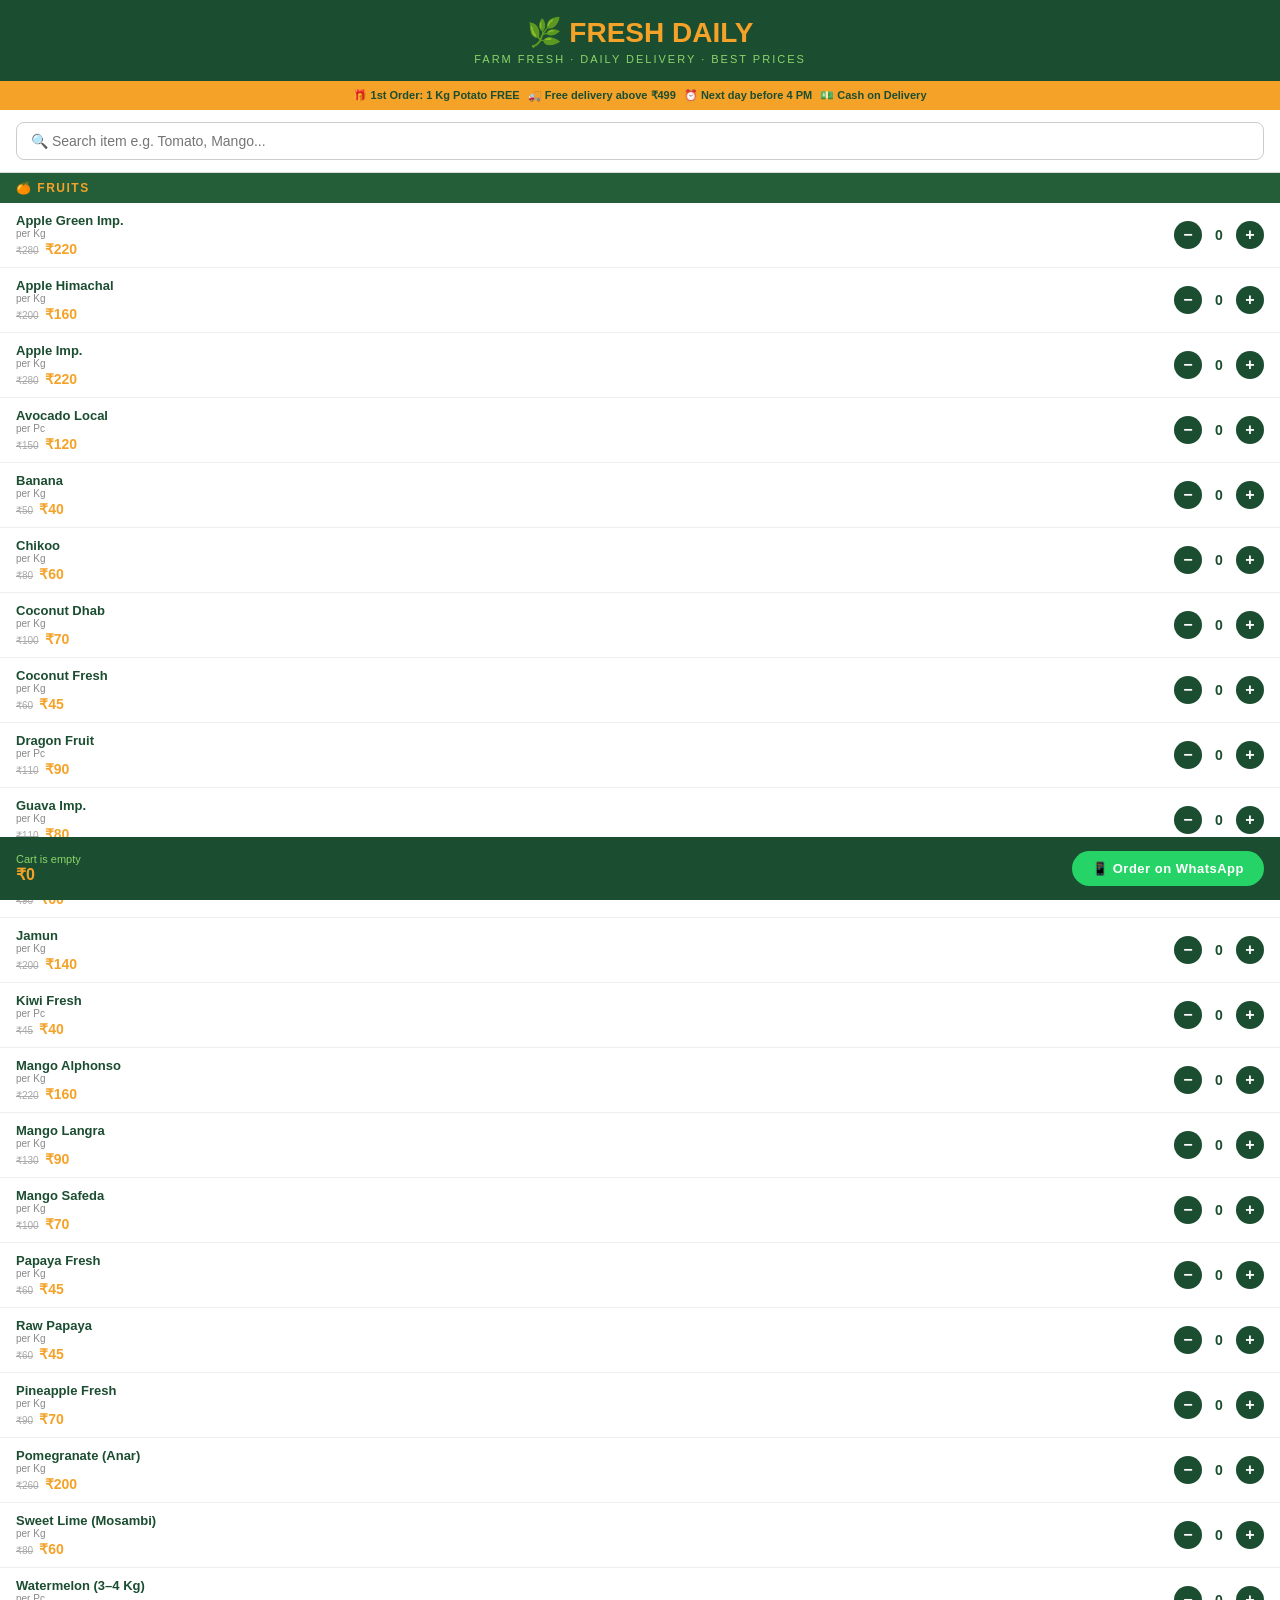
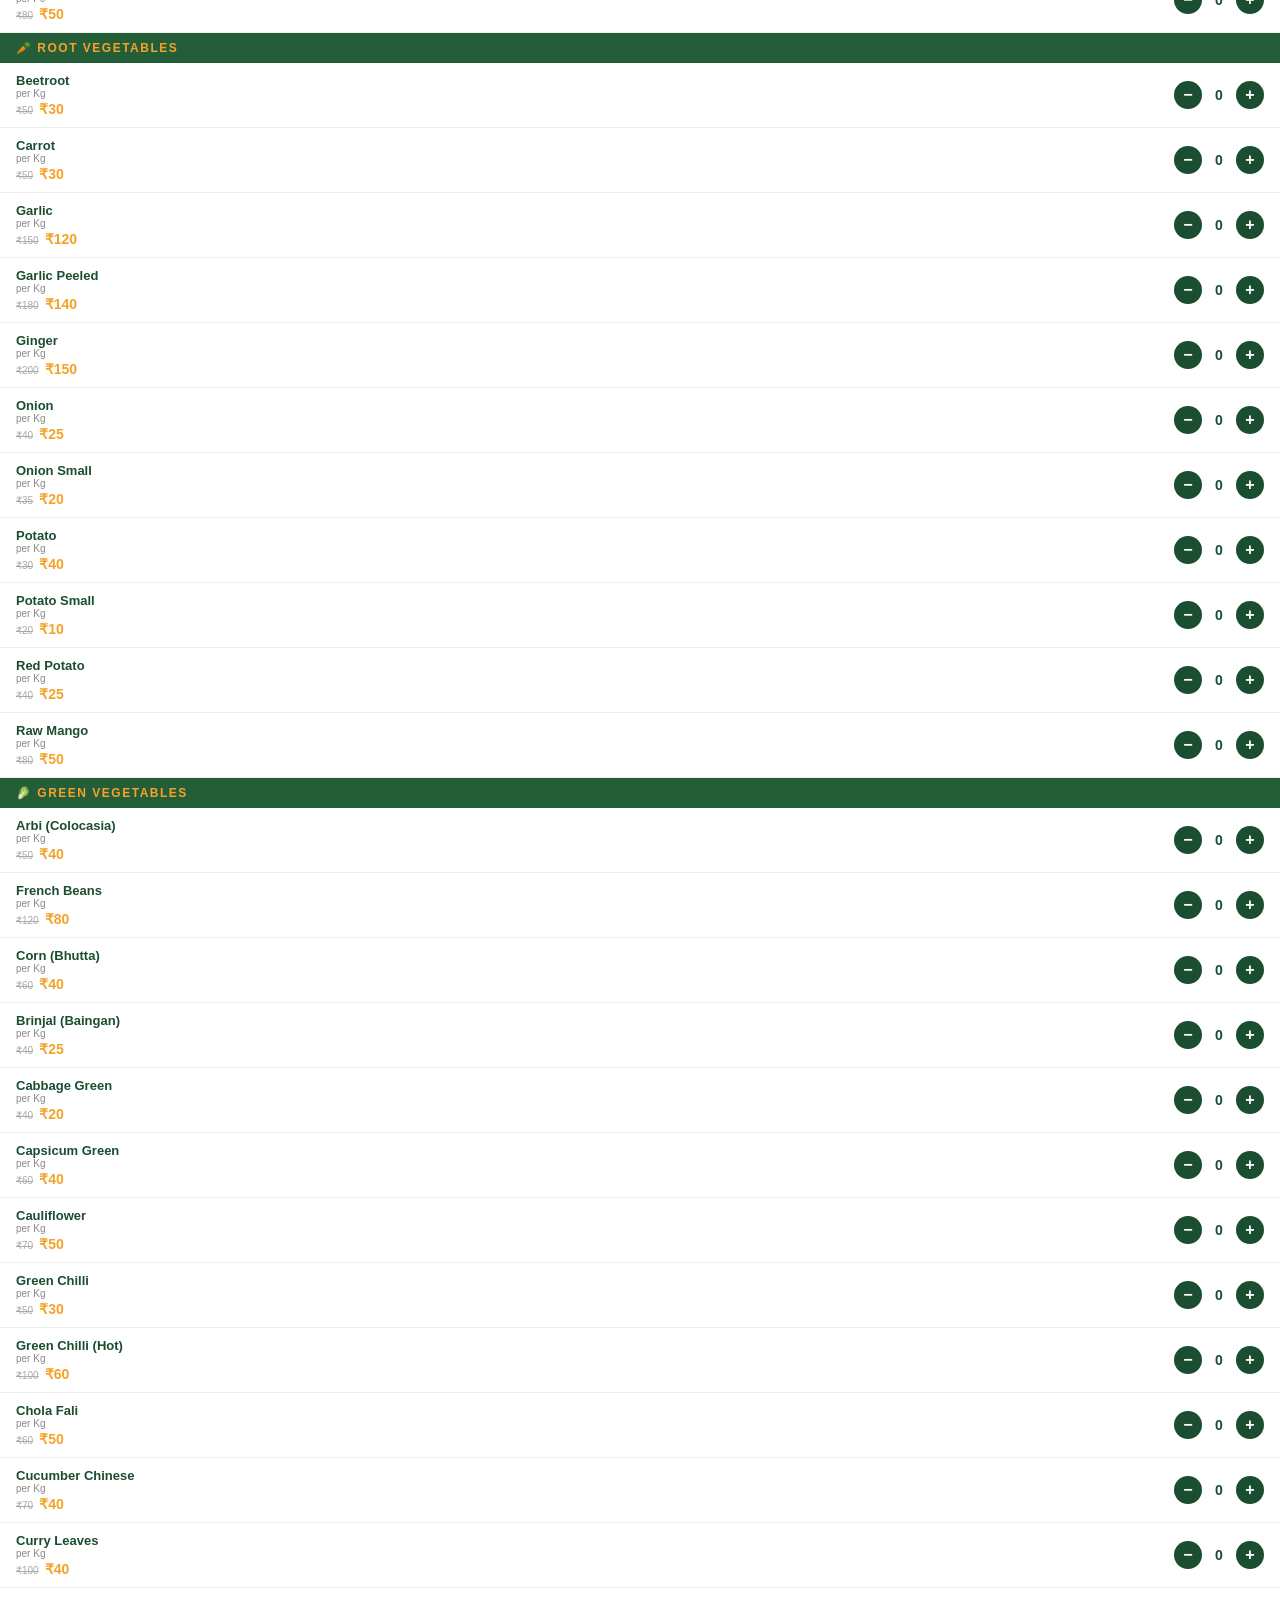
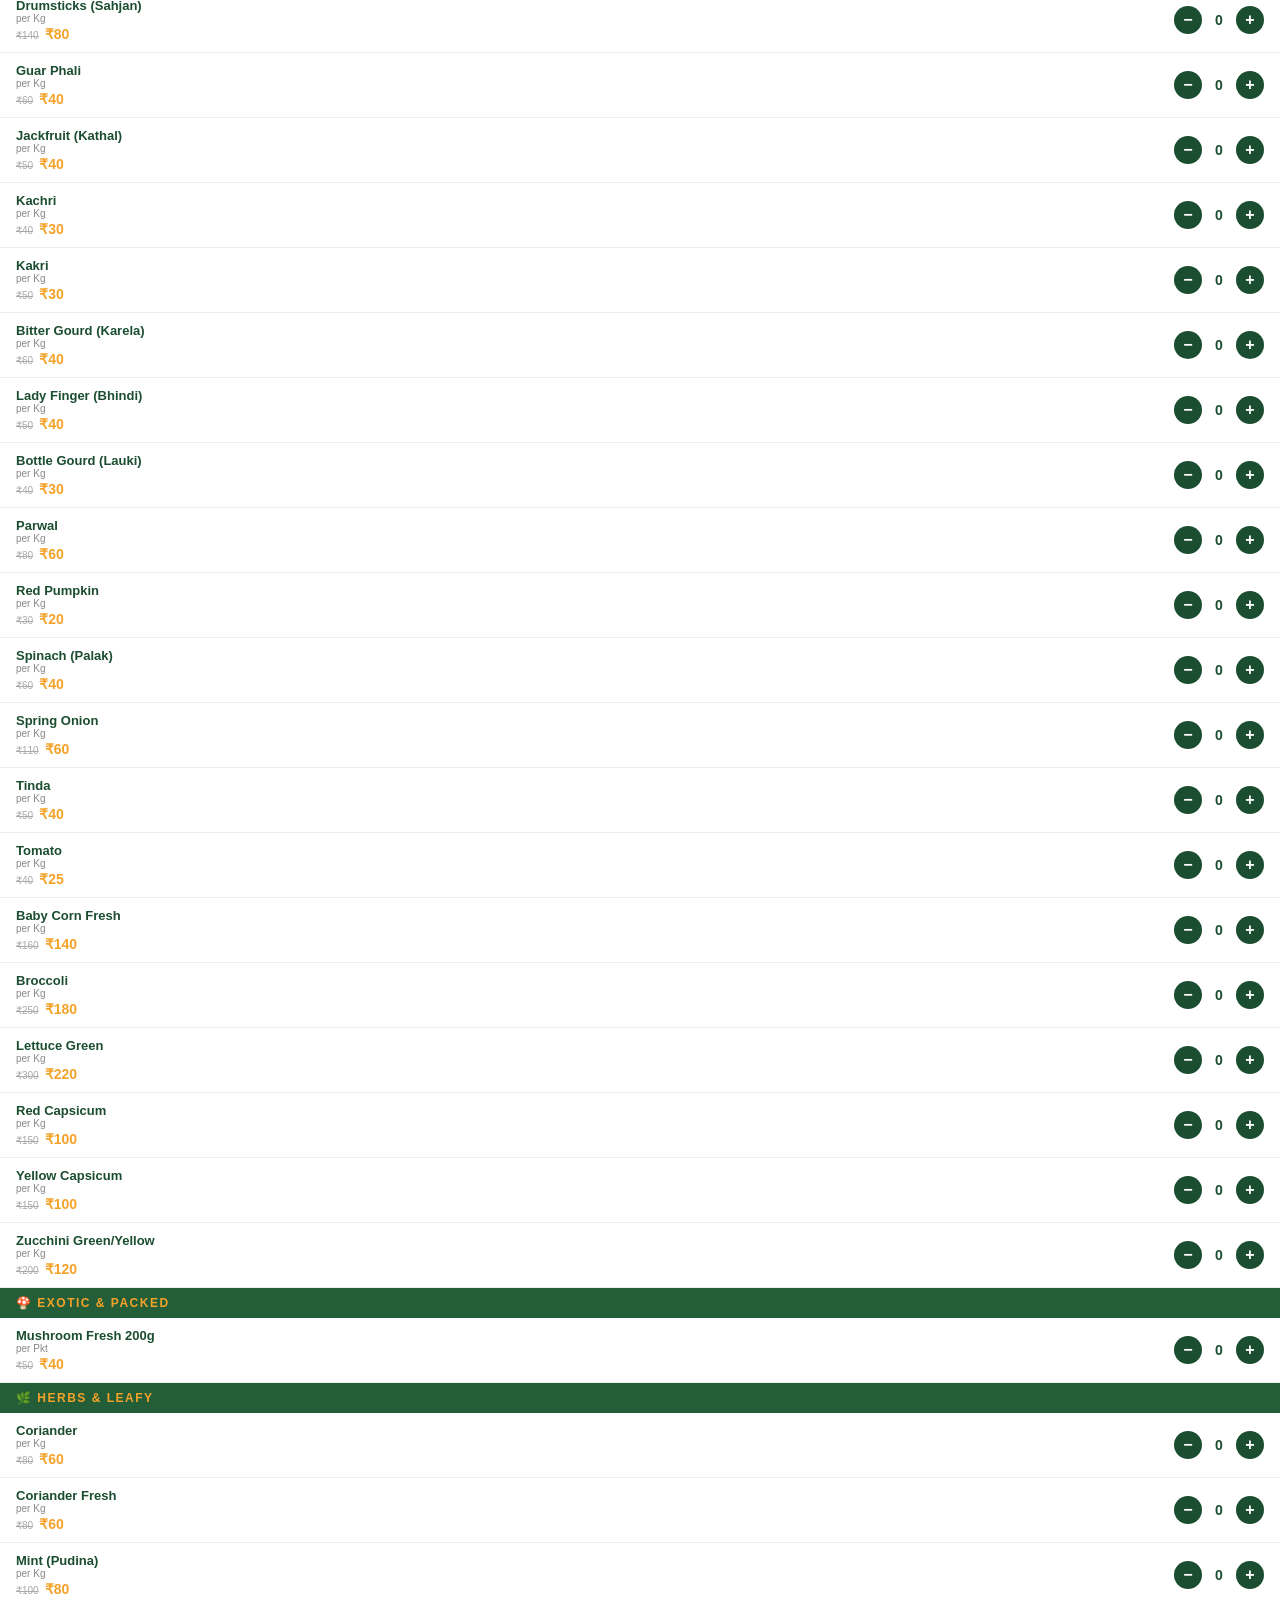
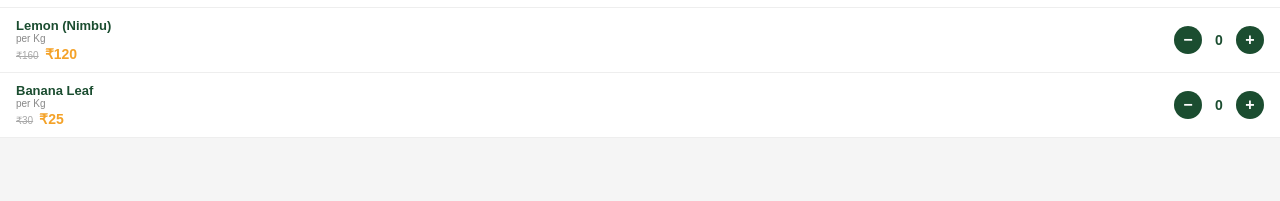
==== index.html @ c0f47199 "Add files via upload" ====
<!DOCTYPE html>
<html lang="en">
<head>
<meta charset="UTF-8">
<meta name="viewport" content="width=device-width, initial-scale=1.0">
<title>Fresh Daily — Order Now</title>
<style>
*{box-sizing:border-box;margin:0;padding:0}
body{font-family:Arial,sans-serif;background:#f5f5f5;color:#222}
.header{background:#1b4d30;padding:16px;text-align:center}
.header h1{color:#f4a228;font-size:28px;font-weight:900}
.header p{color:#8ed46a;font-size:11px;letter-spacing:2px;margin-top:4px}
.info-bar{background:#f4a228;padding:8px 16px;display:flex;flex-wrap:wrap;gap:8px;justify-content:center}
.info-bar span{font-size:11px;font-weight:700;color:#1b4d30}
.search-wrap{padding:12px 16px;background:#fff;border-bottom:1px solid #ddd}
.search-wrap input{width:100%;padding:10px 14px;border:1px solid #ccc;border-radius:8px;font-size:14px;outline:none}
.section-title{background:#245e38;color:#f4a228;font-size:12px;font-weight:800;padding:8px 16px;letter-spacing:1.5px;text-transform:uppercase}
.item-row{display:flex;align-items:center;justify-content:space-between;padding:10px 16px;border-bottom:1px solid #eee;background:#fff}
.item-row:hover{background:#f9fef9}
.item-info{flex:1}
.item-name{font-size:13px;font-weight:700;color:#1b4d30}
.item-uom{font-size:10px;color:#888}
.item-price{display:flex;align-items:baseline;gap:6px;margin-top:2px}
.mrp{font-size:10px;color:#aaa;text-decoration:line-through}
.sp{font-size:14px;font-weight:800;color:#f4a228}
.qty-ctrl{display:flex;align-items:center;gap:6px}
.qty-ctrl button{width:28px;height:28px;border-radius:50%;border:none;font-size:16px;font-weight:700;cursor:pointer;background:#1b4d30;color:#fff;line-height:1}
.qty-ctrl button:active{transform:scale(0.9)}
.qty-num{min-width:22px;text-align:center;font-size:14px;font-weight:700;color:#1b4d30}
.cart-bar{background:#1b4d30;color:#fff;padding:14px 16px;display:flex;align-items:center;justify-content:space-between;position:sticky;bottom:0;z-index:99}
.cart-info{font-size:13px}
.cart-info .ct{color:#8ed46a;font-size:11px}
.cart-info .cv{font-size:16px;font-weight:800;color:#f4a228}
.cart-btn{background:#25d366;color:#fff;border:none;padding:10px 20px;border-radius:24px;font-size:13px;font-weight:800;cursor:pointer;letter-spacing:0.5px}
.cart-btn:active{transform:scale(0.97)}
.empty-cart{color:#8ed46a;font-size:12px;text-align:center;padding:8px}
.no-results{padding:24px;text-align:center;color:#888;font-size:14px}
</style>
</head>
<body>

<div class="header">
  <h1>🌿 FRESH DAILY</h1>
  <p>FARM FRESH · DAILY DELIVERY · BEST PRICES</p>
</div>

<div class="info-bar">
  <span>🎁 1st Order: 1 Kg Potato FREE</span>
  <span>🚚 Free delivery above ₹499</span>
  <span>⏰ Next day before 4 PM</span>
  <span>💵 Cash on Delivery</span>
</div>

<div class="search-wrap">
  <input type="text" id="searchBox" placeholder="🔍 Search item e.g. Tomato, Mango..." oninput="renderItems()">
</div>

<div id="itemList"></div>

<div class="cart-bar">
  <div class="cart-info">
    <div class="ct" id="cartCount">Cart is empty</div>
    <div class="cv" id="cartTotal">₹0</div>
  </div>
  <button class="cart-btn" onclick="sendWhatsApp()">📱 Order on WhatsApp</button>
</div>

<script>
const WA_NUMBER = "918000344554";

const items = [
  {cat:"🍊 Fruits",name:"Apple Green Imp.",uom:"Kg",mrp:280,sp:220},
  {cat:"🍊 Fruits",name:"Apple Himachal",uom:"Kg",mrp:200,sp:160},
  {cat:"🍊 Fruits",name:"Apple Imp.",uom:"Kg",mrp:280,sp:220},
  {cat:"🍊 Fruits",name:"Avocado Local",uom:"Pc",mrp:150,sp:120},
  {cat:"🍊 Fruits",name:"Banana",uom:"Kg",mrp:50,sp:40},
  {cat:"🍊 Fruits",name:"Chikoo",uom:"Kg",mrp:80,sp:60},
  {cat:"🍊 Fruits",name:"Coconut Dhab",uom:"Kg",mrp:100,sp:70},
  {cat:"🍊 Fruits",name:"Coconut Fresh",uom:"Kg",mrp:60,sp:45},
  {cat:"🍊 Fruits",name:"Dragon Fruit",uom:"Pc",mrp:110,sp:90},
  {cat:"🍊 Fruits",name:"Guava Imp.",uom:"Kg",mrp:110,sp:80},
  {cat:"🍊 Fruits",name:"Guava (Desi)",uom:"Kg",mrp:90,sp:60},
  {cat:"🍊 Fruits",name:"Jamun",uom:"Kg",mrp:200,sp:140},
  {cat:"🍊 Fruits",name:"Kiwi Fresh",uom:"Pc",mrp:45,sp:40},
  {cat:"🍊 Fruits",name:"Mango Alphonso",uom:"Kg",mrp:220,sp:160},
  {cat:"🍊 Fruits",name:"Mango Langra",uom:"Kg",mrp:130,sp:90},
  {cat:"🍊 Fruits",name:"Mango Safeda",uom:"Kg",mrp:100,sp:70},
  {cat:"🍊 Fruits",name:"Papaya Fresh",uom:"Kg",mrp:60,sp:45},
  {cat:"🍊 Fruits",name:"Raw Papaya",uom:"Kg",mrp:60,sp:45},
  {cat:"🍊 Fruits",name:"Pineapple Fresh",uom:"Kg",mrp:90,sp:70},
  {cat:"🍊 Fruits",name:"Pomegranate (Anar)",uom:"Kg",mrp:260,sp:200},
  {cat:"🍊 Fruits",name:"Sweet Lime (Mosambi)",uom:"Kg",mrp:80,sp:60},
  {cat:"🍊 Fruits",name:"Watermelon (3–4 Kg)",uom:"Pc",mrp:80,sp:50},
  {cat:"🥕 Root Vegetables",name:"Beetroot",uom:"Kg",mrp:50,sp:30},
  {cat:"🥕 Root Vegetables",name:"Carrot",uom:"Kg",mrp:50,sp:30},
  {cat:"🥕 Root Vegetables",name:"Garlic",uom:"Kg",mrp:150,sp:120},
  {cat:"🥕 Root Vegetables",name:"Garlic Peeled",uom:"Kg",mrp:180,sp:140},
  {cat:"🥕 Root Vegetables",name:"Ginger",uom:"Kg",mrp:200,sp:150},
  {cat:"🥕 Root Vegetables",name:"Onion",uom:"Kg",mrp:40,sp:25},
  {cat:"🥕 Root Vegetables",name:"Onion Small",uom:"Kg",mrp:35,sp:20},
  {cat:"🥕 Root Vegetables",name:"Potato",uom:"Kg",mrp:30,sp:40},
  {cat:"🥕 Root Vegetables",name:"Potato Small",uom:"Kg",mrp:20,sp:10},
  {cat:"🥕 Root Vegetables",name:"Red Potato",uom:"Kg",mrp:40,sp:25},
  {cat:"🥕 Root Vegetables",name:"Raw Mango",uom:"Kg",mrp:80,sp:50},
  {cat:"🥬 Green Vegetables",name:"Arbi (Colocasia)",uom:"Kg",mrp:50,sp:40},
  {cat:"🥬 Green Vegetables",name:"French Beans",uom:"Kg",mrp:120,sp:80},
  {cat:"🥬 Green Vegetables",name:"Corn (Bhutta)",uom:"Kg",mrp:60,sp:40},
  {cat:"🥬 Green Vegetables",name:"Brinjal (Baingan)",uom:"Kg",mrp:40,sp:25},
  {cat:"🥬 Green Vegetables",name:"Cabbage Green",uom:"Kg",mrp:40,sp:20},
  {cat:"🥬 Green Vegetables",name:"Capsicum Green",uom:"Kg",mrp:60,sp:40},
  {cat:"🥬 Green Vegetables",name:"Cauliflower",uom:"Kg",mrp:70,sp:50},
  {cat:"🥬 Green Vegetables",name:"Green Chilli",uom:"Kg",mrp:50,sp:30},
  {cat:"🥬 Green Vegetables",name:"Green Chilli (Hot)",uom:"Kg",mrp:100,sp:60},
  {cat:"🥬 Green Vegetables",name:"Chola Fali",uom:"Kg",mrp:60,sp:50},
  {cat:"🥬 Green Vegetables",name:"Cucumber Chinese",uom:"Kg",mrp:70,sp:40},
  {cat:"🥬 Green Vegetables",name:"Curry Leaves",uom:"Kg",mrp:100,sp:40},
  {cat:"🥬 Green Vegetables",name:"Drumsticks (Sahjan)",uom:"Kg",mrp:140,sp:80},
  {cat:"🥬 Green Vegetables",name:"Guar Phali",uom:"Kg",mrp:60,sp:40},
  {cat:"🥬 Green Vegetables",name:"Jackfruit (Kathal)",uom:"Kg",mrp:50,sp:40},
  {cat:"🥬 Green Vegetables",name:"Kachri",uom:"Kg",mrp:40,sp:30},
  {cat:"🥬 Green Vegetables",name:"Kakri",uom:"Kg",mrp:50,sp:30},
  {cat:"🥬 Green Vegetables",name:"Bitter Gourd (Karela)",uom:"Kg",mrp:60,sp:40},
  {cat:"🥬 Green Vegetables",name:"Lady Finger (Bhindi)",uom:"Kg",mrp:50,sp:40},
  {cat:"🥬 Green Vegetables",name:"Bottle Gourd (Lauki)",uom:"Kg",mrp:40,sp:30},
  {cat:"🥬 Green Vegetables",name:"Parwal",uom:"Kg",mrp:80,sp:60},
  {cat:"🥬 Green Vegetables",name:"Red Pumpkin",uom:"Kg",mrp:30,sp:20},
  {cat:"🥬 Green Vegetables",name:"Spinach (Palak)",uom:"Kg",mrp:60,sp:40},
  {cat:"🥬 Green Vegetables",name:"Spring Onion",uom:"Kg",mrp:110,sp:60},
  {cat:"🥬 Green Vegetables",name:"Tinda",uom:"Kg",mrp:50,sp:40},
  {cat:"🥬 Green Vegetables",name:"Tomato",uom:"Kg",mrp:40,sp:25},
  {cat:"🥬 Green Vegetables",name:"Baby Corn Fresh",uom:"Kg",mrp:160,sp:140},
  {cat:"🥬 Green Vegetables",name:"Broccoli",uom:"Kg",mrp:250,sp:180},
  {cat:"🥬 Green Vegetables",name:"Lettuce Green",uom:"Kg",mrp:300,sp:220},
  {cat:"🥬 Green Vegetables",name:"Red Capsicum",uom:"Kg",mrp:150,sp:100},
  {cat:"🥬 Green Vegetables",name:"Yellow Capsicum",uom:"Kg",mrp:150,sp:100},
  {cat:"🥬 Green Vegetables",name:"Zucchini Green/Yellow",uom:"Kg",mrp:200,sp:120},
  {cat:"🍄 Exotic & Packed",name:"Mushroom Fresh 200g",uom:"Pkt",mrp:50,sp:40},
  {cat:"🌿 Herbs & Leafy",name:"Coriander",uom:"Kg",mrp:80,sp:60},
  {cat:"🌿 Herbs & Leafy",name:"Coriander Fresh",uom:"Kg",mrp:80,sp:60},
  {cat:"🌿 Herbs & Leafy",name:"Mint (Pudina)",uom:"Kg",mrp:100,sp:80},
  {cat:"🌿 Herbs & Leafy",name:"Lemon (Nimbu)",uom:"Kg",mrp:160,sp:120},
  {cat:"🌿 Herbs & Leafy",name:"Banana Leaf",uom:"Kg",mrp:30,sp:25},
];

let cart = {};

function changeQty(idx, delta) {
  cart[idx] = Math.max(0, (cart[idx] || 0) + delta);
  if (cart[idx] === 0) delete cart[idx];
  updateCart();
  renderItems();
}

function updateCart() {
  let count = 0, total = 0;
  for (let k in cart) { count += cart[k]; total += cart[k] * items[k].sp; }
  document.getElementById('cartCount').textContent = count > 0 ? count + ' item(s) in cart' : 'Cart is empty';
  document.getElementById('cartTotal').textContent = '₹' + total;
}

function renderItems() {
  const q = document.getElementById('searchBox').value.toLowerCase();
  const filtered = items.map((it,i)=>({...it,idx:i})).filter(it=>it.name.toLowerCase().includes(q));
  let html = '', lastCat = '';
  if (!filtered.length) { document.getElementById('itemList').innerHTML = '<div class="no-results">No items found 🥲</div>'; return; }
  filtered.forEach(it => {
    if (it.cat !== lastCat) { html += `<div class="section-title">${it.cat}</div>`; lastCat = it.cat; }
    const qty = cart[it.idx] || 0;
    html += `<div class="item-row">
      <div class="item-info">
        <div class="item-name">${it.name}</div>
        <div class="item-uom">per ${it.uom}</div>
        <div class="item-price"><span class="mrp">₹${it.mrp}</span><span class="sp">₹${it.sp}</span></div>
      </div>
      <div class="qty-ctrl">
        <button onclick="changeQty(${it.idx},-1)">−</button>
        <div class="qty-num">${qty}</div>
        <button onclick="changeQty(${it.idx},1)">+</button>
      </div>
    </div>`;
  });
  document.getElementById('itemList').innerHTML = html;
}

function sendWhatsApp() {
  const cartItems = Object.keys(cart);
  if (!cartItems.length) { alert('Please add at least one item to your cart!'); return; }
  let total = 0;
  let msg = "Hello! I want to place an order from *Fresh Daily* 🌿\n\n*My Order:*\n";
  cartItems.forEach(k => {
    const it = items[k];
    const amt = cart[k] * it.sp;
    total += amt;
    msg += `• ${it.name} — ${cart[k]} ${it.uom} × ₹${it.sp} = ₹${amt}\n`;
  });
  const delivery = total >= 499 ? 0 : 69;
  msg += `\n*Order Total: ₹${total}*`;
  msg += `\n*Delivery Charge: ₹${delivery}*`;
  msg += `\n*Grand Total: ₹${total + delivery}*`;
  msg += `\n\n📦 Please deliver next day before 4 PM.\n💵 Payment: Cash on Delivery.`;
  const url = `https://wa.me/${WA_NUMBER}?text=${encodeURIComponent(msg)}`;
  window.open(url, '_blank');
}

renderItems();
</script>
</body>
</html>
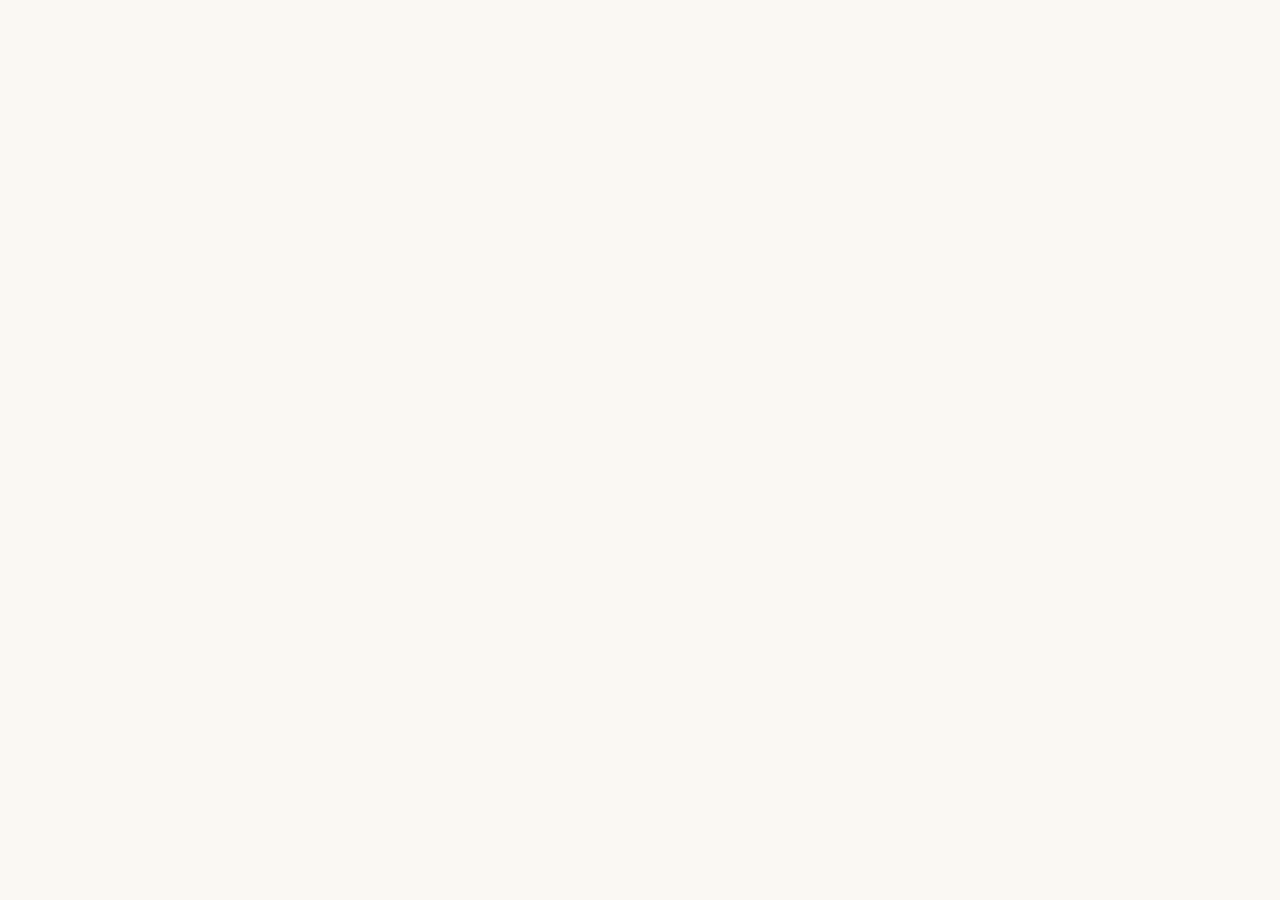
==== commit 65df8fe6: "Update index.html" ====
--- a/index.html
+++ b/index.html
@@ -3,206 +3,1026 @@
 <head>
 <meta charset="UTF-8">
 <meta name="viewport" content="width=device-width, initial-scale=1.0">
-<title>Fresh Daily — Order Now</title>
+<title>Fresh Daily — Farm to Doorstep</title>
+<link href="https://fonts.googleapis.com/css2?family=Playfair+Display:wght@700;900&family=DM+Sans:wght@300;400;500;600;700&display=swap" rel="stylesheet">
 <style>
-*{box-sizing:border-box;margin:0;padding:0}
-body{font-family:Arial,sans-serif;background:#f5f5f5;color:#222}
-.header{background:#1b4d30;padding:16px;text-align:center}
-.header h1{color:#f4a228;font-size:28px;font-weight:900}
-.header p{color:#8ed46a;font-size:11px;letter-spacing:2px;margin-top:4px}
-.info-bar{background:#f4a228;padding:8px 16px;display:flex;flex-wrap:wrap;gap:8px;justify-content:center}
-.info-bar span{font-size:11px;font-weight:700;color:#1b4d30}
-.search-wrap{padding:12px 16px;background:#fff;border-bottom:1px solid #ddd}
-.search-wrap input{width:100%;padding:10px 14px;border:1px solid #ccc;border-radius:8px;font-size:14px;outline:none}
-.section-title{background:#245e38;color:#f4a228;font-size:12px;font-weight:800;padding:8px 16px;letter-spacing:1.5px;text-transform:uppercase}
-.item-row{display:flex;align-items:center;justify-content:space-between;padding:10px 16px;border-bottom:1px solid #eee;background:#fff}
-.item-row:hover{background:#f9fef9}
-.item-info{flex:1}
-.item-name{font-size:13px;font-weight:700;color:#1b4d30}
-.item-uom{font-size:10px;color:#888}
-.item-price{display:flex;align-items:baseline;gap:6px;margin-top:2px}
-.mrp{font-size:10px;color:#aaa;text-decoration:line-through}
-.sp{font-size:14px;font-weight:800;color:#f4a228}
-.qty-ctrl{display:flex;align-items:center;gap:6px}
-.qty-ctrl button{width:28px;height:28px;border-radius:50%;border:none;font-size:16px;font-weight:700;cursor:pointer;background:#1b4d30;color:#fff;line-height:1}
-.qty-ctrl button:active{transform:scale(0.9)}
-.qty-num{min-width:22px;text-align:center;font-size:14px;font-weight:700;color:#1b4d30}
-.cart-bar{background:#1b4d30;color:#fff;padding:14px 16px;display:flex;align-items:center;justify-content:space-between;position:sticky;bottom:0;z-index:99}
-.cart-info{font-size:13px}
-.cart-info .ct{color:#8ed46a;font-size:11px}
-.cart-info .cv{font-size:16px;font-weight:800;color:#f4a228}
-.cart-btn{background:#25d366;color:#fff;border:none;padding:10px 20px;border-radius:24px;font-size:13px;font-weight:800;cursor:pointer;letter-spacing:0.5px}
-.cart-btn:active{transform:scale(0.97)}
-.empty-cart{color:#8ed46a;font-size:12px;text-align:center;padding:8px}
-.no-results{padding:24px;text-align:center;color:#888;font-size:14px}
-</style>
-</head>
-<body>
-
-<div class="header">
-  <h1>🌿 FRESH DAILY</h1>
-  <p>FARM FRESH · DAILY DELIVERY · BEST PRICES</p>
-</div>
-
-<div class="info-bar">
-  <span>🎁 1st Order: 1 Kg Potato FREE</span>
-  <span>🚚 Free delivery above ₹499</span>
-  <span>⏰ Next day before 4 PM</span>
-  <span>💵 Cash on Delivery</span>
-</div>
-
-<div class="search-wrap">
-  <input type="text" id="searchBox" placeholder="🔍 Search item e.g. Tomato, Mango..." oninput="renderItems()">
-</div>
-
-<div id="itemList"></div>
-
-<div class="cart-bar">
-  <div class="cart-info">
-    <div class="ct" id="cartCount">Cart is empty</div>
-    <div class="cv" id="cartTotal">₹0</div>
-  </div>
-  <button class="cart-btn" onclick="sendWhatsApp()">📱 Order on WhatsApp</button>
-</div>
-
-<script>
-const WA_NUMBER = "918000344554";
-
-const items = [
-  {cat:"🍊 Fruits",name:"Apple Green Imp.",uom:"Kg",mrp:280,sp:220},
-  {cat:"🍊 Fruits",name:"Apple Himachal",uom:"Kg",mrp:200,sp:160},
-  {cat:"🍊 Fruits",name:"Apple Imp.",uom:"Kg",mrp:280,sp:220},
-  {cat:"🍊 Fruits",name:"Avocado Local",uom:"Pc",mrp:150,sp:120},
-  {cat:"🍊 Fruits",name:"Banana",uom:"Kg",mrp:50,sp:40},
-  {cat:"🍊 Fruits",name:"Chikoo",uom:"Kg",mrp:80,sp:60},
-  {cat:"🍊 Fruits",name:"Coconut Dhab",uom:"Kg",mrp:100,sp:70},
-  {cat:"🍊 Fruits",name:"Coconut Fresh",uom:"Kg",mrp:60,sp:45},
-  {cat:"🍊 Fruits",name:"Dragon Fruit",uom:"Pc",mrp:110,sp:90},
-  {cat:"🍊 Fruits",name:"Guava Imp.",uom:"Kg",mrp:110,sp:80},
-  {cat:"🍊 Fruits",name:"Guava (Desi)",uom:"Kg",mrp:90,sp:60},
-  {cat:"🍊 Fruits",name:"Jamun",uom:"Kg",mrp:200,sp:140},
-  {cat:"🍊 Fruits",name:"Kiwi Fresh",uom:"Pc",mrp:45,sp:40},
-  {cat:"🍊 Fruits",name:"Mango Alphonso",uom:"Kg",mrp:220,sp:160},
-  {cat:"🍊 Fruits",name:"Mango Langra",uom:"Kg",mrp:130,sp:90},
-  {cat:"🍊 Fruits",name:"Mango Safeda",uom:"Kg",mrp:100,sp:70},
-  {cat:"🍊 Fruits",name:"Papaya Fresh",uom:"Kg",mrp:60,sp:45},
-  {cat:"🍊 Fruits",name:"Raw Papaya",uom:"Kg",mrp:60,sp:45},
-  {cat:"🍊 Fruits",name:"Pineapple Fresh",uom:"Kg",mrp:90,sp:70},
-  {cat:"🍊 Fruits",name:"Pomegranate (Anar)",uom:"Kg",mrp:260,sp:200},
-  {cat:"🍊 Fruits",name:"Sweet Lime (Mosambi)",uom:"Kg",mrp:80,sp:60},
-  {cat:"🍊 Fruits",name:"Watermelon (3–4 Kg)",uom:"Pc",mrp:80,sp:50},
-  {cat:"🥕 Root Vegetables",name:"Beetroot",uom:"Kg",mrp:50,sp:30},
-  {cat:"🥕 Root Vegetables",name:"Carrot",uom:"Kg",mrp:50,sp:30},
-  {cat:"🥕 Root Vegetables",name:"Garlic",uom:"Kg",mrp:150,sp:120},
-  {cat:"🥕 Root Vegetables",name:"Garlic Peeled",uom:"Kg",mrp:180,sp:140},
-  {cat:"🥕 Root Vegetables",name:"Ginger",uom:"Kg",mrp:200,sp:150},
-  {cat:"🥕 Root Vegetables",name:"Onion",uom:"Kg",mrp:40,sp:25},
-  {cat:"🥕 Root Vegetables",name:"Onion Small",uom:"Kg",mrp:35,sp:20},
-  {cat:"🥕 Root Vegetables",name:"Potato",uom:"Kg",mrp:30,sp:40},
-  {cat:"🥕 Root Vegetables",name:"Potato Small",uom:"Kg",mrp:20,sp:10},
-  {cat:"🥕 Root Vegetables",name:"Red Potato",uom:"Kg",mrp:40,sp:25},
-  {cat:"🥕 Root Vegetables",name:"Raw Mango",uom:"Kg",mrp:80,sp:50},
-  {cat:"🥬 Green Vegetables",name:"Arbi (Colocasia)",uom:"Kg",mrp:50,sp:40},
-  {cat:"🥬 Green Vegetables",name:"French Beans",uom:"Kg",mrp:120,sp:80},
-  {cat:"🥬 Green Vegetables",name:"Corn (Bhutta)",uom:"Kg",mrp:60,sp:40},
-  {cat:"🥬 Green Vegetables",name:"Brinjal (Baingan)",uom:"Kg",mrp:40,sp:25},
-  {cat:"🥬 Green Vegetables",name:"Cabbage Green",uom:"Kg",mrp:40,sp:20},
-  {cat:"🥬 Green Vegetables",name:"Capsicum Green",uom:"Kg",mrp:60,sp:40},
-  {cat:"🥬 Green Vegetables",name:"Cauliflower",uom:"Kg",mrp:70,sp:50},
-  {cat:"🥬 Green Vegetables",name:"Green Chilli",uom:"Kg",mrp:50,sp:30},
-  {cat:"🥬 Green Vegetables",name:"Green Chilli (Hot)",uom:"Kg",mrp:100,sp:60},
-  {cat:"🥬 Green Vegetables",name:"Chola Fali",uom:"Kg",mrp:60,sp:50},
-  {cat:"🥬 Green Vegetables",name:"Cucumber Chinese",uom:"Kg",mrp:70,sp:40},
-  {cat:"🥬 Green Vegetables",name:"Curry Leaves",uom:"Kg",mrp:100,sp:40},
-  {cat:"🥬 Green Vegetables",name:"Drumsticks (Sahjan)",uom:"Kg",mrp:140,sp:80},
-  {cat:"🥬 Green Vegetables",name:"Guar Phali",uom:"Kg",mrp:60,sp:40},
-  {cat:"🥬 Green Vegetables",name:"Jackfruit (Kathal)",uom:"Kg",mrp:50,sp:40},
-  {cat:"🥬 Green Vegetables",name:"Kachri",uom:"Kg",mrp:40,sp:30},
-  {cat:"🥬 Green Vegetables",name:"Kakri",uom:"Kg",mrp:50,sp:30},
-  {cat:"🥬 Green Vegetables",name:"Bitter Gourd (Karela)",uom:"Kg",mrp:60,sp:40},
-  {cat:"🥬 Green Vegetables",name:"Lady Finger (Bhindi)",uom:"Kg",mrp:50,sp:40},
-  {cat:"🥬 Green Vegetables",name:"Bottle Gourd (Lauki)",uom:"Kg",mrp:40,sp:30},
-  {cat:"🥬 Green Vegetables",name:"Parwal",uom:"Kg",mrp:80,sp:60},
-  {cat:"🥬 Green Vegetables",name:"Red Pumpkin",uom:"Kg",mrp:30,sp:20},
-  {cat:"🥬 Green Vegetables",name:"Spinach (Palak)",uom:"Kg",mrp:60,sp:40},
-  {cat:"🥬 Green Vegetables",name:"Spring Onion",uom:"Kg",mrp:110,sp:60},
-  {cat:"🥬 Green Vegetables",name:"Tinda",uom:"Kg",mrp:50,sp:40},
-  {cat:"🥬 Green Vegetables",name:"Tomato",uom:"Kg",mrp:40,sp:25},
-  {cat:"🥬 Green Vegetables",name:"Baby Corn Fresh",uom:"Kg",mrp:160,sp:140},
-  {cat:"🥬 Green Vegetables",name:"Broccoli",uom:"Kg",mrp:250,sp:180},
-  {cat:"🥬 Green Vegetables",name:"Lettuce Green",uom:"Kg",mrp:300,sp:220},
-  {cat:"🥬 Green Vegetables",name:"Red Capsicum",uom:"Kg",mrp:150,sp:100},
-  {cat:"🥬 Green Vegetables",name:"Yellow Capsicum",uom:"Kg",mrp:150,sp:100},
-  {cat:"🥬 Green Vegetables",name:"Zucchini Green/Yellow",uom:"Kg",mrp:200,sp:120},
-  {cat:"🍄 Exotic & Packed",name:"Mushroom Fresh 200g",uom:"Pkt",mrp:50,sp:40},
-  {cat:"🌿 Herbs & Leafy",name:"Coriander",uom:"Kg",mrp:80,sp:60},
-  {cat:"🌿 Herbs & Leafy",name:"Coriander Fresh",uom:"Kg",mrp:80,sp:60},
-  {cat:"🌿 Herbs & Leafy",name:"Mint (Pudina)",uom:"Kg",mrp:100,sp:80},
-  {cat:"🌿 Herbs & Leafy",name:"Lemon (Nimbu)",uom:"Kg",mrp:160,sp:120},
-  {cat:"🌿 Herbs & Leafy",name:"Banana Leaf",uom:"Kg",mrp:30,sp:25},
-];
-
-let cart = {};
-
-function changeQty(idx, delta) {
-  cart[idx] = Math.max(0, (cart[idx] || 0) + delta);
-  if (cart[idx] === 0) delete cart[idx];
-  updateCart();
-  renderItems();
-}
-
-function updateCart() {
-  let count = 0, total = 0;
-  for (let k in cart) { count += cart[k]; total += cart[k] * items[k].sp; }
-  document.getElementById('cartCount').textContent = count > 0 ? count + ' item(s) in cart' : 'Cart is empty';
-  document.getElementById('cartTotal').textContent = '₹' + total;
-}
-
-function renderItems() {
-  const q = document.getElementById('searchBox').value.toLowerCase();
-  const filtered = items.map((it,i)=>({...it,idx:i})).filter(it=>it.name.toLowerCase().includes(q));
-  let html = '', lastCat = '';
-  if (!filtered.length) { document.getElementById('itemList').innerHTML = '<div class="no-results">No items found 🥲</div>'; return; }
-  filtered.forEach(it => {
-    if (it.cat !== lastCat) { html += `<div class="section-title">${it.cat}</div>`; lastCat = it.cat; }
-    const qty = cart[it.idx] || 0;
-    html += `<div class="item-row">
-      <div class="item-info">
-        <div class="item-name">${it.name}</div>
-        <div class="item-uom">per ${it.uom}</div>
-        <div class="item-price"><span class="mrp">₹${it.mrp}</span><span class="sp">₹${it.sp}</span></div>
-      </div>
-      <div class="qty-ctrl">
-        <button onclick="changeQty(${it.idx},-1)">−</button>
-        <div class="qty-num">${qty}</div>
-        <button onclick="changeQty(${it.idx},1)">+</button>
-      </div>
-    </div>`;
-  });
-  document.getElementById('itemList').innerHTML = html;
-}
-
-function sendWhatsApp() {
-  const cartItems = Object.keys(cart);
-  if (!cartItems.length) { alert('Please add at least one item to your cart!'); return; }
-  let total = 0;
-  let msg = "Hello! I want to place an order from *Fresh Daily* 🌿\n\n*My Order:*\n";
-  cartItems.forEach(k => {
-    const it = items[k];
-    const amt = cart[k] * it.sp;
-    total += amt;
-    msg += `• ${it.name} — ${cart[k]} ${it.uom} × ₹${it.sp} = ₹${amt}\n`;
-  });
-  const delivery = total >= 499 ? 0 : 69;
-  msg += `\n*Order Total: ₹${total}*`;
-  msg += `\n*Delivery Charge: ₹${delivery}*`;
-  msg += `\n*Grand Total: ₹${total + delivery}*`;
-  msg += `\n\n📦 Please deliver next day before 4 PM.\n💵 Payment: Cash on Delivery.`;
-  const url = `https://wa.me/${WA_NUMBER}?text=${encodeURIComponent(msg)}`;
-  window.open(url, '_blank');
-}
-
-renderItems();
-</script>
-</body>
-</html>
+:root {
+  --green-deep: #0f2d1a;
+  --green-mid: #1b4d30;
+  --green-bright: #2d7a4f;
+  --green-light: #4caf7d;
+  --green-pale: #e8f5ee;
+  --amber: #f4a228;
+  --amber-light: #ffecc8;
+  --cream: #faf8f3;
+  --white: #ffffff;
+  --text-dark: #0f1a14;
+  --text-mid: #3d5a47;
+  --text-muted: #8aaa96;
+  --border: #d9ead3;
+  --red: #e84545;
+  --shadow-sm: 0 2px 8px rgba(15,45,26,0.08);
+  --shadow-md: 0 8px 24px rgba(15,45,26,0.12);
+  --shadow-lg: 0 20px 60px rgba(15,45,26,0.18);
+  --radius: 16px;
+  --radius-sm: 10px;
+}
+
+* { box-sizing: border-box; margin: 0; padding: 0; }
+
+body {
+  font-family: 'DM Sans', sans-serif;
+  background: var(--cream);
+  color: var(--text-dark);
+  min-height: 100vh;
+  overflow-x: hidden;
+}
+
+/* ===== HERO HEADER ===== */
+.hero {
+  background: var(--green-deep);
+  position: relative;
+  overflow: hidden;
+  padding: 0 0 24px;
+}
+
+.hero::before {
+  content: '';
+  position: absolute;
+  top: -60px; right: -80px;
+  width: 300px; height: 300px;
+  background: radial-gradient(circle, rgba(76,175,125,0.18) 0%, transparent 70%);
+  border-radius: 50%;
+}
+
+.hero::after {
+  content: '';
+  position: absolute;
+  bottom: -40px; left: -60px;
+  width: 220px; height: 220px;
+  background: radial-gradient(circle, rgba(244,162,40,0.12) 0%, transparent 70%);
+  border-radius: 50%;
+}
+
+/* Ticker */
+.ticker-wrap {
+  background: var(--amber);
+  overflow: hidden;
+  white-space: nowrap;
+  padding: 7px 0;
+}
+
+.ticker-inner {
+  display: inline-block;
+  animation: ticker 28s linear infinite;
+}
+
+.ticker-inner span {
+  font-size: 11px;
+  font-weight: 700;
+  color: var(--green-deep);
+  letter-spacing: 0.5px;
+  padding: 0 32px;
+}
+
+@keyframes ticker {
+  0% { transform: translateX(0); }
+  100% { transform: translateX(-50%); }
+}
+
+/* Logo area */
+.hero-content {
+  padding: 20px 20px 0;
+  position: relative;
+  z-index: 2;
+}
+
+.logo-row {
+  display: flex;
+  align-items: center;
+  justify-content: space-between;
+  margin-bottom: 16px;
+}
+
+.logo-block h1 {
+  font-family: 'Playfair Display', serif;
+  font-size: 32px;
+  font-weight: 900;
+  color: var(--white);
+  letter-spacing: -0.5px;
+  line-height: 1;
+}
+
+.logo-block h1 span { color: var(--amber); }
+
+.logo-block p {
+  font-size: 9px;
+  font-weight: 600;
+  color: var(--green-light);
+  letter-spacing: 3px;
+  text-transform: uppercase;
+  margin-top: 3px;
+}
+
+.live-badge {
+  display: flex;
+  align-items: center;
+  gap: 6px;
+  background: rgba(76,175,125,0.15);
+  border: 1px solid rgba(76,175,125,0.3);
+  border-radius: 20px;
+  padding: 6px 12px;
+}
+
+.live-dot {
+  width: 7px; height: 7px;
+  background: #4cff8d;
+  border-radius: 50%;
+  animation: pulse-dot 1.5s ease-in-out infinite;
+}
+
+@keyframes pulse-dot {
+  0%, 100% { opacity: 1; transform: scale(1); }
+  50% { opacity: 0.5; transform: scale(0.8); }
+}
+
+.live-badge span {
+  font-size: 10px;
+  font-weight: 700;
+  color: #4cff8d;
+  letter-spacing: 1px;
+}
+
+/* Stats cards */
+.stats-row {
+  display: grid;
+  grid-template-columns: repeat(3, 1fr);
+  gap: 10px;
+  margin-top: 16px;
+}
+
+.stat-card {
+  background: rgba(255,255,255,0.06);
+  border: 1px solid rgba(255,255,255,0.1);
+  border-radius: var(--radius-sm);
+  padding: 12px 10px;
+  text-align: center;
+  backdrop-filter: blur(10px);
+}
+
+.stat-card .num {
+  font-family: 'Playfair Display', serif;
+  font-size: 22px;
+  font-weight: 700;
+  color: var(--amber);
+  line-height: 1;
+}
+
+.stat-card .lbl {
+  font-size: 9px;
+  font-weight: 600;
+  color: var(--green-light);
+  letter-spacing: 1px;
+  text-transform: uppercase;
+  margin-top: 3px;
+}
+
+/* ===== PROMO BANNER ===== */
+.promo-banner {
+  margin: 16px 16px 0;
+  background: linear-gradient(135deg, #f4a228 0%, #e8850a 100%);
+  border-radius: var(--radius);
+  padding: 16px 20px;
+  display: flex;
+  align-items: center;
+  justify-content: space-between;
+  position: relative;
+  overflow: hidden;
+  box-shadow: var(--shadow-md);
+}
+
+.promo-banner::before {
+  content: '🎁';
+  position: absolute;
+  right: 16px;
+  top: 50%;
+  transform: translateY(-50%);
+  font-size: 48px;
+  opacity: 0.2;
+}
+
+.promo-banner .ptitle {
+  font-family: 'Playfair Display', serif;
+  font-size: 16px;
+  font-weight: 700;
+  color: var(--green-deep);
+  line-height: 1.2;
+}
+
+.promo-banner .psub {
+  font-size: 11px;
+  font-weight: 500;
+  color: rgba(15,45,26,0.7);
+  margin-top: 3px;
+}
+
+.promo-tag {
+  background: var(--green-deep);
+  color: var(--amber);
+  font-size: 10px;
+  font-weight: 800;
+  padding: 5px 10px;
+  border-radius: 20px;
+  letter-spacing: 0.5px;
+  white-space: nowrap;
+}
+
+/* ===== DELIVERY INFO STRIP ===== */
+.delivery-strip {
+  display: flex;
+  gap: 8px;
+  padding: 12px 16px;
+  overflow-x: auto;
+  scrollbar-width: none;
+  -ms-overflow-style: none;
+}
+.delivery-strip::-webkit-scrollbar { display: none; }
+
+.dchip {
+  display: flex;
+  align-items: center;
+  gap: 6px;
+  background: var(--white);
+  border: 1px solid var(--border);
+  border-radius: 20px;
+  padding: 6px 12px;
+  white-space: nowrap;
+  box-shadow: var(--shadow-sm);
+  flex-shrink: 0;
+}
+
+.dchip .icon { font-size: 14px; }
+.dchip .text { font-size: 11px; font-weight: 600; color: var(--green-mid); }
+
+/* ===== SEARCH ===== */
+.search-section {
+  padding: 0 16px 12px;
+}
+
+.search-box {
+  position: relative;
+}
+
+.search-box input {
+  width: 100%;
+  padding: 13px 18px 13px 46px;
+  border: 2px solid var(--border);
+  border-radius: 50px;
+  font-size: 14px;
+  font-family: 'DM Sans', sans-serif;
+  background: var(--white);
+  color: var(--text-dark);
+  outline: none;
+  transition: all 0.2s;
+  box-shadow: var(--shadow-sm);
+}
+
+.search-box input:focus {
+  border-color: var(--green-bright);
+  box-shadow: 0 0 0 4px rgba(45,122,79,0.1), var(--shadow-sm);
+}
+
+.search-box input::placeholder { color: var(--text-muted); }
+
+.search-icon {
+  position: absolute;
+  left: 16px;
+  top: 50%;
+  transform: translateY(-50%);
+  font-size: 16px;
+  pointer-events: none;
+}
+
+/* Filter pills */
+.filter-row {
+  display: flex;
+  gap: 8px;
+  padding: 0 16px 16px;
+  overflow-x: auto;
+  scrollbar-width: none;
+}
+.filter-row::-webkit-scrollbar { display: none; }
+
+.fpill {
+  display: flex;
+  align-items: center;
+  gap: 5px;
+  padding: 7px 14px;
+  border-radius: 20px;
+  border: 1.5px solid var(--border);
+  background: var(--white);
+  font-size: 12px;
+  font-weight: 600;
+  color: var(--text-mid);
+  cursor: pointer;
+  white-space: nowrap;
+  transition: all 0.2s;
+  flex-shrink: 0;
+  box-shadow: var(--shadow-sm);
+}
+
+.fpill.active {
+  background: var(--green-mid);
+  border-color: var(--green-mid);
+  color: var(--white);
+}
+
+/* ===== SECTION HEADER ===== */
+.section-header {
+  display: flex;
+  align-items: center;
+  gap: 10px;
+  padding: 10px 16px 6px;
+  position: sticky;
+  top: 0;
+  z-index: 10;
+  background: var(--cream);
+}
+
+.section-header::before {
+  content: '';
+  display: block;
+  width: 4px;
+  height: 20px;
+  background: var(--amber);
+  border-radius: 2px;
+  flex-shrink: 0;
+}
+
+.section-header .sh-text {
+  font-family: 'Playfair Display', serif;
+  font-size: 15px;
+  font-weight: 700;
+  color: var(--green-deep);
+  flex: 1;
+}
+
+.section-header .sh-count {
+  font-size: 11px;
+  font-weight: 600;
+  color: var(--text-muted);
+  background: var(--green-pale);
+  padding: 3px 9px;
+  border-radius: 20px;
+}
+
+/* ===== ITEM CARD ===== */
+.item-card {
+  background: var(--white);
+  margin: 4px 12px;
+  border-radius: var(--radius);
+  padding: 14px 14px;
+  display: flex;
+  align-items: flex-start;
+  gap: 12px;
+  box-shadow: var(--shadow-sm);
+  border: 1px solid rgba(217,234,211,0.6);
+  transition: all 0.2s;
+  position: relative;
+  overflow: hidden;
+}
+
+.item-card:active { transform: scale(0.99); }
+
+.item-card.in-cart {
+  border-color: var(--green-bright);
+  background: linear-gradient(135deg, #fff 0%, #f0faf5 100%);
+}
+
+/* Item icon */
+.item-emoji {
+  width: 52px;
+  height: 52px;
+  border-radius: 12px;
+  background: var(--green-pale);
+  display: flex;
+  align-items: center;
+  justify-content: center;
+  font-size: 26px;
+  flex-shrink: 0;
+  overflow: hidden;
+}
+.item-emoji.svg-icon {
+  padding: 6px;
+}
+.item-emoji.svg-icon svg {
+  width: 100%;
+  height: 100%;
+}
+
+.item-body { flex: 1; min-width: 0; }
+
+.item-name {
+  font-size: 13px;
+  font-weight: 700;
+  color: var(--text-dark);
+  line-height: 1.3;
+}
+
+.item-badges {
+  display: flex;
+  gap: 4px;
+  margin-top: 4px;
+  flex-wrap: wrap;
+}
+
+.badge {
+  font-size: 9px;
+  font-weight: 700;
+  padding: 2px 7px;
+  border-radius: 4px;
+  letter-spacing: 0.3px;
+}
+
+.badge-organic { background: #e8f5ee; color: #1b7a3f; }
+.badge-hot { background: #fff0e8; color: #c04a00; }
+.badge-fresh { background: #e8f0ff; color: #2a50c0; }
+.badge-best { background: var(--amber-light); color: #a06200; }
+
+/* Weight tabs */
+.weight-tabs {
+  display: flex;
+  gap: 5px;
+  margin-top: 8px;
+}
+
+.wtab {
+  padding: 4px 10px;
+  border-radius: 8px;
+  border: 1.5px solid var(--border);
+  font-size: 11px;
+  font-weight: 700;
+  cursor: pointer;
+  background: var(--white);
+  color: var(--text-mid);
+  transition: all 0.15s;
+  font-family: 'DM Sans', sans-serif;
+}
+
+.wtab.active {
+  background: var(--green-mid);
+  border-color: var(--green-mid);
+  color: var(--white);
+}
+
+/* Pricing */
+.price-row {
+  display: flex;
+  align-items: baseline;
+  gap: 6px;
+  margin-top: 6px;
+}
+
+.price-mrp {
+  font-size: 11px;
+  color: var(--text-muted);
+  text-decoration: line-through;
+}
+
+.price-sp {
+  font-family: 'Playfair Display', serif;
+  font-size: 18px;
+  font-weight: 700;
+  color: var(--green-mid);
+}
+
+.price-unit {
+  font-size: 10px;
+  color: var(--text-muted);
+}
+
+.discount-tag {
+  font-size: 9px;
+  font-weight: 800;
+  color: var(--red);
+  background: #fff0f0;
+  padding: 2px 6px;
+  border-radius: 4px;
+  margin-left: 2px;
+}
+
+/* Add to cart button area */
+.item-right {
+  display: flex;
+  flex-direction: column;
+  align-items: flex-end;
+  gap: 8px;
+  flex-shrink: 0;
+}
+
+/* Add button */
+.add-btn {
+  width: 36px;
+  height: 36px;
+  border-radius: 12px;
+  background: var(--green-mid);
+  border: none;
+  color: var(--white);
+  font-size: 20px;
+  font-weight: 700;
+  cursor: pointer;
+  display: flex;
+  align-items: center;
+  justify-content: center;
+  box-shadow: 0 4px 12px rgba(27,77,48,0.3);
+  transition: all 0.15s;
+}
+
+.add-btn:active { transform: scale(0.9); }
+
+/* Qty stepper */
+.qty-stepper {
+  display: flex;
+  align-items: center;
+  gap: 0;
+  background: var(--green-pale);
+  border-radius: 12px;
+  overflow: hidden;
+  border: 1.5px solid var(--green-light);
+}
+
+.qty-stepper button {
+  width: 32px;
+  height: 32px;
+  border: none;
+  background: transparent;
+  font-size: 18px;
+  font-weight: 700;
+  cursor: pointer;
+  color: var(--green-mid);
+  display: flex;
+  align-items: center;
+  justify-content: center;
+  transition: background 0.15s;
+}
+
+.qty-stepper button:active { background: rgba(45,122,79,0.15); }
+
+.qty-stepper .qty-num {
+  min-width: 28px;
+  text-align: center;
+  font-size: 14px;
+  font-weight: 800;
+  color: var(--green-deep);
+  font-family: 'Playfair Display', serif;
+}
+
+/* Cart total on item */
+.item-subtotal {
+  font-size: 10px;
+  font-weight: 700;
+  color: var(--green-bright);
+}
+
+/* ===== SECTION DIVIDER ===== */
+.section-divider {
+  height: 10px;
+  background: var(--cream);
+}
+
+/* ===== CART PANEL ===== */
+.cart-panel {
+  position: fixed;
+  bottom: 0;
+  left: 0;
+  right: 0;
+  z-index: 100;
+}
+
+/* Collapsed bar */
+.cart-bar {
+  background: var(--green-deep);
+  padding: 14px 16px;
+  display: flex;
+  align-items: center;
+  justify-content: space-between;
+  cursor: pointer;
+  transition: all 0.3s;
+}
+
+.cart-left {
+  display: flex;
+  align-items: center;
+  gap: 12px;
+}
+
+.cart-icon-wrap {
+  position: relative;
+}
+
+.cart-icon {
+  font-size: 22px;
+}
+
+.cart-badge {
+  position: absolute;
+  top: -6px;
+  right: -8px;
+  background: var(--red);
+  color: white;
+  font-size: 9px;
+  font-weight: 800;
+  width: 16px;
+  height: 16px;
+  border-radius: 50%;
+  display: flex;
+  align-items: center;
+  justify-content: center;
+  display: none;
+}
+
+.cart-info-text .ct { font-size: 11px; color: var(--green-light); font-weight: 500; }
+.cart-info-text .cv {
+  font-family: 'Playfair Display', serif;
+  font-size: 20px;
+  font-weight: 700;
+  color: var(--amber);
+  line-height: 1;
+}
+
+.cart-actions { display: flex; gap: 8px; align-items: center; }
+
+.expand-btn {
+  background: rgba(255,255,255,0.1);
+  border: 1px solid rgba(255,255,255,0.2);
+  color: var(--white);
+  font-size: 11px;
+  font-weight: 600;
+  padding: 7px 12px;
+  border-radius: 20px;
+  cursor: pointer;
+  transition: all 0.2s;
+}
+
+.wa-btn {
+  background: #25d366;
+  color: var(--white);
+  border: none;
+  padding: 10px 16px;
+  border-radius: 24px;
+  font-size: 13px;
+  font-weight: 800;
+  cursor: pointer;
+  display: flex;
+  align-items: center;
+  gap: 6px;
+  white-space: nowrap;
+  box-shadow: 0 4px 12px rgba(37,211,102,0.4);
+  transition: all 0.2s;
+}
+
+.wa-btn:active { transform: scale(0.97); }
+
+/* Expanded cart drawer */
+.cart-drawer {
+  background: var(--white);
+  border-top: 1px solid var(--border);
+  max-height: 0;
+  overflow: hidden;
+  transition: max-height 0.4s cubic-bezier(0.4, 0, 0.2, 1);
+}
+
+.cart-drawer.open {
+  max-height: 65vh;
+  overflow-y: auto;
+}
+
+.drawer-header {
+  padding: 16px 16px 8px;
+  display: flex;
+  align-items: center;
+  justify-content: space-between;
+  border-bottom: 1px solid var(--border);
+}
+
+.drawer-title {
+  font-family: 'Playfair Display', serif;
+  font-size: 17px;
+  font-weight: 700;
+  color: var(--text-dark);
+}
+
+.clear-btn {
+  font-size: 12px;
+  font-weight: 600;
+  color: var(--red);
+  background: #fff0f0;
+  border: none;
+  padding: 5px 12px;
+  border-radius: 20px;
+  cursor: pointer;
+}
+
+.cart-item-row {
+  display: flex;
+  align-items: center;
+  padding: 10px 16px;
+  border-bottom: 1px solid var(--green-pale);
+  gap: 10px;
+}
+
+.ci-name {
+  flex: 1;
+  font-size: 13px;
+  font-weight: 600;
+  color: var(--text-dark);
+}
+
+.ci-detail {
+  font-size: 10px;
+  font-weight: 500;
+  color: var(--text-muted);
+  margin-top: 1px;
+}
+
+.ci-price {
+  font-family: 'Playfair Display', serif;
+  font-size: 15px;
+  font-weight: 700;
+  color: var(--green-mid);
+}
+
+/* Bill summary */
+.bill-summary {
+  padding: 14px 16px;
+  background: var(--green-pale);
+  margin: 0 12px 12px;
+  border-radius: var(--radius-sm);
+}
+
+.bill-row {
+  display: flex;
+  justify-content: space-between;
+  font-size: 12px;
+  font-weight: 500;
+  color: var(--text-mid);
+  margin-bottom: 6px;
+}
+
+.bill-row.total {
+  font-size: 15px;
+  font-weight: 800;
+  color: var(--green-deep);
+  padding-top: 8px;
+  border-top: 1px dashed var(--border);
+  margin-top: 6px;
+  margin-bottom: 0;
+}
+
+.bill-row.savings {
+  color: var(--green-bright);
+  font-weight: 700;
+}
+
+.free-delivery-bar {
+  background: var(--amber-light);
+  border-radius: 8px;
+  padding: 8px 12px;
+  margin: 8px 12px 4px;
+  font-size: 11px;
+  font-weight: 600;
+  color: #7a5000;
+}
+
+.free-delivery-progress {
+  height: 4px;
+  background: rgba(0,0,0,0.1);
+  border-radius: 2px;
+  margin-top: 6px;
+  overflow: hidden;
+}
+
+.fdp-fill {
+  height: 100%;
+  background: var(--amber);
+  border-radius: 2px;
+  transition: width 0.4s;
+}
+
+/* ===== EMPTY STATE ===== */
+.empty-state {
+  padding: 60px 30px;
+  text-align: center;
+}
+
+.empty-state .emoji { font-size: 56px; margin-bottom: 12px; }
+.empty-state h3 {
+  font-family: 'Playfair Display', serif;
+  font-size: 20px;
+  font-weight: 700;
+  color: var(--text-dark);
+  margin-bottom: 6px;
+}
+.empty-state p { font-size: 13px; color: var(--text-muted); }
+
+/* No results */
+.no-results {
+  padding: 40px;
+  text-align: center;
+  color: var(--text-muted);
+  font-size: 14px;
+}
+
+/* Bottom spacer */
+.bottom-spacer { height: 100px; }
+
+/* ===== ANIMATIONS ===== */
+@keyframes slideUp {
+  from { opacity: 0; transform: translateY(16px); }
+  to { opacity: 1; transform: translateY(0); }
+}
+
+.item-card { /* animation only applied via JS class */ }
+.item-card.animate-in { animation: slideUp 0.25s ease both; }
+
+/* ===== ADD TO CART ANIMATION ===== */
+@keyframes cartPop {
+  0%   { transform: scale(1); }
+  30%  { transform: scale(1.06); box-shadow: 0 0 0 4px rgba(76,175,125,0.25); }
+  60%  { transform: scale(0.97); }
+  100% { transform: scale(1); box-shadow: none; }
+}
+@keyframes ripple {
+  0%   { transform: scale(0); opacity: 0.6; }
+  100% { transform: scale(4); opacity: 0; }
+}
+.item-card.cart-added {
+  animation: cartPop 0.4s cubic-bezier(0.34,1.56,0.64,1) both;
+}
+.add-ripple {
+  position: absolute;
+  width: 40px; height: 40px;
+  border-radius: 50%;
+  background: rgba(76,175,125,0.4);
+  pointer-events: none;
+  animation: ripple 0.5s ease-out both;
+  transform-origin: center;
+}
+
+/* ===== TOAST ===== */
+.toast {
+  position: fixed;
+  bottom: 110px;
+  left: 50%;
+  transform: translateX(-50%) translateY(20px);
+  background: var(--green-deep);
+  color: var(--white);
+  padding: 10px 20px;
+  border-radius: 50px;
+  font-size: 12px;
+  font-weight: 600;
+  opacity: 0;
+  transition: all 0.3s;
+  pointer-events: none;
+  white-space: nowrap;
+  z-index: 200;
+  box-shadow: var(--shadow-md);
+}
+
+.toast.show {
+  opacity: 1;
+  transform: translateX(-50%) translateY(0);
+}
+
+/* ===== OFFERS CAROUSEL ===== */
+.offers-section {
+  padding: 12px 0 4px;
+}
+
+.offers-title {
+  font-family: 'Playfair Display', serif;
+  font-size: 15px;
+  font-weight: 700;
+  color: var(--text-dark);
+  padding: 0 16px 10px;
+}
+
+.offers-scroll {
+  display: flex;
+  gap: 10px;
+  padding: 0 16px;
+  overflow-x: auto;
+  scrollbar-width: none;
+}
+.offers-scroll::-webkit-scrollbar { display: none; }
+
+.offer-card {
+  flex-shrink: 0;
+  width: 200px;
+  border-radius: var(--radius);
+  padding: 14px 14px;
+  position: relative;
+  overflow: hidden;
+}
+
+.offer-card.oc1 { background: linear-gradient(135deg, #0f2d1a, #1b4d30); }
+.offer-card.oc2 { background: linear-gradient(135deg, #7a3800, #c06010); }
+.offer-card.oc3 { background: linear-gradient(135deg, #1a1060, #3030a0); }
+
+.offer-card .ot {
+  font-family: 'Playfair Display', serif;
+  font-size: 15px;
+  font-weight: 700;
+  color: var(--white);
+  line-height: 1.2;
+}
+
+.offer-card .os {
+  font-size: 10px;
+  color: rgba(255,255,255,0.7);
+  margin-top: 4px;
+  font-weight: 500;
+}
+
+.offer-card .obig {
+  font-family: 'Playfair Display', serif;
+  font-size: 36px;
+  font-weight: 900;
+  color: var(--amber);
+  line-height: 1;
+  margin-top: 4px;
+}
+
+
+/* ===== ADDRESS MODAL ===== */
+.modal-overlay {
+  position: fixed;
+  inset: 0;
+  background: rgba(10,25,15,0.7);
+  backdrop-filter: blur(6px);
+  z-index: 500;
+  display: flex;
+  align-items: flex-end;
+  opacity: 0;
+  pointer-events: none;
+  transition: opacity 0.3s ease;
+}
+.modal-overlay.open {
+  opacity: 1;
+  pointer-events: all;
+}
+.modal-sheet {
+  background: var(--white);
+  width: 100%;
+  border-radius: 28px 28px 0 0;
+  padding: 0 0 32px;
+  transform: translateY(100%);
+  transition: transform 0.4s cubic-bezier(0.34,1.56,0.64,1);
+  max-height: 92vh;
+  overflow-y: auto;
+}
+.modal-overlay.open .modal-sheet {
+  transform: translateY(0);
+}
+.modal-handle {
+  width: 40px; height: 4px;
+  background: #d0d0d0;
+  border-radius: 2px;
+  margin: 12px auto 0;
+}
+.modal-head {
+  display: flex;
+  align-items: center;
+  justify-content: space-between;
+  padding: 16px 20px 8px;
+  border-bottom: 1px solid var(--border);
+}
+.modal-title {
+  font-family: 'Playfair Display', serif;
+  font-size: 20px;
+  font-weight: 700;
+  color: var(--green-deep);
+}
+.modal-title span { color: var(--amber); }
+.modal-close {
+  width: 36px; height: 36px;
+  border-radius: 50%;
+  background: var(--green-pale);
+  border: none;
+  font-size: 18px;
+  cursor: pointer;
+  display: flex;
+  align-items: center;
+  justify-content: center;
+  color: var(--green-mid);
+  font-weight: 700;
+  transition: background 0.2s;
+}
+.modal-close:active { background: #d0ead8; }
+.modal-skip-note {
+  margin: 8px 20px 0;
+  background: var(--amber-light);
+  border-radius: 10px;
+  padding: 8px 12px;
+  font-size: 11px;
+  font
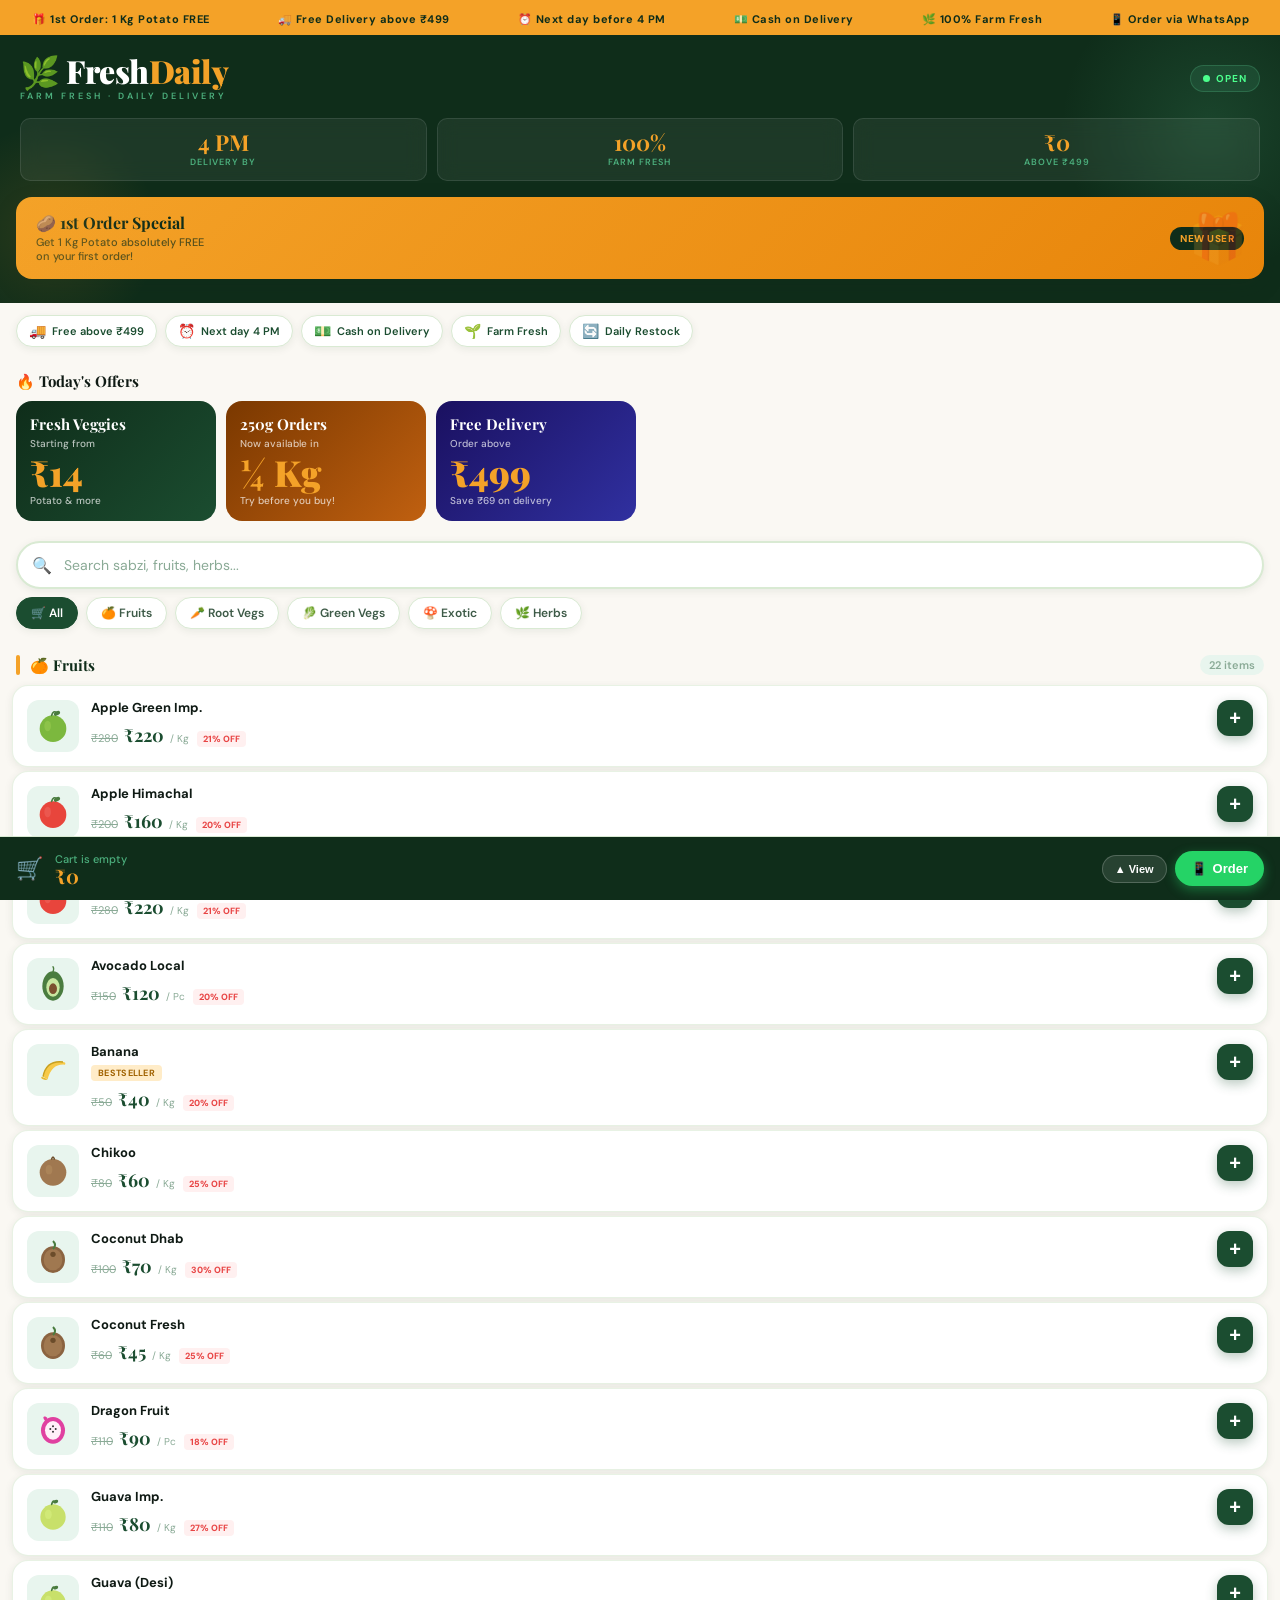
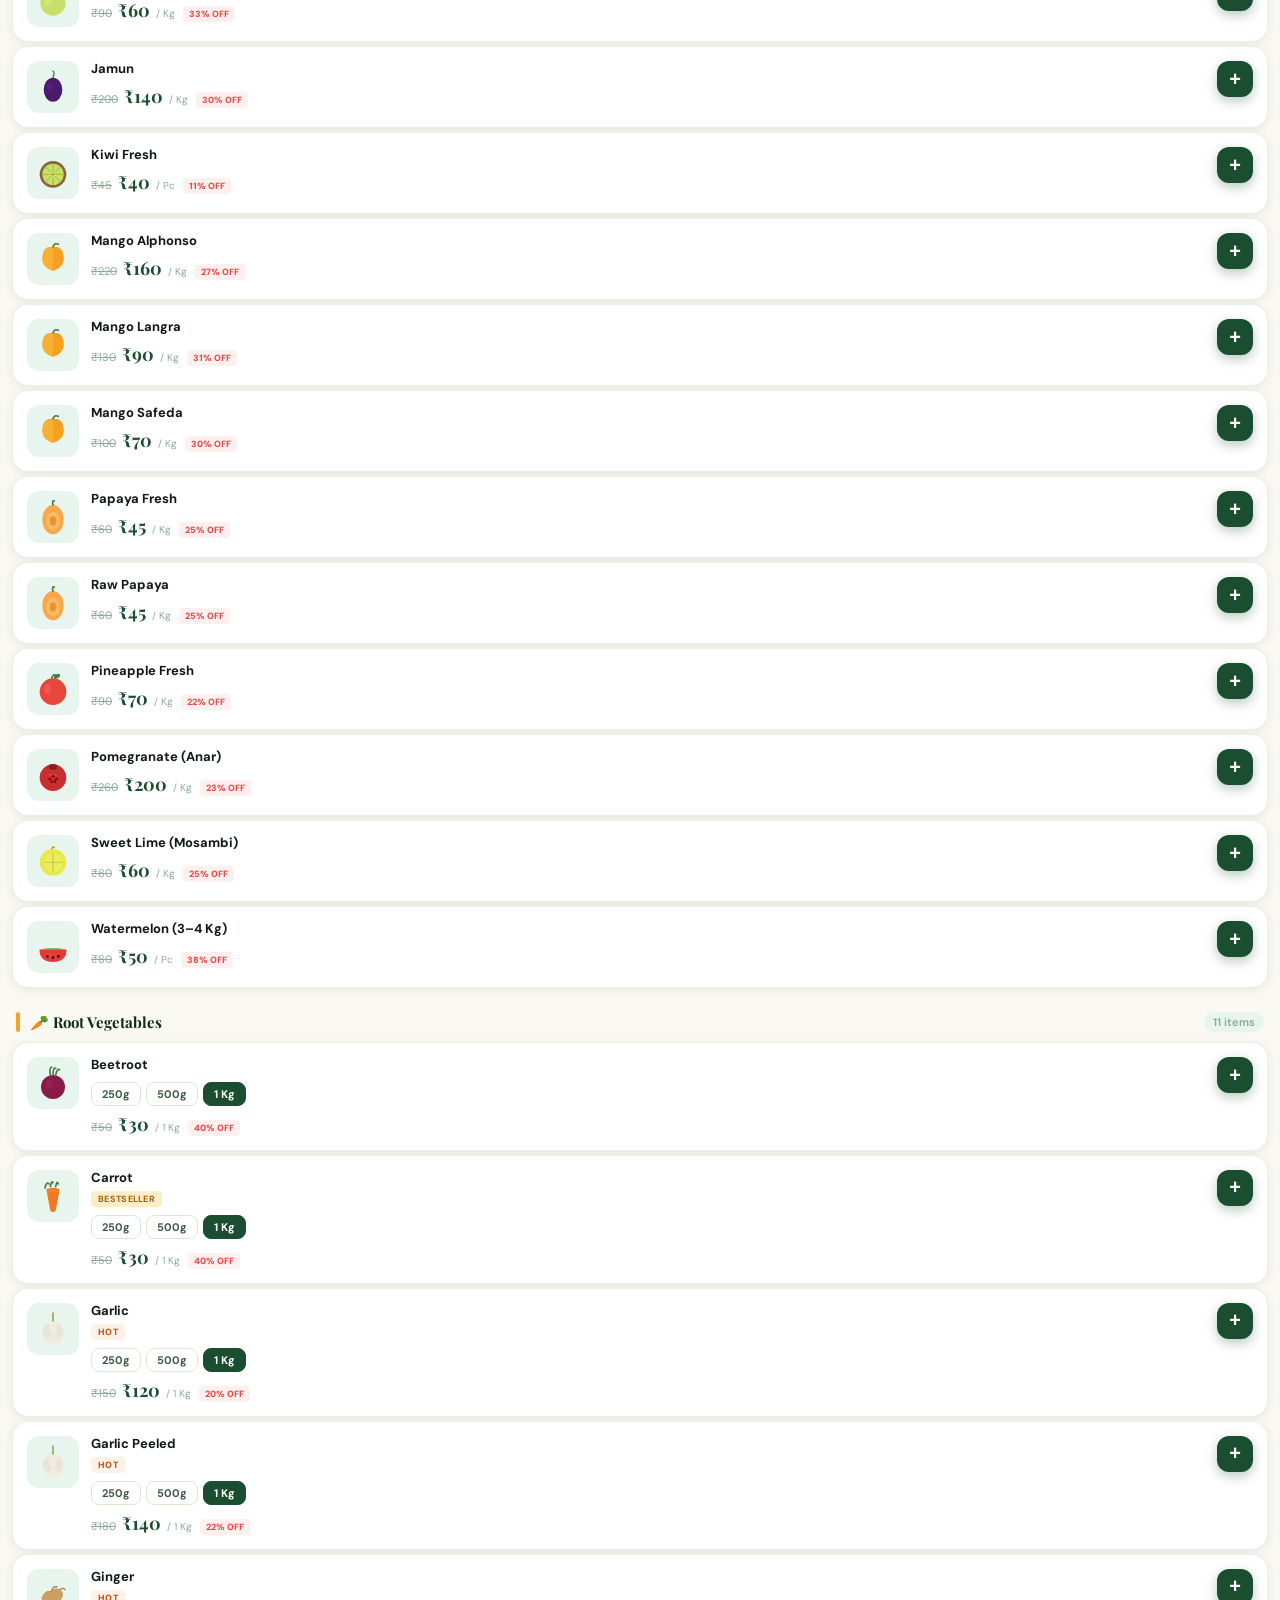
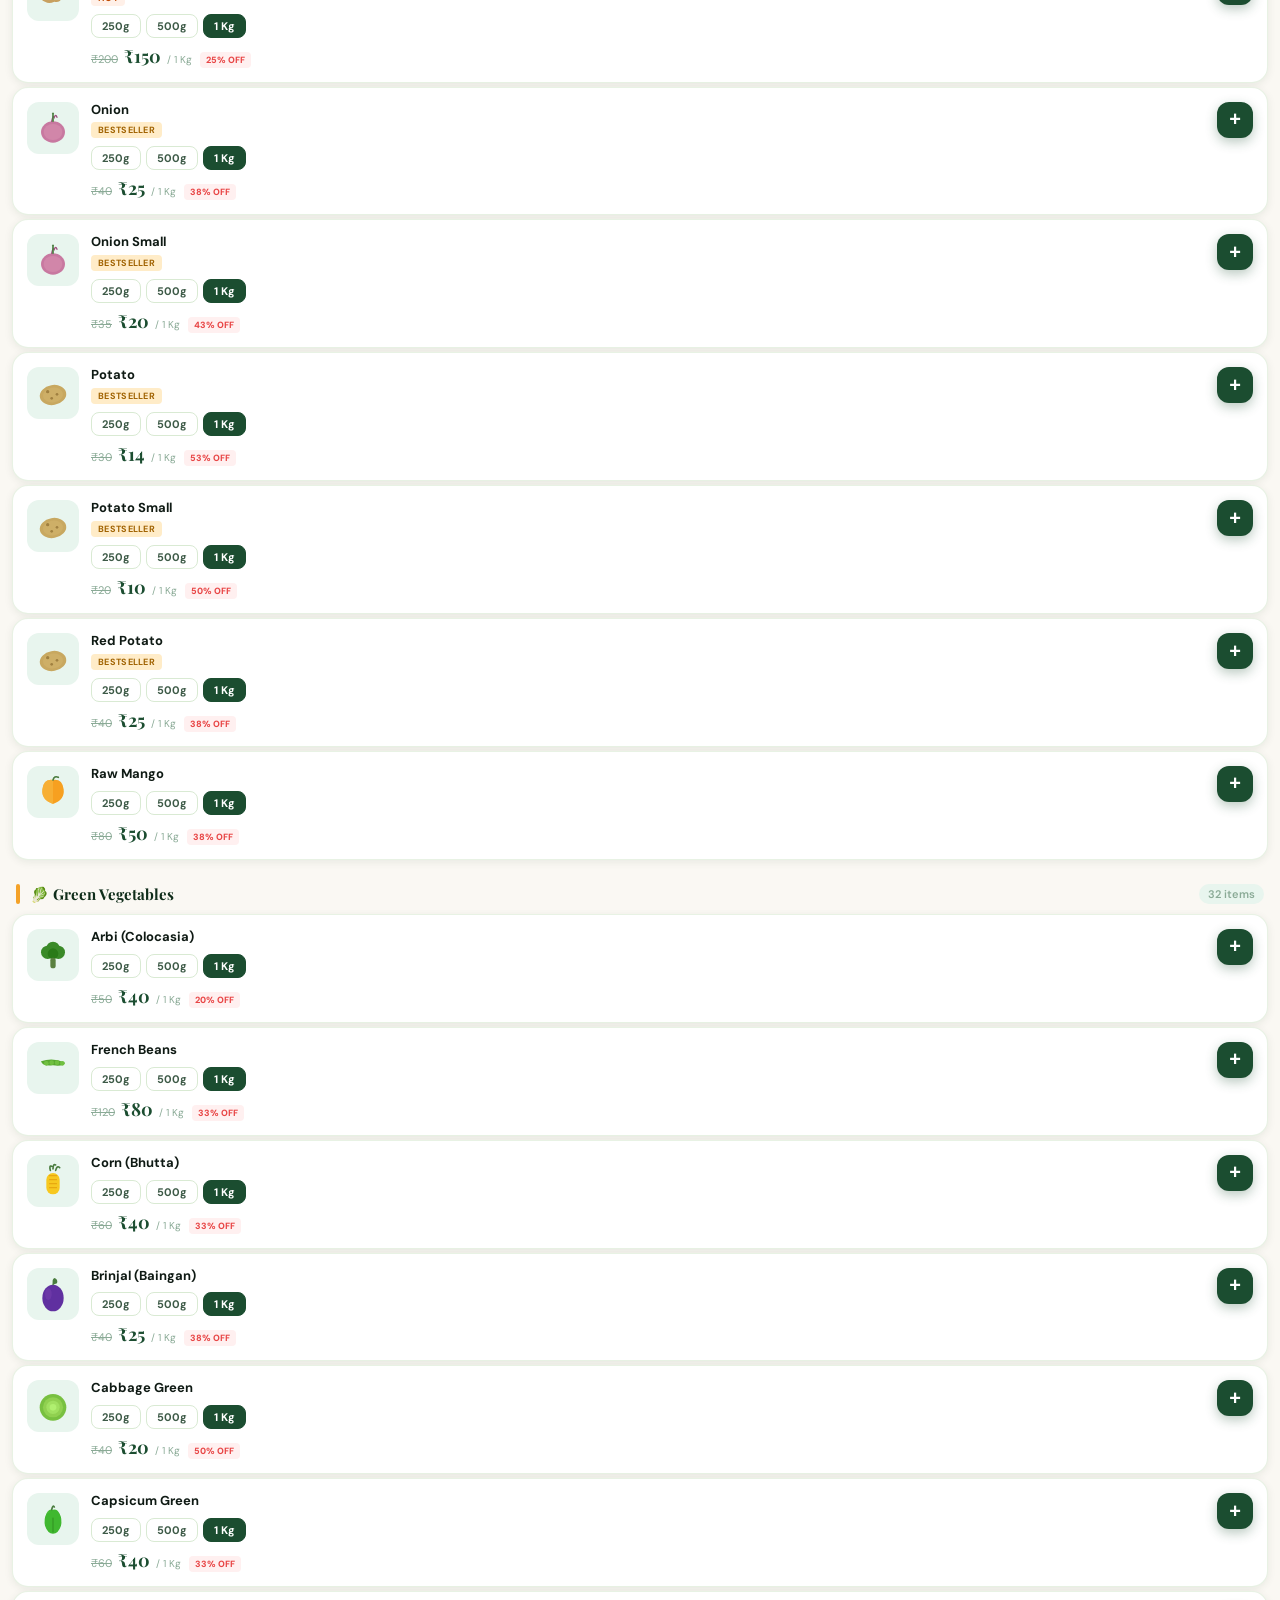
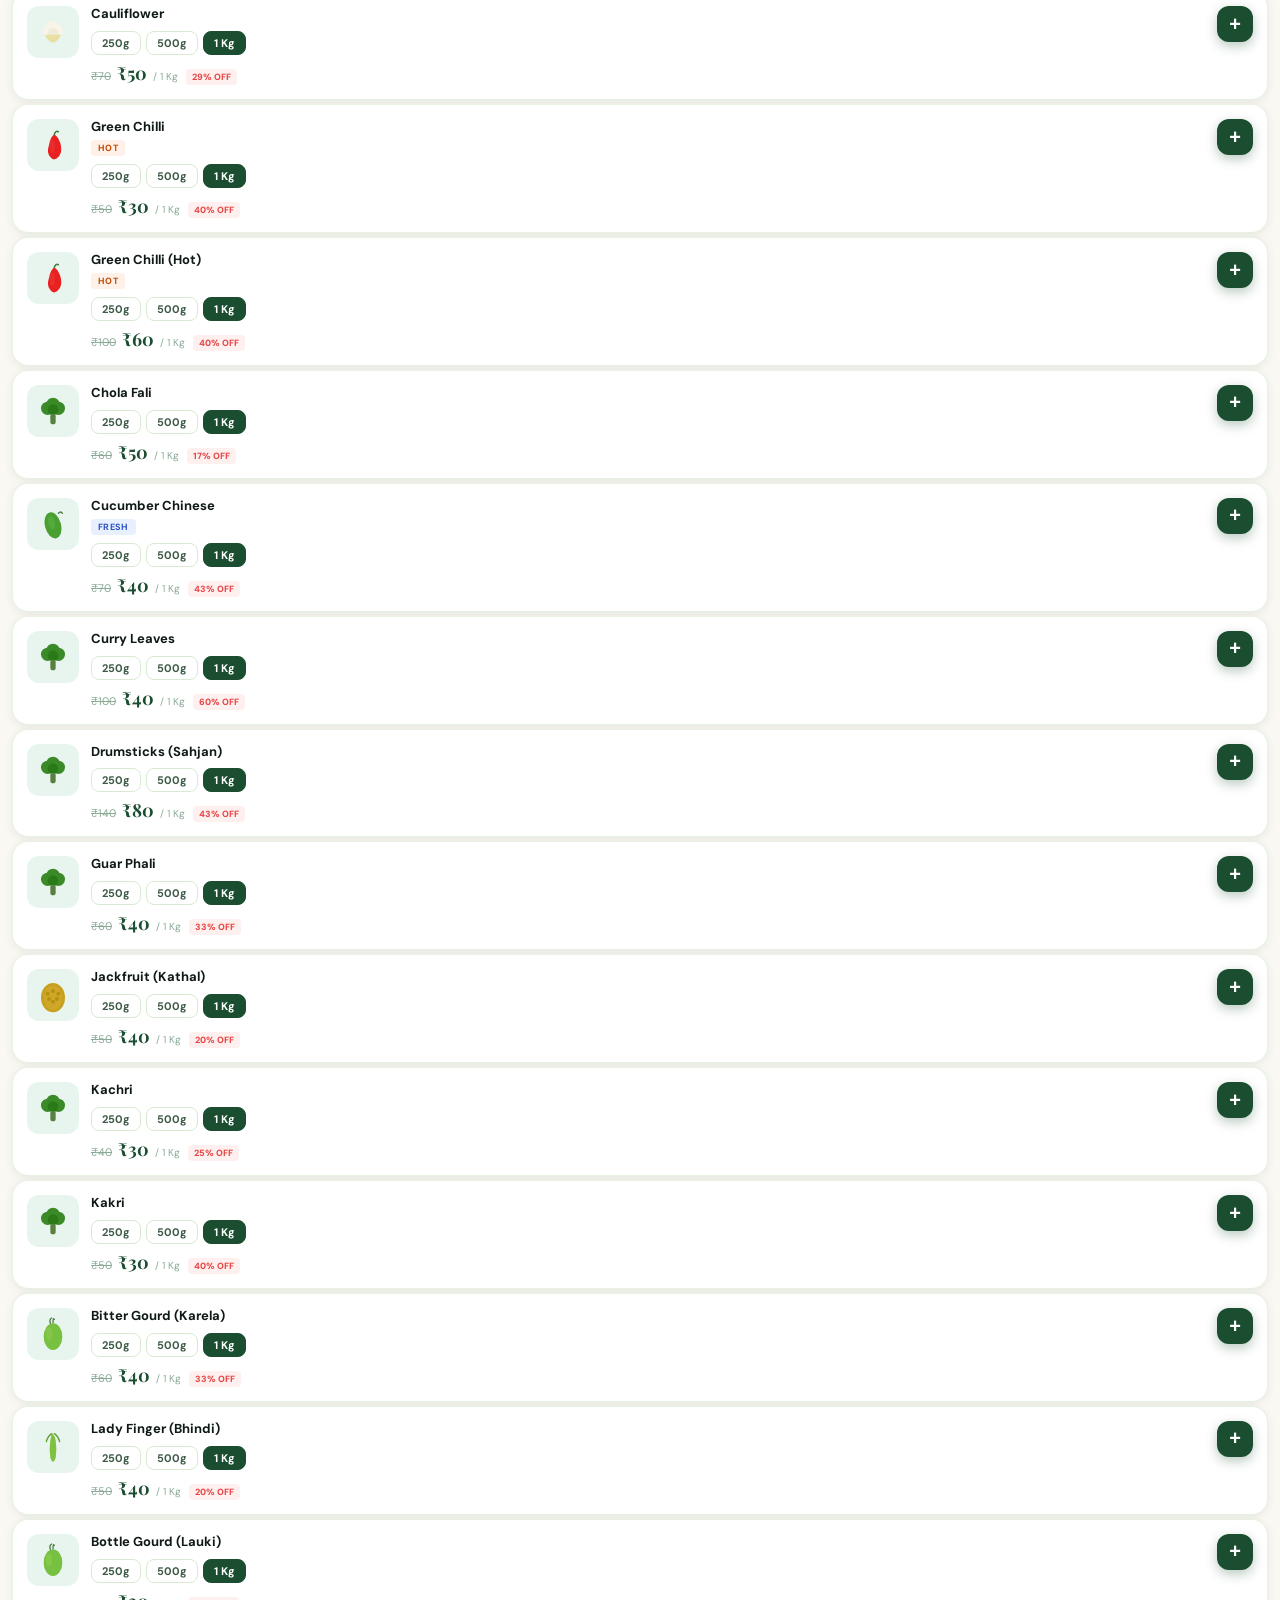
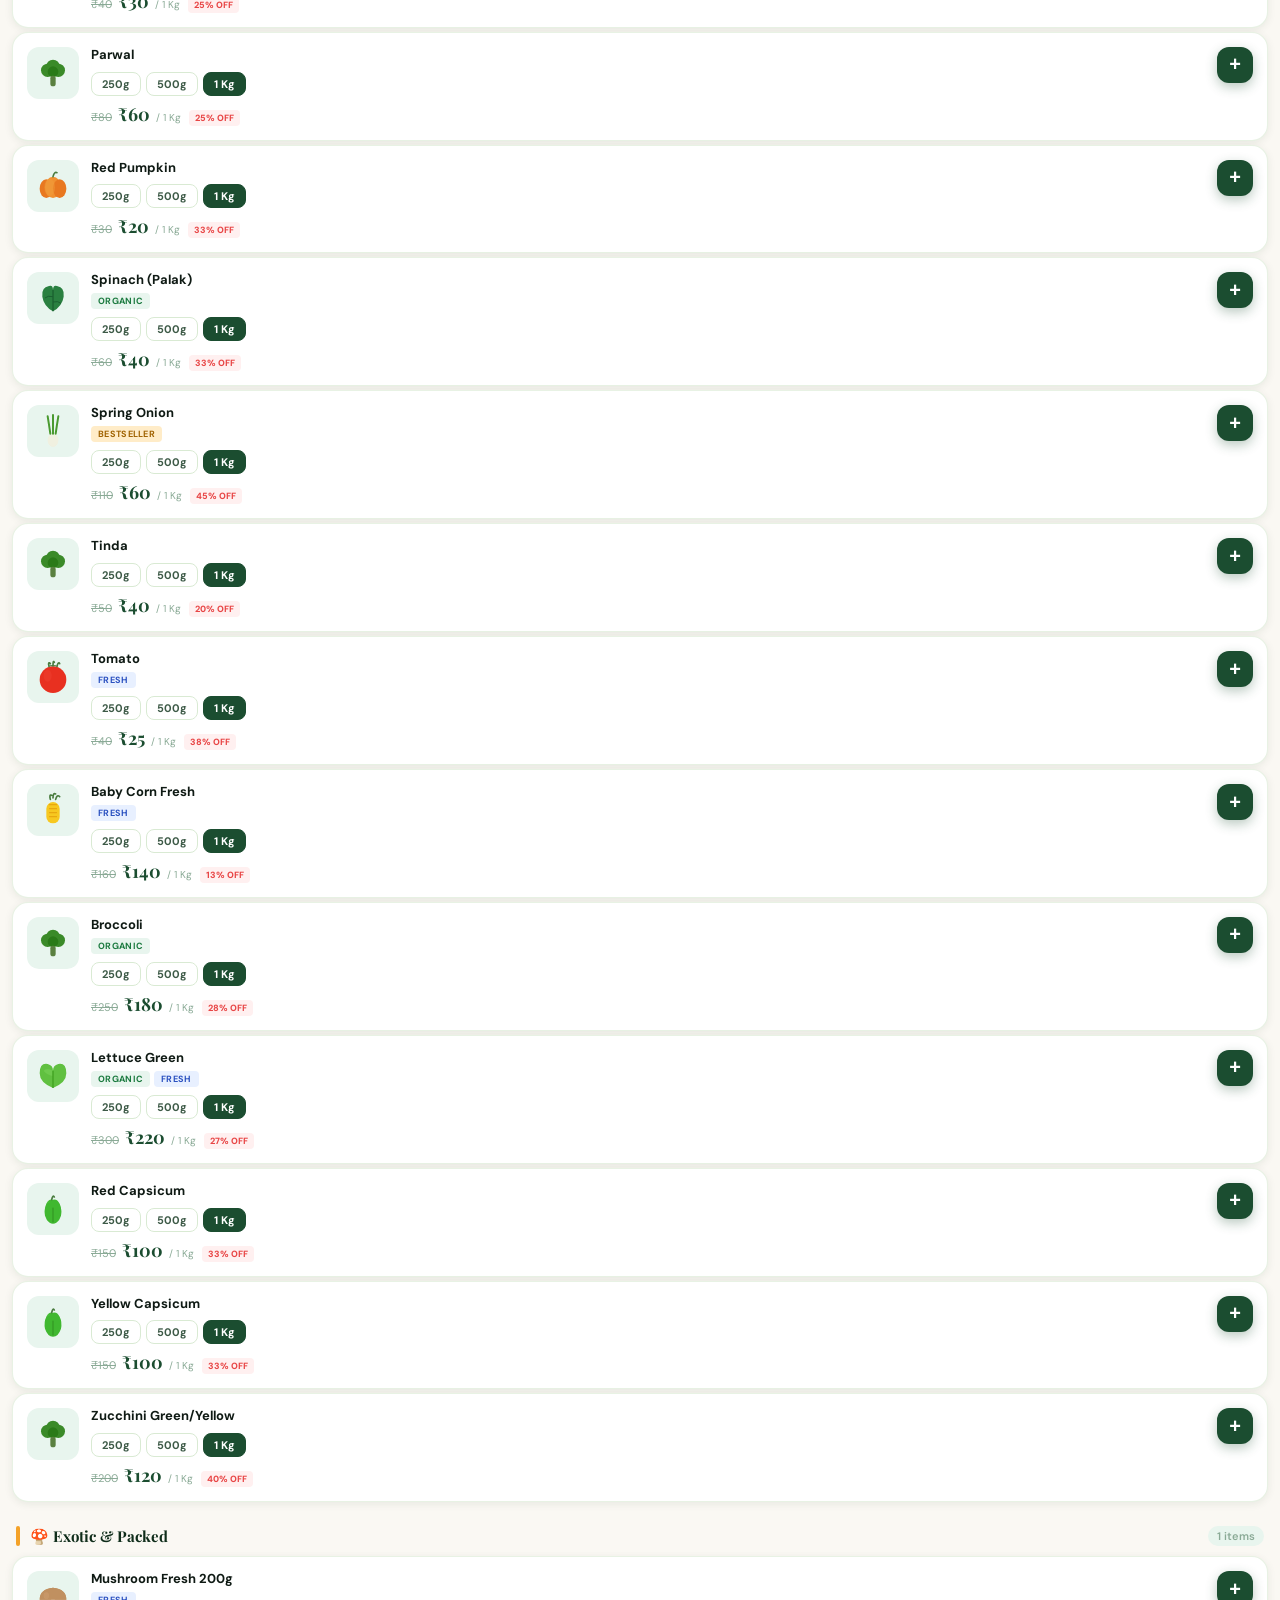
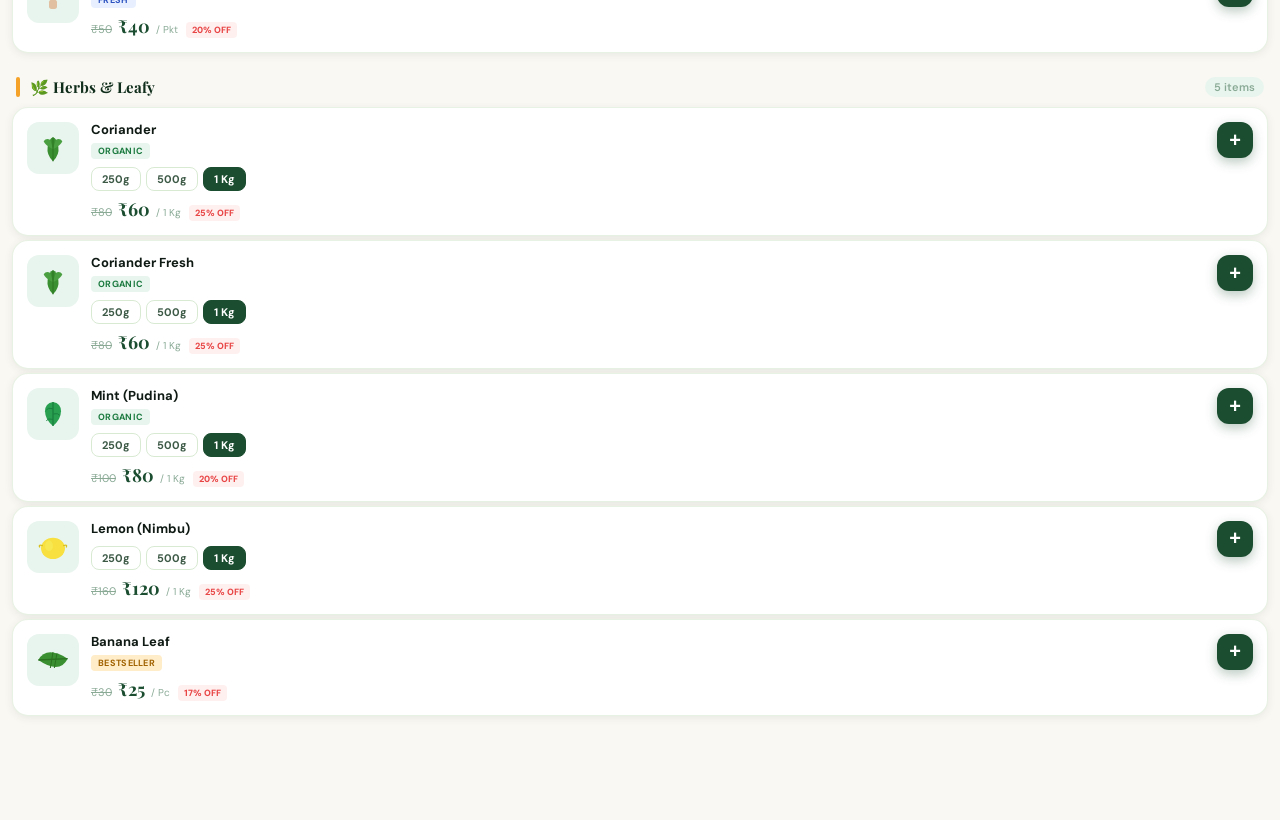
==== commit 987c7d67: "Updated website design" ====
--- a/index.html
+++ b/index.html
@@ -1025,4 +1025,907 @@
   border-radius: 10px;
   padding: 8px 12px;
   font-size: 11px;
-  font
+  font-weight: 600;
+  color: #7a5000;
+  display: flex;
+  align-items: center;
+  gap: 6px;
+}
+.modal-body { padding: 16px 20px 8px; }
+.field-group { margin-bottom: 14px; }
+.field-label {
+  font-size: 11px;
+  font-weight: 700;
+  color: var(--text-mid);
+  letter-spacing: 0.5px;
+  text-transform: uppercase;
+  margin-bottom: 5px;
+  display: flex;
+  align-items: center;
+  gap: 5px;
+}
+.field-input {
+  width: 100%;
+  padding: 12px 14px;
+  border: 1.5px solid var(--border);
+  border-radius: 12px;
+  font-size: 14px;
+  font-family: 'DM Sans', sans-serif;
+  color: var(--text-dark);
+  background: var(--white);
+  outline: none;
+  transition: all 0.2s;
+}
+.field-input:focus {
+  border-color: var(--green-bright);
+  box-shadow: 0 0 0 3px rgba(45,122,79,0.1);
+}
+.field-input::placeholder { color: var(--text-muted); }
+.field-row {
+  display: grid;
+  grid-template-columns: 1fr 1fr;
+  gap: 10px;
+}
+.modal-footer { padding: 8px 20px 0; }
+.confirm-btn {
+  width: 100%;
+  background: linear-gradient(135deg, var(--green-mid), var(--green-bright));
+  color: var(--white);
+  border: none;
+  padding: 16px;
+  border-radius: 16px;
+  font-size: 15px;
+  font-weight: 800;
+  cursor: pointer;
+  display: flex;
+  align-items: center;
+  justify-content: center;
+  gap: 8px;
+  box-shadow: 0 8px 20px rgba(27,77,48,0.3);
+  transition: all 0.2s;
+  font-family: 'DM Sans', sans-serif;
+  letter-spacing: 0.3px;
+}
+.confirm-btn:active { transform: scale(0.98); }
+.saved-chip {
+  margin: 0 20px 12px;
+  background: var(--green-pale);
+  border: 1.5px solid var(--green-light);
+  border-radius: 12px;
+  padding: 10px 14px;
+  display: none;
+  align-items: center;
+  gap: 10px;
+}
+.saved-chip.show { display: flex; }
+.saved-chip-text { flex: 1; }
+.saved-chip-text .sc-name { font-size: 13px; font-weight: 700; color: var(--green-deep); }
+.saved-chip-text .sc-addr { font-size: 11px; color: var(--text-mid); margin-top: 1px; }
+.saved-chip-use {
+  background: var(--green-mid);
+  color: white;
+  border: none;
+  padding: 6px 14px;
+  border-radius: 20px;
+  font-size: 11px;
+  font-weight: 700;
+  cursor: pointer;
+  font-family: 'DM Sans', sans-serif;
+}
+</style>
+</head>
+<body>
+
+<!-- TICKER -->
+<div class="ticker-wrap">
+  <div class="ticker-inner" id="tickerInner">
+    <span>🎁 1st Order: 1 Kg Potato FREE</span>
+    <span>🚚 Free Delivery above ₹499</span>
+    <span>⏰ Next day before 4 PM</span>
+    <span>💵 Cash on Delivery</span>
+    <span>🌿 100% Farm Fresh</span>
+    <span>📱 Order via WhatsApp</span>
+    <span>🎁 1st Order: 1 Kg Potato FREE</span>
+    <span>🚚 Free Delivery above ₹499</span>
+    <span>⏰ Next day before 4 PM</span>
+    <span>💵 Cash on Delivery</span>
+    <span>🌿 100% Farm Fresh</span>
+    <span>📱 Order via WhatsApp</span>
+  </div>
+</div>
+
+<!-- HERO -->
+<div class="hero">
+  <div class="hero-content">
+    <div class="logo-row">
+      <div class="logo-block">
+        <h1>🌿 Fresh<span>Daily</span></h1>
+        <p>Farm Fresh · Daily Delivery</p>
+      </div>
+      <div class="live-badge">
+        <div class="live-dot"></div>
+        <span>OPEN</span>
+      </div>
+    </div>
+
+    <div class="stats-row">
+      <div class="stat-card">
+        <div class="num">4 PM</div>
+        <div class="lbl">Delivery By</div>
+      </div>
+      <div class="stat-card">
+        <div class="num">100%</div>
+        <div class="lbl">Farm Fresh</div>
+      </div>
+      <div class="stat-card">
+        <div class="num">₹0</div>
+        <div class="lbl">Above ₹499</div>
+      </div>
+    </div>
+  </div>
+
+  <!-- PROMO BANNER -->
+  <div class="promo-banner" style="margin: 16px 16px 0;">
+    <div>
+      <div class="ptitle">🥔 1st Order Special</div>
+      <div class="psub">Get 1 Kg Potato absolutely FREE<br>on your first order!</div>
+    </div>
+    <div class="promo-tag">NEW USER</div>
+  </div>
+</div>
+
+<!-- DELIVERY CHIPS -->
+<div class="delivery-strip">
+  <div class="dchip"><span class="icon">🚚</span><span class="text">Free above ₹499</span></div>
+  <div class="dchip"><span class="icon">⏰</span><span class="text">Next day 4 PM</span></div>
+  <div class="dchip"><span class="icon">💵</span><span class="text">Cash on Delivery</span></div>
+  <div class="dchip"><span class="icon">🌱</span><span class="text">Farm Fresh</span></div>
+  <div class="dchip"><span class="icon">🔄</span><span class="text">Daily Restock</span></div>
+</div>
+
+<!-- OFFERS CAROUSEL -->
+<div class="offers-section">
+  <div class="offers-title">🔥 Today's Offers</div>
+  <div class="offers-scroll">
+    <div class="offer-card oc1">
+      <div class="ot">Fresh Veggies</div>
+      <div class="os">Starting from</div>
+      <div class="obig">₹14</div>
+      <div class="os">Potato & more</div>
+    </div>
+    <div class="offer-card oc2">
+      <div class="ot">250g Orders</div>
+      <div class="os">Now available in</div>
+      <div class="obig">¼ Kg</div>
+      <div class="os">Try before you buy!</div>
+    </div>
+    <div class="offer-card oc3">
+      <div class="ot">Free Delivery</div>
+      <div class="os">Order above</div>
+      <div class="obig">₹499</div>
+      <div class="os">Save ₹69 on delivery</div>
+    </div>
+  </div>
+</div>
+
+<!-- SEARCH -->
+<div class="search-section" style="padding: 16px 16px 8px;">
+  <div class="search-box">
+    <span class="search-icon">🔍</span>
+    <input type="text" id="searchBox" placeholder="Search sabzi, fruits, herbs..." oninput="isFullRender=true;renderItems();isFullRender=false;">
+  </div>
+</div>
+
+<!-- FILTER PILLS -->
+<div class="filter-row" id="filterRow">
+  <div class="fpill active" data-cat="all" onclick="setFilter('all', this)">🛒 All</div>
+  <div class="fpill" data-cat="🍊 Fruits" onclick="setFilter('🍊 Fruits', this)">🍊 Fruits</div>
+  <div class="fpill" data-cat="🥕 Root Vegetables" onclick="setFilter('🥕 Root Vegetables', this)">🥕 Root Vegs</div>
+  <div class="fpill" data-cat="🥬 Green Vegetables" onclick="setFilter('🥬 Green Vegetables', this)">🥬 Green Vegs</div>
+  <div class="fpill" data-cat="🍄 Exotic & Packed" onclick="setFilter('🍄 Exotic & Packed', this)">🍄 Exotic</div>
+  <div class="fpill" data-cat="🌿 Herbs & Leafy" onclick="setFilter('🌿 Herbs & Leafy', this)">🌿 Herbs</div>
+</div>
+
+<!-- ITEM LIST -->
+<div id="itemList"></div>
+
+<div class="bottom-spacer"></div>
+
+<!-- TOAST -->
+<div class="toast" id="toast"></div>
+
+<!-- CART PANEL -->
+<div class="cart-panel">
+  <!-- Drawer -->
+  <div class="cart-drawer" id="cartDrawer">
+    <div class="drawer-header">
+      <div class="drawer-title">🛒 Your Cart</div>
+      <button class="clear-btn" onclick="clearCart()">Clear All</button>
+    </div>
+    <div id="drawerItems"></div>
+    <div id="freeDeliveryBar"></div>
+    <div id="billSummary"></div>
+  </div>
+
+  <!-- Sticky bar -->
+  <div class="cart-bar" onclick="toggleDrawer()">
+    <div class="cart-left">
+      <div class="cart-icon-wrap">
+        <div class="cart-icon">🛒</div>
+        <div class="cart-badge" id="cartBadge">0</div>
+      </div>
+      <div class="cart-info-text">
+        <div class="ct" id="cartCount">Cart is empty</div>
+        <div class="cv" id="cartTotal">₹0</div>
+      </div>
+    </div>
+    <div class="cart-actions" onclick="event.stopPropagation()">
+      <button class="expand-btn" onclick="toggleDrawer()">▲ View</button>
+      <button class="wa-btn" onclick="openAddressModal()">
+        <span>📱</span> Order
+      </button>
+    </div>
+  </div>
+</div>
+
+<script>
+const WA_NUMBER = "918000344554";
+const WEIGHT_CATS = ["🥕 Root Vegetables", "🥬 Green Vegetables", "🌿 Herbs & Leafy"];
+const WEIGHT_OPTIONS = [{label:"250g",mult:0.25},{label:"500g",mult:0.5},{label:"1 Kg",mult:1}];
+
+// SVG icon map — clean flat illustrations, no external dependency
+const svgMap = {
+  "Apple": `<svg viewBox="0 0 60 60" xmlns="http://www.w3.org/2000/svg"><circle cx="30" cy="34" r="20" fill="#e8453c"/><ellipse cx="22" cy="30" rx="5" ry="8" fill="#f06b63" opacity="0.5"/><path d="M28 14 Q30 6 36 10" stroke="#4a7c3f" stroke-width="2.5" fill="none" stroke-linecap="round"/><ellipse cx="36" cy="11" rx="5" ry="3" fill="#4a7c3f" transform="rotate(-30 36 11)"/></svg>`,
+  "Apple Green": `<svg viewBox="0 0 60 60" xmlns="http://www.w3.org/2000/svg"><circle cx="30" cy="34" r="20" fill="#7cb83e"/><ellipse cx="22" cy="30" rx="5" ry="8" fill="#9dd054" opacity="0.5"/><path d="M28 14 Q30 6 36 10" stroke="#4a7c3f" stroke-width="2.5" fill="none" stroke-linecap="round"/><ellipse cx="36" cy="11" rx="5" ry="3" fill="#4a7c3f" transform="rotate(-30 36 11)"/></svg>`,
+  "Avocado": `<svg viewBox="0 0 60 60" xmlns="http://www.w3.org/2000/svg"><ellipse cx="30" cy="33" rx="16" ry="22" fill="#4a7c3f"/><ellipse cx="30" cy="35" rx="10" ry="14" fill="#c8e6a0"/><ellipse cx="30" cy="37" rx="6" ry="8" fill="#7b4f2e"/><path d="M30 12 Q32 6 30 4" stroke="#4a7c3f" stroke-width="2" fill="none" stroke-linecap="round"/></svg>`,
+  "Banana": `<svg viewBox="0 0 60 60" xmlns="http://www.w3.org/2000/svg"><path d="M15 40 Q20 15 45 18 Q50 18 48 22 Q28 20 22 44 Z" fill="#f7c948"/><path d="M15 40 Q20 15 45 18" stroke="#c8a020" stroke-width="2" fill="none"/><path d="M13 40 Q11 42 15 44 Q19 46 22 44" fill="#e8b830"/></svg>`,
+  "Chikoo": `<svg viewBox="0 0 60 60" xmlns="http://www.w3.org/2000/svg"><circle cx="30" cy="32" r="20" fill="#a07850"/><ellipse cx="24" cy="28" rx="5" ry="7" fill="#b89060" opacity="0.5"/><path d="M28 12 Q30 6 32 12" stroke="#6b4c2a" stroke-width="2.5" fill="none" stroke-linecap="round"/></svg>`,
+  "Coconut": `<svg viewBox="0 0 60 60" xmlns="http://www.w3.org/2000/svg"><ellipse cx="30" cy="34" rx="18" ry="20" fill="#8b6340"/><ellipse cx="30" cy="34" rx="14" ry="16" fill="#a07850"/><circle cx="30" cy="26" r="4" fill="#6b4c2a"/><path d="M30 6 Q36 12 30 18" stroke="#4a7c3f" stroke-width="3" fill="none"/></svg>`,
+  "Dragon Fruit": `<svg viewBox="0 0 60 60" xmlns="http://www.w3.org/2000/svg"><ellipse cx="30" cy="32" rx="18" ry="20" fill="#e040a0"/><ellipse cx="30" cy="32" rx="12" ry="14" fill="#fff0f8"/><circle cx="26" cy="30" r="1.5" fill="#333"/><circle cx="30" cy="26" r="1.5" fill="#333"/><circle cx="34" cy="30" r="1.5" fill="#333"/><circle cx="30" cy="34" r="1.5" fill="#333"/><path d="M20 18 Q14 10 20 14" stroke="#e040a0" stroke-width="3" fill="none" stroke-linecap="round"/></svg>`,
+  "Guava": `<svg viewBox="0 0 60 60" xmlns="http://www.w3.org/2000/svg"><circle cx="30" cy="33" r="19" fill="#c8e06a"/><ellipse cx="23" cy="29" rx="5" ry="7" fill="#d8f080" opacity="0.6"/><path d="M28 14 Q30 7 32 10" stroke="#4a7c3f" stroke-width="2.5" fill="none" stroke-linecap="round"/><ellipse cx="34" cy="10" rx="4" ry="2.5" fill="#4a7c3f" transform="rotate(-20 34 10)"/></svg>`,
+  "Jamun": `<svg viewBox="0 0 60 60" xmlns="http://www.w3.org/2000/svg"><ellipse cx="30" cy="34" rx="14" ry="18" fill="#4a1a6b"/><ellipse cx="25" cy="30" rx="4" ry="6" fill="#6a2a8b" opacity="0.5"/><path d="M30 16 Q33 8 30 6" stroke="#4a7c3f" stroke-width="2" fill="none" stroke-linecap="round"/></svg>`,
+  "Kiwi": `<svg viewBox="0 0 60 60" xmlns="http://www.w3.org/2000/svg"><circle cx="30" cy="32" r="20" fill="#8b6340"/><circle cx="30" cy="32" r="16" fill="#c8e068"/><circle cx="30" cy="32" r="5" fill="#e8f0a0"/><line x1="30" y1="16" x2="30" y2="48" stroke="#a0b830" stroke-width="1.5"/><line x1="14" y1="32" x2="46" y2="32" stroke="#a0b830" stroke-width="1.5"/><line x1="19" y1="21" x2="41" y2="43" stroke="#a0b830" stroke-width="1.5"/><line x1="41" y1="21" x2="19" y2="43" stroke="#a0b830" stroke-width="1.5"/></svg>`,
+  "Mango": `<svg viewBox="0 0 60 60" xmlns="http://www.w3.org/2000/svg"><path d="M30 48 Q12 42 14 26 Q16 10 30 12 Q44 10 46 26 Q48 42 30 48Z" fill="#f7a020"/><path d="M30 48 Q12 42 14 26 Q16 10 30 12" fill="#f7c048" opacity="0.5"/><path d="M30 12 Q32 5 38 8" stroke="#4a7c3f" stroke-width="2.5" fill="none" stroke-linecap="round"/></svg>`,
+  "Papaya": `<svg viewBox="0 0 60 60" xmlns="http://www.w3.org/2000/svg"><ellipse cx="30" cy="34" rx="16" ry="22" fill="#f7a848"/><ellipse cx="30" cy="36" rx="10" ry="14" fill="#f7c878" opacity="0.6"/><ellipse cx="30" cy="36" rx="5" ry="7" fill="#f09030"/><path d="M30 12 Q28 5 32 6" stroke="#4a7c3f" stroke-width="2.5" fill="none" stroke-linecap="round"/></svg>`,
+  "Pineapple": `<svg viewBox="0 0 60 60" xmlns="http://www.w3.org/2000/svg"><rect x="16" y="24" width="28" height="28" rx="8" fill="#f7c020"/><path d="M16 30 Q22 26 30 30 Q38 26 44 30" fill="none" stroke="#c89010" stroke-width="1.5"/><path d="M16 38 Q22 34 30 38 Q38 34 44 38" fill="none" stroke="#c89010" stroke-width="1.5"/><path d="M24 24 Q22 14 30 8 Q38 14 36 24" fill="none" stroke="#4a7c3f" stroke-width="2.5"/><line x1="30" y1="8" x2="30" y2="24" stroke="#4a7c3f" stroke-width="2"/></svg>`,
+  "Pomegranate": `<svg viewBox="0 0 60 60" xmlns="http://www.w3.org/2000/svg"><circle cx="30" cy="34" r="20" fill="#c83030"/><rect x="24" y="14" width="12" height="8" rx="3" fill="#8b2020"/><path d="M22 30 Q30 26 38 30 Q30 34 22 30Z" fill="#f06060" opacity="0.4"/><circle cx="25" cy="36" r="2" fill="#8b0000"/><circle cx="30" cy="32" r="2" fill="#8b0000"/><circle cx="35" cy="36" r="2" fill="#8b0000"/><circle cx="28" cy="40" r="2" fill="#8b0000"/><circle cx="33" cy="40" r="2" fill="#8b0000"/></svg>`,
+  "Sweet Lime": `<svg viewBox="0 0 60 60" xmlns="http://www.w3.org/2000/svg"><circle cx="30" cy="32" r="20" fill="#e8e848"/><circle cx="30" cy="32" r="14" fill="#f0f070" opacity="0.6"/><path d="M28 12 Q30 7 32 10" stroke="#a0a020" stroke-width="2" fill="none" stroke-linecap="round"/><line x1="16" y1="32" x2="44" y2="32" stroke="#c8c830" stroke-width="1.5"/><line x1="30" y1="18" x2="30" y2="46" stroke="#c8c830" stroke-width="1.5"/></svg>`,
+  "Watermelon": `<svg viewBox="0 0 60 60" xmlns="http://www.w3.org/2000/svg"><path d="M10 34 Q10 52 30 52 Q50 52 50 34 Z" fill="#e83838"/><path d="M10 34 Q10 52 30 52 Q50 52 50 34 Z" fill="#e83838"/><path d="M10 34 Q30 30 50 34" fill="#4a9a30"/><path d="M12 34 Q30 32 48 34" fill="#6aba40"/><circle cx="22" cy="44" r="2" fill="#1a1a1a"/><circle cx="30" cy="46" r="2" fill="#1a1a1a"/><circle cx="38" cy="44" r="2" fill="#1a1a1a"/><ellipse cx="25" cy="42" rx="4" ry="3" fill="#f06060" opacity="0.3"/></svg>`,
+  "Beetroot": `<svg viewBox="0 0 60 60" xmlns="http://www.w3.org/2000/svg"><circle cx="30" cy="36" r="18" fill="#8b1a4a"/><ellipse cx="24" cy="32" rx="5" ry="7" fill="#a02a5a" opacity="0.5"/><path d="M26 18 Q24 8 28 6 M30 18 Q30 6 34 8 M34 18 Q36 8 40 10" stroke="#4a7c3f" stroke-width="2.5" fill="none" stroke-linecap="round"/></svg>`,
+  "Carrot": `<svg viewBox="0 0 60 60" xmlns="http://www.w3.org/2000/svg"><path d="M20 20 Q30 15 40 20 L34 52 Q30 56 26 52 Z" fill="#f07820"/><path d="M22 24 Q30 20 38 24" fill="none" stroke="#f09040" stroke-width="2"/><path d="M18 18 Q20 8 24 12 M26 16 Q28 6 30 10 M34 16 Q36 6 38 12" stroke="#4a7c3f" stroke-width="2.5" fill="none" stroke-linecap="round"/></svg>`,
+  "Garlic": `<svg viewBox="0 0 60 60" xmlns="http://www.w3.org/2000/svg"><ellipse cx="30" cy="36" rx="16" ry="18" fill="#f0ece0"/><ellipse cx="22" cy="34" rx="7" ry="11" fill="#e8e4d8"/><ellipse cx="38" cy="34" rx="7" ry="11" fill="#e8e4d8"/><ellipse cx="30" cy="30" rx="6" ry="9" fill="#f0ece0"/><path d="M30 18 Q30 8 30 6" stroke="#a0a060" stroke-width="2.5" fill="none" stroke-linecap="round"/></svg>`,
+  "Ginger": `<svg viewBox="0 0 60 60" xmlns="http://www.w3.org/2000/svg"><path d="M14 32 Q18 22 28 24 Q32 18 40 22 Q48 26 44 34 Q40 42 32 40 Q24 44 18 40 Q10 38 14 32Z" fill="#c8a060"/><path d="M28 24 Q30 16 36 18" stroke="#a08040" stroke-width="2" fill="none" stroke-linecap="round"/><path d="M40 22 Q46 18 48 22" stroke="#a08040" stroke-width="2" fill="none" stroke-linecap="round"/></svg>`,
+  "Onion": `<svg viewBox="0 0 60 60" xmlns="http://www.w3.org/2000/svg"><ellipse cx="30" cy="36" rx="18" ry="16" fill="#c878a0"/><ellipse cx="30" cy="36" rx="14" ry="12" fill="#d890b0" opacity="0.6"/><path d="M28 20 Q30 10 32 14 Q34 8 36 14" stroke="#a05080" stroke-width="2" fill="none" stroke-linecap="round"/><path d="M30 20 Q30 12 30 8" stroke="#4a7c3f" stroke-width="2.5" fill="none" stroke-linecap="round"/></svg>`,
+  "Potato": `<svg viewBox="0 0 60 60" xmlns="http://www.w3.org/2000/svg"><ellipse cx="30" cy="33" rx="20" ry="15" fill="#c8a860" transform="rotate(-10 30 33)"/><ellipse cx="30" cy="33" rx="15" ry="11" fill="#d8b870" opacity="0.4" transform="rotate(-10 30 33)"/><circle cx="22" cy="28" r="2.5" fill="#a08040"/><circle cx="36" cy="32" r="2" fill="#a08040"/><circle cx="28" cy="38" r="2" fill="#a08040"/></svg>`,
+  "Tomato": `<svg viewBox="0 0 60 60" xmlns="http://www.w3.org/2000/svg"><circle cx="30" cy="34" r="20" fill="#e83020"/><ellipse cx="22" cy="28" rx="6" ry="9" fill="#f04030" opacity="0.5"/><path d="M24 14 Q22 6 26 10 M30 13 Q30 4 32 8 M36 14 Q38 6 40 10" stroke="#4a7c3f" stroke-width="2.5" fill="none" stroke-linecap="round"/><path d="M22 14 Q30 10 38 14" fill="#4a7c3f"/></svg>`,
+  "Brinjal": `<svg viewBox="0 0 60 60" xmlns="http://www.w3.org/2000/svg"><ellipse cx="30" cy="36" rx="16" ry="20" fill="#6030a0"/><ellipse cx="23" cy="30" rx="5" ry="9" fill="#7840b0" opacity="0.5"/><path d="M30 16 Q28 8 32 6 Q38 8 36 14" fill="#4a7c3f"/><path d="M30 16 Q32 8 34 10" stroke="#4a7c3f" stroke-width="2" fill="none" stroke-linecap="round"/></svg>`,
+  "Cabbage": `<svg viewBox="0 0 60 60" xmlns="http://www.w3.org/2000/svg"><circle cx="30" cy="32" r="20" fill="#78c040"/><circle cx="30" cy="32" r="15" fill="#90d050"/><circle cx="30" cy="32" r="10" fill="#a0e060"/><circle cx="30" cy="32" r="5" fill="#b0f070"/></svg>`,
+  "Capsicum": `<svg viewBox="0 0 60 60" xmlns="http://www.w3.org/2000/svg"><path d="M20 22 Q16 30 18 40 Q22 52 30 52 Q38 52 42 40 Q44 30 40 22 Q36 14 30 16 Q24 14 20 22Z" fill="#40b830"/><path d="M20 22 Q22 16 26 20" fill="#50c840" opacity="0.5"/><path d="M28 16 Q30 8 32 12" stroke="#4a7c3f" stroke-width="2.5" fill="none" stroke-linecap="round"/><line x1="30" y1="28" x2="30" y2="50" stroke="#309020" stroke-width="1.5"/></svg>`,
+  "Cauliflower": `<svg viewBox="0 0 60 60" xmlns="http://www.w3.org/2000/svg"><circle cx="24" cy="28" r="9" fill="#f8f4e8"/><circle cx="36" cy="28" r="9" fill="#f8f4e8"/><circle cx="30" cy="22" r="9" fill="#f8f4e8"/><circle cx="30" cy="32" r="8" fill="#f0ecdc"/><path d="M18 34 Q22 44 30 46 Q38 44 42 34" fill="#e8e0a0"/></svg>`,
+  "Chilli": `<svg viewBox="0 0 60 60" xmlns="http://www.w3.org/2000/svg"><path d="M32 14 Q40 20 42 32 Q44 44 36 50 Q30 54 26 48 Q20 42 24 30 Q26 18 32 14Z" fill="#e82020"/><path d="M32 14 Q34 8 38 10" stroke="#4a7c3f" stroke-width="2.5" fill="none" stroke-linecap="round"/><ellipse cx="29" cy="32" rx="4" ry="10" fill="#f04040" opacity="0.4"/></svg>`,
+  "Corn": `<svg viewBox="0 0 60 60" xmlns="http://www.w3.org/2000/svg"><rect x="20" y="18" width="20" height="32" rx="10" fill="#f7c820"/><line x1="24" y1="22" x2="36" y2="22" stroke="#e8a810" stroke-width="2"/><line x1="24" y1="28" x2="36" y2="28" stroke="#e8a810" stroke-width="2"/><line x1="24" y1="34" x2="36" y2="34" stroke="#e8a810" stroke-width="2"/><line x1="24" y1="40" x2="36" y2="40" stroke="#e8a810" stroke-width="2"/><path d="M26 14 Q24 6 28 8 M30 12 Q30 4 34 6 M34 14 Q36 6 40 10" stroke="#4a7c3f" stroke-width="2.5" fill="none" stroke-linecap="round"/></svg>`,
+  "Cucumber": `<svg viewBox="0 0 60 60" xmlns="http://www.w3.org/2000/svg"><ellipse cx="30" cy="32" rx="12" ry="20" fill="#48a030" transform="rotate(-15 30 32)"/><ellipse cx="28" cy="28" rx="5" ry="10" fill="#60b848" opacity="0.5" transform="rotate(-15 28 28)"/><path d="M38 14 Q42 10 44 14" stroke="#4a7c3f" stroke-width="2" fill="none" stroke-linecap="round"/></svg>`,
+  "Mushroom": `<svg viewBox="0 0 60 60" xmlns="http://www.w3.org/2000/svg"><path d="M10 34 Q10 18 30 16 Q50 18 50 34Z" fill="#c09060"/><path d="M10 34 Q10 18 30 16 Q50 18 50 34Z" fill="#c09060"/><rect x="24" y="34" width="12" height="14" rx="4" fill="#e0c0a0"/><ellipse cx="20" cy="28" rx="4" ry="5" fill="#d0a070" opacity="0.5"/></svg>`,
+  "Spinach": `<svg viewBox="0 0 60 60" xmlns="http://www.w3.org/2000/svg"><path d="M30 50 Q16 42 14 28 Q12 14 24 12 Q30 10 30 18 Q30 10 36 12 Q48 14 46 28 Q44 42 30 50Z" fill="#2a8040"/><line x1="30" y1="18" x2="30" y2="50" stroke="#1a6030" stroke-width="2"/><path d="M30 28 Q22 26 18 30" stroke="#1a6030" stroke-width="1.5" fill="none"/><path d="M30 36 Q38 34 42 38" stroke="#1a6030" stroke-width="1.5" fill="none"/></svg>`,
+  "Broccoli": `<svg viewBox="0 0 60 60" xmlns="http://www.w3.org/2000/svg"><circle cx="22" cy="26" r="10" fill="#3a8a28"/><circle cx="38" cy="26" r="10" fill="#3a8a28"/><circle cx="30" cy="20" r="10" fill="#3a8a28"/><circle cx="30" cy="28" r="8" fill="#2a7a18"/><rect x="26" y="34" width="8" height="16" rx="4" fill="#5a8040"/></svg>`,
+  "Pumpkin": `<svg viewBox="0 0 60 60" xmlns="http://www.w3.org/2000/svg"><ellipse cx="20" cy="34" rx="10" ry="14" fill="#e87820"/><ellipse cx="30" cy="32" rx="12" ry="16" fill="#f09030"/><ellipse cx="40" cy="34" rx="10" ry="14" fill="#e87820"/><ellipse cx="25" cy="32" rx="8" ry="13" fill="#f0a040" opacity="0.4"/><path d="M30 16 Q32 8 36 10" stroke="#4a7c3f" stroke-width="2.5" fill="none" stroke-linecap="round"/></svg>`,
+  "Lemon": `<svg viewBox="0 0 60 60" xmlns="http://www.w3.org/2000/svg"><ellipse cx="30" cy="32" rx="18" ry="16" fill="#f7e040"/><ellipse cx="24" cy="28" rx="6" ry="8" fill="#f8f060" opacity="0.5"/><path d="M46 28 Q52 26 50 30" stroke="#d8c020" stroke-width="2" fill="none" stroke-linecap="round"/><path d="M14 28 Q8 26 10 30" stroke="#d8c020" stroke-width="2" fill="none" stroke-linecap="round"/></svg>`,
+  "Coriander": `<svg viewBox="0 0 60 60" xmlns="http://www.w3.org/2000/svg"><path d="M30 50 Q20 40 22 28 Q24 16 30 14 Q36 16 38 28 Q40 40 30 50Z" fill="#3a9030"/><path d="M30 32 Q18 26 16 20 Q20 14 26 18 Q28 24 30 32Z" fill="#4aa040"/><path d="M30 32 Q42 26 44 20 Q40 14 34 18 Q32 24 30 32Z" fill="#4aa040"/><line x1="30" y1="14" x2="30" y2="50" stroke="#2a7020" stroke-width="1.5"/></svg>`,
+  "Mint": `<svg viewBox="0 0 60 60" xmlns="http://www.w3.org/2000/svg"><path d="M30 48 Q18 38 18 26 Q18 14 30 12 Q42 14 42 26 Q42 38 30 48Z" fill="#28a050"/><line x1="30" y1="12" x2="30" y2="48" stroke="#1a8040" stroke-width="2"/><path d="M30 22 Q22 20 20 24" stroke="#1a8040" stroke-width="1.5" fill="none"/><path d="M30 30 Q38 28 40 32" stroke="#1a8040" stroke-width="1.5" fill="none"/><path d="M30 38 Q22 36 20 40" stroke="#1a8040" stroke-width="1.5" fill="none"/></svg>`,
+  "Lettuce": `<svg viewBox="0 0 60 60" xmlns="http://www.w3.org/2000/svg"><path d="M30 48 Q10 40 10 26 Q10 10 22 12 Q30 14 30 22 Q30 14 38 12 Q50 10 50 26 Q50 40 30 48Z" fill="#60c040"/><path d="M30 22 Q20 18 16 22 Q20 28 30 30" fill="#78d058" opacity="0.6"/><line x1="30" y1="22" x2="30" y2="48" stroke="#40a020" stroke-width="2"/></svg>`,
+  "Jackfruit": `<svg viewBox="0 0 60 60" xmlns="http://www.w3.org/2000/svg"><ellipse cx="30" cy="34" rx="18" ry="22" fill="#c8a020"/><ellipse cx="30" cy="34" rx="14" ry="18" fill="#d8b030" opacity="0.5"/><circle cx="22" cy="28" r="3" fill="#b89010"/><circle cx="30" cy="24" r="3" fill="#b89010"/><circle cx="38" cy="28" r="3" fill="#b89010"/><circle cx="36" cy="36" r="3" fill="#b89010"/><circle cx="24" cy="36" r="3" fill="#b89010"/><circle cx="30" cy="40" r="3" fill="#b89010"/></svg>`,
+  "Bottle": `<svg viewBox="0 0 60 60" xmlns="http://www.w3.org/2000/svg"><ellipse cx="30" cy="34" rx="14" ry="20" fill="#78c040"/><ellipse cx="24" cy="30" rx="5" ry="10" fill="#90d050" opacity="0.5"/><path d="M26 14 Q24 8 28 6 M30 13 Q30 5 32 8" stroke="#4a7c3f" stroke-width="2" fill="none" stroke-linecap="round"/></svg>`,
+  "Lady Finger": `<svg viewBox="0 0 60 60" xmlns="http://www.w3.org/2000/svg"><path d="M28 10 Q32 10 34 20 Q36 32 34 46 Q32 52 30 52 Q28 52 26 46 Q24 32 26 20 Q28 10 28 10Z" fill="#80c040"/><path d="M28 10 Q22 14 20 22" stroke="#60a030" stroke-width="2" fill="none" stroke-linecap="round"/><path d="M32 10 Q38 14 40 22" stroke="#60a030" stroke-width="2" fill="none" stroke-linecap="round"/></svg>`,
+  "French Beans": `<svg viewBox="0 0 60 60" xmlns="http://www.w3.org/2000/svg"><path d="M12 20 Q30 14 48 22 Q46 28 30 26 Q14 28 12 20Z" fill="#58a830"/><circle cx="20" cy="23" r="3.5" fill="#70c040"/><circle cx="28" cy="22" r="3.5" fill="#70c040"/><circle cx="36" cy="22" r="3.5" fill="#70c040"/><circle cx="44" cy="23" r="3.5" fill="#70c040"/></svg>`,
+  "Tomato": `<svg viewBox="0 0 60 60" xmlns="http://www.w3.org/2000/svg"><circle cx="30" cy="34" r="20" fill="#e83020"/><ellipse cx="22" cy="28" rx="6" ry="9" fill="#f04030" opacity="0.5"/><path d="M24 14 Q22 6 26 10 M30 13 Q30 4 32 8 M36 14 Q38 6 40 10" stroke="#4a7c3f" stroke-width="2.5" fill="none" stroke-linecap="round"/><path d="M22 14 Q30 10 38 14" fill="#4a7c3f"/></svg>`,
+  "Spring Onion": `<svg viewBox="0 0 60 60" xmlns="http://www.w3.org/2000/svg"><ellipse cx="30" cy="44" rx="8" ry="10" fill="#f0f0e0"/><path d="M26 34 Q24 20 22 8" stroke="#4a9a30" stroke-width="3" fill="none" stroke-linecap="round"/><path d="M30 34 Q30 18 30 6" stroke="#4a9a30" stroke-width="3" fill="none" stroke-linecap="round"/><path d="M34 34 Q36 20 38 8" stroke="#4a9a30" stroke-width="3" fill="none" stroke-linecap="round"/></svg>`,
+  "Banana Leaf": `<svg viewBox="0 0 60 60" xmlns="http://www.w3.org/2000/svg"><path d="M8 30 Q20 8 52 28 Q40 52 8 30Z" fill="#3a9030"/><line x1="8" y1="30" x2="52" y2="28" stroke="#2a7020" stroke-width="2"/><path d="M30 18 Q28 30 26 42" stroke="#2a7020" stroke-width="1.5" fill="none"/><path d="M36 20 Q34 30 32 42" stroke="#2a7020" stroke-width="1.5" fill="none"/></svg>`,
+};
+
+function getImage(name) {
+  const lname = name.toLowerCase();
+  // Exact priority matches
+  if (lname.includes("apple green")) return svgMap["Apple Green"];
+  if (lname.includes("spring onion")) return svgMap["Spring Onion"];
+  if (lname.includes("dragon fruit")) return svgMap["Dragon Fruit"];
+  if (lname.includes("sweet lime")) return svgMap["Sweet Lime"];
+  if (lname.includes("french beans")) return svgMap["French Beans"];
+  if (lname.includes("lady finger") || lname.includes("bhindi")) return svgMap["Lady Finger"];
+  if (lname.includes("bottle gourd") || lname.includes("lauki")) return svgMap["Bottle"];
+  if (lname.includes("baby corn")) return svgMap["Corn"];
+  if (lname.includes("banana leaf")) return svgMap["Banana Leaf"];
+  if (lname.includes("bitter gourd") || lname.includes("karela")) return svgMap["Bottle"];
+  // General matches
+  for (let k in svgMap) {
+    if (lname.includes(k.toLowerCase())) return svgMap[k];
+  }
+  return svgMap["Broccoli"];
+}
+
+// Badges logic
+function getBadges(name, cat) {
+  const badges = [];
+  if (["Spinach","Coriander","Mint","Lettuce","Broccoli"].some(x=>name.includes(x))) badges.push({cls:'badge-organic',txt:'ORGANIC'});
+  if (["Chilli","Ginger","Garlic"].some(x=>name.includes(x))) badges.push({cls:'badge-hot',txt:'HOT'});
+  if (["Tomato","Cucumber","Lettuce","Baby Corn","Mushroom"].some(x=>name.includes(x))) badges.push({cls:'badge-fresh',txt:'FRESH'});
+  if (["Potato","Onion","Carrot","Banana"].some(x=>name.includes(x))) badges.push({cls:'badge-best',txt:'BESTSELLER'});
+  return badges;
+}
+
+const items = [
+  {cat:"🍊 Fruits",name:"Apple Green Imp.",uom:"Kg",mrp:280,sp:220},
+  {cat:"🍊 Fruits",name:"Apple Himachal",uom:"Kg",mrp:200,sp:160},
+  {cat:"🍊 Fruits",name:"Apple Imp.",uom:"Kg",mrp:280,sp:220},
+  {cat:"🍊 Fruits",name:"Avocado Local",uom:"Pc",mrp:150,sp:120},
+  {cat:"🍊 Fruits",name:"Banana",uom:"Kg",mrp:50,sp:40},
+  {cat:"🍊 Fruits",name:"Chikoo",uom:"Kg",mrp:80,sp:60},
+  {cat:"🍊 Fruits",name:"Coconut Dhab",uom:"Kg",mrp:100,sp:70},
+  {cat:"🍊 Fruits",name:"Coconut Fresh",uom:"Kg",mrp:60,sp:45},
+  {cat:"🍊 Fruits",name:"Dragon Fruit",uom:"Pc",mrp:110,sp:90},
+  {cat:"🍊 Fruits",name:"Guava Imp.",uom:"Kg",mrp:110,sp:80},
+  {cat:"🍊 Fruits",name:"Guava (Desi)",uom:"Kg",mrp:90,sp:60},
+  {cat:"🍊 Fruits",name:"Jamun",uom:"Kg",mrp:200,sp:140},
+  {cat:"🍊 Fruits",name:"Kiwi Fresh",uom:"Pc",mrp:45,sp:40},
+  {cat:"🍊 Fruits",name:"Mango Alphonso",uom:"Kg",mrp:220,sp:160},
+  {cat:"🍊 Fruits",name:"Mango Langra",uom:"Kg",mrp:130,sp:90},
+  {cat:"🍊 Fruits",name:"Mango Safeda",uom:"Kg",mrp:100,sp:70},
+  {cat:"🍊 Fruits",name:"Papaya Fresh",uom:"Kg",mrp:60,sp:45},
+  {cat:"🍊 Fruits",name:"Raw Papaya",uom:"Kg",mrp:60,sp:45},
+  {cat:"🍊 Fruits",name:"Pineapple Fresh",uom:"Kg",mrp:90,sp:70},
+  {cat:"🍊 Fruits",name:"Pomegranate (Anar)",uom:"Kg",mrp:260,sp:200},
+  {cat:"🍊 Fruits",name:"Sweet Lime (Mosambi)",uom:"Kg",mrp:80,sp:60},
+  {cat:"🍊 Fruits",name:"Watermelon (3–4 Kg)",uom:"Pc",mrp:80,sp:50},
+  {cat:"🥕 Root Vegetables",name:"Beetroot",uom:"Kg",mrp:50,sp:30},
+  {cat:"🥕 Root Vegetables",name:"Carrot",uom:"Kg",mrp:50,sp:30},
+  {cat:"🥕 Root Vegetables",name:"Garlic",uom:"Kg",mrp:150,sp:120},
+  {cat:"🥕 Root Vegetables",name:"Garlic Peeled",uom:"Kg",mrp:180,sp:140},
+  {cat:"🥕 Root Vegetables",name:"Ginger",uom:"Kg",mrp:200,sp:150},
+  {cat:"🥕 Root Vegetables",name:"Onion",uom:"Kg",mrp:40,sp:25},
+  {cat:"🥕 Root Vegetables",name:"Onion Small",uom:"Kg",mrp:35,sp:20},
+  {cat:"🥕 Root Vegetables",name:"Potato",uom:"Kg",mrp:30,sp:14},
+  {cat:"🥕 Root Vegetables",name:"Potato Small",uom:"Kg",mrp:20,sp:10},
+  {cat:"🥕 Root Vegetables",name:"Red Potato",uom:"Kg",mrp:40,sp:25},
+  {cat:"🥕 Root Vegetables",name:"Raw Mango",uom:"Kg",mrp:80,sp:50},
+  {cat:"🥬 Green Vegetables",name:"Arbi (Colocasia)",uom:"Kg",mrp:50,sp:40},
+  {cat:"🥬 Green Vegetables",name:"French Beans",uom:"Kg",mrp:120,sp:80},
+  {cat:"🥬 Green Vegetables",name:"Corn (Bhutta)",uom:"Kg",mrp:60,sp:40},
+  {cat:"🥬 Green Vegetables",name:"Brinjal (Baingan)",uom:"Kg",mrp:40,sp:25},
+  {cat:"🥬 Green Vegetables",name:"Cabbage Green",uom:"Kg",mrp:40,sp:20},
+  {cat:"🥬 Green Vegetables",name:"Capsicum Green",uom:"Kg",mrp:60,sp:40},
+  {cat:"🥬 Green Vegetables",name:"Cauliflower",uom:"Kg",mrp:70,sp:50},
+  {cat:"🥬 Green Vegetables",name:"Green Chilli",uom:"Kg",mrp:50,sp:30},
+  {cat:"🥬 Green Vegetables",name:"Green Chilli (Hot)",uom:"Kg",mrp:100,sp:60},
+  {cat:"🥬 Green Vegetables",name:"Chola Fali",uom:"Kg",mrp:60,sp:50},
+  {cat:"🥬 Green Vegetables",name:"Cucumber Chinese",uom:"Kg",mrp:70,sp:40},
+  {cat:"🥬 Green Vegetables",name:"Curry Leaves",uom:"Kg",mrp:100,sp:40},
+  {cat:"🥬 Green Vegetables",name:"Drumsticks (Sahjan)",uom:"Kg",mrp:140,sp:80},
+  {cat:"🥬 Green Vegetables",name:"Guar Phali",uom:"Kg",mrp:60,sp:40},
+  {cat:"🥬 Green Vegetables",name:"Jackfruit (Kathal)",uom:"Kg",mrp:50,sp:40},
+  {cat:"🥬 Green Vegetables",name:"Kachri",uom:"Kg",mrp:40,sp:30},
+  {cat:"🥬 Green Vegetables",name:"Kakri",uom:"Kg",mrp:50,sp:30},
+  {cat:"🥬 Green Vegetables",name:"Bitter Gourd (Karela)",uom:"Kg",mrp:60,sp:40},
+  {cat:"🥬 Green Vegetables",name:"Lady Finger (Bhindi)",uom:"Kg",mrp:50,sp:40},
+  {cat:"🥬 Green Vegetables",name:"Bottle Gourd (Lauki)",uom:"Kg",mrp:40,sp:30},
+  {cat:"🥬 Green Vegetables",name:"Parwal",uom:"Kg",mrp:80,sp:60},
+  {cat:"🥬 Green Vegetables",name:"Red Pumpkin",uom:"Kg",mrp:30,sp:20},
+  {cat:"🥬 Green Vegetables",name:"Spinach (Palak)",uom:"Kg",mrp:60,sp:40},
+  {cat:"🥬 Green Vegetables",name:"Spring Onion",uom:"Kg",mrp:110,sp:60},
+  {cat:"🥬 Green Vegetables",name:"Tinda",uom:"Kg",mrp:50,sp:40},
+  {cat:"🥬 Green Vegetables",name:"Tomato",uom:"Kg",mrp:40,sp:25},
+  {cat:"🥬 Green Vegetables",name:"Baby Corn Fresh",uom:"Kg",mrp:160,sp:140},
+  {cat:"🥬 Green Vegetables",name:"Broccoli",uom:"Kg",mrp:250,sp:180},
+  {cat:"🥬 Green Vegetables",name:"Lettuce Green",uom:"Kg",mrp:300,sp:220},
+  {cat:"🥬 Green Vegetables",name:"Red Capsicum",uom:"Kg",mrp:150,sp:100},
+  {cat:"🥬 Green Vegetables",name:"Yellow Capsicum",uom:"Kg",mrp:150,sp:100},
+  {cat:"🥬 Green Vegetables",name:"Zucchini Green/Yellow",uom:"Kg",mrp:200,sp:120},
+  {cat:"🍄 Exotic & Packed",name:"Mushroom Fresh 200g",uom:"Pkt",mrp:50,sp:40},
+  {cat:"🌿 Herbs & Leafy",name:"Coriander",uom:"Kg",mrp:80,sp:60},
+  {cat:"🌿 Herbs & Leafy",name:"Coriander Fresh",uom:"Kg",mrp:80,sp:60},
+  {cat:"🌿 Herbs & Leafy",name:"Mint (Pudina)",uom:"Kg",mrp:100,sp:80},
+  {cat:"🌿 Herbs & Leafy",name:"Lemon (Nimbu)",uom:"Kg",mrp:160,sp:120},
+  {cat:"🌿 Herbs & Leafy",name:"Banana Leaf",uom:"Pc",mrp:30,sp:25},
+];
+
+let cart = {};
+let selWeight = {};
+let activeFilter = 'all';
+let drawerOpen = false;
+let isFullRender = true;
+
+function hasWeightOpts(item) {
+  return WEIGHT_CATS.includes(item.cat) && item.uom === "Kg";
+}
+
+function getCartKey(idx, wIdx) {
+  return wIdx !== undefined ? idx + "_" + wIdx : "" + idx;
+}
+
+function calcPrice(sp, mult) { return Math.round(sp * mult); }
+
+function changeQty(idx, delta, wIdx) {
+  const key = getCartKey(idx, wIdx);
+  const prev = cart[key] || 0;
+  cart[key] = Math.max(0, prev + delta);
+  if (cart[key] === 0) delete cart[key];
+  const isFirstAdd = (delta > 0 && prev === 0);
+  if (isFirstAdd) showToast('✅ Added to cart!');
+  updateCart();
+  // Smart re-render: only update this card's right section to avoid blink
+  const cardEl = document.querySelector(`.item-card[data-idx="${idx}"]`);
+  if (cardEl) {
+    updateCardInPlace(cardEl, idx, wIdx);
+    if (isFirstAdd) {
+      cardEl.classList.add('cart-added');
+      setTimeout(() => cardEl.classList.remove('cart-added'), 450);
+    }
+  } else {
+    renderItems();
+  }
+}
+
+function updateCardInPlace(cardEl, idx, wIdx) {
+  const it = items[idx];
+  const useWeight = hasWeightOpts(it);
+  const activeW = wIdx !== undefined ? wIdx : (selWeight[idx] !== undefined ? selWeight[idx] : 2);
+  const wMult = useWeight ? WEIGHT_OPTIONS[activeW].mult : 1;
+  const dispSP = calcPrice(it.sp, wMult);
+  const cartKey = useWeight ? getCartKey(idx, activeW) : getCartKey(idx);
+  const qty = cart[cartKey] || 0;
+  const inCart = qty > 0;
+
+  // Update in-cart class
+  if (inCart) cardEl.classList.add('in-cart');
+  else cardEl.classList.remove('in-cart');
+
+  // Update right side (add btn or stepper)
+  const rightEl = cardEl.querySelector('.item-right');
+  if (rightEl) {
+    rightEl.innerHTML = qty === 0
+      ? `<button class="add-btn" onclick="changeQty(${idx},1,${useWeight ? activeW : 'undefined'})">+</button>`
+      : `<div class="qty-stepper">
+           <button onclick="changeQty(${idx},-1,${useWeight ? activeW : 'undefined'})">−</button>
+           <div class="qty-num">${qty}</div>
+           <button onclick="changeQty(${idx},1,${useWeight ? activeW : 'undefined'})">+</button>
+         </div>`;
+  }
+
+  // Update subtotal
+  const existing = cardEl.querySelector('.item-subtotal');
+  if (qty > 0) {
+    const lineTotal = qty * dispSP;
+    if (existing) existing.textContent = `Subtotal: ₹${lineTotal}`;
+    else {
+      const bodyEl = cardEl.querySelector('.item-body');
+      if (bodyEl) {
+        const st = document.createElement('div');
+        st.className = 'item-subtotal';
+        st.textContent = `Subtotal: ₹${lineTotal}`;
+        bodyEl.appendChild(st);
+      }
+    }
+  } else if (existing) {
+    existing.remove();
+  }
+}
+
+function setWeight(idx, wIdx) {
+  selWeight[idx] = wIdx;
+  renderItems();
+}
+
+function setFilter(cat, el) {
+  activeFilter = cat;
+  isFullRender = true;
+  document.querySelectorAll('.fpill').forEach(p => p.classList.remove('active'));
+  el.classList.add('active');
+  renderItems();
+  isFullRender = false;
+}
+
+function showToast(msg) {
+  const t = document.getElementById('toast');
+  t.textContent = msg;
+  t.classList.add('show');
+  setTimeout(() => t.classList.remove('show'), 2000);
+}
+
+function toggleDrawer() {
+  drawerOpen = !drawerOpen;
+  const d = document.getElementById('cartDrawer');
+  const btn = document.querySelector('.expand-btn');
+  if (drawerOpen) {
+    d.classList.add('open');
+    btn.textContent = '▼ Hide';
+    renderDrawer();
+  } else {
+    d.classList.remove('open');
+    btn.textContent = '▲ View';
+  }
+}
+
+function clearCart() {
+  cart = {};
+  updateCart();
+  renderItems();
+  renderDrawer();
+  if (drawerOpen) toggleDrawer();
+}
+
+function getCartTotals() {
+  let count = 0, total = 0, mrpTotal = 0;
+  for (let key in cart) {
+    const parts = key.split("_");
+    const idx = parseInt(parts[0]);
+    const wIdx = parts.length > 1 ? parseInt(parts[1]) : undefined;
+    const qty = cart[key];
+    const it = items[idx];
+    const mult = wIdx !== undefined ? WEIGHT_OPTIONS[wIdx].mult : 1;
+    total += qty * calcPrice(it.sp, mult);
+    mrpTotal += qty * calcPrice(it.mrp, mult);
+    count += qty;
+  }
+  return { count, total, mrpTotal, savings: mrpTotal - total };
+}
+
+function updateCart() {
+  const { count, total } = getCartTotals();
+  const badge = document.getElementById('cartBadge');
+  document.getElementById('cartCount').textContent = count > 0 ? count + ' item(s) in cart' : 'Cart is empty';
+  document.getElementById('cartTotal').textContent = '₹' + total;
+  badge.style.display = count > 0 ? 'flex' : 'none';
+  badge.textContent = count;
+  if (drawerOpen) renderDrawer();
+}
+
+function renderDrawer() {
+  const { count, total, mrpTotal, savings } = getCartTotals();
+  const delivery = total >= 499 ? 0 : 69;
+  const grandTotal = total + delivery;
+
+  // Items
+  let html = '';
+  if (count === 0) {
+    html = '<div style="padding:30px;text-align:center;color:#8aaa96;font-size:13px;">Your cart is empty</div>';
+    document.getElementById('drawerItems').innerHTML = html;
+    document.getElementById('freeDeliveryBar').innerHTML = '';
+    document.getElementById('billSummary').innerHTML = '';
+    return;
+  }
+
+  for (let key in cart) {
+    const parts = key.split("_");
+    const idx = parseInt(parts[0]);
+    const wIdx = parts.length > 1 ? parseInt(parts[1]) : undefined;
+    const qty = cart[key];
+    const it = items[idx];
+    const mult = wIdx !== undefined ? WEIGHT_OPTIONS[wIdx].mult : 1;
+    const unitPrice = calcPrice(it.sp, mult);
+    const uomLabel = wIdx !== undefined ? WEIGHT_OPTIONS[wIdx].label : it.uom;
+    const lineTotal = qty * unitPrice;
+    html += `<div class="cart-item-row">
+      <div style="width:36px;height:36px;flex-shrink:0">${getImage(it.name)}</div>
+      <div style="flex:1">
+        <div class="ci-name">${it.name}</div>
+        <div class="ci-detail">${qty} × ${uomLabel} @ ₹${unitPrice}</div>
+      </div>
+      <div class="ci-price">₹${lineTotal}</div>
+    </div>`;
+  }
+  document.getElementById('drawerItems').innerHTML = html;
+
+  // Free delivery bar
+  const needed = Math.max(0, 499 - total);
+  const pct = Math.min(100, (total / 499) * 100);
+  const fdb = needed > 0
+    ? `<div class="free-delivery-bar">🚚 Add ₹${needed} more for FREE delivery!
+        <div class="free-delivery-progress"><div class="fdp-fill" style="width:${pct}%"></div></div>
+       </div>`
+    : `<div class="free-delivery-bar" style="background:#e8f5ee;color:#1b4d30">🎉 You've unlocked FREE delivery!</div>`;
+  document.getElementById('freeDeliveryBar').innerHTML = fdb;
+
+  // Bill summary
+  const bs = `<div class="bill-summary">
+    <div class="bill-row"><span>Item Total (MRP)</span><span>₹${mrpTotal}</span></div>
+    <div class="bill-row savings"><span>💚 You Save</span><span>-₹${savings}</span></div>
+    <div class="bill-row"><span>Delivery Charge</span><span>${delivery === 0 ? '<span style="color:#1b7a3f;font-weight:800">FREE</span>' : '₹' + delivery}</span></div>
+    <div class="bill-row total"><span>Grand Total</span><span>₹${grandTotal}</span></div>
+  </div>`;
+  document.getElementById('billSummary').innerHTML = bs;
+}
+
+function renderItems() {
+  const q = document.getElementById('searchBox').value.toLowerCase();
+  let filtered = items.map((it, i) => ({...it, idx: i}))
+    .filter(it => it.name.toLowerCase().includes(q));
+  if (activeFilter !== 'all') {
+    filtered = filtered.filter(it => it.cat === activeFilter);
+  }
+
+  let html = '', lastCat = '';
+  if (!filtered.length) {
+    document.getElementById('itemList').innerHTML = `
+      <div class="empty-state">
+        <div class="emoji">🥲</div>
+        <h3>Nothing Found</h3>
+        <p>Try searching something else</p>
+      </div>`;
+    return;
+  }
+
+  // Count per cat
+  const catCounts = {};
+  filtered.forEach(it => { catCounts[it.cat] = (catCounts[it.cat]||0)+1; });
+
+  filtered.forEach((it, arrIdx) => {
+    if (it.cat !== lastCat) {
+      if (lastCat) html += '<div class="section-divider"></div>';
+      html += `<div class="section-header">
+        <div class="sh-text">${it.cat}</div>
+        <div class="sh-count">${catCounts[it.cat]} items</div>
+      </div>`;
+      lastCat = it.cat;
+    }
+
+    const useWeight = hasWeightOpts(it);
+    const activeW = selWeight[it.idx] !== undefined ? selWeight[it.idx] : 2;
+    const wMult = useWeight ? WEIGHT_OPTIONS[activeW].mult : 1;
+    const dispSP = calcPrice(it.sp, wMult);
+    const dispMRP = calcPrice(it.mrp, wMult);
+    const discPct = Math.round((1 - it.sp/it.mrp)*100);
+    const cartKey = useWeight ? getCartKey(it.idx, activeW) : getCartKey(it.idx);
+    const qty = cart[cartKey] || 0;
+    const inCart = qty > 0;
+    const badges = getBadges(it.name, it.cat);
+    const imgSrc = getImage(it.name);
+    const lineTotal = qty > 0 ? `₹${qty * dispSP}` : '';
+
+    html += `<div class="item-card ${inCart ? 'in-cart' : ''} ${isFullRender ? 'animate-in' : ''}" data-idx="${it.idx}" style="animation-delay:${isFullRender ? arrIdx * 0.03 : 0}s">
+      <div class="item-emoji svg-icon">${imgSrc}</div>
+      <div class="item-body">
+        <div class="item-name">${it.name}</div>
+        ${badges.length ? `<div class="item-badges">${badges.map(b=>`<span class="badge ${b.cls}">${b.txt}</span>`).join('')}</div>` : ''}
+        ${useWeight ? `
+          <div class="weight-tabs">
+            ${WEIGHT_OPTIONS.map((w,wi)=>`<span class="wtab ${activeW===wi?'active':''}" onclick="setWeight(${it.idx},${wi})">${w.label}</span>`).join('')}
+          </div>` : ''}
+        <div class="price-row">
+          <span class="price-mrp">₹${dispMRP}</span>
+          <span class="price-sp">₹${dispSP}</span>
+          <span class="price-unit">/ ${useWeight ? WEIGHT_OPTIONS[activeW].label : it.uom}</span>
+          ${discPct > 0 ? `<span class="discount-tag">${discPct}% OFF</span>` : ''}
+        </div>
+        ${inCart ? `<div class="item-subtotal">Subtotal: ${lineTotal}</div>` : ''}
+      </div>
+      <div class="item-right">
+        ${qty === 0
+          ? `<button class="add-btn" onclick="changeQty(${it.idx},1,${useWeight ? activeW : 'undefined'})">+</button>`
+          : `<div class="qty-stepper">
+               <button onclick="changeQty(${it.idx},-1,${useWeight ? activeW : 'undefined'})">−</button>
+               <div class="qty-num">${qty}</div>
+               <button onclick="changeQty(${it.idx},1,${useWeight ? activeW : 'undefined'})">+</button>
+             </div>`
+        }
+      </div>
+    </div>`;
+  });
+
+  document.getElementById('itemList').innerHTML = html;
+}
+
+function openWhatsApp(url) {
+  const a = document.createElement('a');
+  a.href = url;
+  a.target = '_blank';
+  a.rel = 'noopener noreferrer';
+  document.body.appendChild(a);
+  a.click();
+  document.body.removeChild(a);
+}
+
+function sendWhatsApp() {
+  const cartKeys = Object.keys(cart);
+  if (!cartKeys.length) { showToast('⚠️ Please add items first!'); return; }
+  const { total, savings } = getCartTotals();
+  const delivery = total >= 499 ? 0 : 69;
+  const grand = total + delivery;
+  let msg = "Hello! I want to place an order from *🌿 Fresh Daily*\n\n*My Order:*\n";
+  cartKeys.forEach(key => {
+    const parts = key.split("_");
+    const idx = parseInt(parts[0]);
+    const wIdx = parts.length > 1 ? parseInt(parts[1]) : undefined;
+    const it = items[idx];
+    const qty = cart[key];
+    const mult = wIdx !== undefined ? WEIGHT_OPTIONS[wIdx].mult : 1;
+    const unitPrice = calcPrice(it.sp, mult);
+    const uomLabel = wIdx !== undefined ? WEIGHT_OPTIONS[wIdx].label : it.uom;
+    msg += `• ${it.name} — ${qty} × ${uomLabel} @ ₹${unitPrice} = ₹${qty * unitPrice}\n`;
+  });
+  msg += `\n💰 *You Saved: ₹${savings}*`;
+  msg += `\n📦 *Order Total: ₹${total}*`;
+  msg += `\n🚚 *Delivery: ${delivery === 0 ? 'FREE 🎉' : '₹' + delivery}*`;
+  msg += `\n✅ *Grand Total: ₹${grand}*`;
+  msg += `\n\n⏰ Please deliver next day before 4 PM.\n💵 Payment: Cash on Delivery.`;
+  openWhatsApp(`https://wa.me/${WA_NUMBER}?text=${encodeURIComponent(msg)}`);
+}
+
+
+// ===== ADDRESS MODAL =====
+const STORAGE_KEY = 'freshdaily_customer';
+
+function openAddressModal() {
+  const cartKeys = Object.keys(cart);
+  if (!cartKeys.length) { showToast('⚠️ Pehle items add karein!'); return; }
+
+  const overlay = document.getElementById('addressModal');
+  overlay.classList.add('open');
+  document.body.style.overflow = 'hidden';
+
+  // Check saved data
+  const saved = getSavedCustomer();
+  if (saved) {
+    document.getElementById('skipNote').style.display = 'flex';
+    const chip = document.getElementById('savedChip');
+    chip.classList.add('show');
+    document.getElementById('chipName').textContent = '👤 ' + saved.name;
+    document.getElementById('chipAddr').textContent =
+      [saved.society, saved.block ? 'Block ' + saved.block : '', saved.flat ? 'Flat ' + saved.flat : ''].filter(Boolean).join(', ');
+    // Pre-fill fields
+    document.getElementById('f_name').value = saved.name || '';
+    document.getElementById('f_society').value = saved.society || '';
+    document.getElementById('f_block').value = saved.block || '';
+    document.getElementById('f_flat').value = saved.flat || '';
+    document.getElementById('f_address').value = saved.address || '';
+    document.getElementById('f_phone').value = saved.phone || '';
+  }
+}
+
+function closeAddressModal() {
+  document.getElementById('addressModal').classList.remove('open');
+  document.body.style.overflow = '';
+}
+
+function getSavedCustomer() {
+  try {
+    const d = sessionStorage.getItem(STORAGE_KEY);
+    return d ? JSON.parse(d) : null;
+  } catch(e) { return null; }
+}
+
+function saveCustomer(data) {
+  try { sessionStorage.setItem(STORAGE_KEY, JSON.stringify(data)); } catch(e) {}
+}
+
+function useSavedAndOrder() {
+  closeAddressModal();
+  const saved = getSavedCustomer();
+  if (saved) sendWhatsAppWithData(saved);
+}
+
+function confirmAndOrder() {
+  const name    = document.getElementById('f_name').value.trim();
+  const society = document.getElementById('f_society').value.trim();
+  const block   = document.getElementById('f_block').value.trim();
+  const flat    = document.getElementById('f_flat').value.trim();
+  const address = document.getElementById('f_address').value.trim();
+  const phone   = document.getElementById('f_phone').value.trim();
+
+  if (!name) { document.getElementById('f_name').focus(); showToast('⚠️ Naam likhein!'); return; }
+  if (!phone || phone.length < 10) { document.getElementById('f_phone').focus(); showToast('⚠️ Sahi number dalein!'); return; }
+
+  const data = { name, society, block, flat, address, phone };
+  saveCustomer(data);
+  closeAddressModal();
+  sendWhatsAppWithData(data);
+}
+
+function sendWhatsAppWithData(data) {
+  const cartKeys = Object.keys(cart);
+  if (!cartKeys.length) return;
+  const { total, savings } = getCartTotals();
+  const delivery = total >= 499 ? 0 : 69;
+  const grand = total + delivery;
+
+  let msg = "Hello! 🌿 *Fresh Daily* pe order dena tha\n";
+  msg += "━━━━━━━━━━━━━━━━━━\n";
+  msg += "👤 *Customer Details*\n";
+  msg += `📛 Naam: ${data.name}\n`;
+  if (data.phone) msg += `📞 Phone: ${data.phone}\n`;
+  if (data.society) msg += `🏘️ Society: ${data.society}\n`;
+  if (data.block) msg += `🏢 Block: ${data.block}\n`;
+  if (data.flat) msg += `🚪 Flat: ${data.flat}\n`;
+  if (data.address) msg += `📍 Address: ${data.address}\n`;
+  msg += "━━━━━━━━━━━━━━━━━━\n";
+  msg += "🛒 *My Order:*\n";
+  cartKeys.forEach(key => {
+    const parts = key.split('_');
+    const idx = parseInt(parts[0]);
+    const wIdx = parts.length > 1 ? parseInt(parts[1]) : undefined;
+    const it = items[idx];
+    const qty = cart[key];
+    const mult = wIdx !== undefined ? WEIGHT_OPTIONS[wIdx].mult : 1;
+    const unitPrice = calcPrice(it.sp, mult);
+    const uomLabel = wIdx !== undefined ? WEIGHT_OPTIONS[wIdx].label : it.uom;
+    msg += `• ${it.name} — ${qty} × ${uomLabel} @ ₹${unitPrice} = ₹${qty * unitPrice}\n`;
+  });
+  msg += "━━━━━━━━━━━━━━━━━━\n";
+  msg += `💰 *Aapki Bachat: ₹${savings}*\n`;
+  msg += `📦 *Order Total: ₹${total}*\n`;
+  msg += `🚚 *Delivery: ${delivery === 0 ? 'FREE 🎉' : '₹' + delivery}*\n`;
+  msg += `✅ *Grand Total: ₹${grand}*\n`;
+  msg += "━━━━━━━━━━━━━━━━━━\n";
+  msg += "⏰ Kal subah 4 PM se pehle deliver karein.\n💵 Payment: Cash on Delivery.";
+  openWhatsApp('https://wa.me/' + WA_NUMBER + '?text=' + encodeURIComponent(msg));
+}
+
+// Close modal on overlay click — deferred so addressModal exists in DOM
+document.addEventListener('DOMContentLoaded', function() {
+  document.getElementById('addressModal').addEventListener('click', function(e) {
+    if (e.target === this) closeAddressModal();
+  });
+});
+
+isFullRender = true;
+renderItems();
+isFullRender = false;
+</script>
+
+<!-- ADDRESS MODAL -->
+<div class="modal-overlay" id="addressModal">
+  <div class="modal-sheet">
+    <div class="modal-handle"></div>
+    <div class="modal-head">
+      <div class="modal-title">🌿 Delivery <span>Details</span></div>
+      <button class="modal-close" onclick="closeAddressModal()">✕</button>
+    </div>
+
+    <div class="modal-skip-note" id="skipNote" style="display:none">
+      ⚡ Pehle ki details saved hain! Use karein ya badlein.
+    </div>
+
+    <div class="saved-chip" id="savedChip">
+      <div style="font-size:24px">👤</div>
+      <div class="saved-chip-text">
+        <div class="sc-name" id="chipName"></div>
+        <div class="sc-addr" id="chipAddr"></div>
+      </div>
+      <button class="saved-chip-use" onclick="useSavedAndOrder()">Use &amp; Order ▶</button>
+    </div>
+
+    <div class="modal-body">
+      <div class="field-group">
+        <div class="field-label">👤 Full Name</div>
+        <input class="field-input" id="f_name" type="text" placeholder="Aapka naam likhein" />
+      </div>
+      <div class="field-group">
+        <div class="field-label">🏘️ Society / Colony Name</div>
+        <input class="field-input" id="f_society" type="text" placeholder="Society ya colony ka naam" />
+      </div>
+      <div class="field-row">
+        <div class="field-group">
+          <div class="field-label">🏢 Block</div>
+          <input class="field-input" id="f_block" type="text" placeholder="A, B, C..." />
+        </div>
+        <div class="field-group">
+          <div class="field-label">🚪 Flat No.</div>
+          <input class="field-input" id="f_flat" type="text" placeholder="101, 204..." />
+        </div>
+      </div>
+      <div class="field-group">
+        <div class="field-label">📍 Full Address</div>
+        <input class="field-input" id="f_address" type="text" placeholder="Street, landmark, area..." />
+      </div>
+      <div class="field-group">
+        <div class="field-label">📞 Contact Number</div>
+        <input class="field-input" id="f_phone" type="tel" placeholder="10-digit mobile number" maxlength="10" />
+      </div>
+    </div>
+
+    <div class="modal-footer">
+      <button class="confirm-btn" onclick="confirmAndOrder()">
+        <span>📱</span> WhatsApp pe Order Bhejein
+      </button>
+    </div>
+  </div>
+</div>
+</body>
+</html>
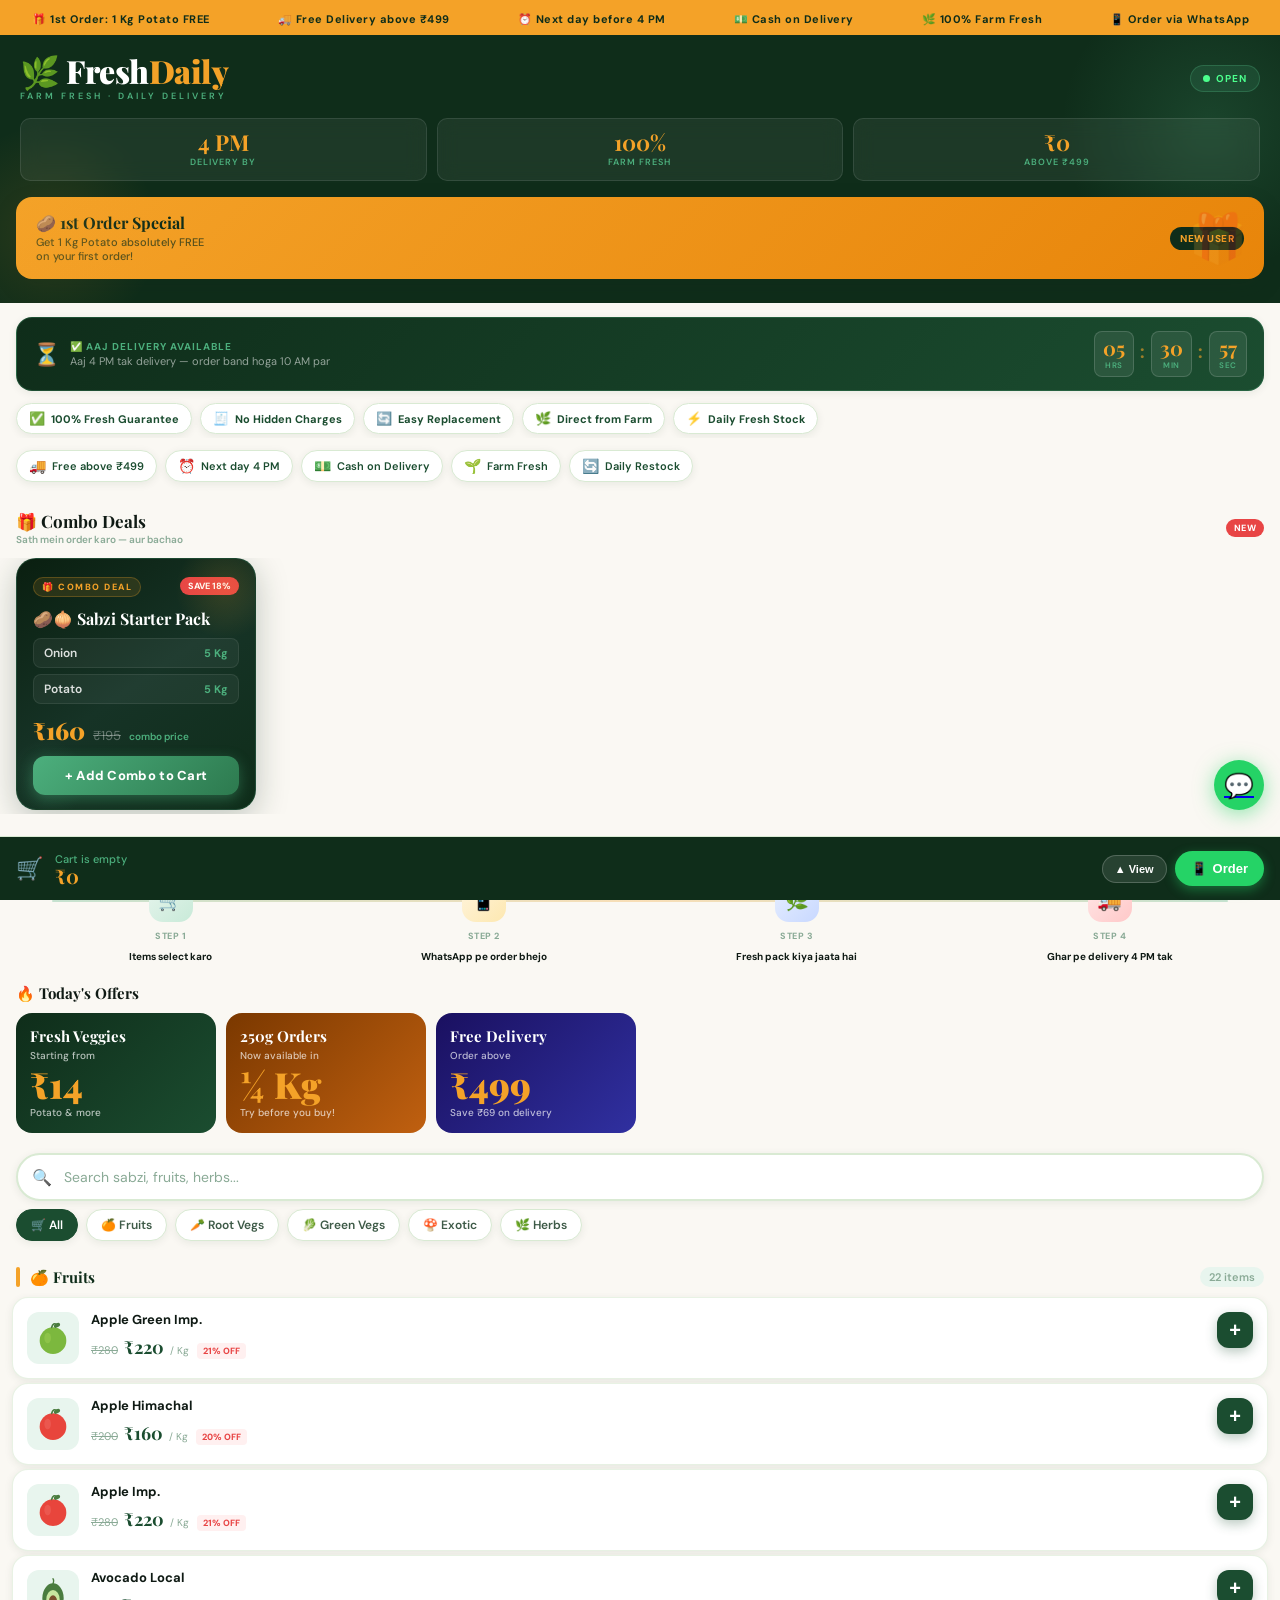
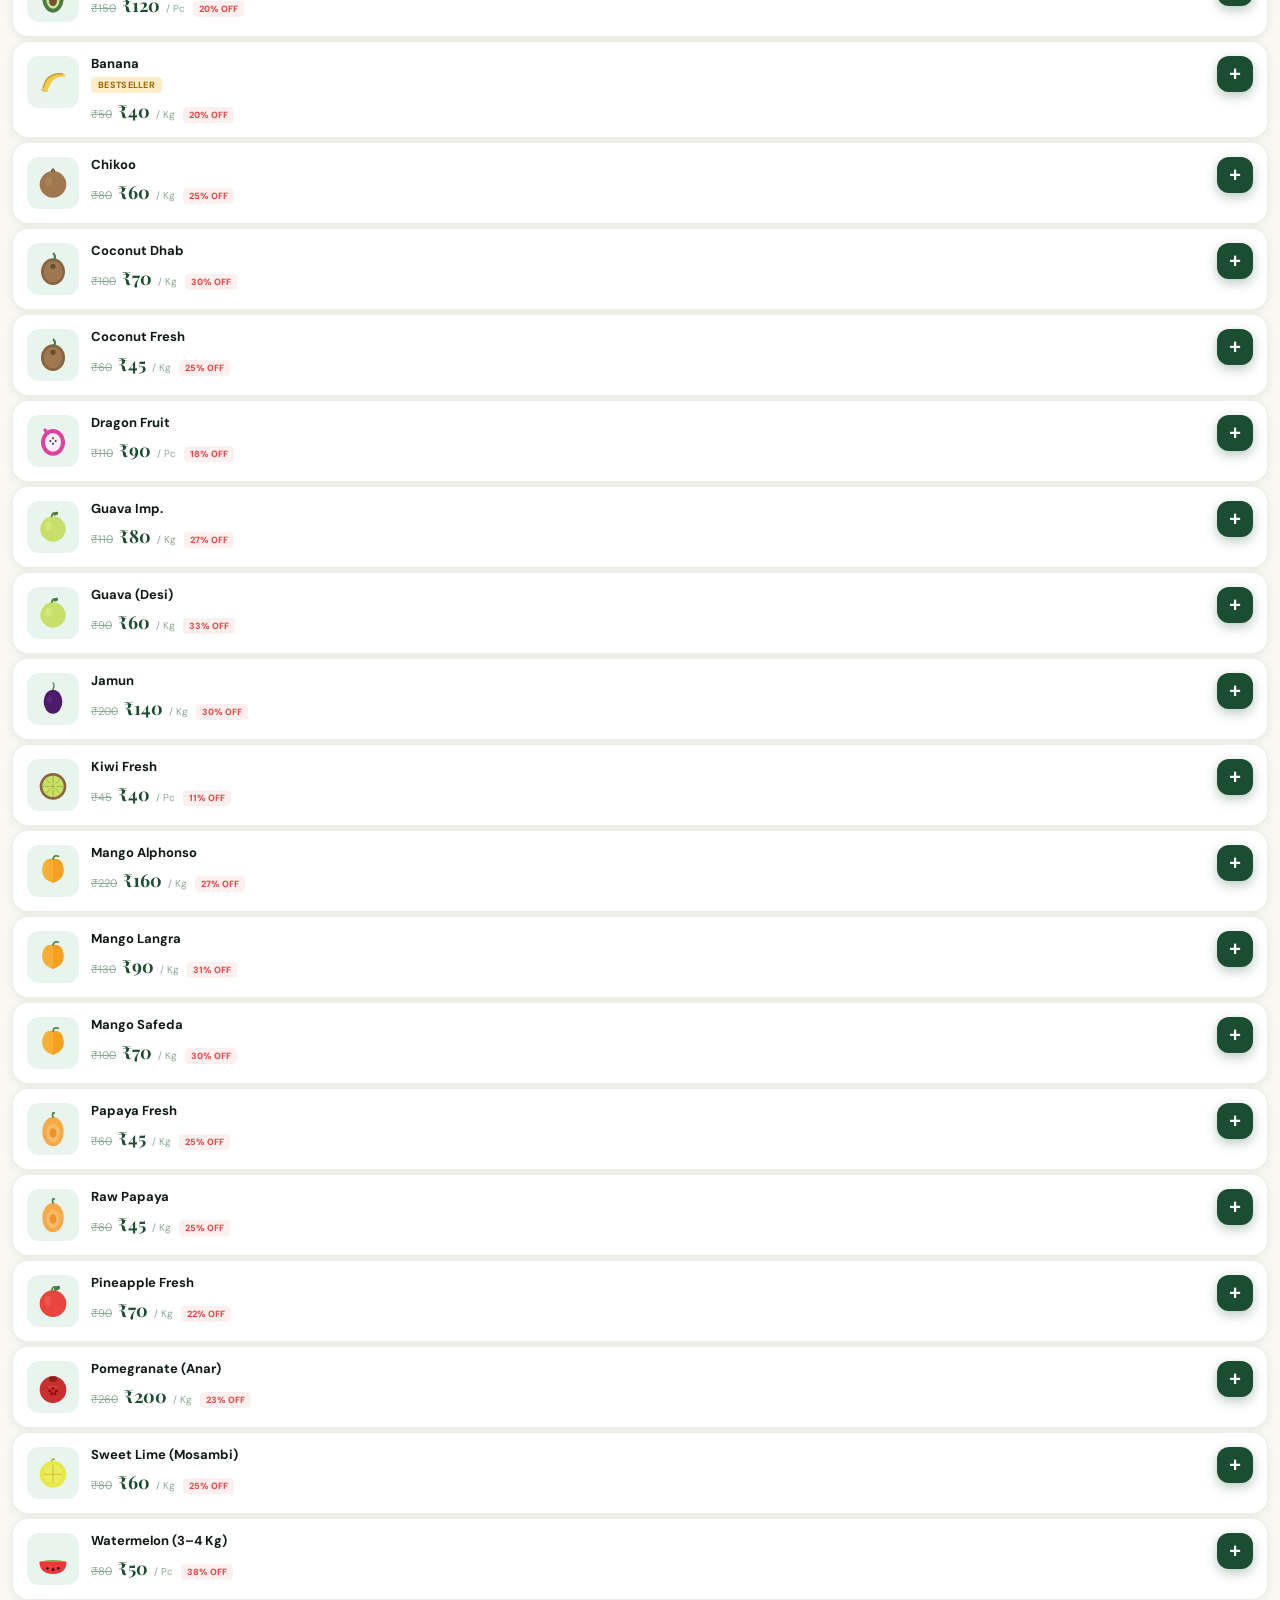
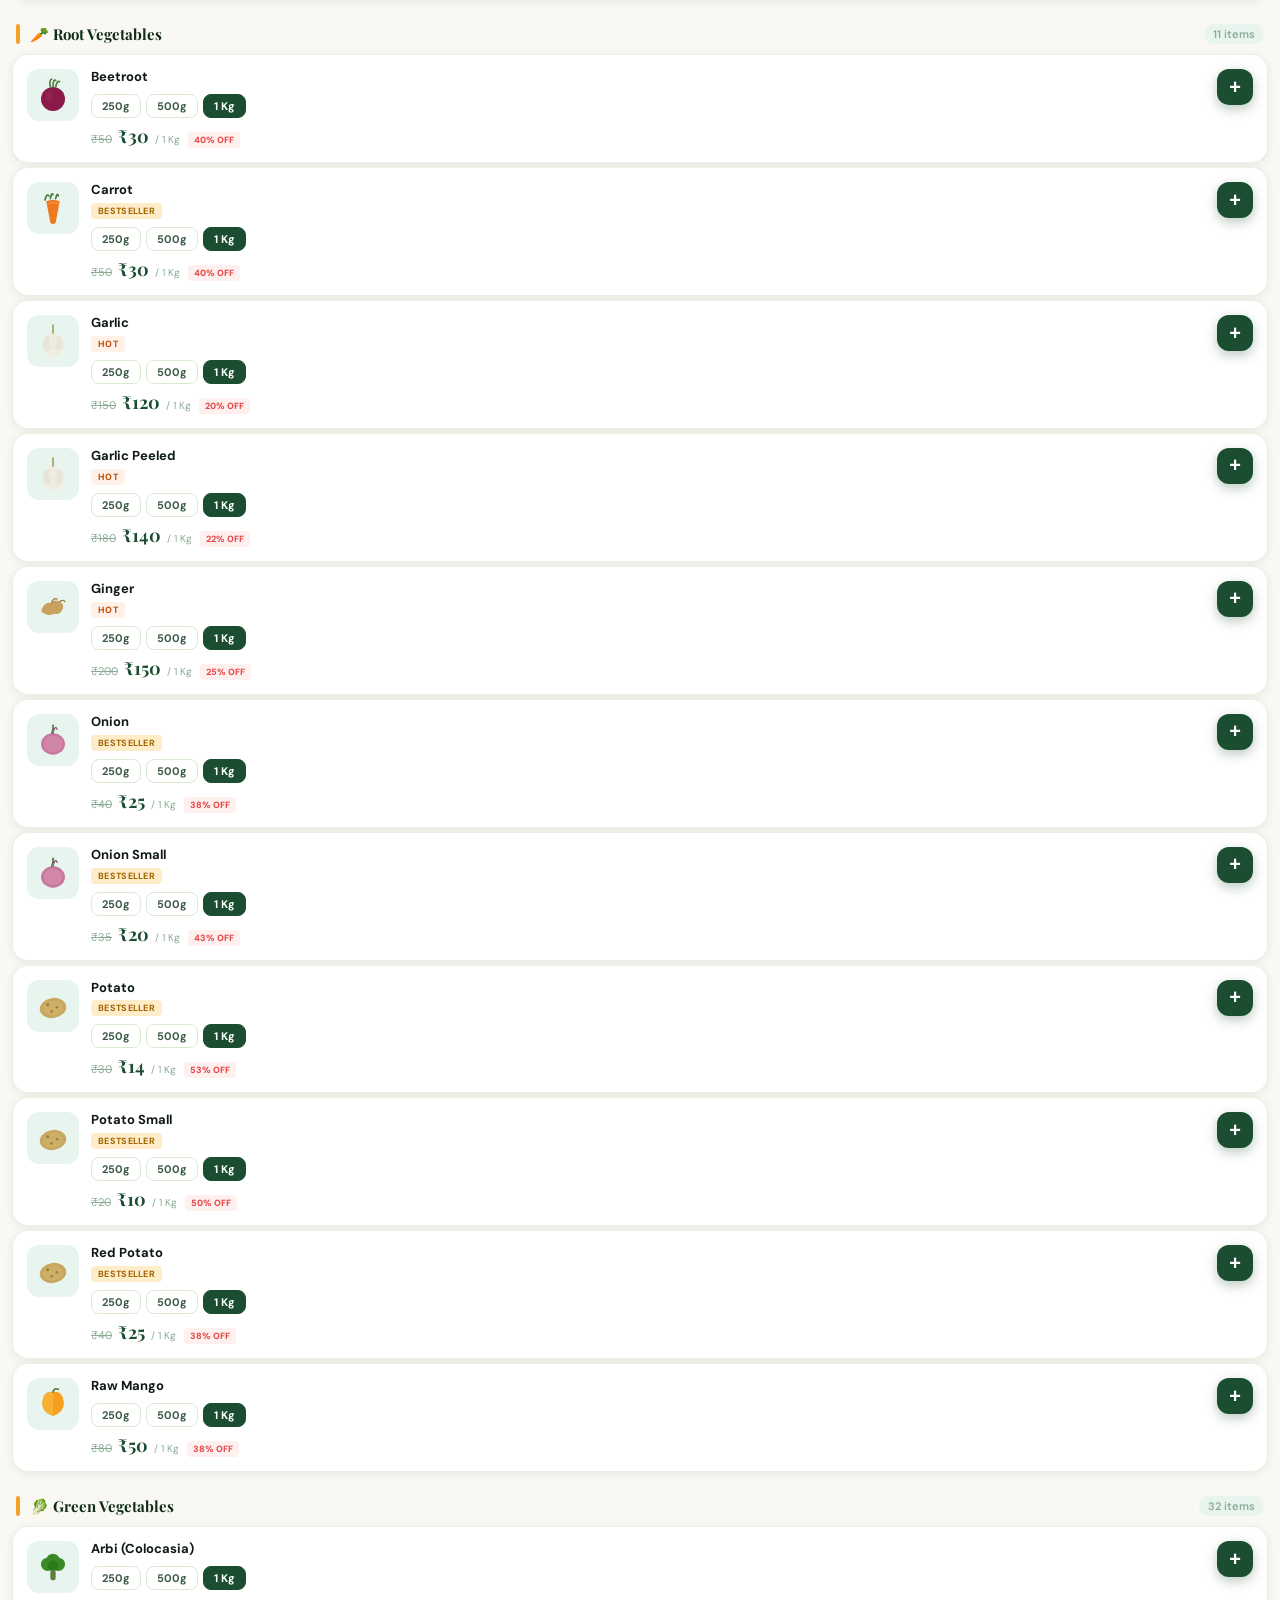
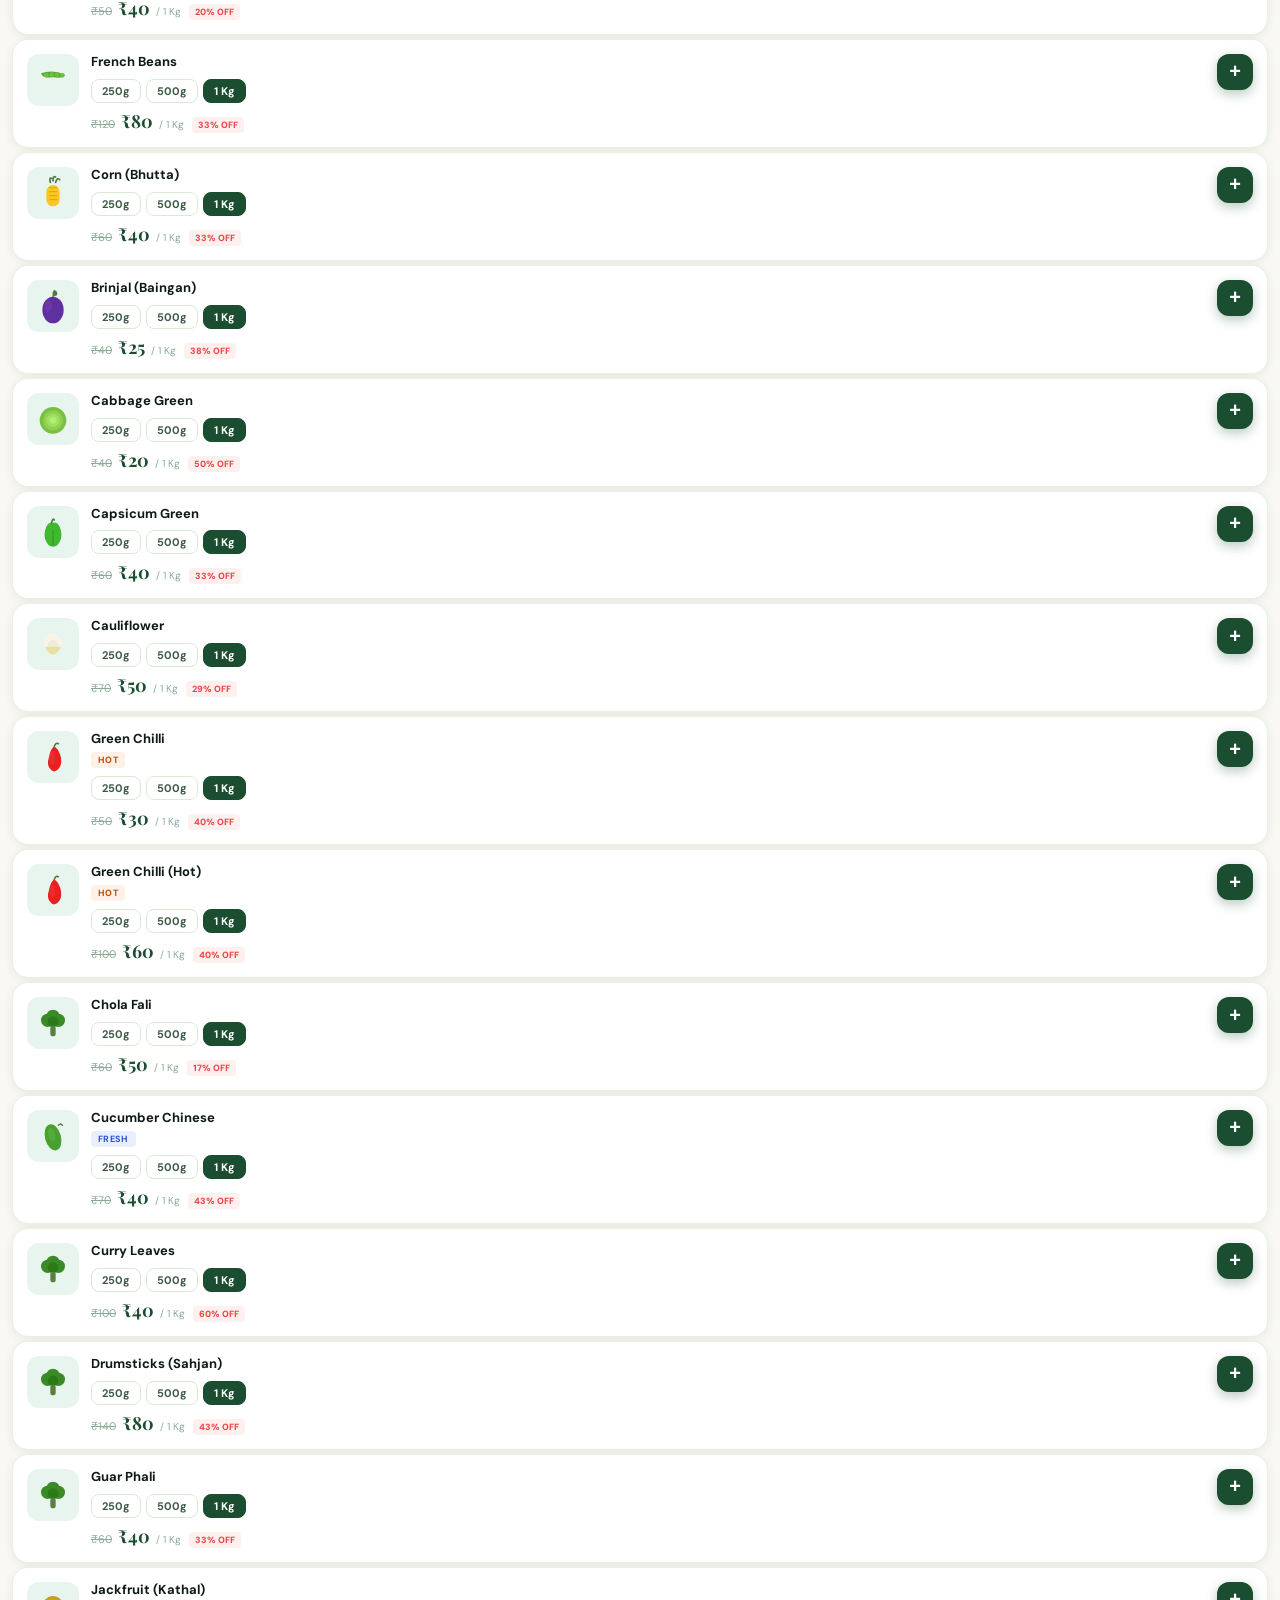
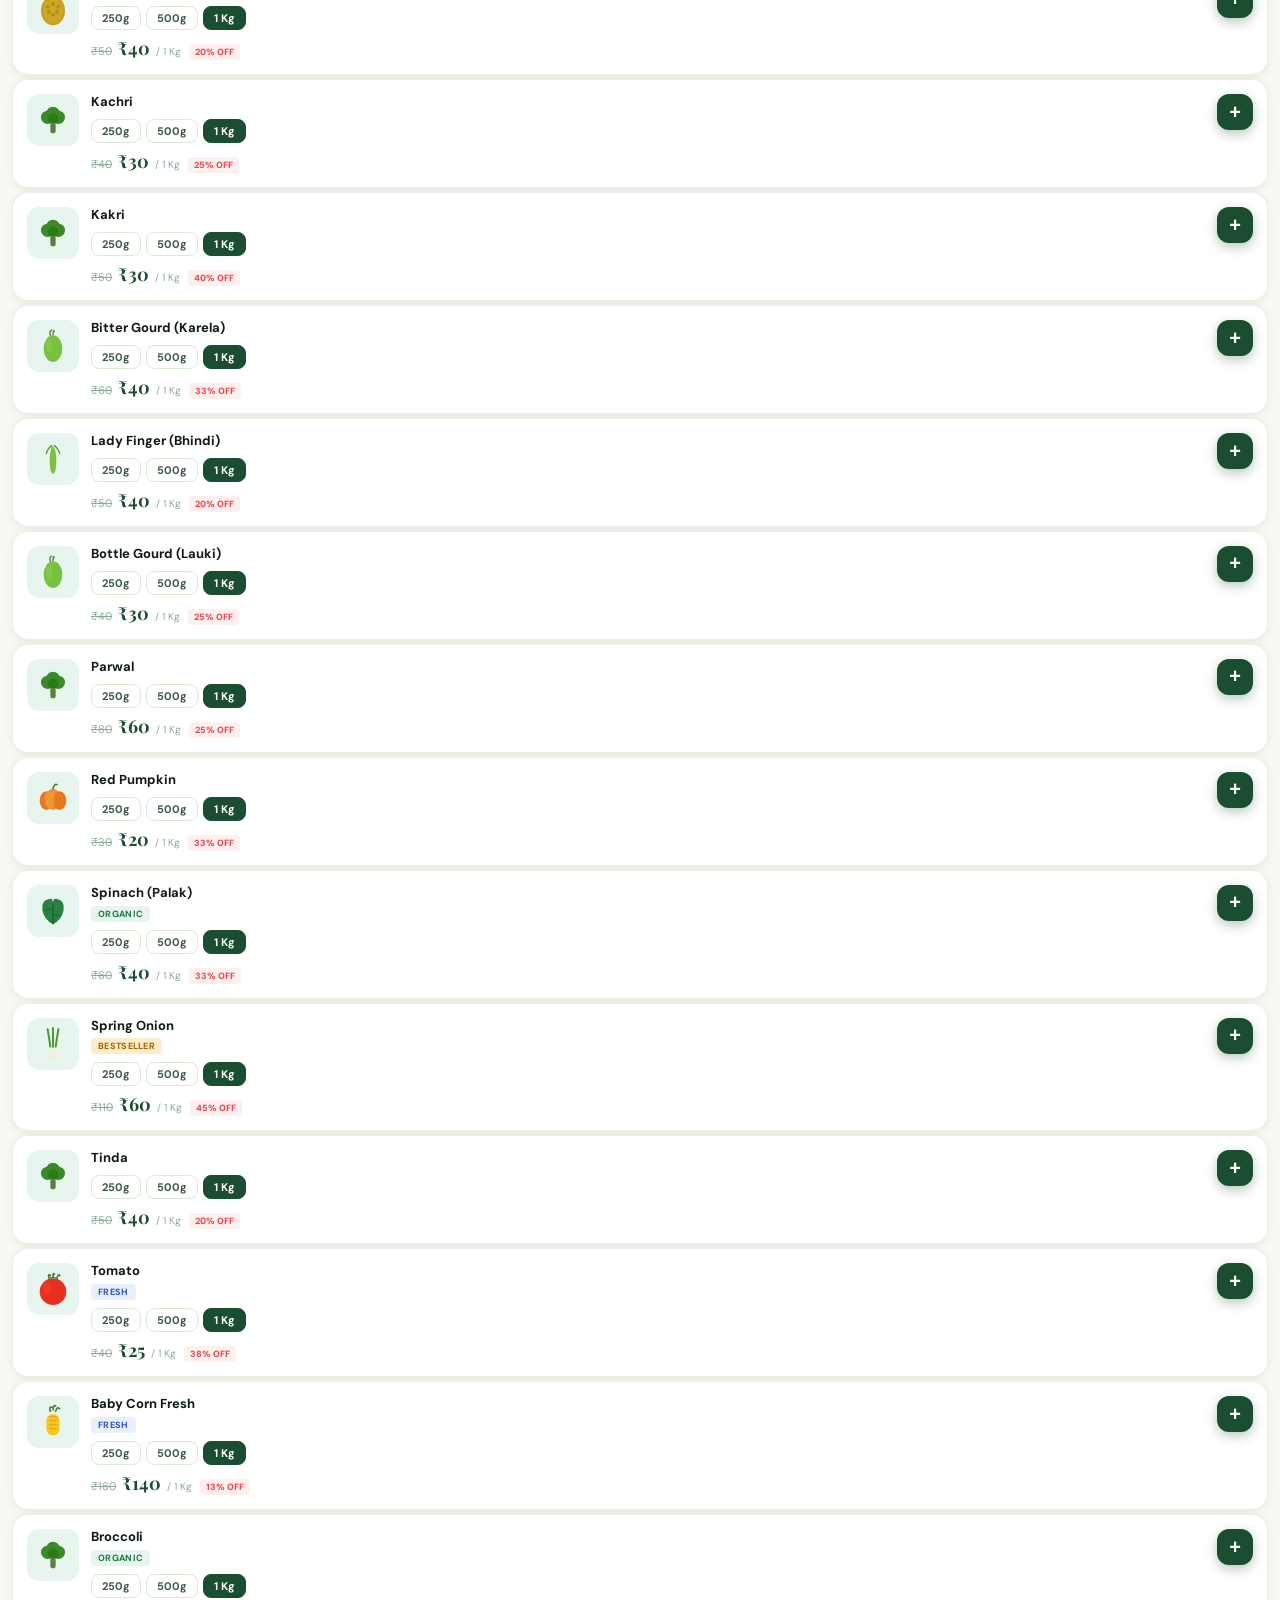
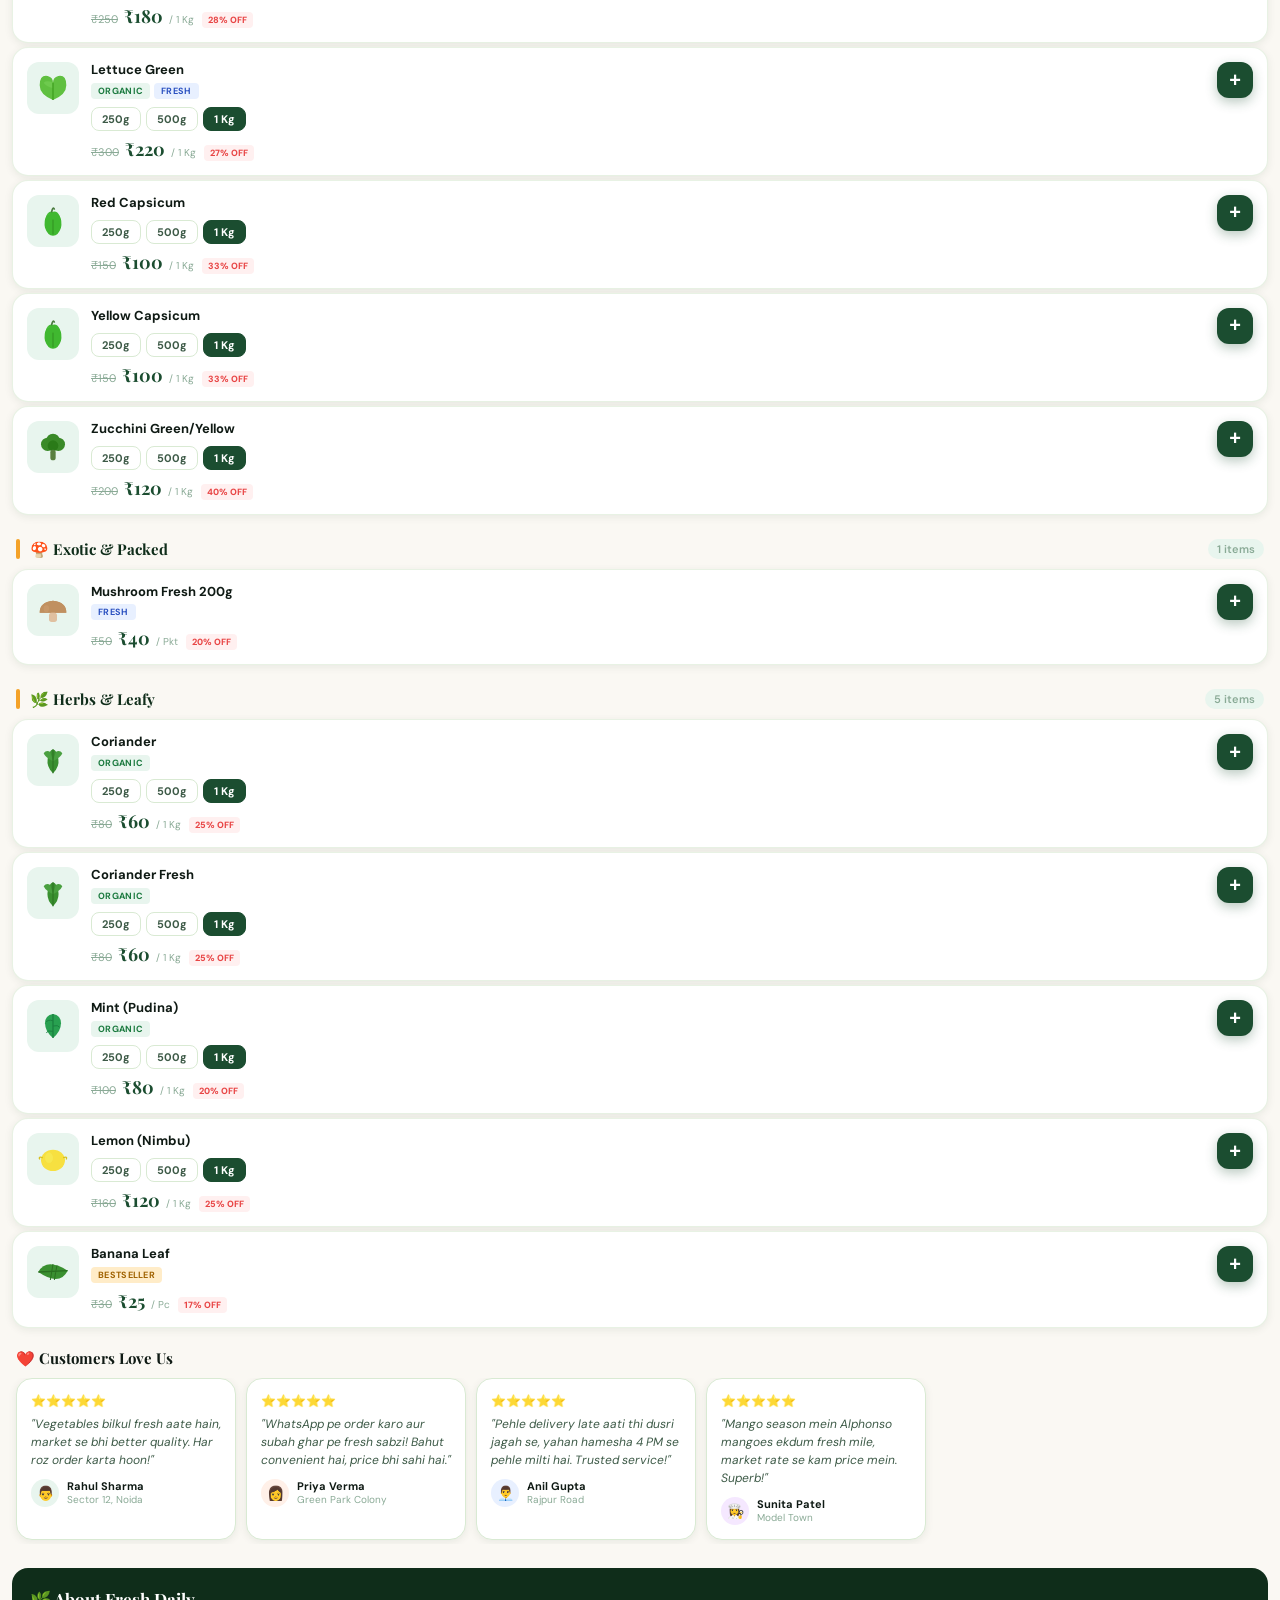
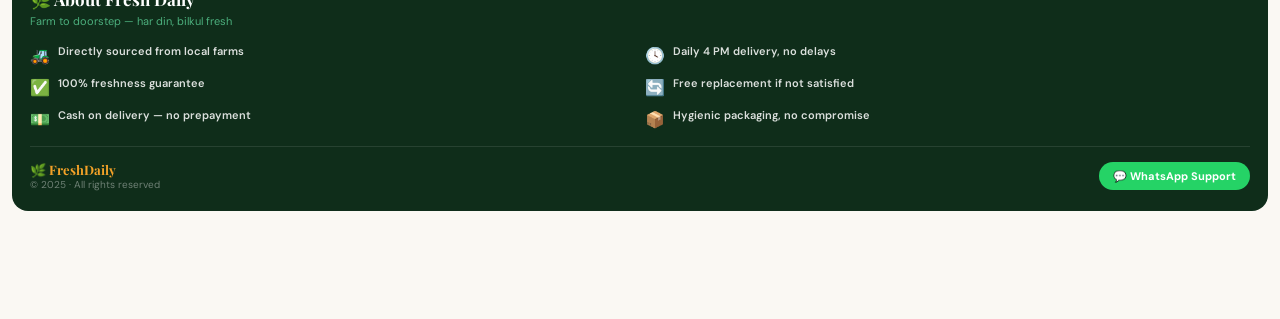
==== commit 94d53017: "Page update" ====
--- a/index.html
+++ b/index.html
@@ -894,6 +894,623 @@
   transform: translateX(-50%) translateY(0);
 }
 
+/* ===== ORDER CUTOFF COUNTDOWN ===== */
+.cutoff-banner {
+  margin: 0 16px 4px;
+  background: linear-gradient(135deg, #0f2d1a 0%, #1b4d30 100%);
+  border-radius: var(--radius);
+  padding: 13px 16px;
+  display: flex;
+  align-items: center;
+  justify-content: space-between;
+  border: 1px solid rgba(76,175,125,0.25);
+  box-shadow: var(--shadow-sm);
+}
+.cutoff-left { display: flex; align-items: center; gap: 10px; }
+.cutoff-icon { font-size: 22px; }
+.cutoff-label {
+  font-size: 10px;
+  font-weight: 700;
+  color: var(--green-light);
+  letter-spacing: 1px;
+  text-transform: uppercase;
+}
+.cutoff-sub {
+  font-size: 11px;
+  color: rgba(255,255,255,0.55);
+  margin-top: 1px;
+}
+.cutoff-timer {
+  display: flex;
+  gap: 6px;
+  align-items: center;
+}
+.ct-box {
+  background: rgba(255,255,255,0.08);
+  border: 1px solid rgba(255,255,255,0.15);
+  border-radius: 8px;
+  padding: 6px 8px;
+  text-align: center;
+  min-width: 38px;
+}
+.ct-num {
+  font-family: 'Playfair Display', serif;
+  font-size: 20px;
+  font-weight: 700;
+  color: var(--amber);
+  line-height: 1;
+}
+.ct-lbl {
+  font-size: 8px;
+  font-weight: 600;
+  color: var(--green-light);
+  letter-spacing: 0.5px;
+  text-transform: uppercase;
+  margin-top: 2px;
+}
+.ct-sep {
+  font-size: 18px;
+  font-weight: 700;
+  color: var(--amber);
+  opacity: 0.6;
+  margin-bottom: 4px;
+}
+.cutoff-closed {
+  background: linear-gradient(135deg, #2d0a0a 0%, #4d1b1b 100%);
+  border-color: rgba(232,69,69,0.3);
+}
+.cutoff-closed .cutoff-label { color: #ff8080; }
+.cutoff-closed .ct-num { color: #ff6060; }
+
+/* ===== TRUST STRIP ===== */
+.trust-strip {
+  display: flex;
+  gap: 8px;
+  padding: 8px 16px 4px;
+  overflow-x: auto;
+  scrollbar-width: none;
+}
+.trust-strip::-webkit-scrollbar { display: none; }
+.trust-chip {
+  display: flex;
+  align-items: center;
+  gap: 6px;
+  background: var(--white);
+  border: 1.5px solid var(--border);
+  border-radius: 20px;
+  padding: 6px 12px;
+  white-space: nowrap;
+  flex-shrink: 0;
+  box-shadow: var(--shadow-sm);
+}
+.trust-chip .ticon { font-size: 13px; }
+.trust-chip .ttext { font-size: 11px; font-weight: 700; color: var(--green-mid); }
+
+/* ===== TESTIMONIALS ===== */
+.testimonials-section {
+  padding: 16px 0 8px;
+}
+.test-title {
+  font-family: 'Playfair Display', serif;
+  font-size: 15px;
+  font-weight: 700;
+  color: var(--text-dark);
+  padding: 0 16px 10px;
+}
+.test-scroll {
+  display: flex;
+  gap: 10px;
+  padding: 0 16px 4px;
+  overflow-x: auto;
+  scrollbar-width: none;
+}
+.test-scroll::-webkit-scrollbar { display: none; }
+.test-card {
+  flex-shrink: 0;
+  width: 220px;
+  background: var(--white);
+  border: 1.5px solid var(--border);
+  border-radius: var(--radius);
+  padding: 14px;
+  box-shadow: var(--shadow-sm);
+}
+.test-stars { font-size: 12px; margin-bottom: 6px; }
+.test-text {
+  font-size: 12px;
+  color: var(--text-mid);
+  line-height: 1.5;
+  font-style: italic;
+}
+.test-author {
+  display: flex;
+  align-items: center;
+  gap: 8px;
+  margin-top: 10px;
+}
+.test-avatar {
+  width: 28px; height: 28px;
+  border-radius: 50%;
+  display: flex;
+  align-items: center;
+  justify-content: center;
+  font-size: 14px;
+  flex-shrink: 0;
+}
+.test-name {
+  font-size: 11px;
+  font-weight: 700;
+  color: var(--text-dark);
+}
+.test-loc {
+  font-size: 10px;
+  color: var(--text-muted);
+}
+
+/* ===== TRUST FOOTER ===== */
+.trust-footer {
+  margin: 16px 12px 8px;
+  background: var(--green-deep);
+  border-radius: var(--radius);
+  padding: 20px 18px;
+  color: var(--white);
+}
+.tf-title {
+  font-family: 'Playfair Display', serif;
+  font-size: 17px;
+  font-weight: 700;
+  color: var(--white);
+  margin-bottom: 4px;
+}
+.tf-sub {
+  font-size: 11px;
+  color: var(--green-light);
+  margin-bottom: 16px;
+}
+.tf-grid {
+  display: grid;
+  grid-template-columns: 1fr 1fr;
+  gap: 10px;
+  margin-bottom: 16px;
+}
+.tf-item {
+  display: flex;
+  align-items: flex-start;
+  gap: 8px;
+}
+.tf-icon { font-size: 16px; flex-shrink: 0; margin-top: 1px; }
+.tf-text { font-size: 11px; font-weight: 600; color: rgba(255,255,255,0.85); line-height: 1.4; }
+.tf-divider {
+  height: 1px;
+  background: rgba(255,255,255,0.1);
+  margin: 14px 0;
+}
+.tf-bottom {
+  display: flex;
+  align-items: center;
+  justify-content: space-between;
+  flex-wrap: wrap;
+  gap: 8px;
+}
+.tf-brand {
+  font-family: 'Playfair Display', serif;
+  font-size: 13px;
+  font-weight: 700;
+  color: var(--amber);
+}
+.tf-copy {
+  font-size: 10px;
+  color: rgba(255,255,255,0.4);
+}
+.tf-wa-link {
+  display: flex;
+  align-items: center;
+  gap: 6px;
+  background: #25d366;
+  color: white;
+  border: none;
+  padding: 7px 14px;
+  border-radius: 20px;
+  font-size: 11px;
+  font-weight: 700;
+  cursor: pointer;
+  text-decoration: none;
+  font-family: 'DM Sans', sans-serif;
+}
+
+/* ===== COMBO DEALS ===== */
+.combo-section { padding: 16px 0 8px; }
+
+.combo-section-head {
+  display: flex;
+  align-items: center;
+  justify-content: space-between;
+  padding: 0 16px 12px;
+}
+.combo-section-head .cs-title {
+  font-family: 'Playfair Display', serif;
+  font-size: 17px;
+  font-weight: 700;
+  color: var(--text-dark);
+}
+.combo-section-head .cs-sub {
+  font-size: 10px;
+  font-weight: 600;
+  color: var(--text-muted);
+  margin-top: 1px;
+}
+.combo-badge-new {
+  background: var(--red);
+  color: white;
+  font-size: 9px;
+  font-weight: 800;
+  padding: 3px 8px;
+  border-radius: 20px;
+  letter-spacing: 0.5px;
+}
+
+.combo-scroll {
+  display: flex;
+  gap: 12px;
+  padding: 0 16px 4px;
+  overflow-x: auto;
+  scrollbar-width: none;
+}
+.combo-scroll::-webkit-scrollbar { display: none; }
+
+.combo-card {
+  flex-shrink: 0;
+  width: 240px;
+  border-radius: 20px;
+  padding: 18px 16px 14px;
+  position: relative;
+  overflow: hidden;
+  background: linear-gradient(145deg, #0a1f10 0%, #163326 50%, #0f2d1a 100%);
+  border: 1px solid rgba(76,175,125,0.2);
+  box-shadow: 0 8px 32px rgba(15,45,26,0.25);
+}
+
+/* Decorative orbs inside card */
+.combo-card::before {
+  content: '';
+  position: absolute;
+  top: -20px; right: -20px;
+  width: 100px; height: 100px;
+  background: radial-gradient(circle, rgba(244,162,40,0.15) 0%, transparent 70%);
+  border-radius: 50%;
+}
+.combo-card::after {
+  content: '';
+  position: absolute;
+  bottom: -10px; left: -10px;
+  width: 80px; height: 80px;
+  background: radial-gradient(circle, rgba(76,175,125,0.12) 0%, transparent 70%);
+  border-radius: 50%;
+}
+
+.combo-top {
+  display: flex;
+  align-items: flex-start;
+  justify-content: space-between;
+  margin-bottom: 12px;
+}
+.combo-label {
+  font-size: 9px;
+  font-weight: 800;
+  letter-spacing: 1.5px;
+  text-transform: uppercase;
+  color: var(--amber);
+  background: rgba(244,162,40,0.12);
+  border: 1px solid rgba(244,162,40,0.25);
+  padding: 3px 8px;
+  border-radius: 20px;
+}
+.combo-save-badge {
+  background: var(--red);
+  color: white;
+  font-size: 9px;
+  font-weight: 800;
+  padding: 3px 8px;
+  border-radius: 20px;
+}
+
+.combo-name {
+  font-family: 'Playfair Display', serif;
+  font-size: 16px;
+  font-weight: 700;
+  color: var(--white);
+  line-height: 1.2;
+  margin-bottom: 10px;
+  position: relative;
+  z-index: 1;
+}
+
+.combo-items-list {
+  display: flex;
+  flex-direction: column;
+  gap: 6px;
+  margin-bottom: 14px;
+  position: relative;
+  z-index: 1;
+}
+.combo-item-row {
+  display: flex;
+  align-items: center;
+  justify-content: space-between;
+  background: rgba(255,255,255,0.05);
+  border: 1px solid rgba(255,255,255,0.08);
+  border-radius: 8px;
+  padding: 6px 10px;
+}
+.combo-item-name {
+  font-size: 12px;
+  font-weight: 600;
+  color: rgba(255,255,255,0.85);
+}
+.combo-item-qty {
+  font-size: 11px;
+  font-weight: 700;
+  color: var(--green-light);
+}
+
+.combo-price-row {
+  display: flex;
+  align-items: baseline;
+  gap: 8px;
+  margin-bottom: 12px;
+  position: relative;
+  z-index: 1;
+}
+.combo-price-sp {
+  font-family: 'Playfair Display', serif;
+  font-size: 24px;
+  font-weight: 900;
+  color: var(--amber);
+  line-height: 1;
+}
+.combo-price-mrp {
+  font-size: 13px;
+  color: rgba(255,255,255,0.35);
+  text-decoration: line-through;
+}
+.combo-price-note {
+  font-size: 10px;
+  color: var(--green-light);
+  font-weight: 600;
+}
+
+.combo-add-btn {
+  width: 100%;
+  padding: 11px;
+  border-radius: 12px;
+  border: none;
+  background: linear-gradient(135deg, var(--green-light) 0%, var(--green-bright) 100%);
+  color: var(--white);
+  font-size: 13px;
+  font-weight: 800;
+  cursor: pointer;
+  font-family: 'DM Sans', sans-serif;
+  transition: all 0.2s;
+  position: relative;
+  z-index: 1;
+  box-shadow: 0 4px 14px rgba(76,175,125,0.4);
+  letter-spacing: 0.3px;
+}
+.combo-add-btn:active { transform: scale(0.97); }
+.combo-add-btn.added {
+  background: linear-gradient(135deg, #e84545 0%, #c02020 100%);
+  box-shadow: 0 4px 14px rgba(232,69,69,0.4);
+}
+
+/* ===== HOW IT WORKS ===== */
+.hiw-section {
+  padding: 20px 16px 8px;
+}
+.hiw-title {
+  font-family: 'Playfair Display', serif;
+  font-size: 17px;
+  font-weight: 700;
+  color: var(--text-dark);
+  margin-bottom: 14px;
+  text-align: center;
+}
+.hiw-steps {
+  display: flex;
+  align-items: flex-start;
+  justify-content: space-between;
+  gap: 4px;
+  position: relative;
+}
+.hiw-steps::before {
+  content: '';
+  position: absolute;
+  top: 22px;
+  left: 36px;
+  right: 36px;
+  height: 2px;
+  background: linear-gradient(90deg, var(--green-light), var(--amber), var(--green-light));
+  opacity: 0.3;
+  border-radius: 1px;
+}
+.hiw-step {
+  flex: 1;
+  display: flex;
+  flex-direction: column;
+  align-items: center;
+  text-align: center;
+  gap: 8px;
+}
+.hiw-icon-wrap {
+  width: 44px; height: 44px;
+  border-radius: 14px;
+  display: flex;
+  align-items: center;
+  justify-content: center;
+  font-size: 20px;
+  position: relative;
+  z-index: 1;
+}
+.hiw-step:nth-child(1) .hiw-icon-wrap { background: linear-gradient(135deg, #e8f5ee, #c8ead8); }
+.hiw-step:nth-child(2) .hiw-icon-wrap { background: linear-gradient(135deg, #fff5e0, #fde8b0); }
+.hiw-step:nth-child(3) .hiw-icon-wrap { background: linear-gradient(135deg, #e8f0ff, #c8d8ff); }
+.hiw-step:nth-child(4) .hiw-icon-wrap { background: linear-gradient(135deg, #ffe8e8, #ffc8c8); }
+.hiw-step-num {
+  font-size: 9px;
+  font-weight: 800;
+  color: var(--text-muted);
+  letter-spacing: 0.5px;
+}
+.hiw-step-text {
+  font-size: 10px;
+  font-weight: 700;
+  color: var(--text-dark);
+  line-height: 1.3;
+}
+
+/* ===== ORDER SUCCESS OVERLAY ===== */
+.order-success-overlay {
+  position: fixed;
+  inset: 0;
+  background: rgba(10,25,15,0.85);
+  backdrop-filter: blur(8px);
+  z-index: 999;
+  display: flex;
+  align-items: center;
+  justify-content: center;
+  opacity: 0;
+  pointer-events: none;
+  transition: opacity 0.4s ease;
+}
+.order-success-overlay.show {
+  opacity: 1;
+  pointer-events: all;
+}
+.order-success-card {
+  background: var(--white);
+  border-radius: 28px;
+  padding: 36px 28px;
+  text-align: center;
+  width: 300px;
+  transform: scale(0.8);
+  transition: transform 0.5s cubic-bezier(0.34,1.56,0.64,1);
+}
+.order-success-overlay.show .order-success-card {
+  transform: scale(1);
+}
+@keyframes successPop {
+  0%   { transform: scale(0); opacity: 0; }
+  60%  { transform: scale(1.2); }
+  100% { transform: scale(1); opacity: 1; }
+}
+@keyframes confettiDrop {
+  0%   { transform: translateY(-10px) rotate(0deg); opacity: 1; }
+  100% { transform: translateY(60px) rotate(360deg); opacity: 0; }
+}
+.success-emoji {
+  font-size: 64px;
+  display: block;
+  margin-bottom: 12px;
+  animation: successPop 0.6s cubic-bezier(0.34,1.56,0.64,1) both;
+}
+.success-title {
+  font-family: 'Playfair Display', serif;
+  font-size: 22px;
+  font-weight: 700;
+  color: var(--green-deep);
+  margin-bottom: 6px;
+}
+.success-sub {
+  font-size: 13px;
+  color: var(--text-mid);
+  line-height: 1.5;
+  margin-bottom: 8px;
+}
+.success-delivery-tag {
+  display: inline-flex;
+  align-items: center;
+  gap: 6px;
+  background: var(--green-pale);
+  border: 1.5px solid var(--border);
+  border-radius: 20px;
+  padding: 7px 16px;
+  font-size: 12px;
+  font-weight: 700;
+  color: var(--green-mid);
+  margin-bottom: 20px;
+}
+.success-close-btn {
+  width: 100%;
+  padding: 13px;
+  border-radius: 14px;
+  border: none;
+  background: var(--green-mid);
+  color: white;
+  font-size: 14px;
+  font-weight: 700;
+  cursor: pointer;
+  font-family: 'DM Sans', sans-serif;
+}
+.confetti-wrap {
+  position: absolute;
+  top: 0; left: 0; right: 0;
+  height: 100px;
+  overflow: hidden;
+  pointer-events: none;
+}
+.confetti-piece {
+  position: absolute;
+  top: 0;
+  font-size: 16px;
+  animation: confettiDrop 1.2s ease-out both;
+}
+
+/* ===== FLOATING WHATSAPP BUTTON ===== */
+.float-wa {
+  position: fixed;
+  bottom: 90px;
+  right: 16px;
+  z-index: 150;
+  display: flex;
+  flex-direction: column;
+  align-items: flex-end;
+  gap: 6px;
+}
+.float-wa-btn {
+  width: 50px; height: 50px;
+  background: #25d366;
+  border-radius: 50%;
+  display: flex;
+  align-items: center;
+  justify-content: center;
+  box-shadow: 0 4px 20px rgba(37,211,102,0.5);
+  cursor: pointer;
+  border: none;
+  font-size: 24px;
+  transition: all 0.2s;
+  animation: floatPulse 3s ease-in-out infinite;
+}
+.float-wa-btn:active { transform: scale(0.92); }
+@keyframes floatPulse {
+  0%, 100% { box-shadow: 0 4px 20px rgba(37,211,102,0.5); }
+  50% { box-shadow: 0 4px 30px rgba(37,211,102,0.8); }
+}
+.float-wa-tooltip {
+  background: var(--green-deep);
+  color: white;
+  font-size: 11px;
+  font-weight: 700;
+  padding: 6px 12px;
+  border-radius: 20px;
+  white-space: nowrap;
+  opacity: 0;
+  transform: translateX(10px);
+  transition: all 0.3s;
+  pointer-events: none;
+}
+.float-wa.show-tip .float-wa-tooltip {
+  opacity: 1;
+  transform: translateX(0);
+}
+
 /* ===== OFFERS CAROUSEL ===== */
 .offers-section {
   padding: 12px 0 4px;
@@ -1174,6 +1791,33 @@
   </div>
 </div>
 
+<!-- ORDER CUTOFF COUNTDOWN -->
+<div class="cutoff-banner" id="cutoffBanner" style="margin-top:14px;">
+  <div class="cutoff-left">
+    <div class="cutoff-icon">⏳</div>
+    <div>
+      <div class="cutoff-label" id="cutoffLabel">✅ Aaj Delivery Available</div>
+      <div class="cutoff-sub" id="cutoffSub">Aaj 4 PM tak delivery — order band hoga 10 AM par</div>
+    </div>
+  </div>
+  <div class="cutoff-timer">
+    <div class="ct-box"><div class="ct-num" id="ctH">--</div><div class="ct-lbl">HRS</div></div>
+    <div class="ct-sep">:</div>
+    <div class="ct-box"><div class="ct-num" id="ctM">--</div><div class="ct-lbl">MIN</div></div>
+    <div class="ct-sep">:</div>
+    <div class="ct-box"><div class="ct-num" id="ctS">--</div><div class="ct-lbl">SEC</div></div>
+  </div>
+</div>
+
+<!-- TRUST CHIPS -->
+<div class="trust-strip">
+  <div class="trust-chip"><span class="ticon">✅</span><span class="ttext">100% Fresh Guarantee</span></div>
+  <div class="trust-chip"><span class="ticon">🧾</span><span class="ttext">No Hidden Charges</span></div>
+  <div class="trust-chip"><span class="ticon">🔄</span><span class="ttext">Easy Replacement</span></div>
+  <div class="trust-chip"><span class="ticon">🌿</span><span class="ttext">Direct from Farm</span></div>
+  <div class="trust-chip"><span class="ticon">⚡</span><span class="ttext">Daily Fresh Stock</span></div>
+</div>
+
 <!-- DELIVERY CHIPS -->
 <div class="delivery-strip">
   <div class="dchip"><span class="icon">🚚</span><span class="text">Free above ₹499</span></div>
@@ -1181,6 +1825,47 @@
   <div class="dchip"><span class="icon">💵</span><span class="text">Cash on Delivery</span></div>
   <div class="dchip"><span class="icon">🌱</span><span class="text">Farm Fresh</span></div>
   <div class="dchip"><span class="icon">🔄</span><span class="text">Daily Restock</span></div>
+</div>
+
+<!-- COMBO DEALS SECTION -->
+<div class="combo-section">
+  <div class="combo-section-head">
+    <div>
+      <div class="cs-title">🎁 Combo Deals</div>
+      <div class="cs-sub">Sath mein order karo — aur bachao</div>
+    </div>
+    <span class="combo-badge-new">NEW</span>
+  </div>
+  <div class="combo-scroll" id="comboScroll">
+    <!-- Rendered by JS -->
+  </div>
+</div>
+
+<!-- HOW IT WORKS -->
+<div class="hiw-section">
+  <div class="hiw-title">🌿 Kaise Kaam Karta Hai?</div>
+  <div class="hiw-steps">
+    <div class="hiw-step">
+      <div class="hiw-icon-wrap">🛒</div>
+      <div class="hiw-step-num">STEP 1</div>
+      <div class="hiw-step-text">Items select karo</div>
+    </div>
+    <div class="hiw-step">
+      <div class="hiw-icon-wrap">📱</div>
+      <div class="hiw-step-num">STEP 2</div>
+      <div class="hiw-step-text">WhatsApp pe order bhejo</div>
+    </div>
+    <div class="hiw-step">
+      <div class="hiw-icon-wrap">🌿</div>
+      <div class="hiw-step-num">STEP 3</div>
+      <div class="hiw-step-text">Fresh pack kiya jaata hai</div>
+    </div>
+    <div class="hiw-step">
+      <div class="hiw-icon-wrap">🚚</div>
+      <div class="hiw-step-num">STEP 4</div>
+      <div class="hiw-step-text">Ghar pe delivery 4 PM tak</div>
+    </div>
+  </div>
 </div>
 
 <!-- OFFERS CAROUSEL -->
@@ -1228,6 +1913,69 @@
 
 <!-- ITEM LIST -->
 <div id="itemList"></div>
+
+<!-- TESTIMONIALS -->
+<div class="testimonials-section">
+  <div class="test-title">❤️ Customers Love Us</div>
+  <div class="test-scroll">
+    <div class="test-card">
+      <div class="test-stars">⭐⭐⭐⭐⭐</div>
+      <div class="test-text">"Vegetables bilkul fresh aate hain, market se bhi better quality. Har roz order karta hoon!"</div>
+      <div class="test-author">
+        <div class="test-avatar" style="background:#e8f5ee;">👨</div>
+        <div><div class="test-name">Rahul Sharma</div><div class="test-loc">Sector 12, Noida</div></div>
+      </div>
+    </div>
+    <div class="test-card">
+      <div class="test-stars">⭐⭐⭐⭐⭐</div>
+      <div class="test-text">"WhatsApp pe order karo aur subah ghar pe fresh sabzi! Bahut convenient hai, price bhi sahi hai."</div>
+      <div class="test-author">
+        <div class="test-avatar" style="background:#fff0e8;">👩</div>
+        <div><div class="test-name">Priya Verma</div><div class="test-loc">Green Park Colony</div></div>
+      </div>
+    </div>
+    <div class="test-card">
+      <div class="test-stars">⭐⭐⭐⭐⭐</div>
+      <div class="test-text">"Pehle delivery late aati thi dusri jagah se, yahan hamesha 4 PM se pehle milti hai. Trusted service!"</div>
+      <div class="test-author">
+        <div class="test-avatar" style="background:#e8f0ff;">👨‍💼</div>
+        <div><div class="test-name">Anil Gupta</div><div class="test-loc">Rajpur Road</div></div>
+      </div>
+    </div>
+    <div class="test-card">
+      <div class="test-stars">⭐⭐⭐⭐⭐</div>
+      <div class="test-text">"Mango season mein Alphonso mangoes ekdum fresh mile, market rate se kam price mein. Superb!"</div>
+      <div class="test-author">
+        <div class="test-avatar" style="background:#f5e8ff;">👩‍🍳</div>
+        <div><div class="test-name">Sunita Patel</div><div class="test-loc">Model Town</div></div>
+      </div>
+    </div>
+  </div>
+</div>
+
+<!-- TRUST FOOTER -->
+<div class="trust-footer">
+  <div class="tf-title">🌿 About Fresh Daily</div>
+  <div class="tf-sub">Farm to doorstep — har din, bilkul fresh</div>
+  <div class="tf-grid">
+    <div class="tf-item"><div class="tf-icon">🚜</div><div class="tf-text">Directly sourced from local farms</div></div>
+    <div class="tf-item"><div class="tf-icon">🕓</div><div class="tf-text">Daily 4 PM delivery, no delays</div></div>
+    <div class="tf-item"><div class="tf-icon">✅</div><div class="tf-text">100% freshness guarantee</div></div>
+    <div class="tf-item"><div class="tf-icon">🔄</div><div class="tf-text">Free replacement if not satisfied</div></div>
+    <div class="tf-item"><div class="tf-icon">💵</div><div class="tf-text">Cash on delivery — no prepayment</div></div>
+    <div class="tf-item"><div class="tf-icon">📦</div><div class="tf-text">Hygienic packaging, no compromise</div></div>
+  </div>
+  <div class="tf-divider"></div>
+  <div class="tf-bottom">
+    <div>
+      <div class="tf-brand">🌿 FreshDaily</div>
+      <div class="tf-copy">© 2025 · All rights reserved</div>
+    </div>
+    <a class="tf-wa-link" href="https://wa.me/918000344554" target="_blank" rel="noopener">
+      💬 WhatsApp Support
+    </a>
+  </div>
+</div>
 
 <div class="bottom-spacer"></div>
 
@@ -1431,6 +2179,7 @@
 let activeFilter = 'all';
 let drawerOpen = false;
 let isFullRender = true;
+let comboDiscount = 0; // Total discount applied from active combos
 
 function hasWeightOpts(item) {
   return WEIGHT_CATS.includes(item.cat) && item.uom === "Kg";
@@ -1441,10 +2190,69 @@
 }
 
 function calcPrice(sp, mult) { return Math.round(sp * mult); }
+
+// Max quantity per item (in units — Kg for weight items, Pc for piece items)
+const MAX_QTY = {
+  // Fruits — default 10 Kg/Pc, exceptions below
+  "Jamun":           3,   // 3 Kg
+  "Kiwi Fresh":      10,  // 10 Pc (pieces)
+  // Root Vegetables — default 10 Kg, exceptions:
+  "Ginger":          5,   // 5 Kg
+  // Herbs & Leafy — default 10 Kg, exceptions:
+  "Lemon (Nimbu)":   4,   // 4 Kg
+};
+
+const CAT_MAX = {
+  "🍊 Fruits":          10,
+  "🥕 Root Vegetables": 10,
+  "🥬 Green Vegetables": 10,
+  "🌿 Herbs & Leafy":   10,
+};
+
+function getMaxQty(it, wIdx) {
+  // Item-specific limit first
+  for (let key in MAX_QTY) {
+    if (it.name.toLowerCase().includes(key.toLowerCase())) return MAX_QTY[key];
+  }
+  // Category default
+  if (CAT_MAX[it.cat]) return CAT_MAX[it.cat];
+  return 99; // No limit for exotic/packed
+}
+
+// Returns total Kg already in cart for this item across ALL weight tabs
+function getItemTotalKg(idx) {
+  let totalKg = 0;
+  WEIGHT_OPTIONS.forEach((w, wi) => {
+    const k = getCartKey(idx, wi);
+    if (cart[k]) totalKg += cart[k] * w.mult;
+  });
+  return totalKg;
+}
 
 function changeQty(idx, delta, wIdx) {
   const key = getCartKey(idx, wIdx);
   const prev = cart[key] || 0;
+  const it = items[idx];
+  const useWeight = hasWeightOpts(it);
+  const maxQty = getMaxQty(it, wIdx);
+
+  if (delta > 0 && useWeight) {
+    // Combined check: current total Kg across all tabs + this addition
+    const wMult = WEIGHT_OPTIONS[wIdx].mult;
+    const currentTotalKg = getItemTotalKg(idx);
+    if (currentTotalKg + wMult > maxQty + 0.001) {
+      const remaining = +(maxQty - currentTotalKg).toFixed(2);
+      showToast('⚠️ Max limit ' + maxQty + ' Kg — sirf ' + (remaining > 0 ? remaining + ' Kg' : '0 Kg') + ' bacha');
+      return;
+    }
+  } else if (delta > 0 && !useWeight) {
+    const newQty = prev + delta;
+    if (newQty > maxQty) {
+      showToast('⚠️ Max limit: ' + maxQty + (it.uom === 'Pc' ? ' Pcs' : ' Kg'));
+      return;
+    }
+  }
+
   cart[key] = Math.max(0, prev + delta);
   if (cart[key] === 0) delete cart[key];
   const isFirstAdd = (delta > 0 && prev === 0);
@@ -1551,6 +2359,16 @@
   if (drawerOpen) toggleDrawer();
 }
 
+function calcComboDiscount() {
+  let discount = 0;
+  COMBOS.forEach(combo => {
+    if (isComboInCart(combo)) {
+      discount += combo.mrpTotal - combo.comboPrice;
+    }
+  });
+  return discount;
+}
+
 function getCartTotals() {
   let count = 0, total = 0, mrpTotal = 0;
   for (let key in cart) {
@@ -1564,6 +2382,8 @@
     mrpTotal += qty * calcPrice(it.mrp, mult);
     count += qty;
   }
+  const comboDis = calcComboDiscount();
+  total = Math.max(0, total - comboDis);
   return { count, total, mrpTotal, savings: mrpTotal - total };
 }
 
@@ -1624,9 +2444,12 @@
   document.getElementById('freeDeliveryBar').innerHTML = fdb;
 
   // Bill summary
+  const comboDis = calcComboDiscount();
+  const itemSavings = mrpTotal - (total + comboDis); // savings from sp vs mrp
   const bs = `<div class="bill-summary">
     <div class="bill-row"><span>Item Total (MRP)</span><span>₹${mrpTotal}</span></div>
-    <div class="bill-row savings"><span>💚 You Save</span><span>-₹${savings}</span></div>
+    ${itemSavings > 0 ? `<div class="bill-row savings"><span>💚 Item Discount</span><span>-₹${itemSavings}</span></div>` : ''}
+    ${comboDis > 0 ? `<div class="bill-row savings"><span>🎁 Combo Discount</span><span>-₹${comboDis}</span></div>` : ''}
     <div class="bill-row"><span>Delivery Charge</span><span>${delivery === 0 ? '<span style="color:#1b7a3f;font-weight:800">FREE</span>' : '₹' + delivery}</span></div>
     <div class="bill-row total"><span>Grand Total</span><span>₹${grandTotal}</span></div>
   </div>`;
@@ -1855,7 +2678,237 @@
   msg += "━━━━━━━━━━━━━━━━━━\n";
   msg += "⏰ Kal subah 4 PM se pehle deliver karein.\n💵 Payment: Cash on Delivery.";
   openWhatsApp('https://wa.me/' + WA_NUMBER + '?text=' + encodeURIComponent(msg));
-}
+  setTimeout(showSuccessOverlay, 800);
+}
+
+// ===== COMBO DEALS =====
+// ✅ Sirf yahan naye combos add karo — baaki sab automatic
+const COMBOS = [
+  {
+    id: 'combo1',
+    name: 'Sabzi Starter Pack',
+    emoji: '🥔🧅',
+    items: [
+      { name: 'Onion',  kg: 5 },
+      { name: 'Potato', kg: 5 },
+    ],
+    comboPrice: 160,   // Special combo price
+    mrpTotal:   195,   // Original total
+  },
+  // Add more combos below like this:
+  // {
+  //   id: 'combo2',
+  //   name: 'Green Basket',
+  //   emoji: '🥬🍅',
+  //   items: [
+  //     { name: 'Tomato', kg: 2 },
+  //     { name: 'Spinach', kg: 1 },
+  //   ],
+  //   comboPrice: 80,
+  //   mrpTotal: 110,
+  // },
+];
+
+function isComboInCart(combo) {
+  return combo.items.every(ci => {
+    const idx = items.findIndex(it => it.name.toLowerCase().includes(ci.name.toLowerCase()));
+    if (idx === -1) return false;
+    const it = items[idx];
+    const useWeight = hasWeightOpts(it);
+    if (useWeight) {
+      const totalKg = getItemTotalKg(idx);
+      return totalKg >= ci.kg - 0.001;
+    } else {
+      const key = getCartKey(idx);
+      return (cart[key] || 0) >= ci.kg;
+    }
+  });
+}
+
+function addComboToCart(comboId) {
+  const combo = COMBOS.find(c => c.id === comboId);
+  if (!combo) return;
+
+  const alreadyIn = isComboInCart(combo);
+  if (alreadyIn) {
+    // Remove combo items
+    combo.items.forEach(ci => {
+      const idx = items.findIndex(it => it.name.toLowerCase().includes(ci.name.toLowerCase()));
+      if (idx === -1) return;
+      const it = items[idx];
+      const useWeight = hasWeightOpts(it);
+      if (useWeight) {
+        WEIGHT_OPTIONS.forEach((w, wi) => { delete cart[getCartKey(idx, wi)]; });
+      } else {
+        delete cart[getCartKey(idx)];
+      }
+    });
+    showToast('🗑️ Combo cart se hataya');
+  } else {
+    // Add combo items — use 1Kg tab (wIdx=2) for weight items
+    let blocked = false;
+    combo.items.forEach(ci => {
+      if (blocked) return;
+      const idx = items.findIndex(it => it.name.toLowerCase().includes(ci.name.toLowerCase()));
+      if (idx === -1) { showToast('⚠️ Item not found: ' + ci.name); blocked = true; return; }
+      const it = items[idx];
+      const useWeight = hasWeightOpts(it);
+      const maxKg = getMaxQty(it);
+
+      if (useWeight) {
+        // Clear any existing qty for this item first, then set 1Kg tab × ci.kg
+        WEIGHT_OPTIONS.forEach((w, wi) => { delete cart[getCartKey(idx, wi)]; });
+        if (ci.kg > maxKg) { showToast('⚠️ ' + it.name + ' max limit ' + maxKg + ' Kg'); blocked = true; return; }
+        const wIdx = 2; // 1 Kg tab
+        cart[getCartKey(idx, wIdx)] = ci.kg; // ci.kg units of 1Kg = ci.kg Kg
+      } else {
+        if (ci.kg > getMaxQty(it)) { showToast('⚠️ ' + it.name + ' max limit exceeded'); blocked = true; return; }
+        cart[getCartKey(idx)] = ci.kg;
+      }
+    });
+    if (!blocked) showToast('🎁 Combo cart mein add hua!');
+  }
+
+  updateCart();
+  renderCombos();
+  isFullRender = true;
+  renderItems();
+  isFullRender = false;
+}
+
+function renderCombos() {
+  const container = document.getElementById('comboScroll');
+  if (!container) return;
+
+  container.innerHTML = COMBOS.map(combo => {
+    const inCart = isComboInCart(combo);
+    const saving = combo.mrpTotal - combo.comboPrice;
+    const savePct = Math.round(saving / combo.mrpTotal * 100);
+
+    const itemsHTML = combo.items.map(ci =>
+      `<div class="combo-item-row">
+        <span class="combo-item-name">${ci.name}</span>
+        <span class="combo-item-qty">${ci.kg} Kg</span>
+      </div>`
+    ).join('');
+
+    return `<div class="combo-card">
+      <div class="combo-top">
+        <span class="combo-label">🎁 Combo Deal</span>
+        <span class="combo-save-badge">SAVE ${savePct}%</span>
+      </div>
+      <div class="combo-name">${combo.emoji} ${combo.name}</div>
+      <div class="combo-items-list">${itemsHTML}</div>
+      <div class="combo-price-row">
+        <span class="combo-price-sp">₹${combo.comboPrice}</span>
+        <span class="combo-price-mrp">₹${combo.mrpTotal}</span>
+        <span class="combo-price-note">combo price</span>
+      </div>
+      <button class="combo-add-btn ${inCart ? 'added' : ''}" onclick="addComboToCart('${combo.id}')">
+        ${inCart ? '✓ Cart Mein Hai — Hatao' : '+ Add Combo to Cart'}
+      </button>
+    </div>`;
+  }).join('');
+}
+
+// ===== ORDER SUCCESS OVERLAY =====
+function showSuccessOverlay() {
+  // Set delivery text based on time
+  const now = new Date();
+  const ist = new Date(now.getTime() + (now.getTimezoneOffset() * 60000) + (5.5 * 60 * 60 * 1000));
+  const deliveryText = ist.getHours() < 10
+    ? 'Aaj 4 PM tak delivery expected'
+    : 'Kal 4 PM tak delivery expected';
+  document.getElementById('successDeliveryText').textContent = deliveryText;
+
+  // Confetti
+  const wrap = document.getElementById('confettiWrap');
+  wrap.innerHTML = '';
+  ['🎉','🌿','✨','🎊','💚','⭐','🎁'].forEach((em, i) => {
+    const el = document.createElement('span');
+    el.className = 'confetti-piece';
+    el.textContent = em;
+    el.style.left = (10 + i * 13) + '%';
+    el.style.animationDelay = (i * 0.1) + 's';
+    wrap.appendChild(el);
+  });
+
+  document.getElementById('orderSuccessOverlay').classList.add('show');
+}
+
+function closeSuccessOverlay() {
+  document.getElementById('orderSuccessOverlay').classList.remove('show');
+}
+
+// ===== FLOATING WA BUTTON =====
+setTimeout(() => {
+  const floatWa = document.getElementById('floatWa');
+  if (floatWa) {
+    floatWa.classList.add('show-tip');
+    setTimeout(() => floatWa.classList.remove('show-tip'), 3500);
+  }
+}, 4000);
+
+// ===== ORDER CUTOFF COUNTDOWN =====
+// Logic:
+//   Before 10 AM  → countdown to 10 AM  → "Aaj 4 PM tak delivery"
+//   After  10 AM  → countdown to next day 10 AM → "Kal 4 PM tak delivery"
+
+const CUTOFF_HOUR = 10; // 10 AM IST
+
+function updateCountdown() {
+  const now = new Date();
+  // Convert to IST (UTC+5:30)
+  const ist = new Date(now.getTime() + (now.getTimezoneOffset() * 60000) + (5.5 * 60 * 60 * 1000));
+
+  const istHour = ist.getHours();
+  const isBeforeCutoff = istHour < CUTOFF_HOUR; // before 10 AM
+
+  // Build cutoff target
+  const cutoff = new Date(ist);
+  cutoff.setHours(CUTOFF_HOUR, 0, 0, 0);
+  if (!isBeforeCutoff) {
+    // Already past 10 AM — next cutoff is tomorrow 10 AM
+    cutoff.setDate(cutoff.getDate() + 1);
+  }
+
+  const diff = cutoff - ist;
+  if (diff <= 0) { setTimeout(updateCountdown, 500); return; }
+
+  const totalSecs = Math.floor(diff / 1000);
+  const hrs  = Math.floor(totalSecs / 3600);
+  const mins = Math.floor((totalSecs % 3600) / 60);
+  const secs = totalSecs % 60;
+
+  document.getElementById('ctH').textContent = String(hrs).padStart(2,'0');
+  document.getElementById('ctM').textContent = String(mins).padStart(2,'0');
+  document.getElementById('ctS').textContent = String(secs).padStart(2,'0');
+
+  const banner   = document.getElementById('cutoffBanner');
+  const label    = document.getElementById('cutoffLabel');
+  const sub      = document.getElementById('cutoffSub');
+
+  banner.classList.remove('cutoff-closed');
+
+  if (isBeforeCutoff) {
+    // Window is OPEN — counting down to 10 AM cutoff
+    if (hrs === 0 && mins < 30) {
+      banner.classList.add('cutoff-closed');
+      label.textContent = '⚠️ Last Chance — Aaj Ki Delivery!';
+      sub.textContent   = 'Sirf ' + mins + ' min bacha hai! Aaj 4 PM delivery ke liye abhi order karein';
+    } else {
+      label.textContent = '✅ Aaj Delivery Available';
+      sub.textContent   = 'Aaj 4 PM tak delivery — order band hoga 10 AM par';
+    }
+  } else {
+    // Window is CLOSED — counting down to tomorrow 10 AM
+    label.textContent = '📦 Next Day Delivery';
+    sub.textContent   = 'Kal 4 PM tak milegi — order band hoga kal 10 AM par';
+  }
+}
+
+updateCountdown();
+setInterval(updateCountdown, 1000);
 
 // Close modal on overlay click — deferred so addressModal exists in DOM
 document.addEventListener('DOMContentLoaded', function() {
@@ -1867,7 +2920,29 @@
 isFullRender = true;
 renderItems();
 isFullRender = false;
+renderCombos();
 </script>
+
+<!-- FLOATING WHATSAPP SUPPORT BUTTON -->
+<div class="float-wa" id="floatWa">
+  <div class="float-wa-tooltip">Koi sawaal? Chat karein 💬</div>
+  <a href="https://wa.me/918000344554" target="_blank" rel="noopener" class="float-wa-btn" id="floatWaBtn">💬</a>
+</div>
+
+<!-- ORDER SUCCESS OVERLAY -->
+<div class="order-success-overlay" id="orderSuccessOverlay">
+  <div class="order-success-card" style="position:relative;">
+    <div class="confetti-wrap" id="confettiWrap"></div>
+    <span class="success-emoji">🎉</span>
+    <div class="success-title">Order Bhej Diya!</div>
+    <div class="success-sub">Aapka order WhatsApp pe bhej diya gaya hai. Hum jald hi confirm karenge!</div>
+    <div class="success-delivery-tag">
+      <span>🚚</span>
+      <span id="successDeliveryText">Aaj 4 PM tak delivery</span>
+    </div>
+    <button class="success-close-btn" onclick="closeSuccessOverlay()">✓ Theek Hai</button>
+  </div>
+</div>
 
 <!-- ADDRESS MODAL -->
 <div class="modal-overlay" id="addressModal">
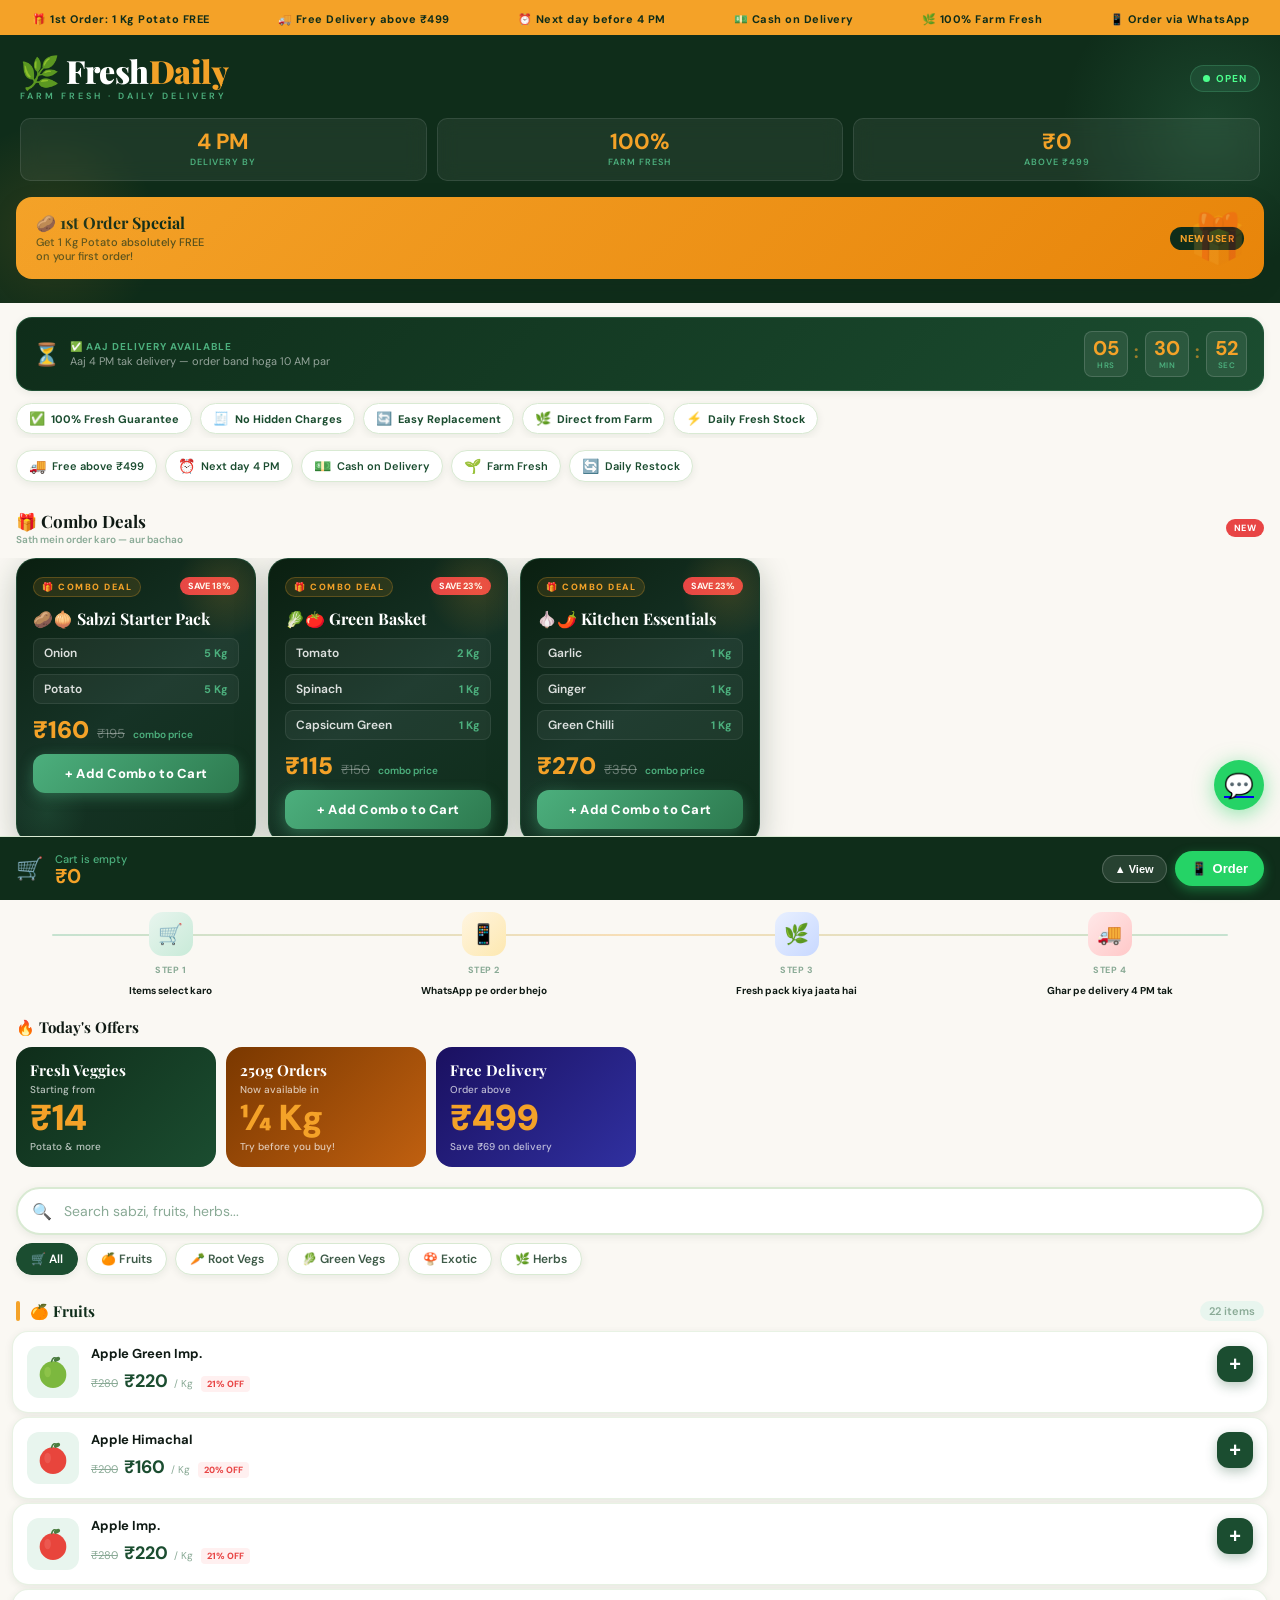
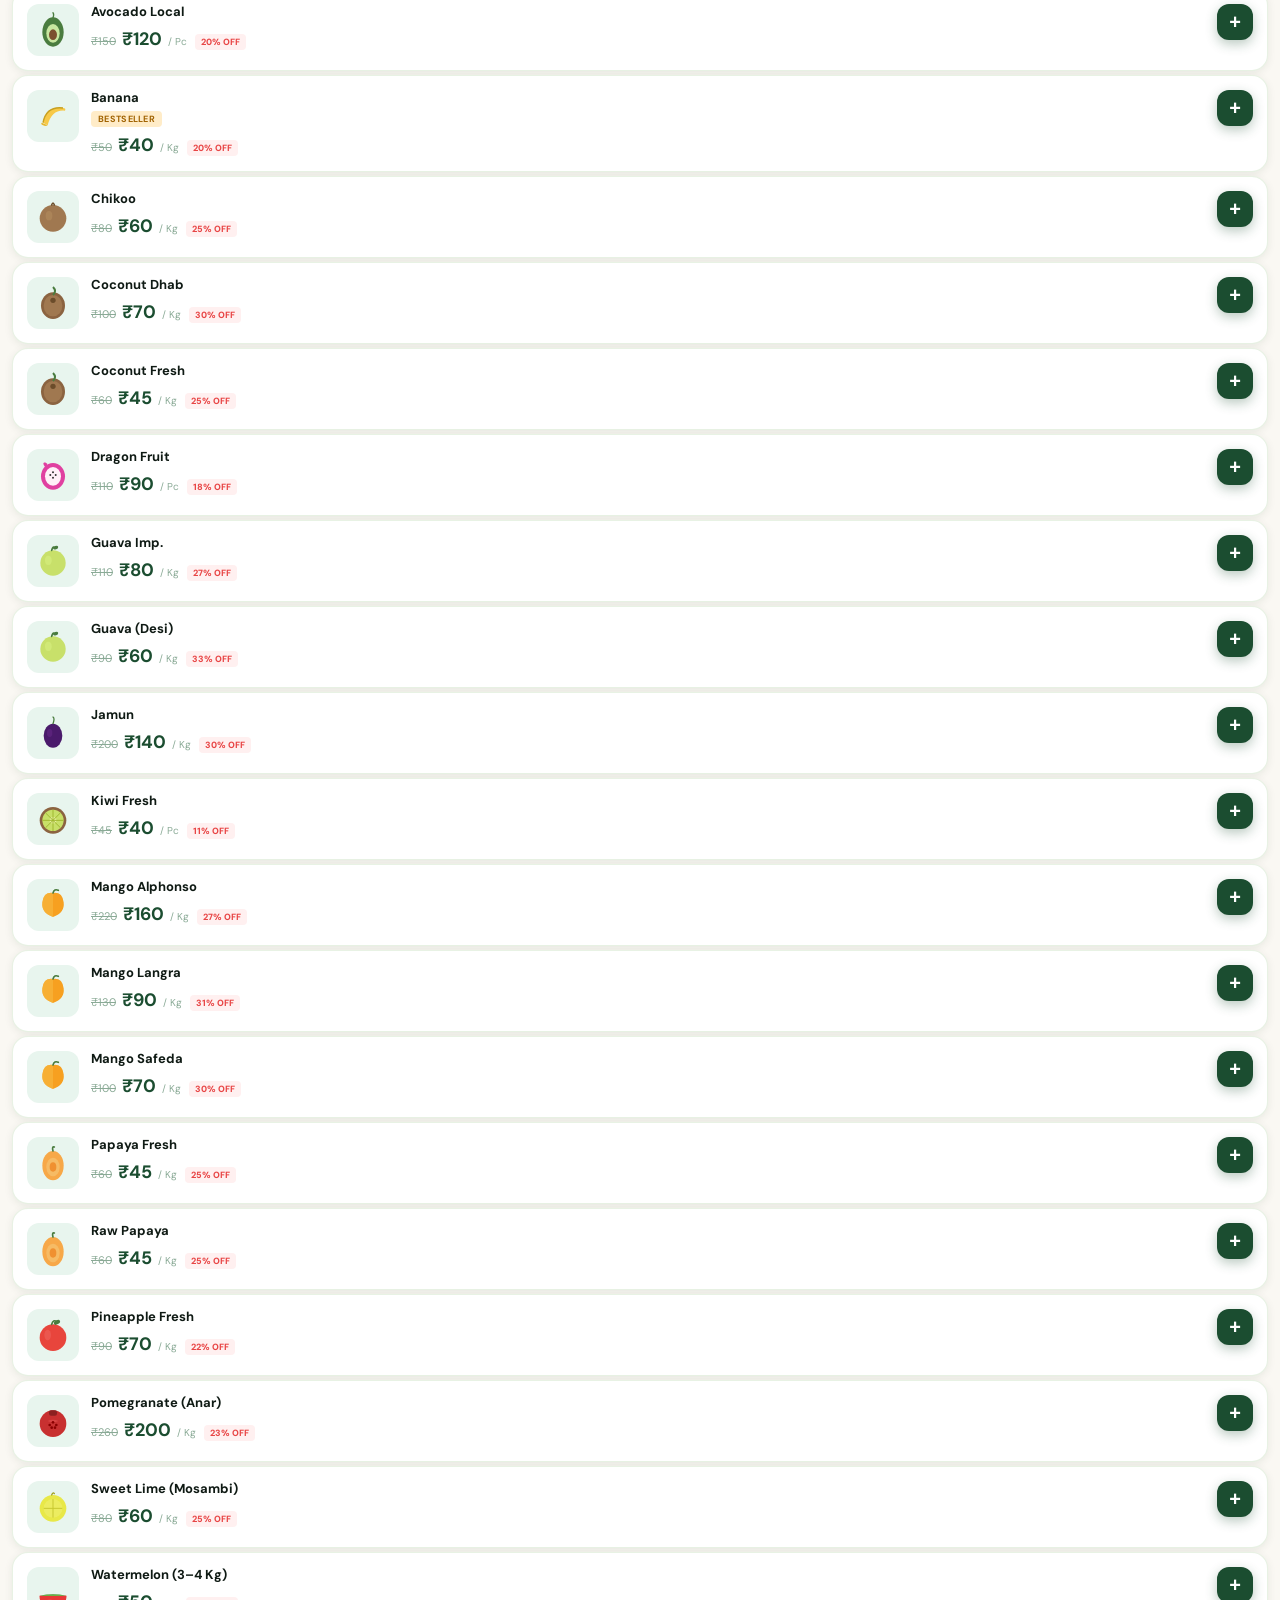
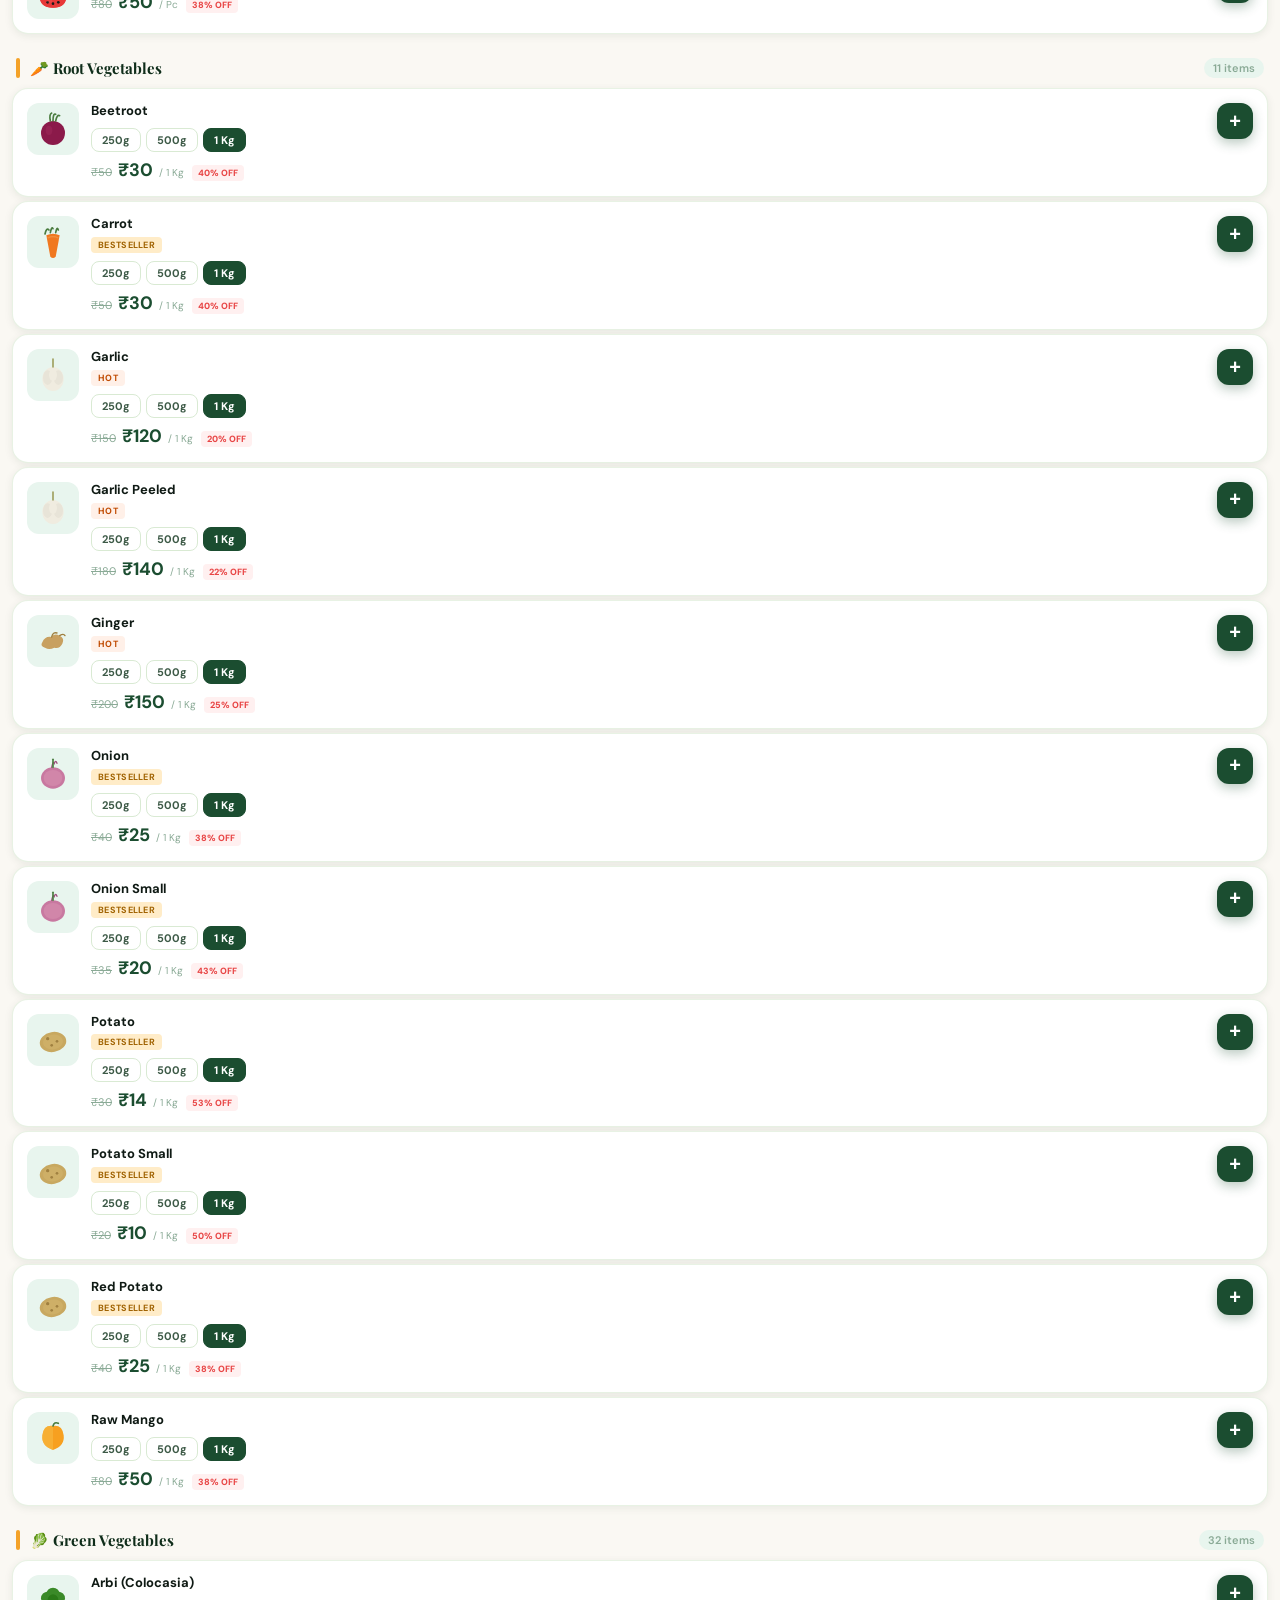
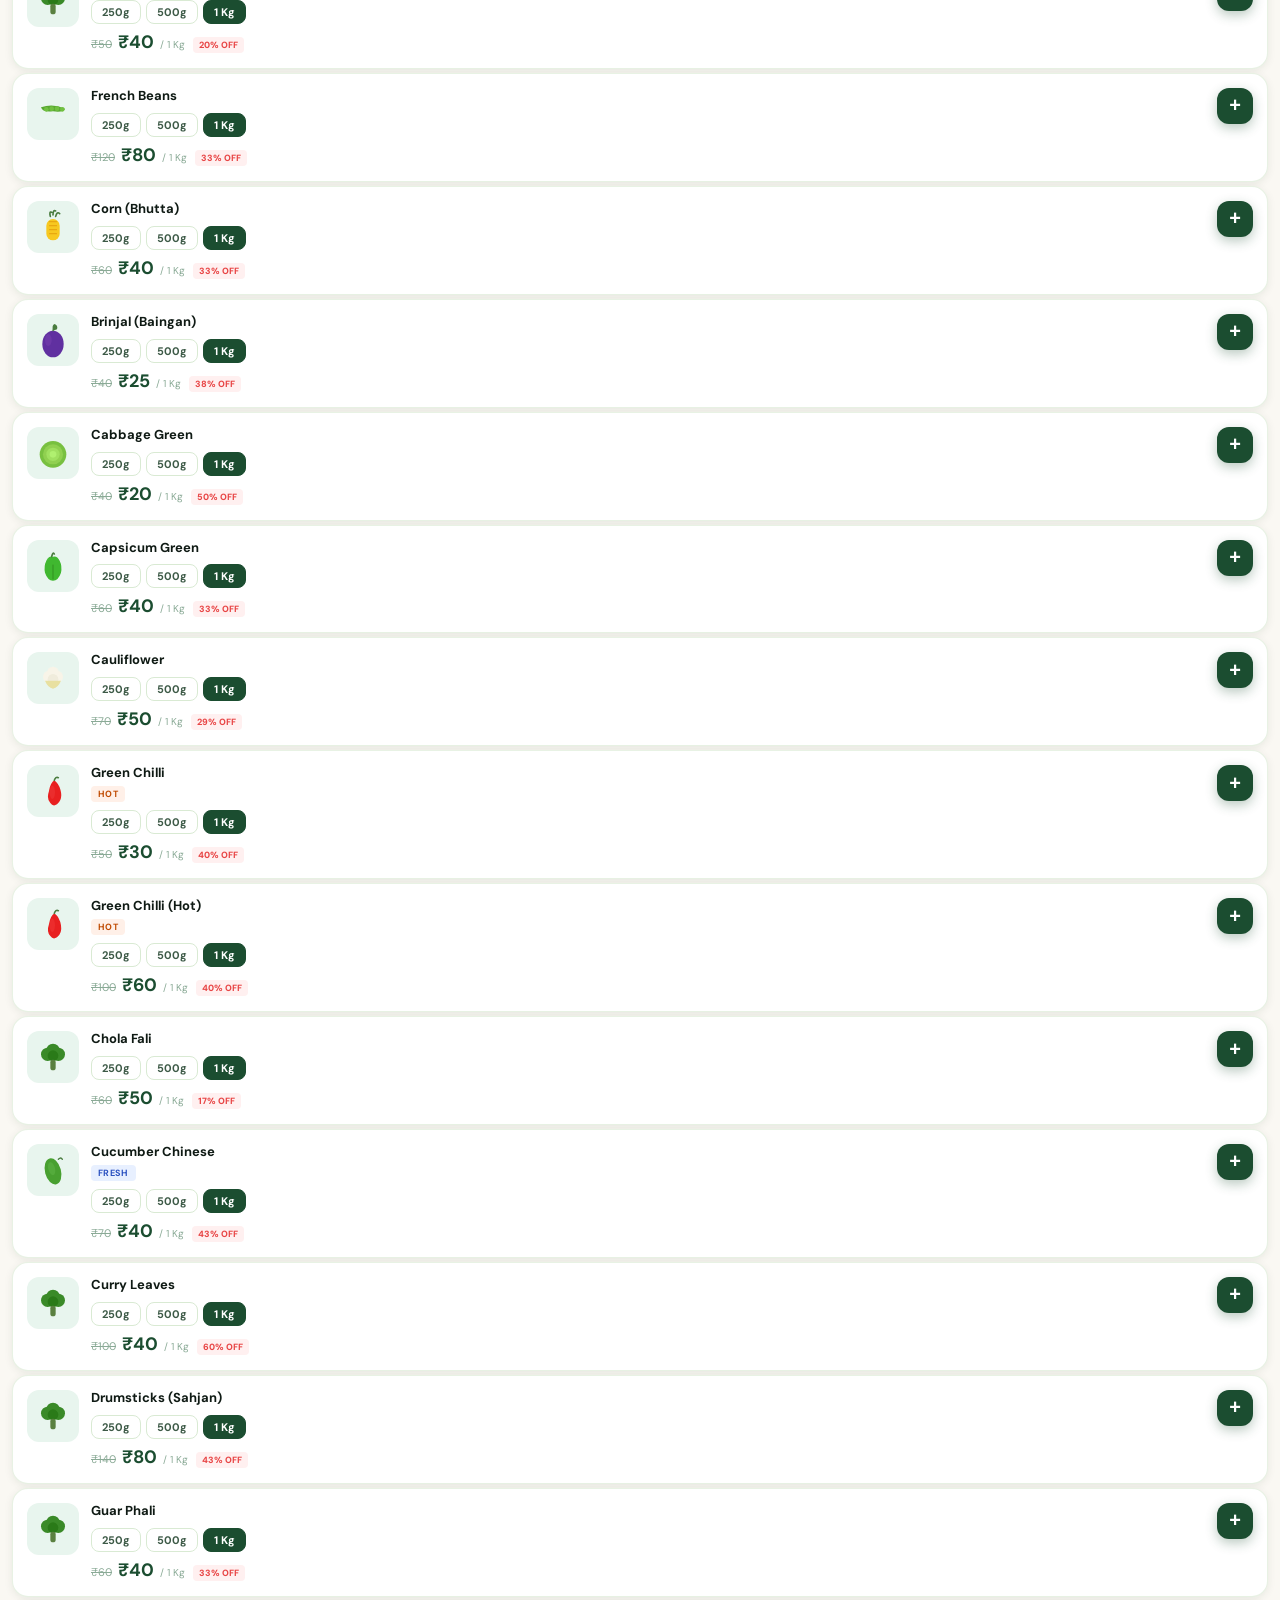
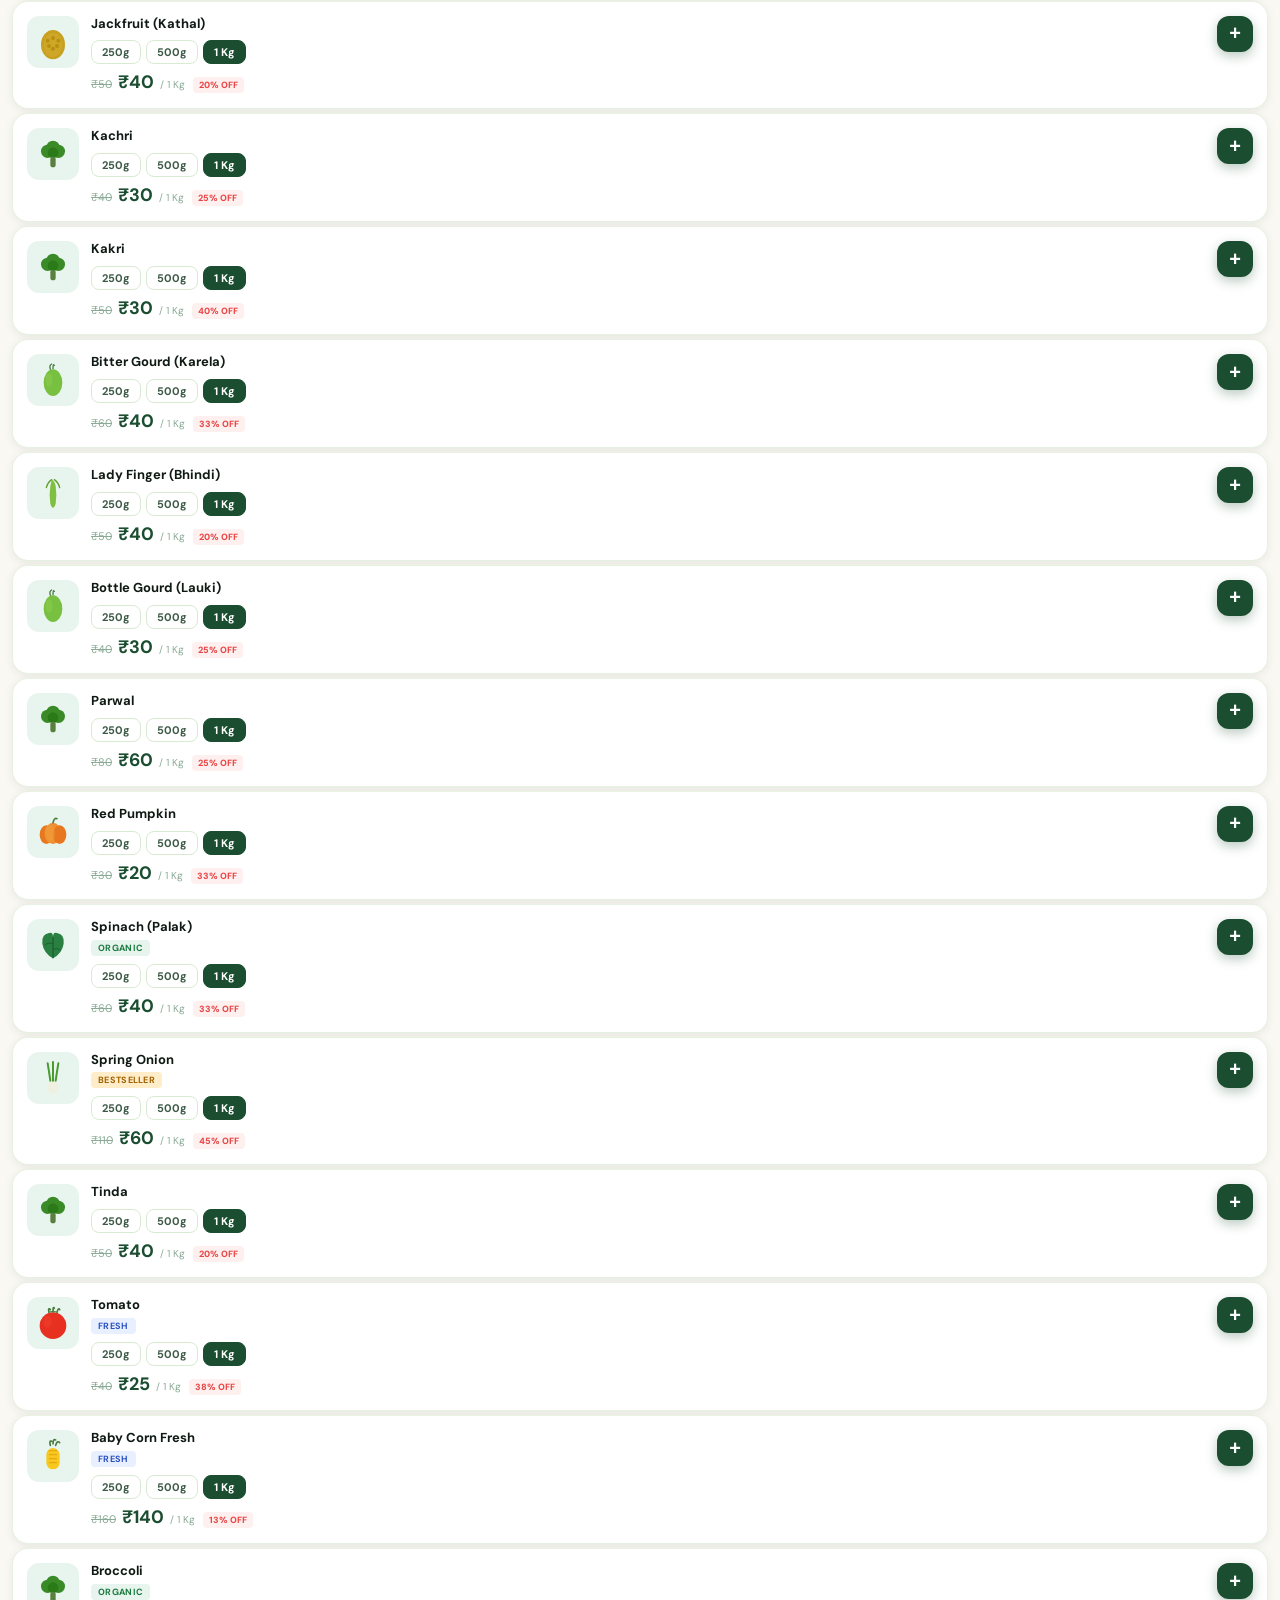
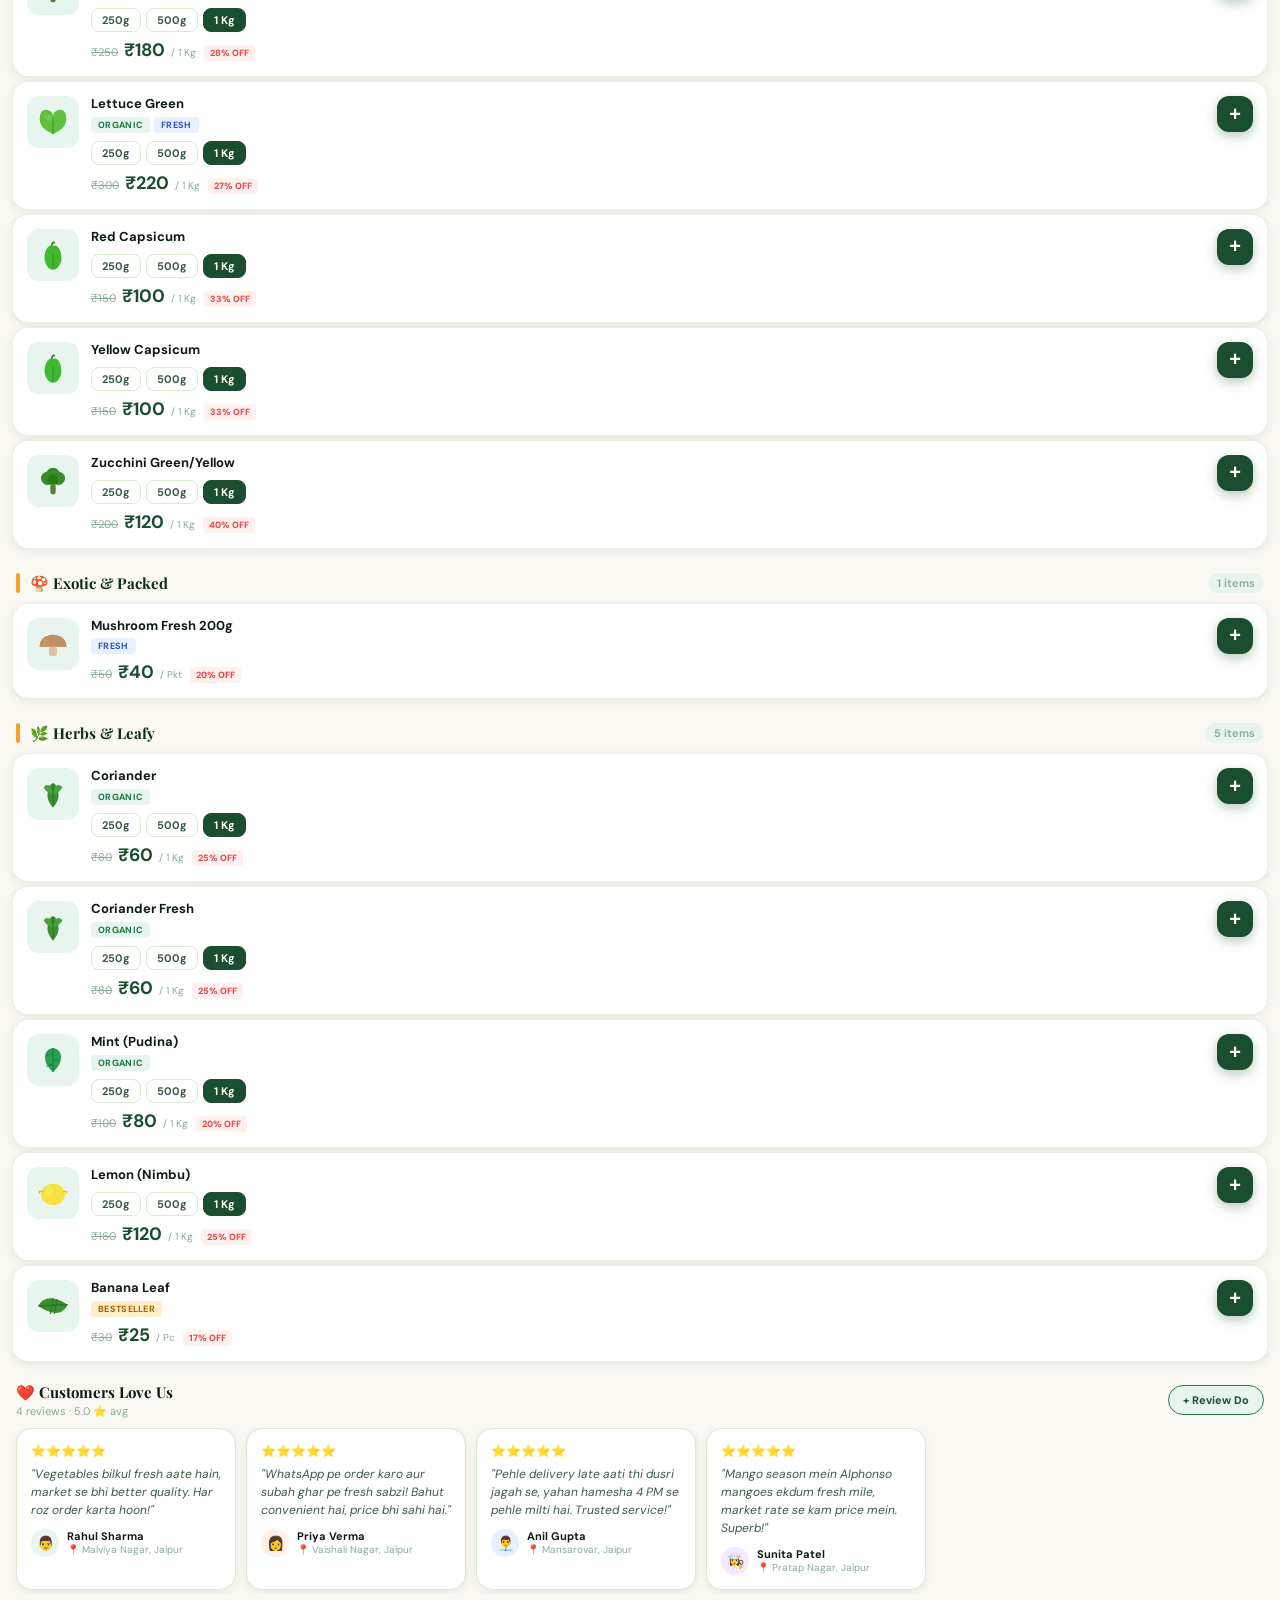
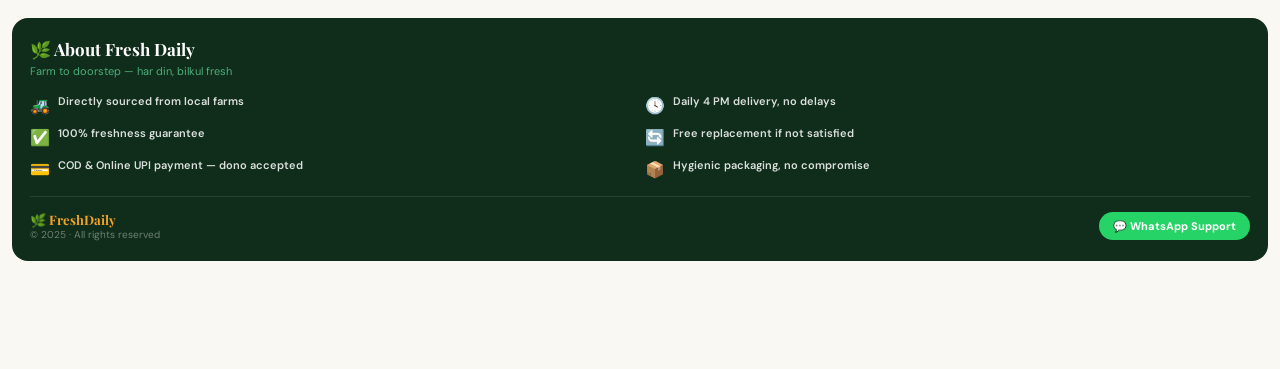
==== commit 747de226: "Interface update" ====
--- a/index.html
+++ b/index.html
@@ -171,7 +171,7 @@
 }
 
 .stat-card .num {
-  font-family: 'Playfair Display', serif;
+  font-family: 'DM Sans', sans-serif;
   font-size: 22px;
   font-weight: 700;
   color: var(--amber);
@@ -490,7 +490,7 @@
 }
 
 .price-sp {
-  font-family: 'Playfair Display', serif;
+  font-family: 'DM Sans', sans-serif;
   font-size: 18px;
   font-weight: 700;
   color: var(--green-mid);
@@ -574,7 +574,7 @@
   font-size: 14px;
   font-weight: 800;
   color: var(--green-deep);
-  font-family: 'Playfair Display', serif;
+  font-family: 'DM Sans', sans-serif;
 }
 
 /* Cart total on item */
@@ -643,7 +643,7 @@
 
 .cart-info-text .ct { font-size: 11px; color: var(--green-light); font-weight: 500; }
 .cart-info-text .cv {
-  font-family: 'Playfair Display', serif;
+  font-family: 'DM Sans', sans-serif;
   font-size: 20px;
   font-weight: 700;
   color: var(--amber);
@@ -746,7 +746,7 @@
 }
 
 .ci-price {
-  font-family: 'Playfair Display', serif;
+  font-family: 'DM Sans', sans-serif;
   font-size: 15px;
   font-weight: 700;
   color: var(--green-mid);
@@ -934,7 +934,7 @@
   min-width: 38px;
 }
 .ct-num {
-  font-family: 'Playfair Display', serif;
+  font-family: 'DM Sans', sans-serif;
   font-size: 20px;
   font-weight: 700;
   color: var(--amber);
@@ -990,13 +990,52 @@
 .testimonials-section {
   padding: 16px 0 8px;
 }
+.test-header {
+  display: flex;
+  align-items: center;
+  justify-content: space-between;
+  padding: 0 16px 10px;
+}
 .test-title {
   font-family: 'Playfair Display', serif;
   font-size: 15px;
   font-weight: 700;
   color: var(--text-dark);
-  padding: 0 16px 10px;
-}
+}
+.test-subtitle {
+  font-size: 11px;
+  color: var(--text-muted);
+  margin-top: 2px;
+}
+.add-review-btn {
+  background: var(--green-pale);
+  border: 1.5px solid var(--green-bright);
+  color: var(--green-mid);
+  font-size: 11px;
+  font-weight: 700;
+  padding: 7px 14px;
+  border-radius: 20px;
+  cursor: pointer;
+  font-family: 'DM Sans', sans-serif;
+  white-space: nowrap;
+  transition: all 0.2s;
+}
+.add-review-btn:active { background: var(--green-bright); color: white; }
+
+/* Star picker */
+.star-picker {
+  display: flex;
+  gap: 6px;
+  margin-top: 4px;
+}
+.star-opt {
+  font-size: 32px;
+  color: #d0d0d0;
+  cursor: pointer;
+  transition: all 0.15s;
+  line-height: 1;
+}
+.star-opt.active { color: var(--amber); transform: scale(1.15); }
 .test-scroll {
   display: flex;
   gap: 10px;
@@ -1261,7 +1300,7 @@
   z-index: 1;
 }
 .combo-price-sp {
-  font-family: 'Playfair Display', serif;
+  font-family: 'DM Sans', sans-serif;
   font-size: 24px;
   font-weight: 900;
   color: var(--amber);
@@ -1562,7 +1601,7 @@
 }
 
 .offer-card .obig {
-  font-family: 'Playfair Display', serif;
+  font-family: 'DM Sans', sans-serif;
   font-size: 36px;
   font-weight: 900;
   color: var(--amber);
@@ -1729,6 +1768,199 @@
   cursor: pointer;
   font-family: 'DM Sans', sans-serif;
 }
+
+/* ===== PAYMENT METHOD SELECTOR ===== */
+.payment-section { margin-bottom: 14px; }
+.payment-label {
+  font-size: 11px;
+  font-weight: 700;
+  color: var(--text-mid);
+  letter-spacing: 0.5px;
+  text-transform: uppercase;
+  margin-bottom: 8px;
+  display: flex;
+  align-items: center;
+  gap: 5px;
+}
+.payment-options { display: grid; grid-template-columns: 1fr 1fr; gap: 10px; }
+.pay-card {
+  border: 2px solid var(--border);
+  border-radius: 14px;
+  padding: 12px 10px;
+  cursor: pointer;
+  text-align: center;
+  transition: all 0.2s;
+  background: var(--white);
+  position: relative;
+}
+.pay-card.selected {
+  border-color: var(--green-bright);
+  background: var(--green-pale);
+}
+.pay-card .pc-icon { font-size: 26px; margin-bottom: 4px; }
+.pay-card .pc-title { font-size: 12px; font-weight: 800; color: var(--text-dark); }
+.pay-card .pc-sub { font-size: 10px; color: var(--text-muted); margin-top: 2px; }
+.pay-card .pc-check {
+  position: absolute;
+  top: 8px; right: 8px;
+  width: 18px; height: 18px;
+  border-radius: 50%;
+  background: var(--green-bright);
+  color: white;
+  font-size: 10px;
+  font-weight: 800;
+  display: none;
+  align-items: center;
+  justify-content: center;
+}
+.pay-card.selected .pc-check { display: flex; }
+
+/* ===== UPI PAYMENT SCREEN ===== */
+.upi-overlay {
+  position: fixed;
+  inset: 0;
+  background: rgba(10,25,15,0.85);
+  backdrop-filter: blur(8px);
+  z-index: 600;
+  display: flex;
+  align-items: flex-end;
+  opacity: 0;
+  pointer-events: none;
+  transition: opacity 0.3s;
+  overflow: hidden;
+}
+.upi-overlay.open { opacity: 1; pointer-events: all; }
+.upi-sheet {
+  background: var(--white);
+  width: 100%;
+  border-radius: 28px 28px 0 0;
+  padding: 0 0 40px;
+  transform: translateY(100%);
+  transition: transform 0.4s cubic-bezier(0.34,1.56,0.64,1);
+  max-height: 92vh;
+  overflow-y: auto;
+  -webkit-overflow-scrolling: touch;
+}
+.upi-overlay.open .upi-sheet { transform: translateY(0); }
+.upi-handle { width: 40px; height: 4px; background: #d0d0d0; border-radius: 2px; margin: 12px auto 0; }
+.upi-head {
+  display: flex;
+  align-items: center;
+  justify-content: space-between;
+  padding: 16px 20px 12px;
+  border-bottom: 1px solid var(--border);
+}
+.upi-title { font-family: 'Playfair Display', serif; font-size: 19px; font-weight: 700; color: var(--green-deep); }
+.upi-title span { color: var(--amber); }
+.upi-close {
+  width: 36px; height: 36px; border-radius: 50%;
+  background: var(--green-pale); border: none; font-size: 18px;
+  cursor: pointer; display: flex; align-items: center; justify-content: center;
+  color: var(--green-mid); font-weight: 700;
+}
+.upi-amount-box {
+  margin: 16px 20px;
+  background: linear-gradient(135deg, var(--green-deep), var(--green-mid));
+  border-radius: 18px;
+  padding: 18px 20px;
+  text-align: center;
+  position: relative;
+  overflow: hidden;
+}
+.upi-amount-box::before {
+  content: '₹';
+  position: absolute;
+  font-size: 120px;
+  font-weight: 900;
+  color: rgba(255,255,255,0.04);
+  top: -20px; right: -10px;
+  font-family: 'Playfair Display', serif;
+}
+.upi-amount-box .uab-label { font-size: 11px; font-weight: 600; color: rgba(255,255,255,0.6); letter-spacing: 1px; text-transform: uppercase; }
+.upi-amount-box .uab-amount { font-family: 'Playfair Display', serif; font-size: 40px; font-weight: 900; color: var(--amber); line-height: 1.1; margin-top: 4px; }
+.upi-amount-box .uab-id { font-size: 12px; color: rgba(255,255,255,0.7); margin-top: 6px; }
+
+.upi-apps-label {
+  font-size: 11px; font-weight: 700; color: var(--text-mid);
+  text-transform: uppercase; letter-spacing: 0.5px;
+  padding: 0 20px 10px;
+}
+.upi-apps-grid {
+  display: grid;
+  grid-template-columns: repeat(4, 1fr);
+  gap: 10px;
+  padding: 0 20px 16px;
+}
+.upi-app-btn {
+  display: flex;
+  flex-direction: column;
+  align-items: center;
+  gap: 6px;
+  padding: 12px 6px;
+  border-radius: 16px;
+  border: 1.5px solid var(--border);
+  background: var(--white);
+  cursor: pointer;
+  transition: all 0.2s;
+  text-decoration: none;
+}
+.upi-app-btn:active { transform: scale(0.94); background: var(--green-pale); border-color: var(--green-bright); }
+.upi-app-btn .app-icon { width: 44px; height: 44px; border-radius: 12px; overflow:hidden; display:flex; align-items:center; justify-content:center; position:relative; flex-shrink:0; }
+.upi-app-btn .app-name { font-size: 10px; font-weight: 700; color: var(--text-mid); }
+
+.upi-divider {
+  display: flex; align-items: center; gap: 10px;
+  padding: 0 20px 14px;
+  color: var(--text-muted); font-size: 11px; font-weight: 600;
+}
+.upi-divider::before, .upi-divider::after {
+  content: ''; flex: 1; height: 1px; background: var(--border);
+}
+
+.upi-manual {
+  margin: 0 20px;
+  background: var(--amber-light);
+  border-radius: 14px;
+  padding: 14px 16px;
+}
+.upi-manual .um-title { font-size: 12px; font-weight: 800; color: #7a5000; margin-bottom: 6px; }
+.upi-manual .um-id {
+  font-size: 15px; font-weight: 800; color: var(--green-deep);
+  letter-spacing: 0.5px; display: flex; align-items: center; gap: 8px;
+}
+.copy-btn {
+  background: var(--green-mid); color: white; border: none;
+  padding: 4px 10px; border-radius: 8px; font-size: 10px;
+  font-weight: 700; cursor: pointer; font-family: 'DM Sans', sans-serif;
+}
+.upi-steps {
+  margin: 14px 20px 0;
+  background: var(--green-pale);
+  border-radius: 14px;
+  padding: 14px 16px;
+}
+.upi-steps .us-title { font-size: 11px; font-weight: 800; color: var(--green-deep); margin-bottom: 8px; }
+.upi-step { display: flex; gap: 10px; margin-bottom: 6px; align-items: flex-start; }
+.upi-step:last-child { margin-bottom: 0; }
+.us-num {
+  width: 20px; height: 20px; border-radius: 50%;
+  background: var(--green-mid); color: white;
+  font-size: 10px; font-weight: 800;
+  display: flex; align-items: center; justify-content: center;
+  flex-shrink: 0; margin-top: 1px;
+}
+.us-text { font-size: 12px; font-weight: 500; color: var(--text-mid); line-height: 1.4; }
+.upi-done-btn {
+  display: block; width: calc(100% - 40px);
+  margin: 14px 20px 0;
+  background: linear-gradient(135deg, #25d366, #1da851);
+  color: white; border: none; padding: 15px;
+  border-radius: 16px; font-size: 14px; font-weight: 800;
+  cursor: pointer; font-family: 'DM Sans', sans-serif;
+  box-shadow: 0 6px 16px rgba(37,211,102,0.35);
+  transition: all 0.2s;
+}
+.upi-done-btn:active { transform: scale(0.98); }
 </style>
 </head>
 <body>
@@ -1916,14 +2148,20 @@
 
 <!-- TESTIMONIALS -->
 <div class="testimonials-section">
-  <div class="test-title">❤️ Customers Love Us</div>
-  <div class="test-scroll">
+  <div class="test-header">
+    <div>
+      <div class="test-title">❤️ Customers Love Us</div>
+      <div class="test-subtitle" id="reviewCount">4 reviews · 5.0 ⭐ avg</div>
+    </div>
+    <button class="add-review-btn" onclick="openReviewModal()">+ Review Do</button>
+  </div>
+  <div class="test-scroll" id="reviewsScroll">
     <div class="test-card">
       <div class="test-stars">⭐⭐⭐⭐⭐</div>
       <div class="test-text">"Vegetables bilkul fresh aate hain, market se bhi better quality. Har roz order karta hoon!"</div>
       <div class="test-author">
         <div class="test-avatar" style="background:#e8f5ee;">👨</div>
-        <div><div class="test-name">Rahul Sharma</div><div class="test-loc">Sector 12, Noida</div></div>
+        <div><div class="test-name">Rahul Sharma</div><div class="test-loc">📍 Malviya Nagar, Jaipur</div></div>
       </div>
     </div>
     <div class="test-card">
@@ -1931,7 +2169,7 @@
       <div class="test-text">"WhatsApp pe order karo aur subah ghar pe fresh sabzi! Bahut convenient hai, price bhi sahi hai."</div>
       <div class="test-author">
         <div class="test-avatar" style="background:#fff0e8;">👩</div>
-        <div><div class="test-name">Priya Verma</div><div class="test-loc">Green Park Colony</div></div>
+        <div><div class="test-name">Priya Verma</div><div class="test-loc">📍 Vaishali Nagar, Jaipur</div></div>
       </div>
     </div>
     <div class="test-card">
@@ -1939,7 +2177,7 @@
       <div class="test-text">"Pehle delivery late aati thi dusri jagah se, yahan hamesha 4 PM se pehle milti hai. Trusted service!"</div>
       <div class="test-author">
         <div class="test-avatar" style="background:#e8f0ff;">👨‍💼</div>
-        <div><div class="test-name">Anil Gupta</div><div class="test-loc">Rajpur Road</div></div>
+        <div><div class="test-name">Anil Gupta</div><div class="test-loc">📍 Mansarovar, Jaipur</div></div>
       </div>
     </div>
     <div class="test-card">
@@ -1947,8 +2185,48 @@
       <div class="test-text">"Mango season mein Alphonso mangoes ekdum fresh mile, market rate se kam price mein. Superb!"</div>
       <div class="test-author">
         <div class="test-avatar" style="background:#f5e8ff;">👩‍🍳</div>
-        <div><div class="test-name">Sunita Patel</div><div class="test-loc">Model Town</div></div>
+        <div><div class="test-name">Sunita Patel</div><div class="test-loc">📍 Pratap Nagar, Jaipur</div></div>
       </div>
+    </div>
+  </div>
+</div>
+
+<!-- REVIEW MODAL -->
+<div class="modal-overlay" id="reviewModal">
+  <div class="modal-sheet">
+    <div class="modal-handle"></div>
+    <div class="modal-head">
+      <div class="modal-title">✍️ Apna <span>Review</span> Dein</div>
+      <button class="modal-close" onclick="closeReviewModal()">✕</button>
+    </div>
+    <div class="modal-body">
+      <div class="field-group">
+        <div class="field-label">👤 Aapka Naam</div>
+        <input class="field-input" id="rv_name" type="text" placeholder="Naam likhein" />
+      </div>
+      <div class="field-group">
+        <div class="field-label">📍 Area / Colony, Jaipur</div>
+        <input class="field-input" id="rv_loc" type="text" placeholder="Jaise: Vaishali Nagar, Jaipur" />
+      </div>
+      <div class="field-group">
+        <div class="field-label">⭐ Rating</div>
+        <div class="star-picker" id="starPicker">
+          <span class="star-opt" data-val="1" onclick="setRating(1)">★</span>
+          <span class="star-opt" data-val="2" onclick="setRating(2)">★</span>
+          <span class="star-opt" data-val="3" onclick="setRating(3)">★</span>
+          <span class="star-opt" data-val="4" onclick="setRating(4)">★</span>
+          <span class="star-opt" data-val="5" onclick="setRating(5)">★</span>
+        </div>
+      </div>
+      <div class="field-group">
+        <div class="field-label">💬 Aapka Anubhav</div>
+        <textarea class="field-input" id="rv_text" rows="3" placeholder="Fresh Daily ke baare mein batayein..." style="resize:none;height:80px;"></textarea>
+      </div>
+    </div>
+    <div class="modal-footer">
+      <button class="confirm-btn" onclick="submitReview()">
+        <span>❤️</span> Review Submit Karein
+      </button>
     </div>
   </div>
 </div>
@@ -1962,7 +2240,7 @@
     <div class="tf-item"><div class="tf-icon">🕓</div><div class="tf-text">Daily 4 PM delivery, no delays</div></div>
     <div class="tf-item"><div class="tf-icon">✅</div><div class="tf-text">100% freshness guarantee</div></div>
     <div class="tf-item"><div class="tf-icon">🔄</div><div class="tf-text">Free replacement if not satisfied</div></div>
-    <div class="tf-item"><div class="tf-icon">💵</div><div class="tf-text">Cash on delivery — no prepayment</div></div>
+    <div class="tf-item"><div class="tf-icon">💳</div><div class="tf-text">COD & Online UPI payment — dono accepted</div></div>
     <div class="tf-item"><div class="tf-icon">📦</div><div class="tf-text">Hygienic packaging, no compromise</div></div>
   </div>
   <div class="tf-divider"></div>
@@ -2621,7 +2899,12 @@
 function useSavedAndOrder() {
   closeAddressModal();
   const saved = getSavedCustomer();
-  if (saved) sendWhatsAppWithData(saved);
+  if (!saved) return;
+  if (selectedPayment === 'upi') {
+    openUpiScreen(saved);
+  } else {
+    sendWhatsAppWithData(saved, 'cod');
+  }
 }
 
 function confirmAndOrder() {
@@ -2638,15 +2921,21 @@
   const data = { name, society, block, flat, address, phone };
   saveCustomer(data);
   closeAddressModal();
-  sendWhatsAppWithData(data);
-}
-
-function sendWhatsAppWithData(data) {
+
+  if (selectedPayment === 'upi') {
+    openUpiScreen(data);
+  } else {
+    sendWhatsAppWithData(data, 'cod');
+  }
+}
+
+function sendWhatsAppWithData(data, paymentMode) {
   const cartKeys = Object.keys(cart);
   if (!cartKeys.length) return;
   const { total, savings } = getCartTotals();
   const delivery = total >= 499 ? 0 : 69;
   const grand = total + delivery;
+  const isPaid = paymentMode === 'upi';
 
   let msg = "Hello! 🌿 *Fresh Daily* pe order dena tha\n";
   msg += "━━━━━━━━━━━━━━━━━━\n";
@@ -2676,7 +2965,14 @@
   msg += `🚚 *Delivery: ${delivery === 0 ? 'FREE 🎉' : '₹' + delivery}*\n`;
   msg += `✅ *Grand Total: ₹${grand}*\n`;
   msg += "━━━━━━━━━━━━━━━━━━\n";
-  msg += "⏰ Kal subah 4 PM se pehle deliver karein.\n💵 Payment: Cash on Delivery.";
+  if (isPaid) {
+    msg += `💳 *Payment: Online UPI ✅*\n`;
+    msg += `📸 Screenshot attach kar raha/rahi hoon\n`;
+  } else {
+    msg += `💵 *Payment: Cash on Delivery*\n`;
+  }
+  msg += "━━━━━━━━━━━━━━━━━━\n";
+  msg += "⏰ Kal subah 4 PM se pehle deliver karein.";
   openWhatsApp('https://wa.me/' + WA_NUMBER + '?text=' + encodeURIComponent(msg));
   setTimeout(showSuccessOverlay, 800);
 }
@@ -2692,21 +2988,33 @@
       { name: 'Onion',  kg: 5 },
       { name: 'Potato', kg: 5 },
     ],
-    comboPrice: 160,   // Special combo price
-    mrpTotal:   195,   // Original total
+    comboPrice: 160,
+    mrpTotal:   195,
   },
-  // Add more combos below like this:
-  // {
-  //   id: 'combo2',
-  //   name: 'Green Basket',
-  //   emoji: '🥬🍅',
-  //   items: [
-  //     { name: 'Tomato', kg: 2 },
-  //     { name: 'Spinach', kg: 1 },
-  //   ],
-  //   comboPrice: 80,
-  //   mrpTotal: 110,
-  // },
+  {
+    id: 'combo2',
+    name: 'Green Basket',
+    emoji: '🥬🍅',
+    items: [
+      { name: 'Tomato',  kg: 2 },
+      { name: 'Spinach', kg: 1 },
+      { name: 'Capsicum Green', kg: 1 },
+    ],
+    comboPrice: 115,
+    mrpTotal:   150,
+  },
+  {
+    id: 'combo3',
+    name: 'Kitchen Essentials',
+    emoji: '🧄🌶️',
+    items: [
+      { name: 'Garlic', kg: 1 },
+      { name: 'Ginger', kg: 1 },
+      { name: 'Green Chilli', kg: 1 },
+    ],
+    comboPrice: 270,
+    mrpTotal:   350,
+  },
 ];
 
 function isComboInCart(combo) {
@@ -2849,6 +3157,84 @@
   }
 }, 4000);
 
+// ===== REVIEW SYSTEM =====
+let selectedRating = 0;
+const AVATARS = ['👨','👩','👨‍💼','👩‍🍳','👦','👧','🧑','👴','👵'];
+const AVATAR_COLORS = ['#e8f5ee','#fff0e8','#e8f0ff','#f5e8ff','#fff8e0','#e8f8ff'];
+
+function openReviewModal() {
+  document.getElementById('reviewModal').classList.add('open');
+  document.body.style.overflow = 'hidden';
+  selectedRating = 0;
+  document.getElementById('rv_name').value = '';
+  document.getElementById('rv_loc').value = '';
+  document.getElementById('rv_text').value = '';
+  document.querySelectorAll('.star-opt').forEach(s => s.classList.remove('active'));
+}
+
+function closeReviewModal() {
+  document.getElementById('reviewModal').classList.remove('open');
+  document.body.style.overflow = '';
+}
+
+function setRating(val) {
+  selectedRating = val;
+  document.querySelectorAll('.star-opt').forEach(s => {
+    s.classList.toggle('active', parseInt(s.dataset.val) <= val);
+  });
+}
+
+function submitReview() {
+  const name = document.getElementById('rv_name').value.trim();
+  const loc  = document.getElementById('rv_loc').value.trim();
+  const text = document.getElementById('rv_text').value.trim();
+
+  if (!name) { showToast('⚠️ Naam likhein!'); return; }
+  if (!selectedRating) { showToast('⚠️ Rating select karein!'); return; }
+  if (!text) { showToast('⚠️ Anubhav likhein!'); return; }
+
+  const stars = '⭐'.repeat(selectedRating);
+  const avatar = AVATARS[Math.floor(Math.random() * AVATARS.length)];
+  const color  = AVATAR_COLORS[Math.floor(Math.random() * AVATAR_COLORS.length)];
+  const locFull = loc ? '📍 ' + loc + (loc.toLowerCase().includes('jaipur') ? '' : ', Jaipur') : '📍 Jaipur';
+
+  const card = document.createElement('div');
+  card.className = 'test-card animate-in';
+  card.innerHTML = `
+    <div class="test-stars">${stars}</div>
+    <div class="test-text">"${text}"</div>
+    <div class="test-author">
+      <div class="test-avatar" style="background:${color};">${avatar}</div>
+      <div><div class="test-name">${name}</div><div class="test-loc">${locFull}</div></div>
+    </div>`;
+
+  const scroll = document.getElementById('reviewsScroll');
+  scroll.insertBefore(card, scroll.firstChild);
+
+  // Update count
+  const total = scroll.querySelectorAll('.test-card').length;
+  document.getElementById('reviewCount').textContent = total + ' reviews · ' + selectedRating + '.0 ⭐ avg';
+
+  closeReviewModal();
+  showToast('❤️ Review add ho gaya! Shukriya!');
+}
+
+document.addEventListener('DOMContentLoaded', function() {
+  // Modals overlay close on bg tap
+  const reviewModal = document.getElementById('reviewModal');
+  if (reviewModal) reviewModal.addEventListener('click', function(e) {
+    if (e.target === this) closeReviewModal();
+  });
+  const addressModal = document.getElementById('addressModal');
+  if (addressModal) addressModal.addEventListener('click', function(e) {
+    if (e.target === this) closeAddressModal();
+  });
+  const upiOverlay = document.getElementById('upiOverlay');
+  if (upiOverlay) upiOverlay.addEventListener('click', function(e) {
+    if (e.target === this) closeUpiScreen();
+  });
+});
+
 // ===== ORDER CUTOFF COUNTDOWN =====
 // Logic:
 //   Before 10 AM  → countdown to 10 AM  → "Aaj 4 PM tak delivery"
@@ -2910,12 +3296,84 @@
 updateCountdown();
 setInterval(updateCountdown, 1000);
 
-// Close modal on overlay click — deferred so addressModal exists in DOM
-document.addEventListener('DOMContentLoaded', function() {
-  document.getElementById('addressModal').addEventListener('click', function(e) {
-    if (e.target === this) closeAddressModal();
-  });
-});
+
+
+// ===== PAYMENT METHOD =====
+const UPI_ID = 'imanohar07773@ybl';
+const UPI_NAME = 'Fresh Daily';
+let selectedPayment = 'cod';
+let pendingOrderData = null;
+
+function selectPayment(method) {
+  selectedPayment = method;
+  document.getElementById('pay_cod').classList.toggle('selected', method === 'cod');
+  document.getElementById('pay_upi').classList.toggle('selected', method === 'upi');
+}
+
+function openUpiScreen(data) {
+  pendingOrderData = data;
+  const { total } = getCartTotals();
+  const delivery = total >= 499 ? 0 : 69;
+  const grand = total + delivery;
+  document.getElementById('upiAmount').textContent = '₹' + grand;
+  const overlay = document.getElementById('upiOverlay');
+  const sheet = overlay.querySelector('.upi-sheet');
+  sheet.scrollTop = 0;
+  overlay.classList.add('open');
+  document.body.style.overflow = 'hidden';
+}
+
+function closeUpiScreen() {
+  document.getElementById('upiOverlay').classList.remove('open');
+  document.body.style.overflow = '';
+}
+
+function buildUpiUrl(app) {
+  const { total } = getCartTotals();
+  const delivery = total >= 499 ? 0 : 69;
+  const grand = total + delivery;
+  const note = encodeURIComponent('Fresh Daily Order');
+  const base = 'pa=' + UPI_ID + '&pn=' + encodeURIComponent(UPI_NAME) + '&am=' + grand + '&cu=INR&tn=' + note;
+  const urls = {
+    gpay:    'tez://upi/pay?' + base,
+    phonepe: 'phonepe://pay?' + base,
+    paytm:   'paytmmp://upi/pay?' + base,
+    bhim:    'upi://pay?' + base,
+    amazon:  'amazonapp://pay?' + base,
+    airtel:  'airtelpeapp://upi/pay?' + base,
+    any:     'upi://pay?' + base,
+  };
+  return urls[app] || ('upi://pay?' + base);
+}
+
+function openUpiApp(app) {
+  const url = buildUpiUrl(app);
+  window.location.href = url;
+  setTimeout(() => {
+    showToast('App nahi mili? UPI ID copy karein ya doosra app try karein');
+  }, 1800);
+}
+
+function copyUpiId() {
+  if (navigator.clipboard) {
+    navigator.clipboard.writeText(UPI_ID).then(() => showToast('✅ UPI ID copied!'));
+  } else {
+    const el = document.createElement('textarea');
+    el.value = UPI_ID;
+    document.body.appendChild(el);
+    el.select();
+    document.execCommand('copy');
+    document.body.removeChild(el);
+    showToast('✅ UPI ID copied!');
+  }
+}
+
+function upiDoneAndWhatsApp() {
+  closeUpiScreen();
+  if (pendingOrderData) sendWhatsAppWithData(pendingOrderData, 'upi');
+}
+
+
 
 isFullRender = true;
 renderItems();
@@ -2993,6 +3451,25 @@
         <div class="field-label">📞 Contact Number</div>
         <input class="field-input" id="f_phone" type="tel" placeholder="10-digit mobile number" maxlength="10" />
       </div>
+
+      <!-- PAYMENT METHOD -->
+      <div class="payment-section">
+        <div class="payment-label">💳 Payment Method</div>
+        <div class="payment-options">
+          <div class="pay-card selected" id="pay_cod" onclick="selectPayment('cod')">
+            <div class="pc-check">✓</div>
+            <div class="pc-icon">💵</div>
+            <div class="pc-title">Cash on Delivery</div>
+            <div class="pc-sub">Pay when delivered</div>
+          </div>
+          <div class="pay-card" id="pay_upi" onclick="selectPayment('upi')">
+            <div class="pc-check">✓</div>
+            <div class="pc-icon">📲</div>
+            <div class="pc-title">Online / UPI</div>
+            <div class="pc-sub">GPay, PhonePe, Paytm</div>
+          </div>
+        </div>
+      </div>
     </div>
 
     <div class="modal-footer">
@@ -3002,5 +3479,115 @@
     </div>
   </div>
 </div>
+<!-- UPI PAYMENT SCREEN -->
+<div class="upi-overlay" id="upiOverlay">
+  <div class="upi-sheet">
+    <div class="upi-handle"></div>
+    <div class="upi-head">
+      <div class="upi-title">💳 Pay <span>Online</span></div>
+      <button class="upi-close" onclick="closeUpiScreen()">✕</button>
+    </div>
+
+    <div class="upi-amount-box">
+      <div class="uab-label">Total Amount to Pay</div>
+      <div class="uab-amount" id="upiAmount">₹0</div>
+      <div class="uab-id">UPI ID: imanohar07773@ybl</div>
+    </div>
+
+    <div class="upi-apps-label">📱 Choose Your UPI App</div>
+    <div class="upi-apps-grid">
+      <a class="upi-app-btn" id="gpayLink" href="#" onclick="openUpiApp('gpay')">
+        <div class="app-icon">
+          <svg width="44" height="44" viewBox="0 0 44 44" xmlns="http://www.w3.org/2000/svg">
+            <rect width="44" height="44" rx="12" fill="white"/>
+            <text x="22" y="30" text-anchor="middle" font-size="22" font-family="Arial">G</text>
+            <text x="22" y="30" text-anchor="middle" font-size="22" font-family="Arial" fill="#4285F4">G</text>
+            <!-- Colorful G -->
+            <path d="M22 10 C15.4 10 10 15.4 10 22 C10 28.6 15.4 34 22 34 C28.6 34 34 28.6 34 22 L22 22 L22 26 L29.4 26 C28.4 29 25.5 31 22 31 C17.6 31 14 27.4 14 23 C14 18.6 17.6 15 22 15 C24 15 25.8 15.8 27.1 17 L30 14.1 C27.9 12.2 25.1 11 22 11 Z" fill="none"/>
+          </svg>
+          <div style="position:absolute;inset:0;display:flex;align-items:center;justify-content:center;font-size:11px;font-weight:900;letter-spacing:-0.5px;">
+            <span style="color:#4285F4">G</span><span style="color:#EA4335">o</span><span style="color:#FBBC05">o</span><span style="color:#4285F4">g</span><span style="color:#34A853">l</span><span style="color:#EA4335">e</span>
+          </div>
+        </div>
+        <div class="app-name">GPay</div>
+      </a>
+      <a class="upi-app-btn" id="phonepeLink" href="#" onclick="openUpiApp('phonepe')">
+        <div class="app-icon" style="background:#5f259f;border-radius:12px;display:flex;align-items:center;justify-content:center;">
+          <svg width="28" height="28" viewBox="0 0 100 100" xmlns="http://www.w3.org/2000/svg">
+            <circle cx="50" cy="50" r="48" fill="#5f259f"/>
+            <path d="M35 20 L35 80 L50 80 L50 60 C50 60 75 62 75 40 C75 20 55 20 50 20 Z M50 28 C50 28 65 28 65 40 C65 52 50 52 50 52 Z" fill="white"/>
+          </svg>
+        </div>
+        <div class="app-name">PhonePe</div>
+      </a>
+      <a class="upi-app-btn" id="paytmLink" href="#" onclick="openUpiApp('paytm')">
+        <div class="app-icon" style="background:#00BAF2;border-radius:12px;display:flex;align-items:center;justify-content:center;">
+          <div style="color:white;font-weight:900;font-size:10px;font-family:Arial;letter-spacing:-0.3px;text-align:center;line-height:1.1;">PAY<br>TM</div>
+        </div>
+        <div class="app-name">Paytm</div>
+      </a>
+      <a class="upi-app-btn" id="bhimLink" href="#" onclick="openUpiApp('bhim')">
+        <div class="app-icon" style="background:#00529C;border-radius:12px;display:flex;align-items:center;justify-content:center;">
+          <div style="color:white;font-weight:900;font-size:13px;font-family:Arial;text-align:center;line-height:1;">BHIM</div>
+        </div>
+        <div class="app-name">BHIM</div>
+      </a>
+      <a class="upi-app-btn" id="amazonLink" href="#" onclick="openUpiApp('amazon')">
+        <div class="app-icon" style="background:#FF9900;border-radius:12px;display:flex;align-items:center;justify-content:center;">
+          <div style="color:#232F3E;font-weight:900;font-size:9px;font-family:Arial;text-align:center;line-height:1.2;">amazon<br><span style="font-size:8px;">pay</span></div>
+        </div>
+        <div class="app-name">Amazon</div>
+      </a>
+      <a class="upi-app-btn" id="airtelLink" href="#" onclick="openUpiApp('airtel')">
+        <div class="app-icon" style="background:#E40000;border-radius:12px;display:flex;align-items:center;justify-content:center;">
+          <div style="color:white;font-weight:900;font-size:10px;font-family:Arial;text-align:center;line-height:1.2;">airtel<br><span style="font-size:8px;">pay</span></div>
+        </div>
+        <div class="app-name">Airtel</div>
+      </a>
+      <a class="upi-app-btn" id="upiLink" href="#" onclick="openUpiApp('any')">
+        <div class="app-icon" style="background:#white;border-radius:12px;border:1.5px solid #097939;display:flex;align-items:center;justify-content:center;flex-direction:column;gap:1px;">
+          <div style="font-size:9px;font-weight:900;color:#097939;font-family:Arial;">UPI</div>
+          <div style="font-size:7px;color:#888;font-family:Arial;">Any App</div>
+        </div>
+        <div class="app-name">Any UPI</div>
+      </a>
+      <a class="upi-app-btn" id="otherLink" href="#" onclick="copyUpiId()">
+        <div class="app-icon" style="background:var(--green-pale);border-radius:12px;display:flex;align-items:center;justify-content:center;font-size:22px;">📋</div>
+        <div class="app-name">Copy ID</div>
+      </a>
+    </div>
+
+    <div class="upi-divider">Ya manually ID se pay karein</div>
+
+    <div class="upi-manual">
+      <div class="um-title">🏦 UPI ID</div>
+      <div class="um-id">
+        <span>imanohar07773@ybl</span>
+        <button class="copy-btn" onclick="copyUpiId()">Copy</button>
+      </div>
+    </div>
+
+    <div class="upi-steps">
+      <div class="us-title">📋 Payment Karne ke Baad:</div>
+      <div class="upi-step">
+        <div class="us-num">1</div>
+        <div class="us-text">Upar diye gaye kisi bhi UPI app se payment karein</div>
+      </div>
+      <div class="upi-step">
+        <div class="us-num">2</div>
+        <div class="us-text">Payment ka screenshot lein</div>
+      </div>
+      <div class="upi-step">
+        <div class="us-num">3</div>
+        <div class="us-text">Neeche button dabayein — WhatsApp order ke saath screenshot bhejein</div>
+      </div>
+    </div>
+
+    <button class="upi-done-btn" onclick="upiDoneAndWhatsApp()">
+      ✅ Payment Ki, WhatsApp pe Order Bhejein
+    </button>
+  </div>
+</div>
+
 </body>
 </html>
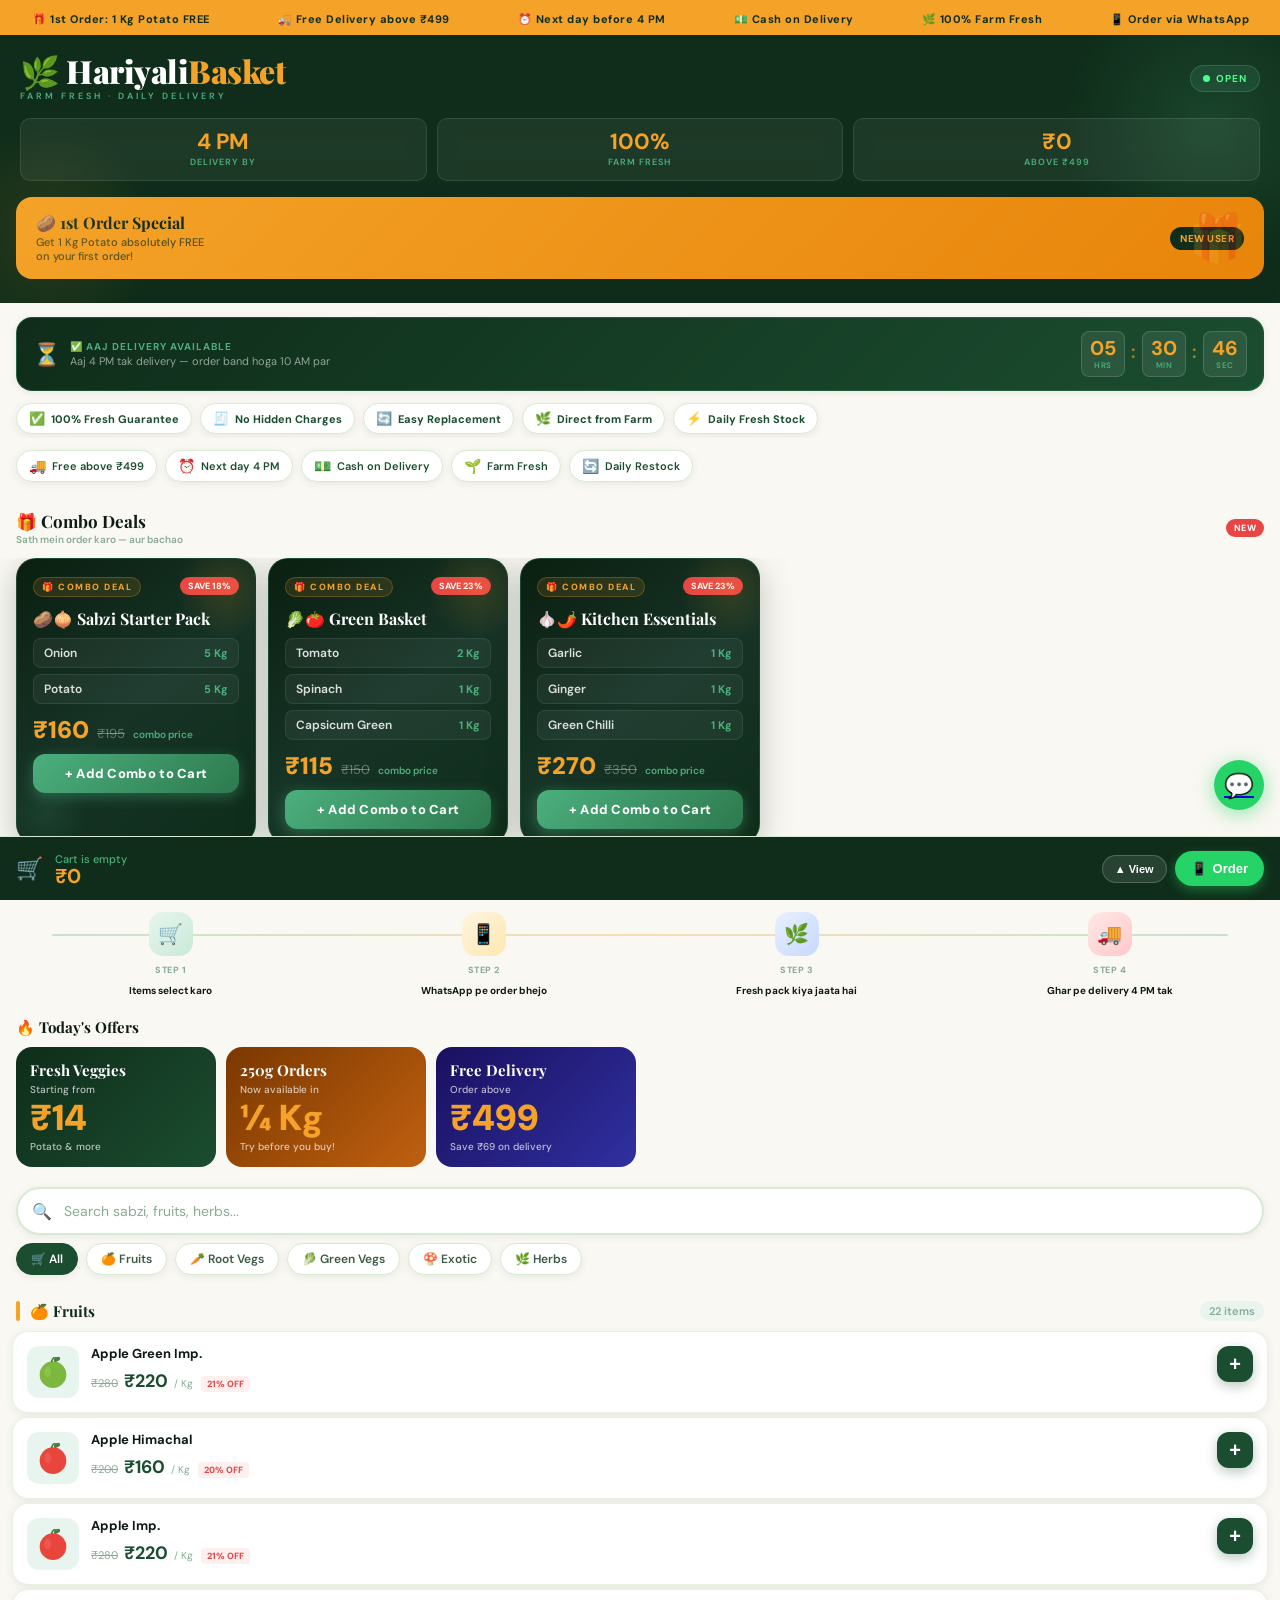
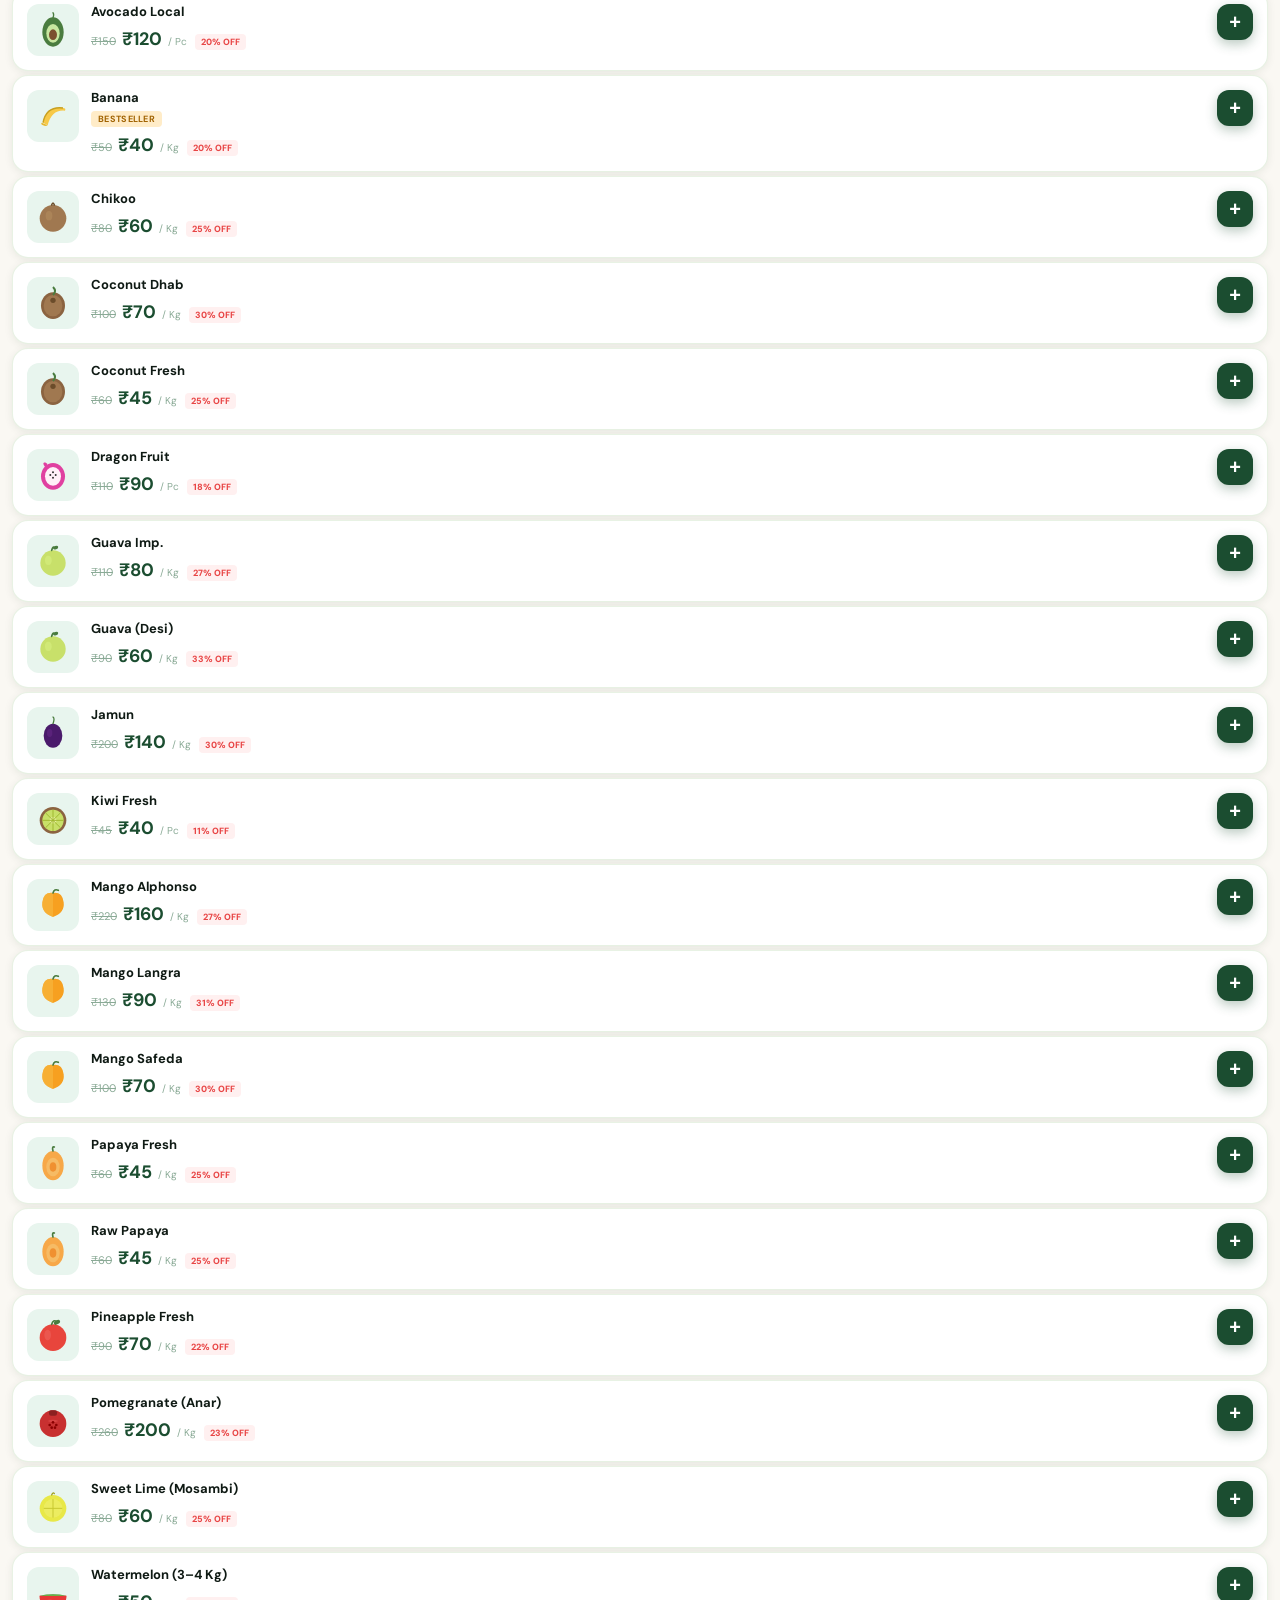
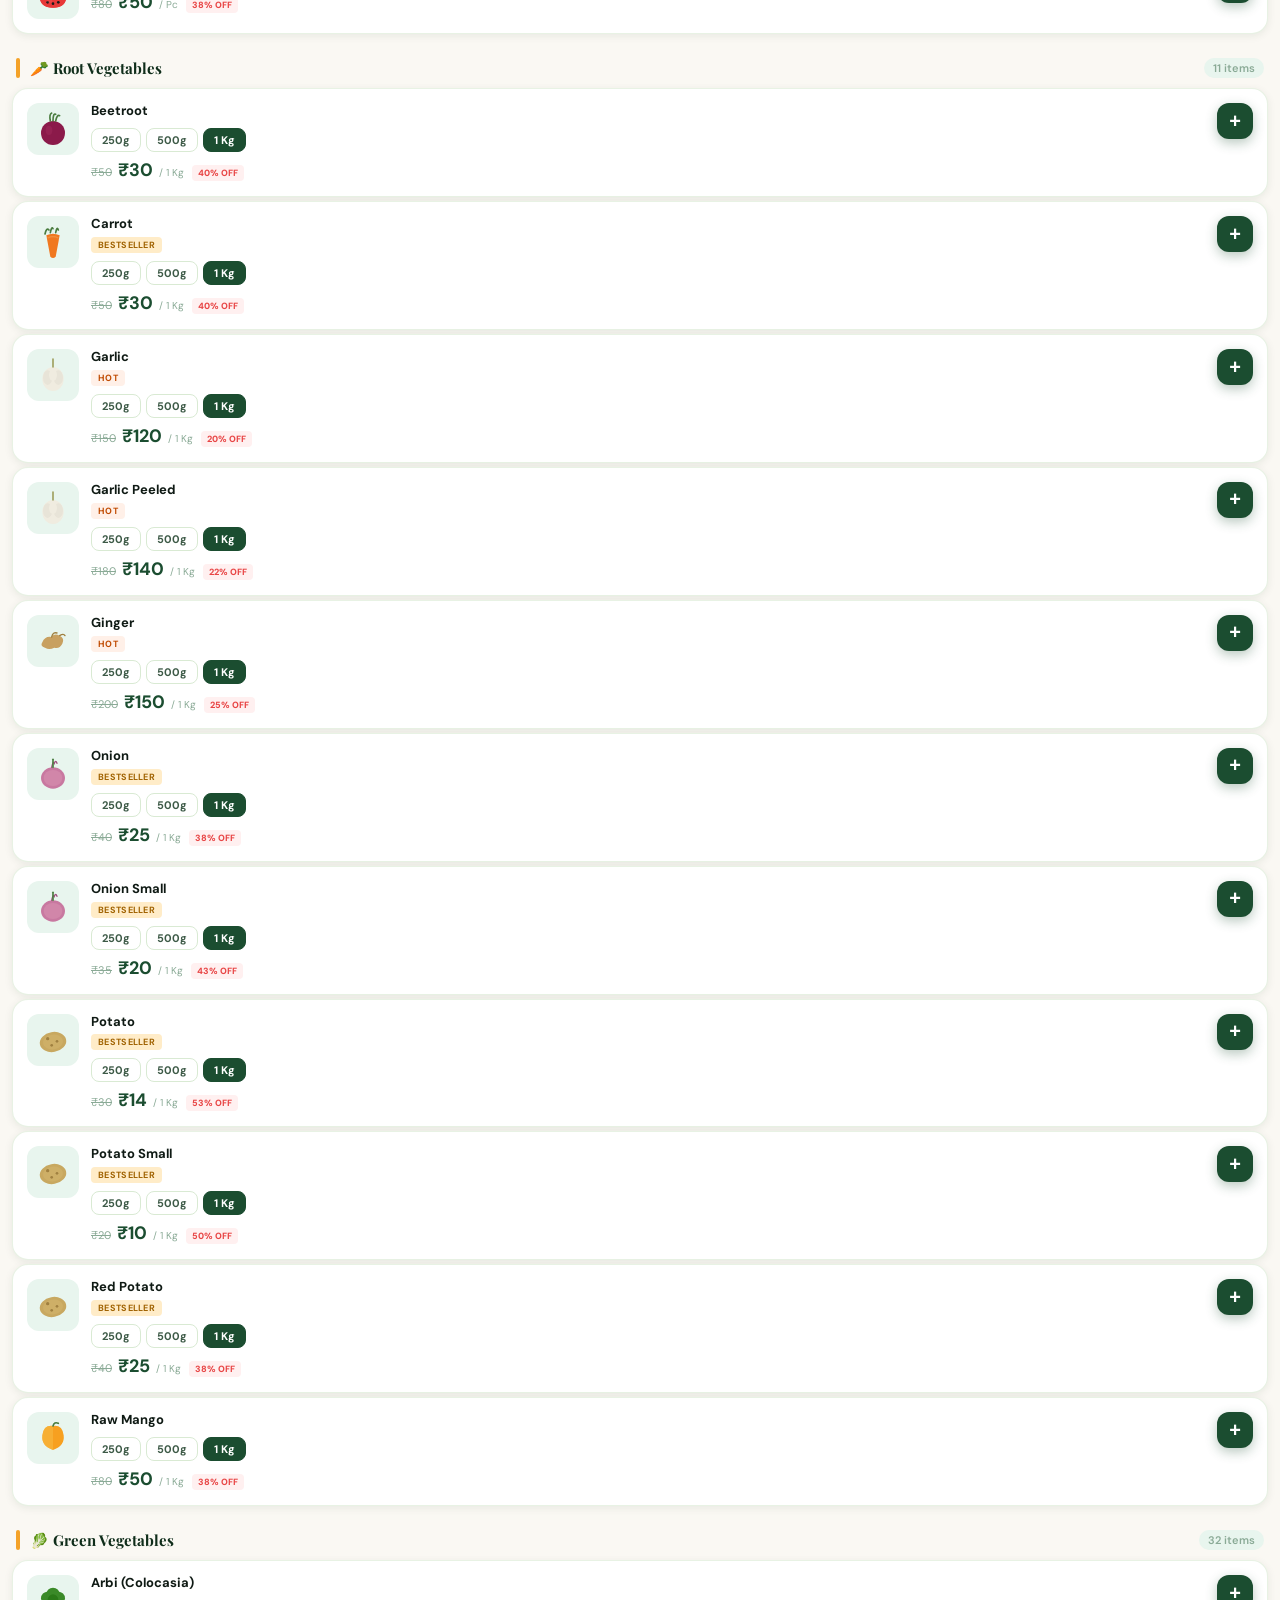
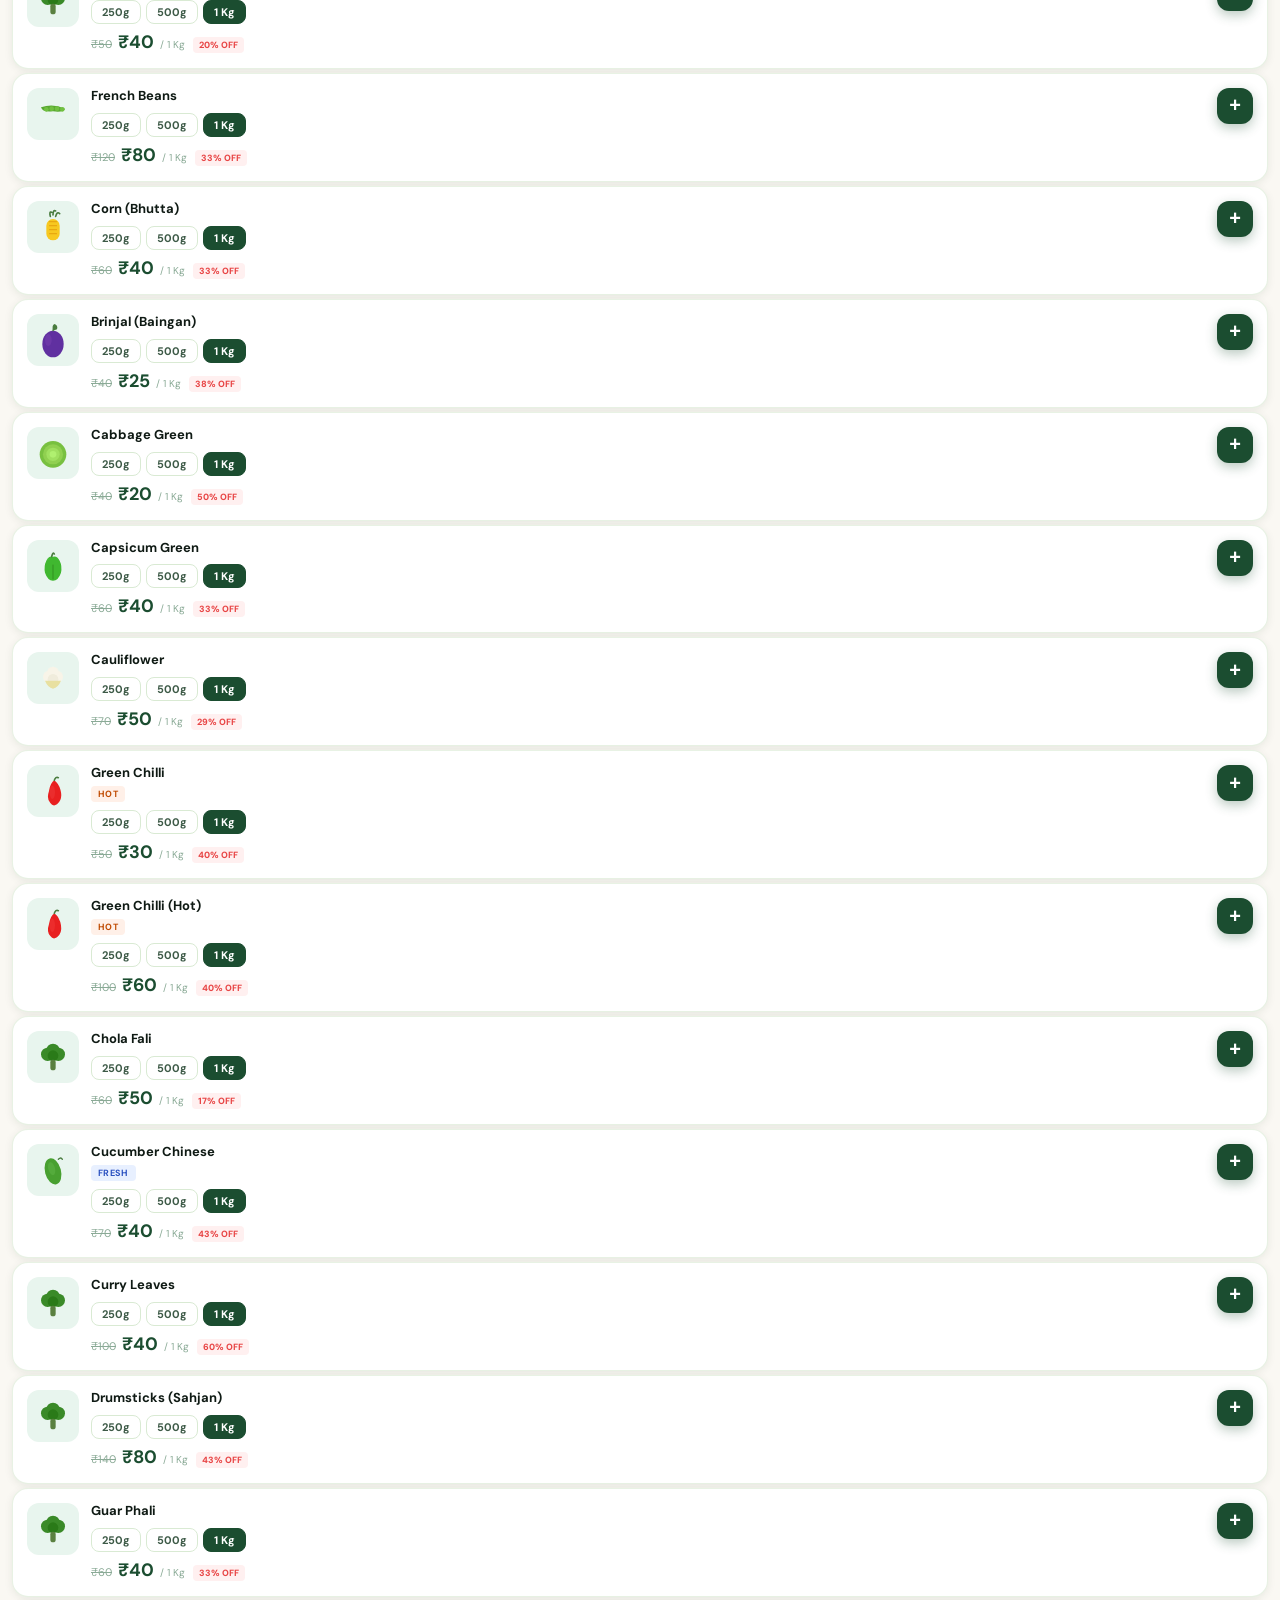
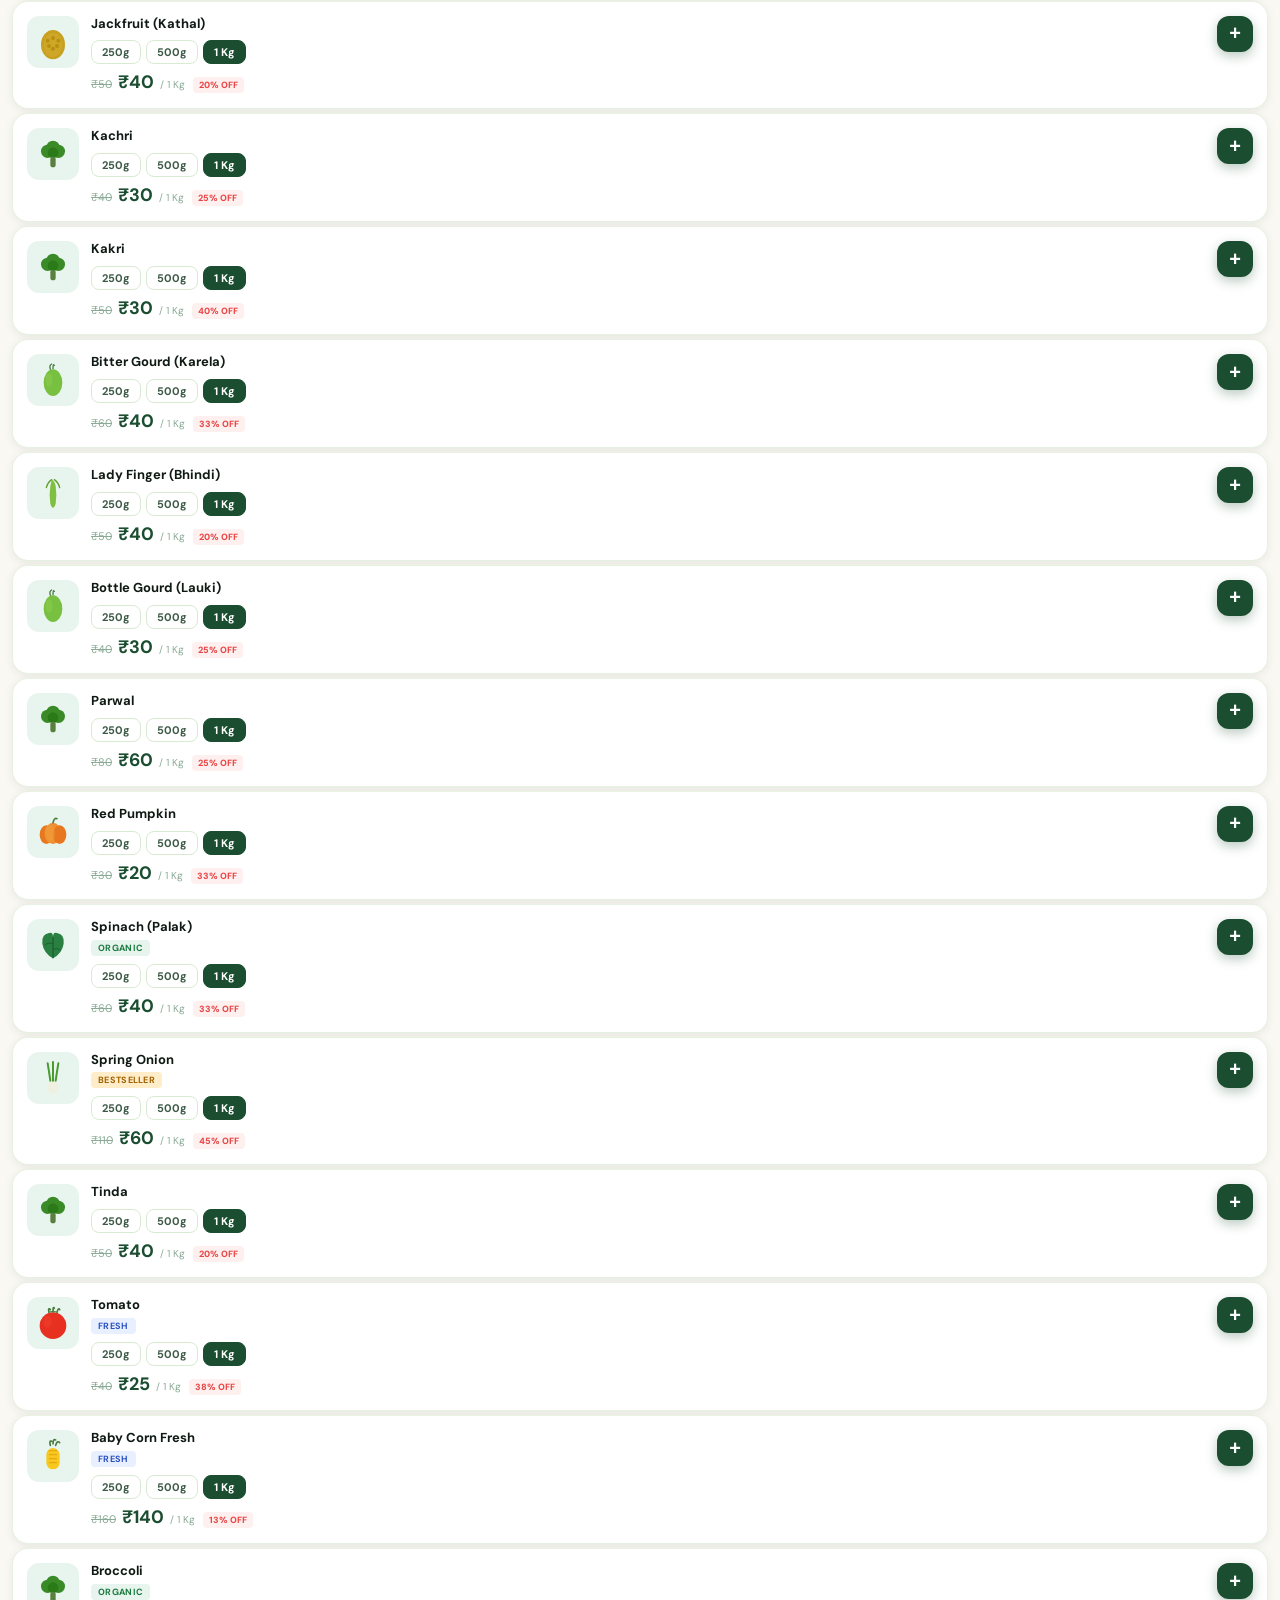
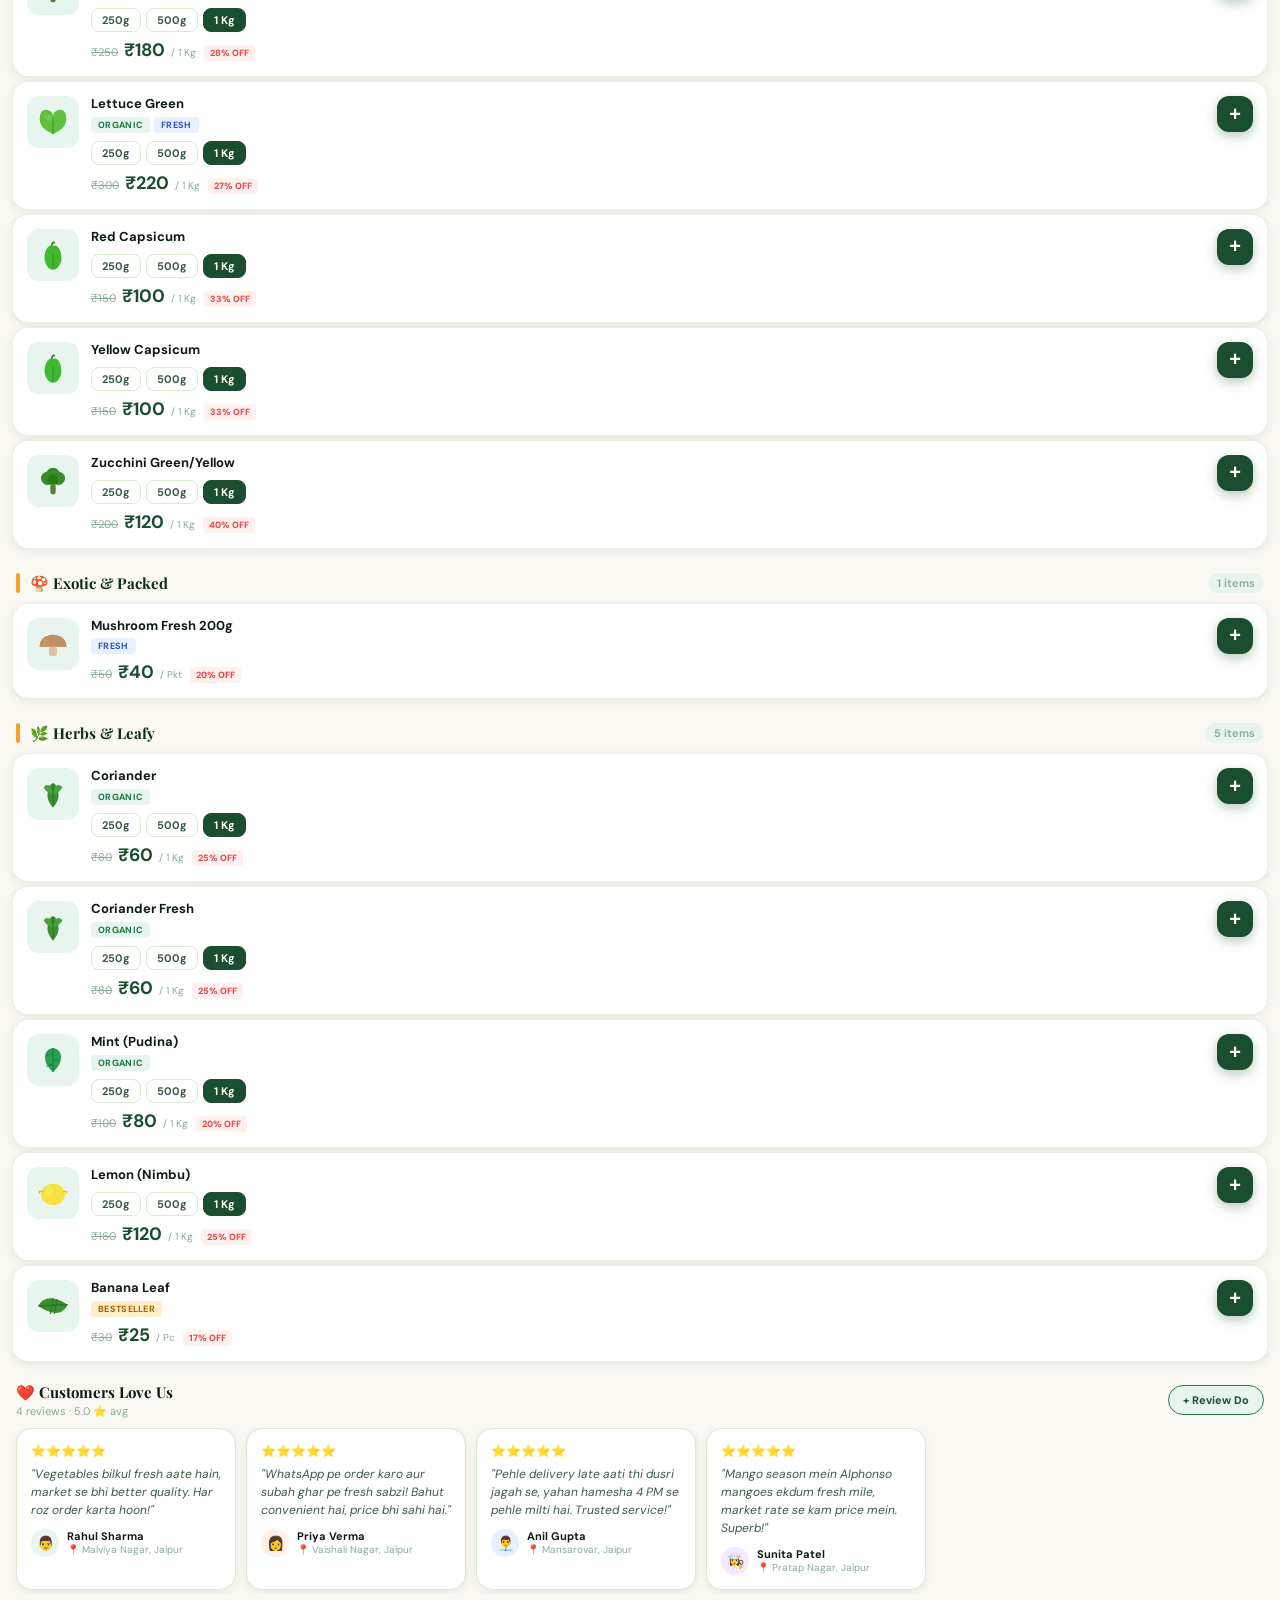
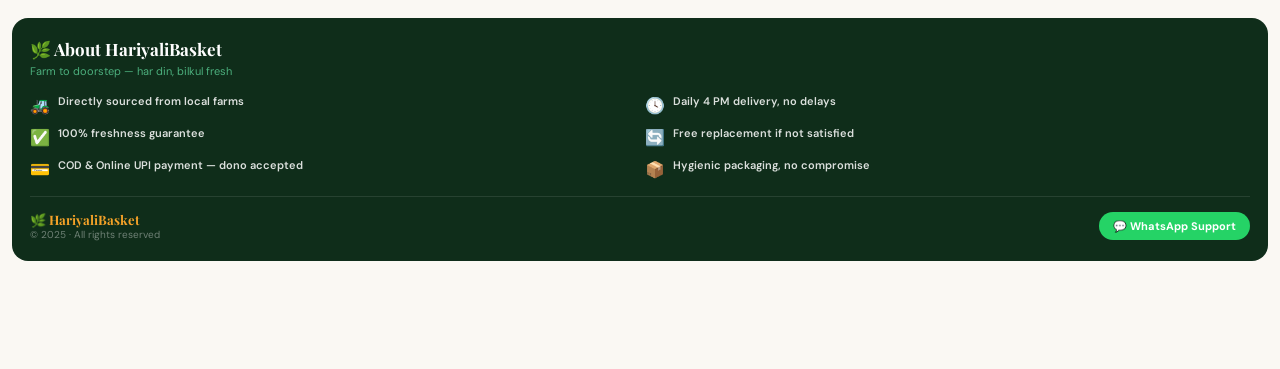
==== commit 61bd3176: "Name change" ====
--- a/index.html
+++ b/index.html
@@ -3,7 +3,7 @@
 <head>
 <meta charset="UTF-8">
 <meta name="viewport" content="width=device-width, initial-scale=1.0">
-<title>Fresh Daily — Farm to Doorstep</title>
+<title>HariyaliBasket — Farm to Doorstep</title>
 <link href="https://fonts.googleapis.com/css2?family=Playfair+Display:wght@700;900&family=DM+Sans:wght@300;400;500;600;700&display=swap" rel="stylesheet">
 <style>
 :root {
@@ -1988,7 +1988,7 @@
   <div class="hero-content">
     <div class="logo-row">
       <div class="logo-block">
-        <h1>🌿 Fresh<span>Daily</span></h1>
+        <h1>🌿 Hariyali<span>Basket</span></h1>
         <p>Farm Fresh · Daily Delivery</p>
       </div>
       <div class="live-badge">
@@ -2220,7 +2220,7 @@
       </div>
       <div class="field-group">
         <div class="field-label">💬 Aapka Anubhav</div>
-        <textarea class="field-input" id="rv_text" rows="3" placeholder="Fresh Daily ke baare mein batayein..." style="resize:none;height:80px;"></textarea>
+        <textarea class="field-input" id="rv_text" rows="3" placeholder="HariyaliBasket ke baare mein batayein..." style="resize:none;height:80px;"></textarea>
       </div>
     </div>
     <div class="modal-footer">
@@ -2233,7 +2233,7 @@
 
 <!-- TRUST FOOTER -->
 <div class="trust-footer">
-  <div class="tf-title">🌿 About Fresh Daily</div>
+  <div class="tf-title">🌿 About HariyaliBasket</div>
   <div class="tf-sub">Farm to doorstep — har din, bilkul fresh</div>
   <div class="tf-grid">
     <div class="tf-item"><div class="tf-icon">🚜</div><div class="tf-text">Directly sourced from local farms</div></div>
@@ -2246,7 +2246,7 @@
   <div class="tf-divider"></div>
   <div class="tf-bottom">
     <div>
-      <div class="tf-brand">🌿 FreshDaily</div>
+      <div class="tf-brand">🌿 HariyaliBasket</div>
       <div class="tf-copy">© 2025 · All rights reserved</div>
     </div>
     <a class="tf-wa-link" href="https://wa.me/918000344554" target="_blank" rel="noopener">
@@ -2829,7 +2829,7 @@
   const { total, savings } = getCartTotals();
   const delivery = total >= 499 ? 0 : 69;
   const grand = total + delivery;
-  let msg = "Hello! I want to place an order from *🌿 Fresh Daily*\n\n*My Order:*\n";
+  let msg = "Hello! I want to place an order from *🌿 HariyaliBasket*\n\n*My Order:*\n";
   cartKeys.forEach(key => {
     const parts = key.split("_");
     const idx = parseInt(parts[0]);
@@ -2851,7 +2851,7 @@
 
 
 // ===== ADDRESS MODAL =====
-const STORAGE_KEY = 'freshdaily_customer';
+const STORAGE_KEY = 'hariyalibasket_customer';
 
 function openAddressModal() {
   const cartKeys = Object.keys(cart);
@@ -2937,7 +2937,7 @@
   const grand = total + delivery;
   const isPaid = paymentMode === 'upi';
 
-  let msg = "Hello! 🌿 *Fresh Daily* pe order dena tha\n";
+  let msg = "Hello! 🌿 *HariyaliBasket* pe order dena tha\n";
   msg += "━━━━━━━━━━━━━━━━━━\n";
   msg += "👤 *Customer Details*\n";
   msg += `📛 Naam: ${data.name}\n`;
@@ -3300,7 +3300,7 @@
 
 // ===== PAYMENT METHOD =====
 const UPI_ID = 'imanohar07773@ybl';
-const UPI_NAME = 'Fresh Daily';
+const UPI_NAME = 'HariyaliBasket';
 let selectedPayment = 'cod';
 let pendingOrderData = null;
 
@@ -3332,7 +3332,7 @@
   const { total } = getCartTotals();
   const delivery = total >= 499 ? 0 : 69;
   const grand = total + delivery;
-  const note = encodeURIComponent('Fresh Daily Order');
+  const note = encodeURIComponent('HariyaliBasket Order');
   const base = 'pa=' + UPI_ID + '&pn=' + encodeURIComponent(UPI_NAME) + '&am=' + grand + '&cu=INR&tn=' + note;
   const urls = {
     gpay:    'tez://upi/pay?' + base,
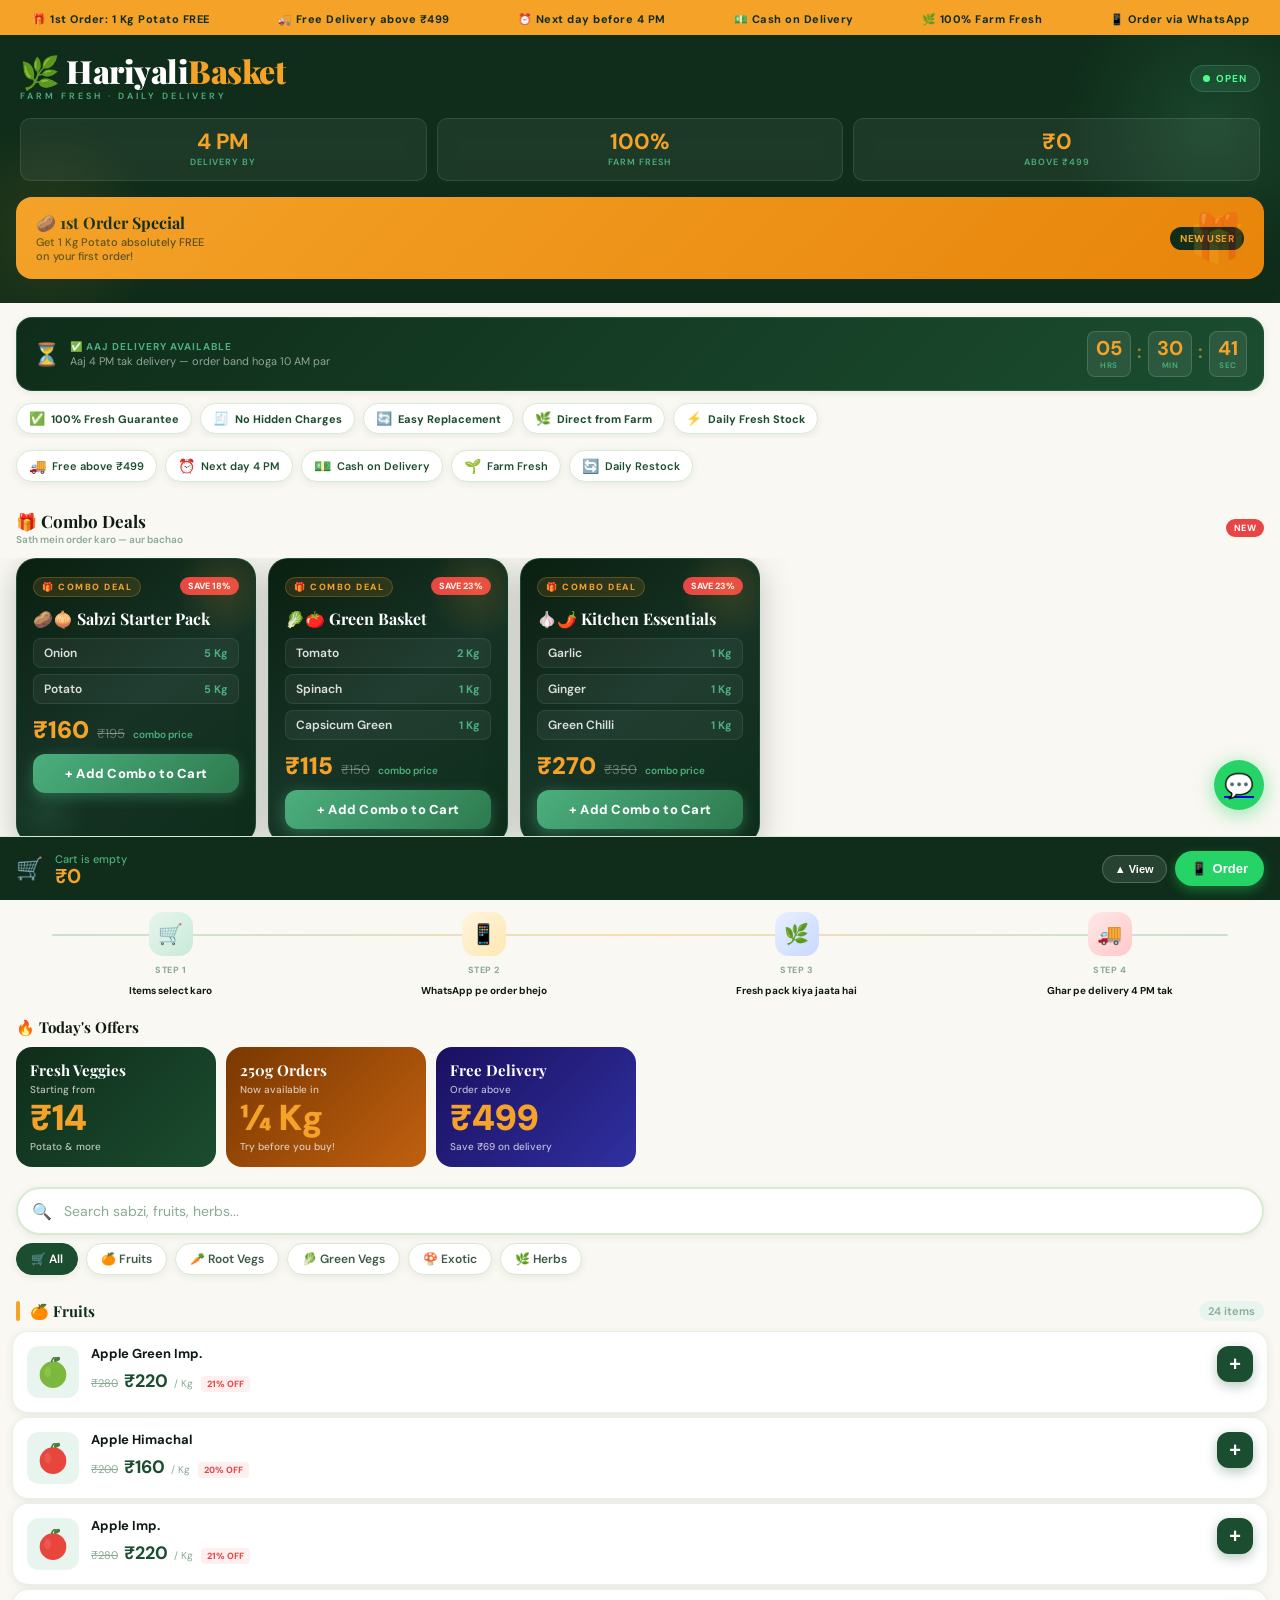
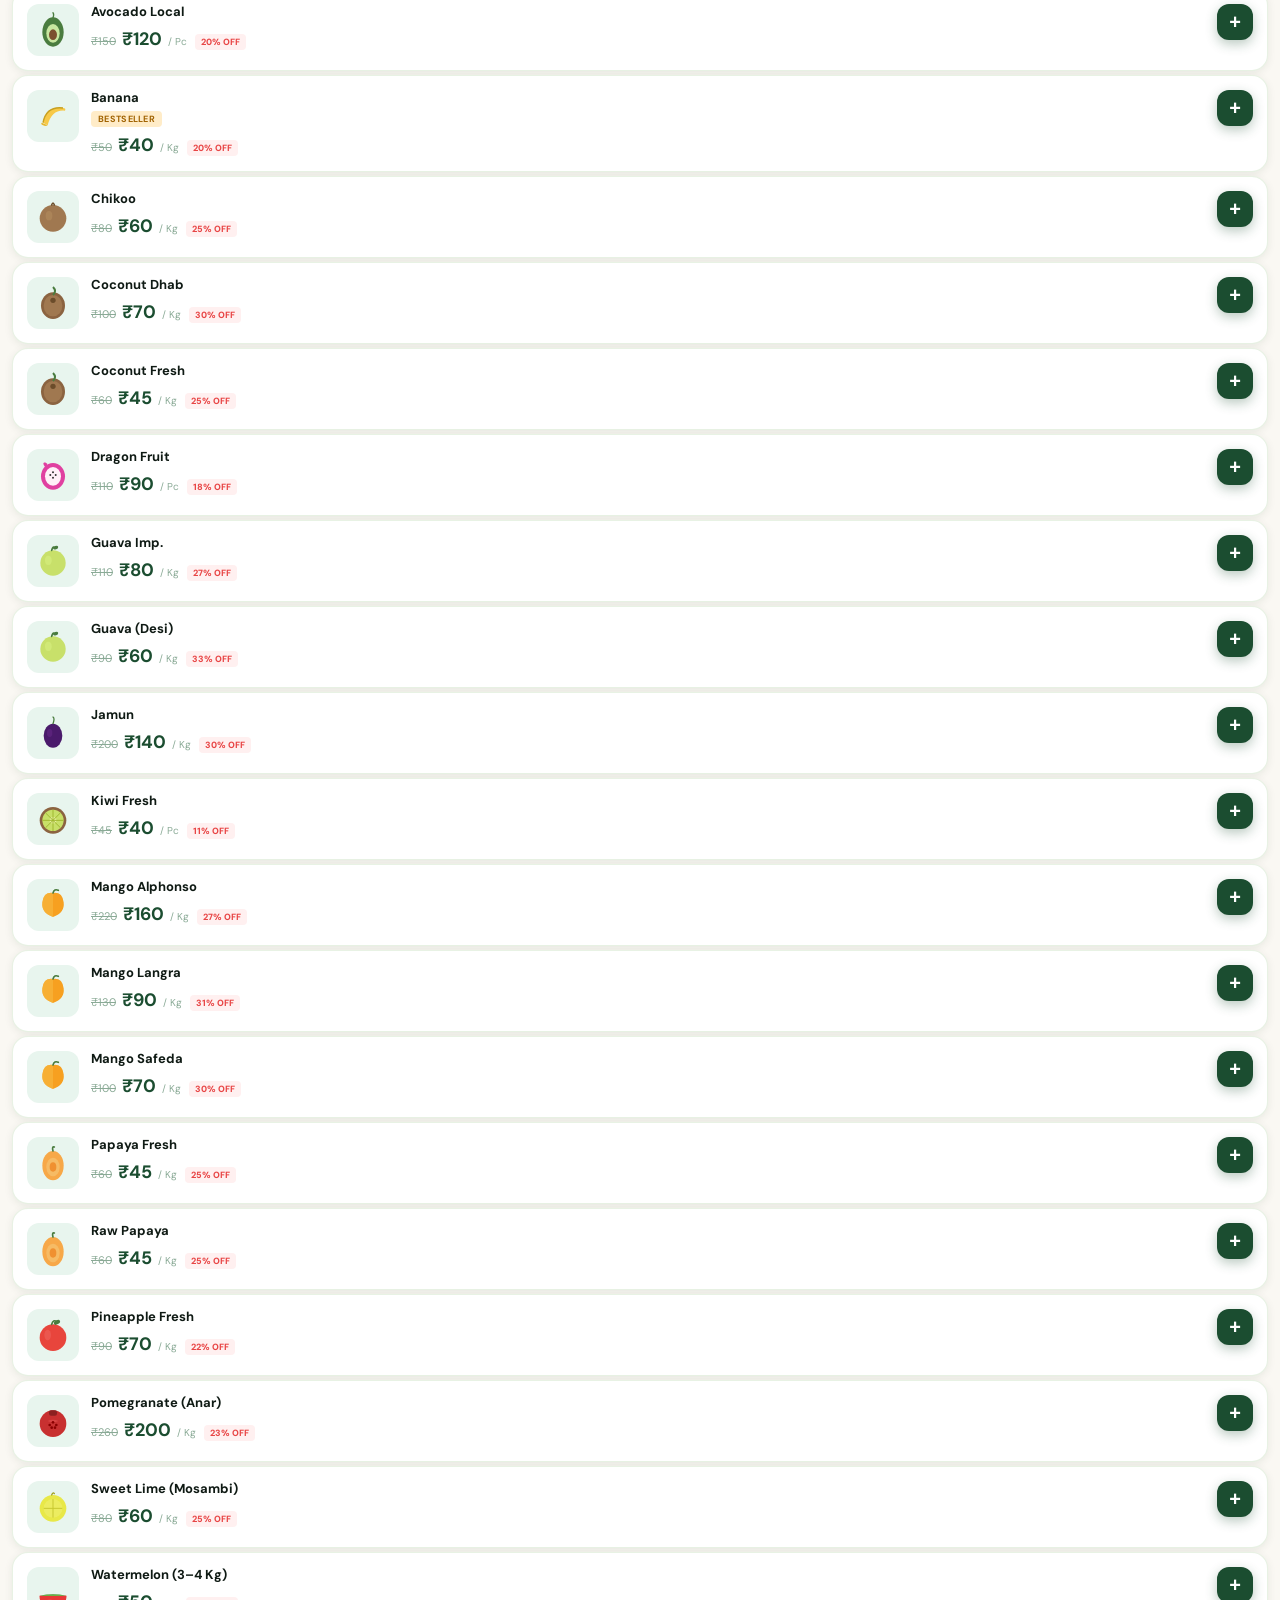
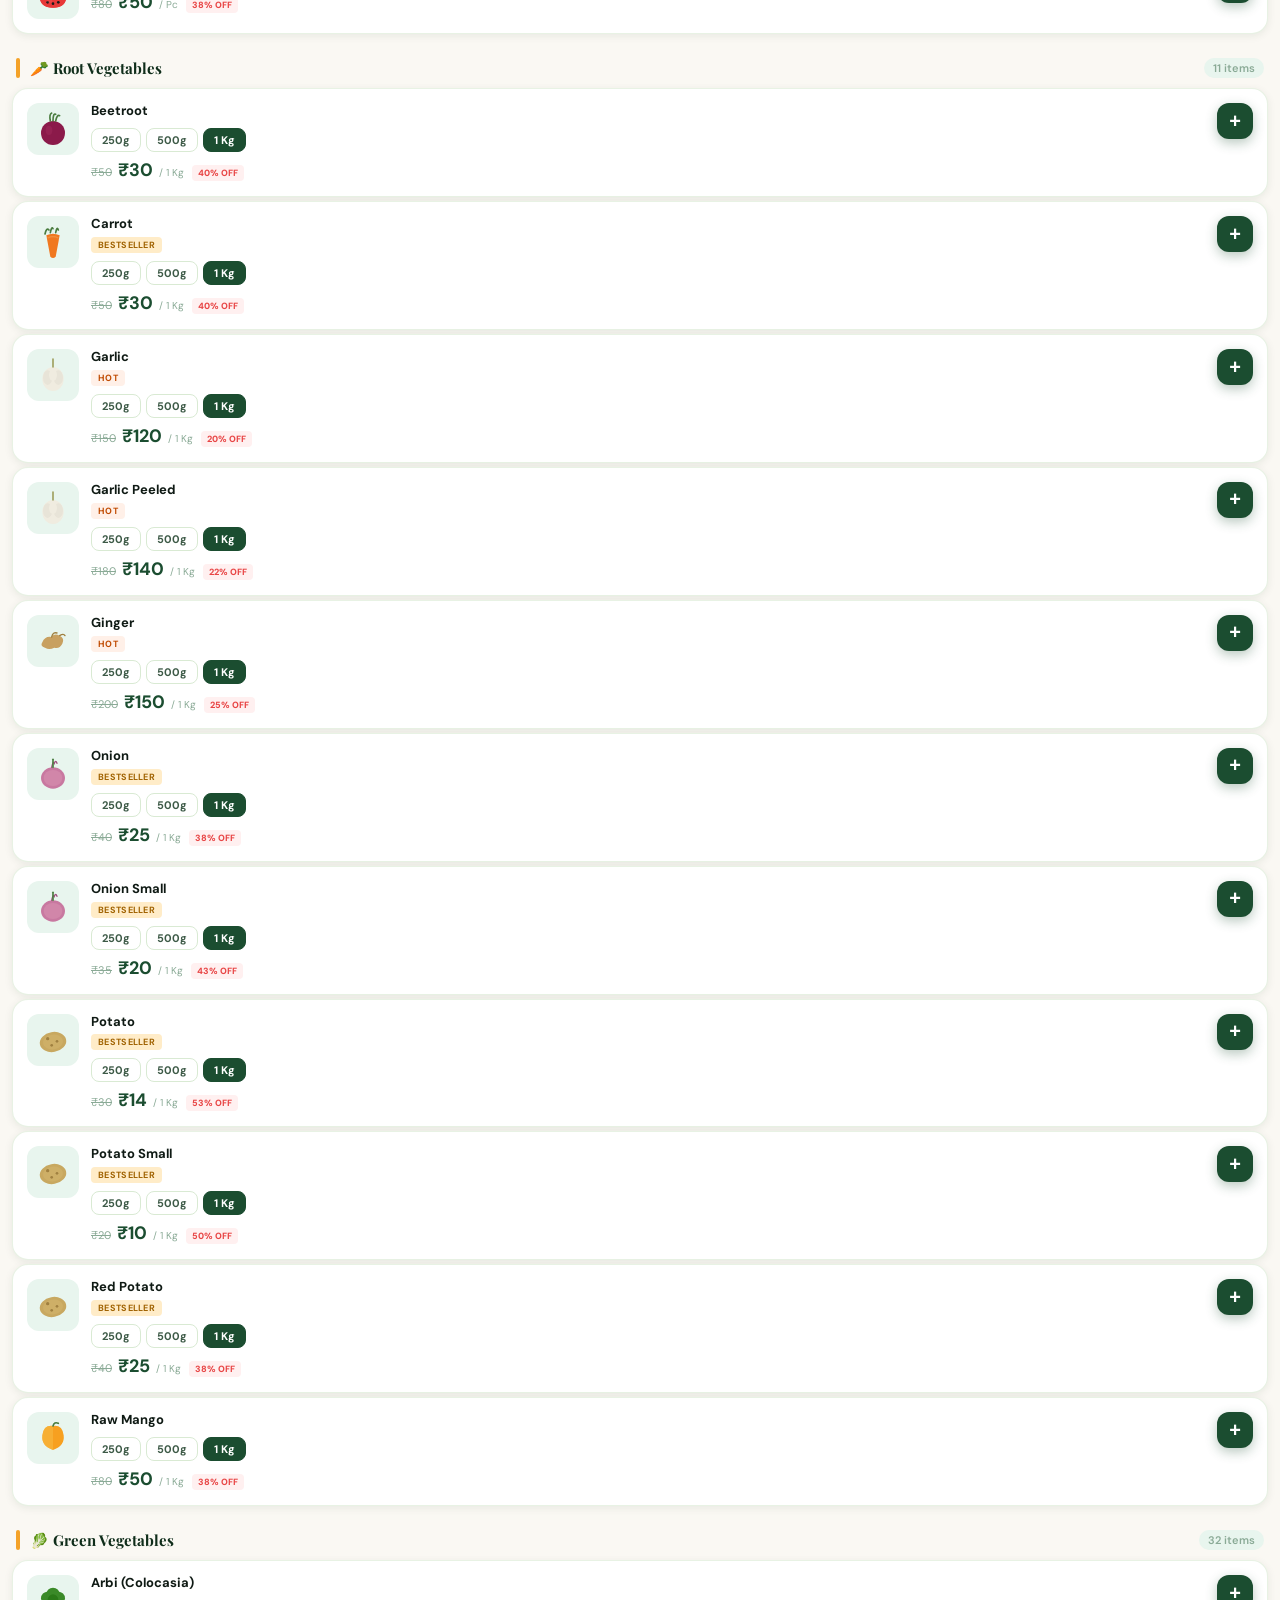
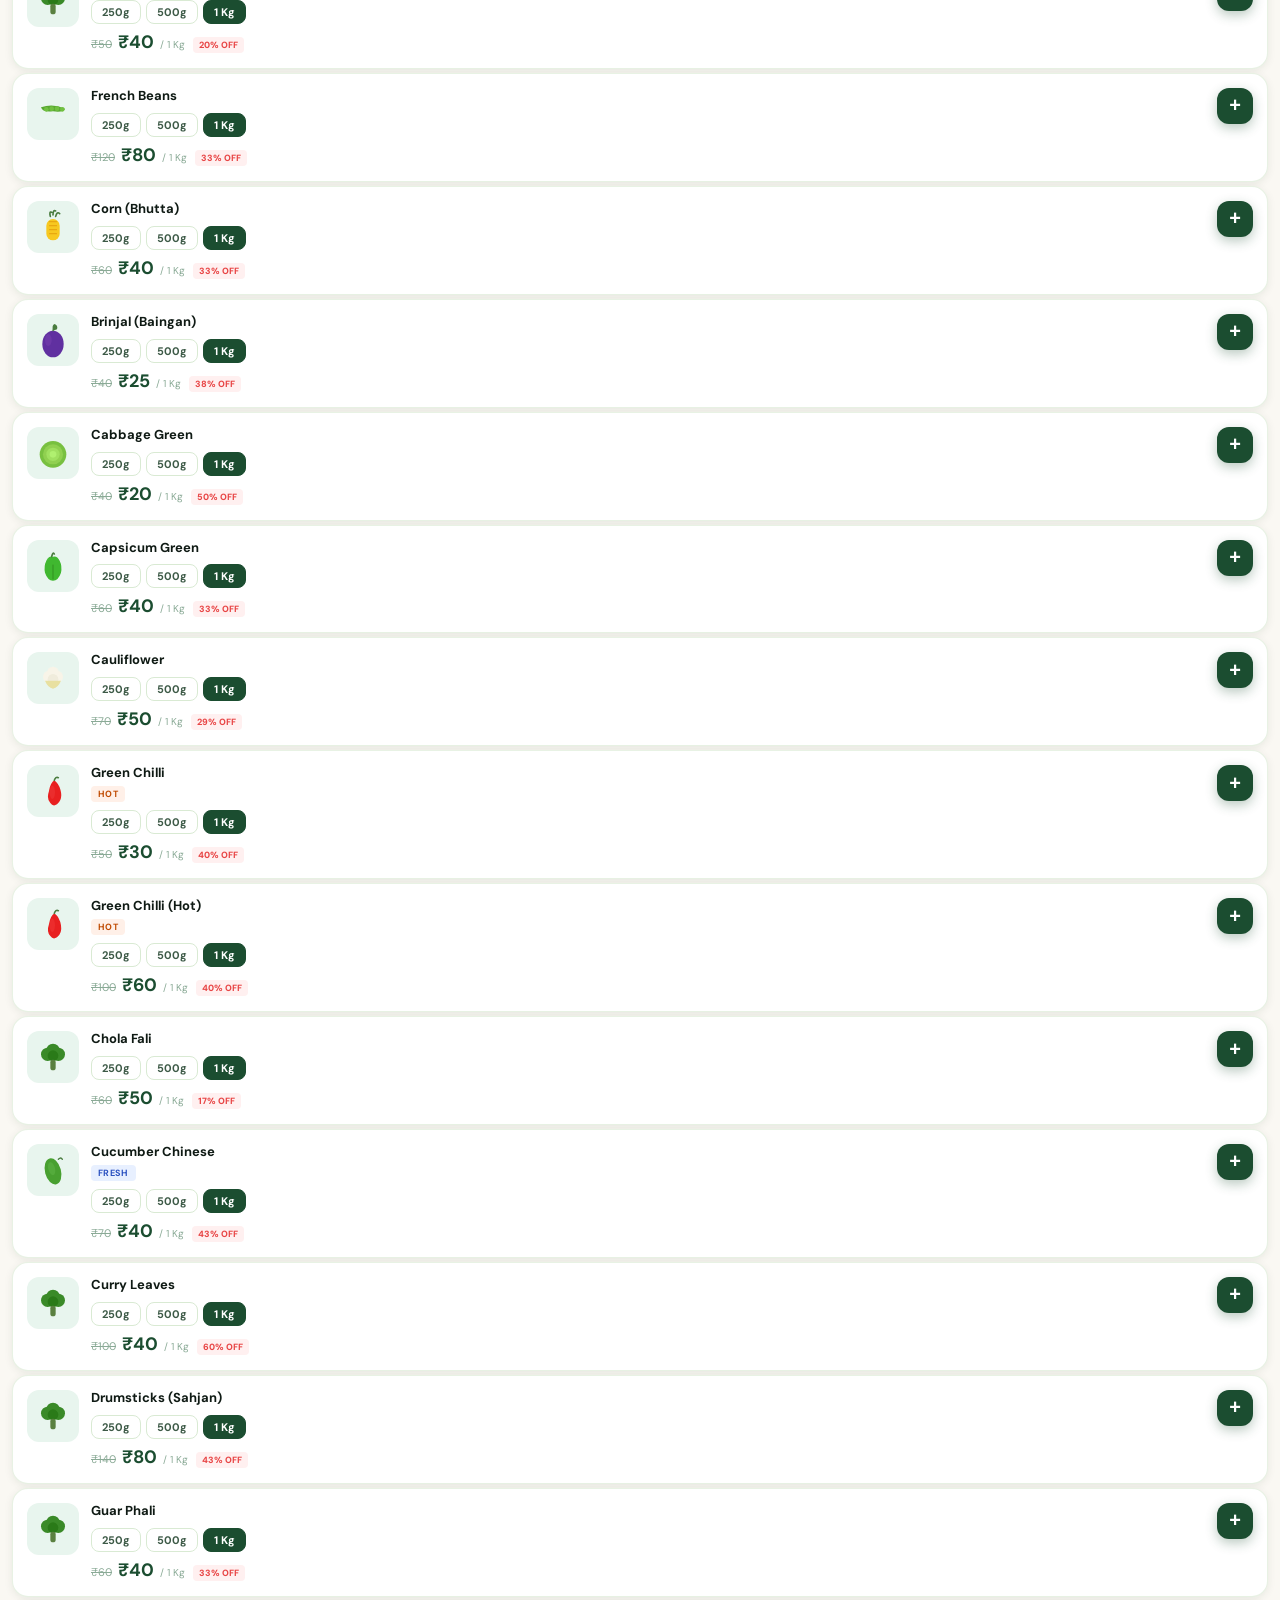
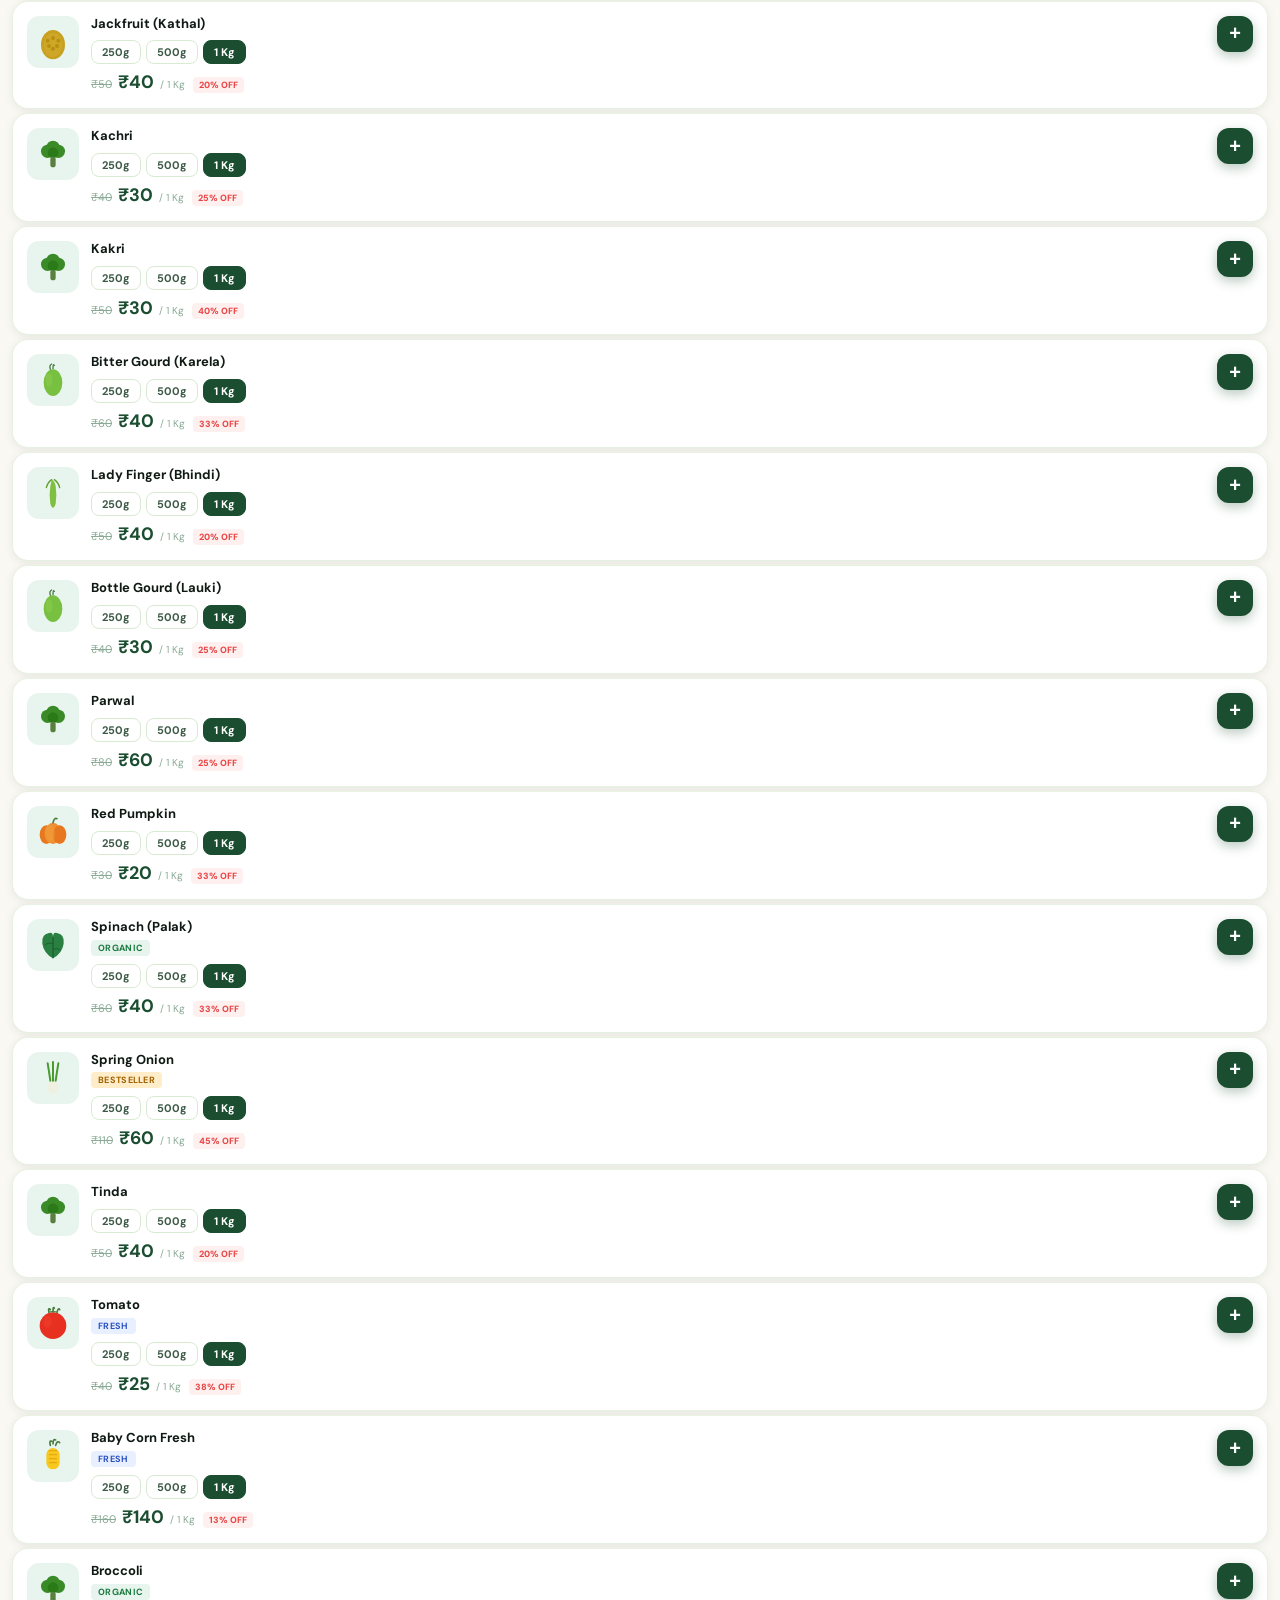
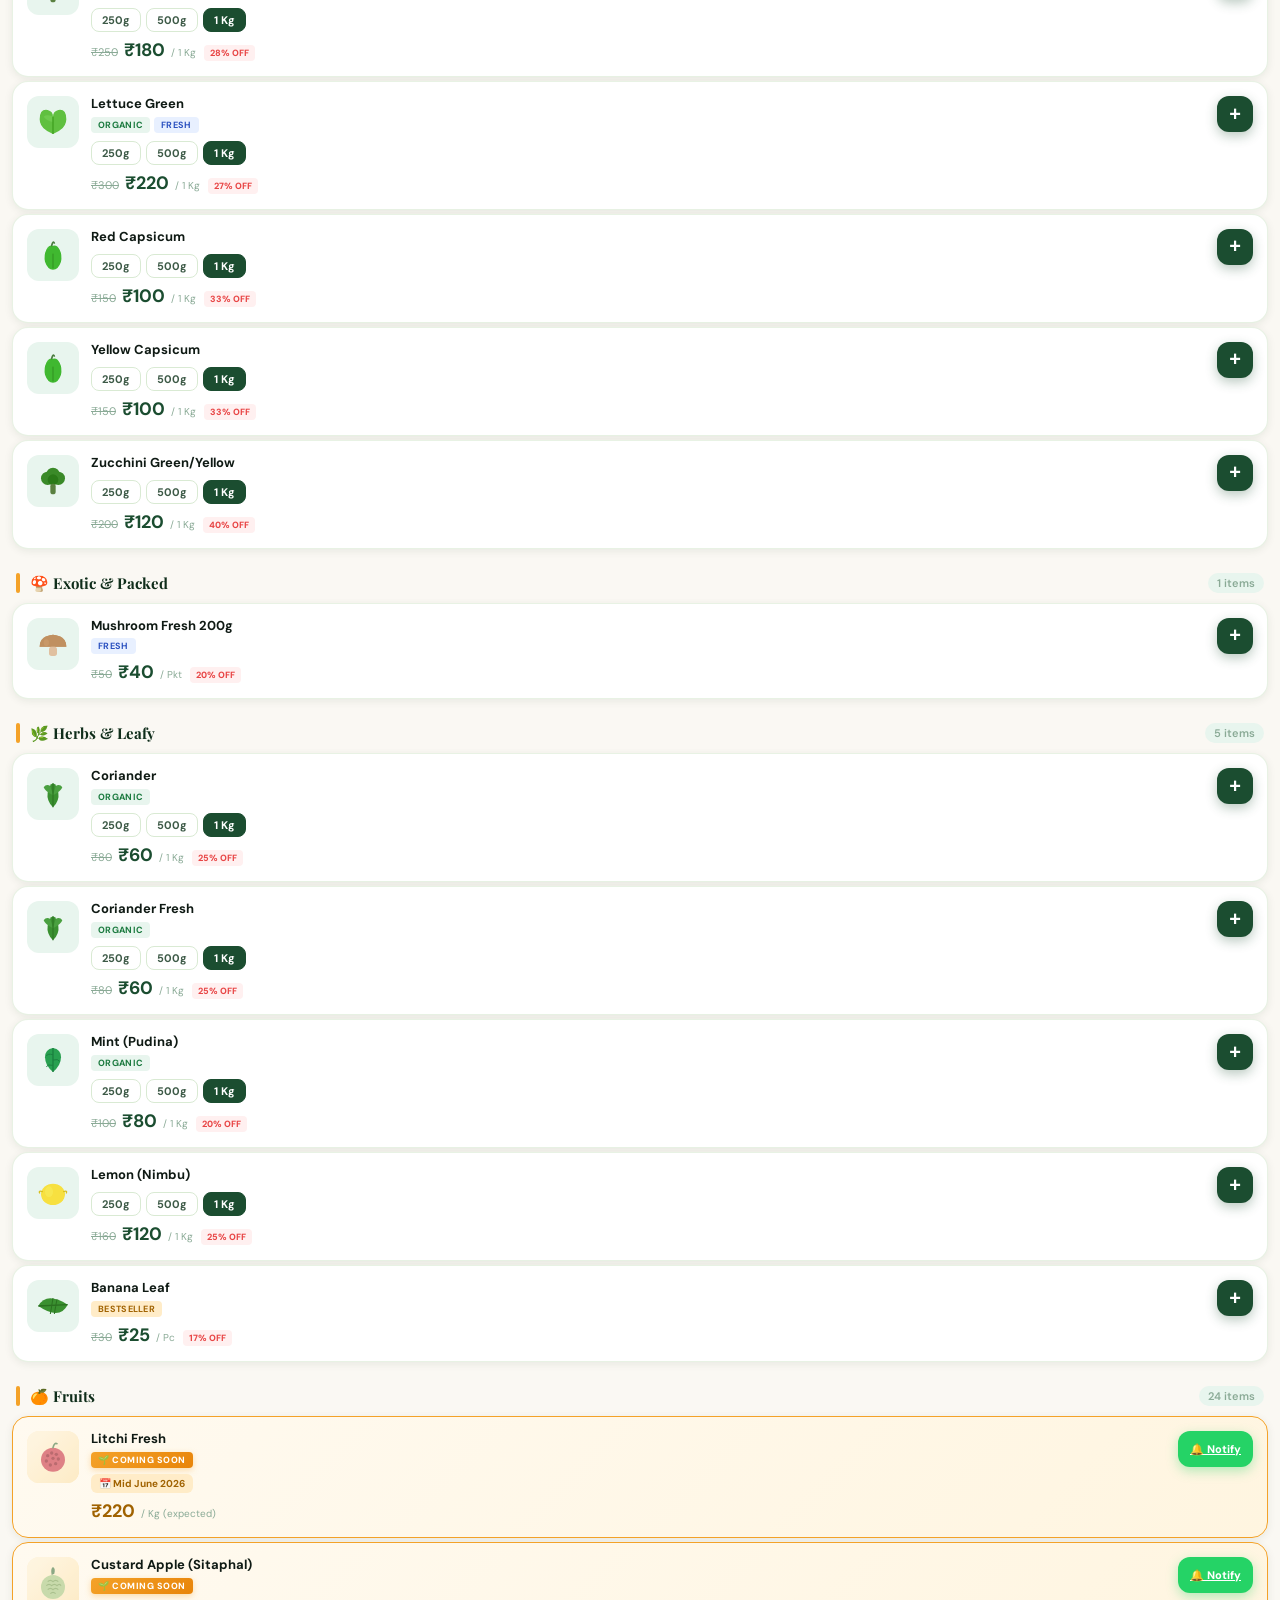
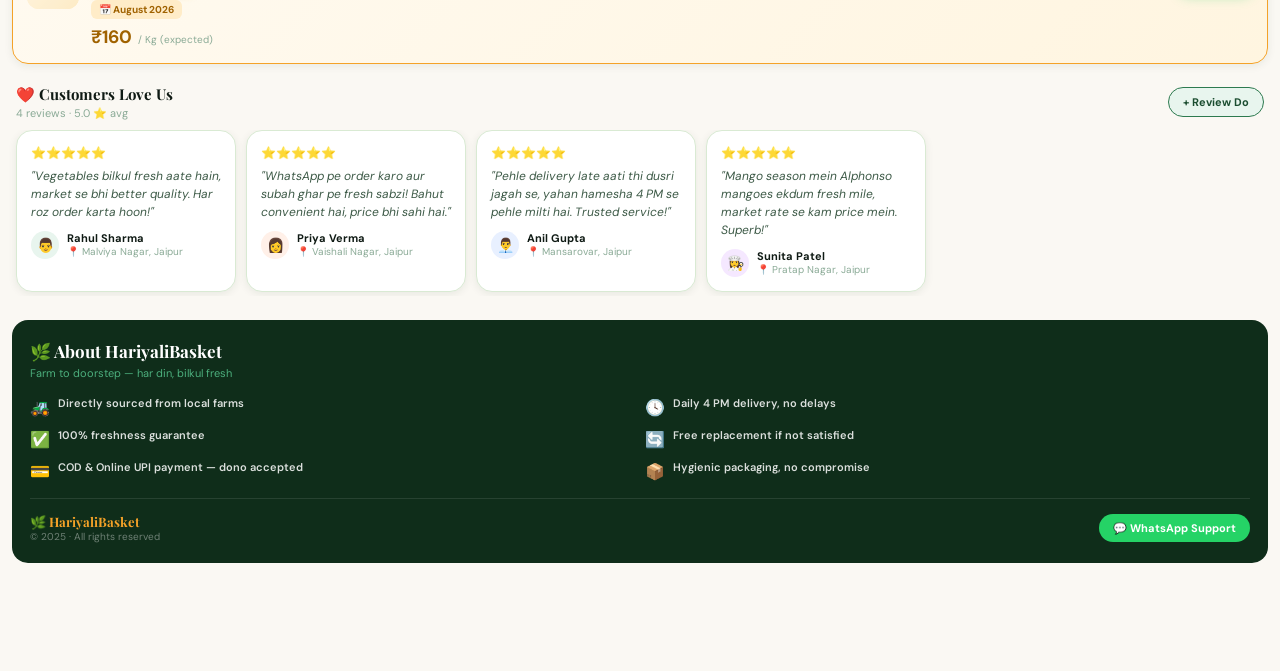
==== commit f576b5e3: "feat: Add Coming Soon support for upcoming/seasonal products - Added 'coming' field to product objec" ====
--- a/index.html
+++ b/index.html
@@ -448,6 +448,74 @@
 .badge-hot { background: #fff0e8; color: #c04a00; }
 .badge-fresh { background: #e8f0ff; color: #2a50c0; }
 .badge-best { background: var(--amber-light); color: #a06200; }
+.badge-coming {
+  background: linear-gradient(135deg, #f4a228, #e8850a);
+  color: #fff;
+  font-weight: 800;
+  letter-spacing: 0.5px;
+  box-shadow: 0 2px 6px rgba(244,162,40,0.35);
+}
+
+/* ===== COMING SOON OVERLAY STYLE ===== */
+.item-card.coming-soon {
+  background: linear-gradient(135deg, #fffaf0 0%, #fff5e0 100%);
+  border-color: #f4a228;
+  position: relative;
+}
+.item-card.coming-soon .item-emoji {
+  background: linear-gradient(135deg, #fff0d0, #ffe0a0);
+  position: relative;
+  filter: saturate(0.9);
+}
+.item-card.coming-soon .item-emoji::after {
+  content: '';
+  position: absolute;
+  inset: 0;
+  background: rgba(255,255,255,0.35);
+  border-radius: 12px;
+}
+.item-card.coming-soon .price-sp {
+  color: #a06200;
+}
+.item-card.coming-soon .price-mrp,
+.item-card.coming-soon .discount-tag {
+  display: none;
+}
+
+.coming-date-strip {
+  display: inline-flex;
+  align-items: center;
+  gap: 5px;
+  font-size: 10px;
+  font-weight: 700;
+  color: #a06200;
+  background: var(--amber-light);
+  padding: 3px 8px;
+  border-radius: 6px;
+  margin-top: 6px;
+}
+
+.notify-btn {
+  width: auto;
+  height: 36px;
+  padding: 0 12px;
+  border-radius: 12px;
+  background: #25d366;
+  border: none;
+  color: var(--white);
+  font-size: 11px;
+  font-weight: 800;
+  cursor: pointer;
+  display: flex;
+  align-items: center;
+  justify-content: center;
+  gap: 4px;
+  white-space: nowrap;
+  box-shadow: 0 4px 12px rgba(37,211,102,0.35);
+  transition: all 0.15s;
+  font-family: 'DM Sans', sans-serif;
+}
+.notify-btn:active { transform: scale(0.94); }
 
 /* Weight tabs */
 .weight-tabs {
@@ -2346,12 +2414,15 @@
   "Tomato": `<svg viewBox="0 0 60 60" xmlns="http://www.w3.org/2000/svg"><circle cx="30" cy="34" r="20" fill="#e83020"/><ellipse cx="22" cy="28" rx="6" ry="9" fill="#f04030" opacity="0.5"/><path d="M24 14 Q22 6 26 10 M30 13 Q30 4 32 8 M36 14 Q38 6 40 10" stroke="#4a7c3f" stroke-width="2.5" fill="none" stroke-linecap="round"/><path d="M22 14 Q30 10 38 14" fill="#4a7c3f"/></svg>`,
   "Spring Onion": `<svg viewBox="0 0 60 60" xmlns="http://www.w3.org/2000/svg"><ellipse cx="30" cy="44" rx="8" ry="10" fill="#f0f0e0"/><path d="M26 34 Q24 20 22 8" stroke="#4a9a30" stroke-width="3" fill="none" stroke-linecap="round"/><path d="M30 34 Q30 18 30 6" stroke="#4a9a30" stroke-width="3" fill="none" stroke-linecap="round"/><path d="M34 34 Q36 20 38 8" stroke="#4a9a30" stroke-width="3" fill="none" stroke-linecap="round"/></svg>`,
   "Banana Leaf": `<svg viewBox="0 0 60 60" xmlns="http://www.w3.org/2000/svg"><path d="M8 30 Q20 8 52 28 Q40 52 8 30Z" fill="#3a9030"/><line x1="8" y1="30" x2="52" y2="28" stroke="#2a7020" stroke-width="2"/><path d="M30 18 Q28 30 26 42" stroke="#2a7020" stroke-width="1.5" fill="none"/><path d="M36 20 Q34 30 32 42" stroke="#2a7020" stroke-width="1.5" fill="none"/></svg>`,
+  "Litchi": `<svg viewBox="0 0 60 60" xmlns="http://www.w3.org/2000/svg"><circle cx="30" cy="34" r="18" fill="#d83840"/><circle cx="22" cy="28" r="2.5" fill="#a01820"/><circle cx="28" cy="24" r="2.5" fill="#a01820"/><circle cx="35" cy="26" r="2.5" fill="#a01820"/><circle cx="38" cy="33" r="2.5" fill="#a01820"/><circle cx="34" cy="40" r="2.5" fill="#a01820"/><circle cx="26" cy="42" r="2.5" fill="#a01820"/><circle cx="20" cy="36" r="2.5" fill="#a01820"/><circle cx="30" cy="32" r="2.5" fill="#a01820"/><path d="M30 16 Q32 8 36 10" stroke="#4a7c3f" stroke-width="2.5" fill="none" stroke-linecap="round"/></svg>`,
+  "Custard Apple": `<svg viewBox="0 0 60 60" xmlns="http://www.w3.org/2000/svg"><circle cx="30" cy="36" r="18" fill="#a8c878"/><path d="M22 28 Q26 24 30 28 Q34 24 38 28" fill="none" stroke="#7ba048" stroke-width="1.8"/><path d="M20 34 Q24 30 28 34 Q32 30 36 34 Q40 30 42 34" fill="none" stroke="#7ba048" stroke-width="1.8"/><path d="M22 40 Q26 36 30 40 Q34 36 38 40" fill="none" stroke="#7ba048" stroke-width="1.8"/><path d="M26 46 Q30 42 34 46" fill="none" stroke="#7ba048" stroke-width="1.8"/><path d="M28 18 Q26 8 30 6 Q34 8 32 16" fill="#4a7c3f"/></svg>`,
 };
 
 function getImage(name) {
   const lname = name.toLowerCase();
   // Exact priority matches
   if (lname.includes("apple green")) return svgMap["Apple Green"];
+  if (lname.includes("custard apple") || lname.includes("sitaphal")) return svgMap["Custard Apple"];
   if (lname.includes("spring onion")) return svgMap["Spring Onion"];
   if (lname.includes("dragon fruit")) return svgMap["Dragon Fruit"];
   if (lname.includes("sweet lime")) return svgMap["Sweet Lime"];
@@ -2361,6 +2432,7 @@
   if (lname.includes("baby corn")) return svgMap["Corn"];
   if (lname.includes("banana leaf")) return svgMap["Banana Leaf"];
   if (lname.includes("bitter gourd") || lname.includes("karela")) return svgMap["Bottle"];
+  if (lname.includes("litchi")) return svgMap["Litchi"];
   // General matches
   for (let k in svgMap) {
     if (lname.includes(k.toLowerCase())) return svgMap[k];
@@ -2450,6 +2522,16 @@
   {cat:"🌿 Herbs & Leafy",name:"Mint (Pudina)",uom:"Kg",mrp:100,sp:80},
   {cat:"🌿 Herbs & Leafy",name:"Lemon (Nimbu)",uom:"Kg",mrp:160,sp:120},
   {cat:"🌿 Herbs & Leafy",name:"Banana Leaf",uom:"Pc",mrp:30,sp:25},
+
+  // ============================================================
+  // 🌱 COMING SOON — Add 'coming' field to mark as upcoming product
+  // Example: coming: "Mid June 2026"  OR  coming: true  (for "Aane Wala Hai")
+  // - Coming soon items: 'Notify Me' button (WhatsApp) replaces Add to Cart
+  // - Auto-styled with Coming Soon badge + amber theme
+  // - Saare existing fields normal use ho sakte hain
+  // ============================================================
+  {cat:"🍊 Fruits",name:"Litchi Fresh",uom:"Kg",mrp:280,sp:220,coming:"Mid June 2026"},
+  {cat:"🍊 Fruits",name:"Custard Apple (Sitaphal)",uom:"Kg",mrp:200,sp:160,coming:"August 2026"},
 ];
 
 let cart = {};
@@ -2779,6 +2861,33 @@
     const badges = getBadges(it.name, it.cat);
     const imgSrc = getImage(it.name);
     const lineTotal = qty > 0 ? `₹${qty * dispSP}` : '';
+    const isComingSoon = !!it.coming;
+
+    // Coming Soon card (special render)
+    if (isComingSoon) {
+      const launchTxt = it.coming === true ? 'Aane Wala Hai' : it.coming;
+      const notifyMsg = encodeURIComponent(
+        `Hi! 🌿 Mujhe *${it.name}* ki notification chahiye jab available ho. (Coming: ${launchTxt})\n— from HariyaliBasket website`
+      );
+      html += `<div class="item-card coming-soon ${isFullRender ? 'animate-in' : ''}" data-idx="${it.idx}" style="animation-delay:${isFullRender ? arrIdx * 0.03 : 0}s">
+        <div class="item-emoji svg-icon">${imgSrc}</div>
+        <div class="item-body">
+          <div class="item-name">${it.name}</div>
+          <div class="item-badges"><span class="badge badge-coming">🌱 COMING SOON</span></div>
+          <div class="coming-date-strip">📅 ${launchTxt}</div>
+          <div class="price-row">
+            <span class="price-sp">₹${it.sp}</span>
+            <span class="price-unit">/ ${it.uom} (expected)</span>
+          </div>
+        </div>
+        <div class="item-right">
+          <a class="notify-btn" href="https://wa.me/${WA_NUMBER}?text=${notifyMsg}" target="_blank" rel="noopener noreferrer">
+            🔔 Notify
+          </a>
+        </div>
+      </div>`;
+      return;
+    }
 
     html += `<div class="item-card ${inCart ? 'in-cart' : ''} ${isFullRender ? 'animate-in' : ''}" data-idx="${it.idx}" style="animation-delay:${isFullRender ? arrIdx * 0.03 : 0}s">
       <div class="item-emoji svg-icon">${imgSrc}</div>
